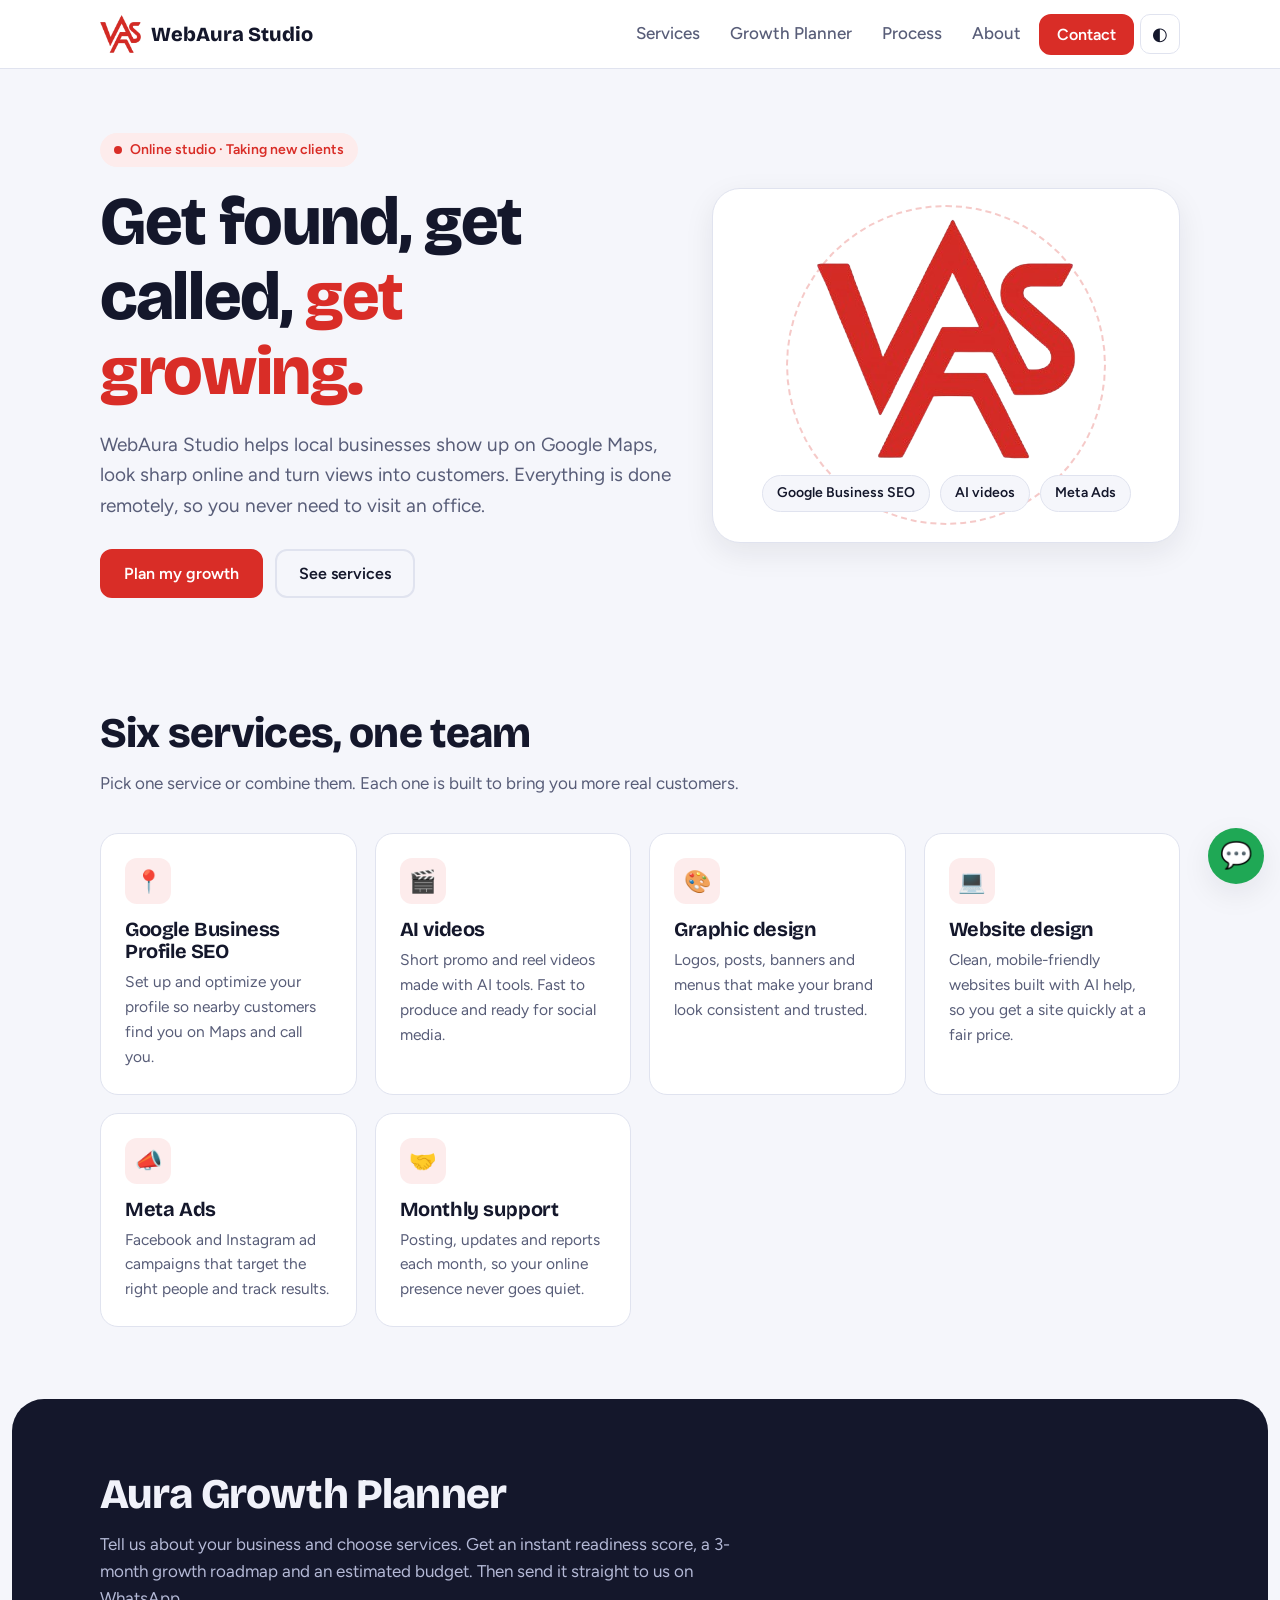
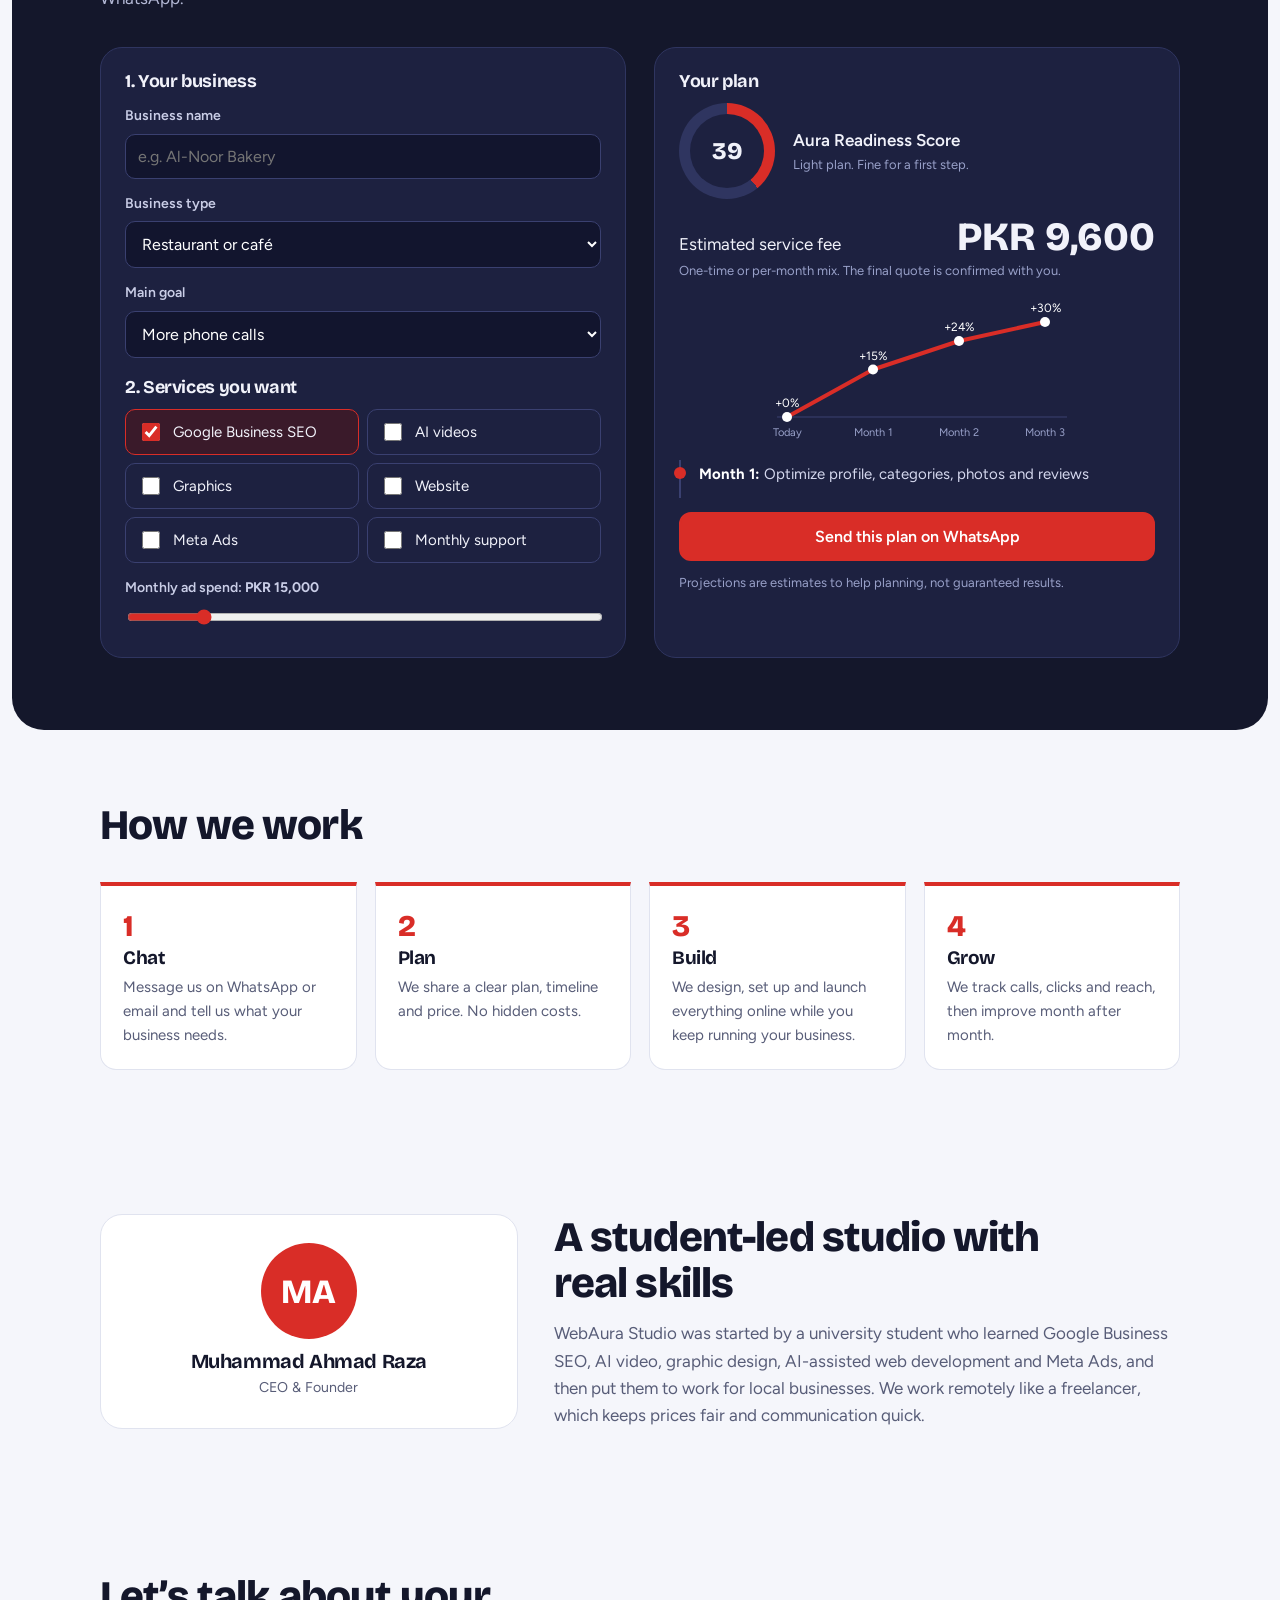
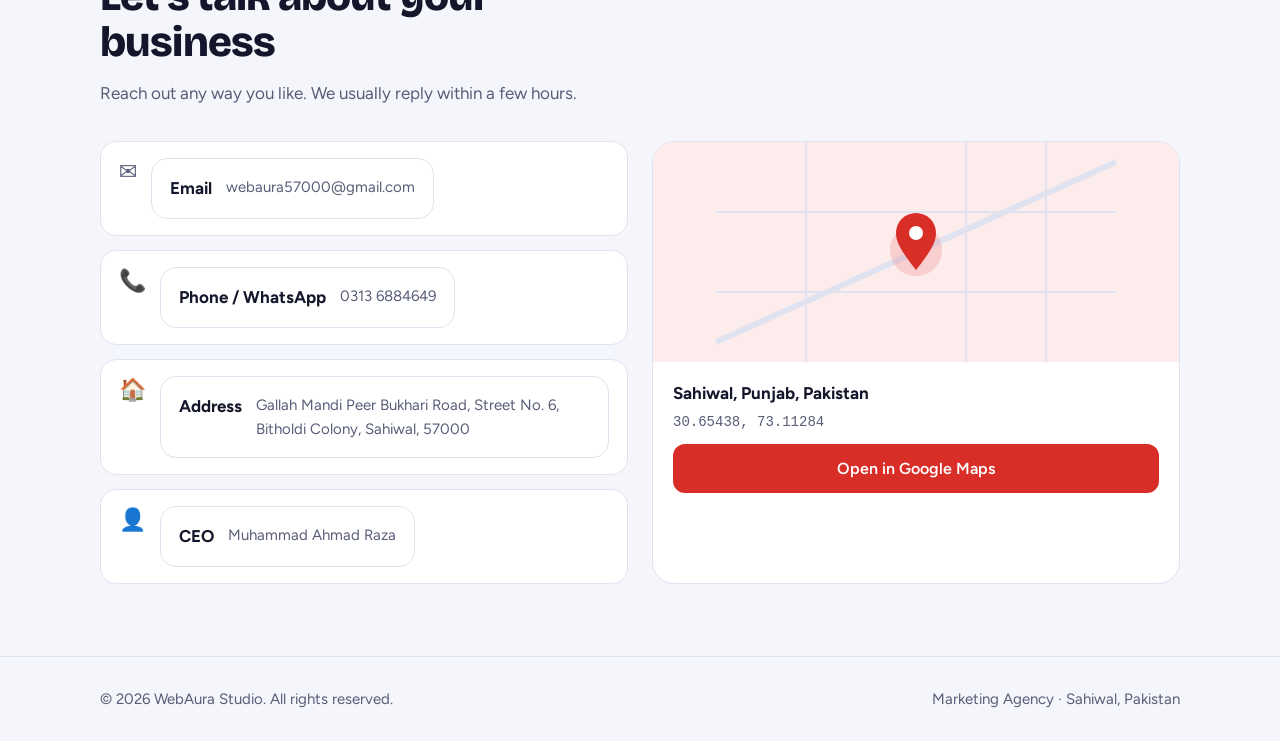
==== index.html @ efe0d9db "Rename index.html.html to index.html" ====
<!DOCTYPE html>
<html lang="en">
<head>
<meta charset="utf-8">
<meta name="viewport" content="width=device-width, initial-scale=1, viewport-fit=cover">
<title>WebAura Studio – Marketing Agency</title>
<meta name="description" content="WebAura Studio: Google Business Profile SEO, AI videos, graphics, websites and Meta Ads for local businesses.">
<link rel="preconnect" href="https://fonts.googleapis.com">
<link href="https://fonts.googleapis.com/css2?family=Bricolage+Grotesque:wght@500;700;800&family=Figtree:wght@400;500;600&display=swap" rel="stylesheet">
<style>
:root{--bg:#f5f6fb;--surface:#fff;--ink:#14172b;--mute:#585d78;--line:#e0e3ef;--red:#d92d27;--red2:#b81f1a;--soft:#fdecec;--navy:#14172b;--shadow:0 10px 30px rgba(20,23,43,.08);
box-sizing:border-box;padding-top:env(safe-area-inset-top,0px);padding-bottom:env(safe-area-inset-bottom,0px)}
@media (prefers-color-scheme:dark){:root:not([data-theme="light"]){--bg:#0e1020;--surface:#171a31;--ink:#f1f2fa;--mute:#a6abc7;--line:#292d4a;--soft:#2b1620;--shadow:0 10px 30px rgba(0,0,0,.4)}}
:root[data-theme="dark"]{--bg:#0e1020;--surface:#171a31;--ink:#f1f2fa;--mute:#a6abc7;--line:#292d4a;--soft:#2b1620;--shadow:0 10px 30px rgba(0,0,0,.4)}
*,*::before,*::after{box-sizing:inherit}
html{scroll-behavior:smooth;scroll-padding-top:calc(76px + env(safe-area-inset-top,0px))}
body{margin:0;background:var(--bg);color:var(--ink);font:400 17px/1.6 Figtree,system-ui,sans-serif}
h1,h2,h3{font-family:'Bricolage Grotesque',Figtree,system-ui,sans-serif;line-height:1.1;margin:0;letter-spacing:-.02em}
a{color:inherit}
:focus-visible{outline:3px solid var(--red);outline-offset:3px;border-radius:6px}
.wrap{max-width:1120px;margin:0 auto;padding:0 20px}
section{padding:72px 0}
h2{font-size:clamp(28px,4vw,42px);font-weight:800;max-width:20ch}
.lead{color:var(--mute);max-width:60ch;margin:14px 0 0}
body::before{content:"";position:fixed;inset:0 0 auto;height:env(safe-area-inset-top,0px);background:var(--surface);z-index:60}
header{position:sticky;top:env(safe-area-inset-top,0px);z-index:50;background:color-mix(in srgb,var(--surface) 92%,transparent);backdrop-filter:blur(10px);border-bottom:1px solid var(--line)}
.nav{display:flex;align-items:center;gap:20px;height:68px}
.brand{display:flex;align-items:center;gap:10px;text-decoration:none;font:800 20px 'Bricolage Grotesque',sans-serif}
.brand img{height:38px;width:auto}
nav{margin-left:auto;display:flex;gap:6px;align-items:center}
nav a{text-decoration:none;padding:8px 12px;border-radius:10px;font-weight:500;color:var(--mute)}
nav a:hover{color:var(--ink);background:var(--soft)}
.btn{display:inline-flex;align-items:center;justify-content:center;gap:8px;padding:13px 22px;border-radius:12px;border:2px solid var(--red);background:var(--red);color:#fff;font:600 16px Figtree,sans-serif;text-decoration:none;cursor:pointer;transition:background .2s}
.btn:hover{background:var(--red2)}
.btn.ghost{background:transparent;color:var(--ink);border-color:var(--line)}
.btn.ghost:hover{background:var(--soft);border-color:var(--red)}
.icon-btn{border:1px solid var(--line);background:var(--surface);color:var(--ink);width:40px;height:40px;border-radius:10px;cursor:pointer;font-size:18px}
@media(max-width:760px){nav a.l{display:none}}
.hero{padding:64px 0 40px}
.hero .grid{display:grid;grid-template-columns:1.1fr .9fr;gap:40px;align-items:center}
.hero h1{font-size:clamp(38px,6.4vw,68px);font-weight:800}
.hero h1 em{font-style:normal;color:var(--red)}
.hero p{color:var(--mute);font-size:19px;max-width:48ch;margin:20px 0 28px}
.cta{display:flex;gap:12px;flex-wrap:wrap}
.badge{display:inline-flex;gap:8px;align-items:center;background:var(--soft);color:var(--red);padding:6px 14px;border-radius:99px;font-weight:600;font-size:14px;margin-bottom:18px}
.badge i{width:8px;height:8px;border-radius:50%;background:var(--red);animation:p 1.8s infinite}
@keyframes p{50%{opacity:.3}}
.logo-card{background:var(--surface);border:1px solid var(--line);border-radius:28px;box-shadow:var(--shadow);padding:30px;display:grid;place-items:center;position:relative;overflow:hidden}
.logo-card::before{content:"";position:absolute;width:320px;height:320px;border-radius:50%;border:2px dashed var(--red);opacity:.25;animation:spin 40s linear infinite}
@keyframes spin{to{transform:rotate(360deg)}}
.logo-card img{width:min(260px,70%);position:relative}
.stats{display:flex;gap:10px;flex-wrap:wrap;justify-content:center;margin-top:16px;position:relative}
.stats span{background:var(--bg);border:1px solid var(--line);border-radius:99px;padding:6px 14px;font-size:14px;font-weight:600}
@media(max-width:820px){.hero .grid{grid-template-columns:1fr}}
.cards{display:grid;grid-template-columns:repeat(auto-fit,minmax(230px,1fr));gap:18px;margin-top:36px}
.card{background:var(--surface);border:1px solid var(--line);border-radius:18px;padding:24px}
.card .ic{width:46px;height:46px;border-radius:12px;background:var(--soft);display:grid;place-items:center;font-size:22px;margin-bottom:14px}
.card h3{font-size:20px;margin-bottom:8px}
.card p{margin:0;color:var(--mute);font-size:15.5px}
.planner{background:var(--navy);color:#f1f2fa;border-radius:32px;margin:0 12px}
.planner .lead{color:#b4b9d6}
.pl{display:grid;grid-template-columns:1fr 1fr;gap:28px;margin-top:34px}
@media(max-width:860px){.pl{grid-template-columns:1fr}}
.pn{background:#1d2140;border:1px solid #2f3560;border-radius:22px;padding:24px}
.pn h3{font-size:18px;margin-bottom:12px}
label.f{display:block;font-weight:600;font-size:14px;margin:14px 0 6px;color:#c9cde6}
select,input[type=text]{width:100%;padding:12px;border-radius:10px;border:1px solid #3a4070;background:#12152e;color:#fff;font:16px Figtree,sans-serif}
.chk{display:grid;grid-template-columns:1fr 1fr;gap:8px}
@media(max-width:480px){.chk{grid-template-columns:1fr}}
.chk label{display:flex;gap:10px;align-items:center;padding:10px 12px;border:1px solid #3a4070;border-radius:10px;cursor:pointer;font-size:15px}
.chk input{accent-color:var(--red);width:18px;height:18px}
.chk label:has(input:checked){border-color:var(--red);background:#3a1a2a}
input[type=range]{width:100%;accent-color:var(--red)}
.big{font:800 40px 'Bricolage Grotesque',sans-serif}
.row{display:flex;justify-content:space-between;align-items:baseline;gap:10px;flex-wrap:wrap}
.score{display:flex;gap:18px;align-items:center;margin:6px 0 14px}
.ring{--v:0;width:96px;height:96px;border-radius:50%;background:conic-gradient(var(--red) calc(var(--v)*1%),#2f3560 0);display:grid;place-items:center;flex:none;transition:--v .5s}
.ring b{width:74px;height:74px;border-radius:50%;background:#1d2140;display:grid;place-items:center;font:800 24px 'Bricolage Grotesque',sans-serif}
#chart{width:100%;height:150px}
.road{list-style:none;margin:10px 0 0;padding:0;border-left:2px solid #3a4070}
.road li{padding:2px 0 12px 18px;position:relative;font-size:15px;color:#d5d8ee}
.road li::before{content:"";position:absolute;left:-7px;top:7px;width:12px;height:12px;border-radius:50%;background:var(--red)}
.road li b{color:#fff}
.note{font-size:13px;color:#98a0c8;margin-top:12px}
.steps{counter-reset:s;display:grid;grid-template-columns:repeat(auto-fit,minmax(210px,1fr));gap:18px;margin-top:34px}
.step{padding:22px;border-top:4px solid var(--red);background:var(--surface);border-radius:0 0 16px 16px;border-left:1px solid var(--line);border-right:1px solid var(--line);border-bottom:1px solid var(--line)}
.step::before{counter-increment:s;content:counter(s);display:block;font:800 30px 'Bricolage Grotesque',sans-serif;color:var(--red)}
.step h3{font-size:19px;margin:4px 0 6px}.step p{margin:0;color:var(--mute);font-size:15px}
.about{display:grid;grid-template-columns:.8fr 1.2fr;gap:36px;align-items:center}
@media(max-width:800px){.about{grid-template-columns:1fr}}
.ceo{background:var(--surface);border:1px solid var(--line);border-radius:22px;padding:28px;text-align:center}
.av{width:96px;height:96px;border-radius:50%;background:var(--red);color:#fff;display:grid;place-items:center;font:800 34px 'Bricolage Grotesque',sans-serif;margin:0 auto 12px}
.ceo small{color:var(--mute)}
.contact{display:grid;grid-template-columns:1fr 1fr;gap:24px;margin-top:34px}
@media(max-width:800px){.contact{grid-template-columns:1fr}}
.info{display:grid;gap:14px}
.info a,.info div{display:flex;gap:14px;align-items:flex-start;background:var(--surface);border:1px solid var(--line);border-radius:16px;padding:16px 18px;text-decoration:none}
.info .ic{font-size:22px;line-height:1.3}
.info b{display:block}
.info span{color:var(--mute);font-size:15px;overflow-wrap:anywhere}
.map{background:var(--surface);border:1px solid var(--line);border-radius:22px;overflow:hidden;display:flex;flex-direction:column}
.map svg{width:100%;height:220px;display:block;background:var(--soft)}
.map .mb{padding:18px 20px;display:grid;gap:10px}
.map code{font-size:14px;color:var(--mute)}
footer{border-top:1px solid var(--line);padding:30px 0;color:var(--mute);font-size:15px}
footer .wrap{display:flex;justify-content:space-between;gap:12px;flex-wrap:wrap}
.wa{position:fixed;right:16px;bottom:calc(16px + env(safe-area-inset-bottom,0px));z-index:40;width:56px;height:56px;border-radius:50%;background:#1fa855;color:#fff;display:grid;place-items:center;font-size:26px;text-decoration:none;box-shadow:var(--shadow)}
@media(prefers-reduced-motion:reduce){*{animation:none!important;scroll-behavior:auto!important}}
</style>
</head>
<body>
<header><div class="wrap nav">
<a class="brand" href="#top"><img src="[data-uri]" alt="WebAura Studio logo"><span>WebAura Studio</span></a>
<nav aria-label="Main">
<a class="l" href="#services">Services</a><a class="l" href="#planner">Growth Planner</a><a class="l" href="#process">Process</a><a class="l" href="#about">About</a>
<a class="btn" href="#contact" style="padding:9px 16px">Contact</a>
<button class="icon-btn" id="theme" aria-label="Switch light or dark theme">◐</button>
</nav></div></header>

<main id="top">
<section class="hero"><div class="wrap grid">
<div>
<span class="badge"><i></i>Online studio · Taking new clients</span>
<h1>Get found, get called, <em>get growing.</em></h1>
<p>WebAura Studio helps local businesses show up on Google Maps, look sharp online and turn views into customers. Everything is done remotely, so you never need to visit an office.</p>
<div class="cta"><a class="btn" href="#planner">Plan my growth</a><a class="btn ghost" href="#services">See services</a></div>
</div>
<div class="logo-card">
<img src="[data-uri]" alt="WebAura Studio emblem">
<div class="stats"><span>Google Business SEO</span><span>AI videos</span><span>Meta Ads</span></div>
</div>
</div></section>

<section id="services"><div class="wrap">
<h2>Six services, one team</h2>
<p class="lead">Pick one service or combine them. Each one is built to bring you more real customers.</p>
<div class="cards">
<div class="card"><div class="ic">📍</div><h3>Google Business Profile SEO</h3><p>Set up and optimize your profile so nearby customers find you on Maps and call you.</p></div>
<div class="card"><div class="ic">🎬</div><h3>AI videos</h3><p>Short promo and reel videos made with AI tools. Fast to produce and ready for social media.</p></div>
<div class="card"><div class="ic">🎨</div><h3>Graphic design</h3><p>Logos, posts, banners and menus that make your brand look consistent and trusted.</p></div>
<div class="card"><div class="ic">💻</div><h3>Website design</h3><p>Clean, mobile-friendly websites built with AI help, so you get a site quickly at a fair price.</p></div>
<div class="card"><div class="ic">📣</div><h3>Meta Ads</h3><p>Facebook and Instagram ad campaigns that target the right people and track results.</p></div>
<div class="card"><div class="ic">🤝</div><h3>Monthly support</h3><p>Posting, updates and reports each month, so your online presence never goes quiet.</p></div>
</div></div></section>

<section class="planner" id="planner"><div class="wrap">
<h2>Aura Growth Planner</h2>
<p class="lead">Tell us about your business and choose services. Get an instant readiness score, a 3-month growth roadmap and an estimated budget. Then send it straight to us on WhatsApp.</p>
<div class="pl">
<div class="pn">
<h3>1. Your business</h3>
<label class="f" for="bn">Business name</label><input type="text" id="bn" placeholder="e.g. Al-Noor Bakery">
<label class="f" for="bt">Business type</label>
<select id="bt"><option value="1.2">Restaurant or café</option><option value="1.1">Shop or retail</option><option value="1.15">Clinic or salon</option><option value="1">Education or academy</option><option value="1.05">Other local service</option></select>
<label class="f" for="gl">Main goal</label>
<select id="gl"><option value="calls">More phone calls</option><option value="visits">More shop visits</option><option value="sales">More online sales</option><option value="brand">Stronger brand</option></select>
<h3 style="margin-top:20px">2. Services you want</h3>
<div class="chk" id="svc">
<label><input type="checkbox" value="gmb" data-p="8000" data-s="22" checked>Google Business SEO</label>
<label><input type="checkbox" value="vid" data-p="12000" data-s="14">AI videos</label>
<label><input type="checkbox" value="gfx" data-p="6000" data-s="10">Graphics</label>
<label><input type="checkbox" value="web" data-p="25000" data-s="18">Website</label>
<label><input type="checkbox" value="ads" data-p="10000" data-s="26">Meta Ads</label>
<label><input type="checkbox" value="sup" data-p="7000" data-s="8">Monthly support</label>
</div>
<label class="f" for="ad">Monthly ad spend: <b id="adv"></b></label>
<input type="range" id="ad" min="0" max="100000" step="5000" value="15000">
</div>
<div class="pn">
<h3>Your plan</h3>
<div class="score"><div class="ring" id="ring"><b id="sc">0</b></div><div><div style="font-weight:600">Aura Readiness Score</div><div class="note" style="margin:0" id="sct"></div></div></div>
<div class="row"><span>Estimated service fee</span><span class="big" id="price">PKR 0</span></div>
<div class="note" style="margin:0 0 10px">One-time or per-month mix. The final quote is confirmed with you.</div>
<svg id="chart" viewBox="0 0 320 150" role="img" aria-label="Projected growth over three months"></svg>
<ul class="road" id="road"></ul>
<a class="btn" id="send" href="#" target="_blank" rel="noopener" style="margin-top:14px;width:100%">Send this plan on WhatsApp</a>
<p class="note">Projections are estimates to help planning, not guaranteed results.</p>
</div></div></div></section>

<section id="process"><div class="wrap">
<h2>How we work</h2>
<div class="steps">
<div class="step"><h3>Chat</h3><p>Message us on WhatsApp or email and tell us what your business needs.</p></div>
<div class="step"><h3>Plan</h3><p>We share a clear plan, timeline and price. No hidden costs.</p></div>
<div class="step"><h3>Build</h3><p>We design, set up and launch everything online while you keep running your business.</p></div>
<div class="step"><h3>Grow</h3><p>We track calls, clicks and reach, then improve month after month.</p></div>
</div></div></section>

<section id="about"><div class="wrap about">
<div class="ceo"><div class="av">MA</div><h3>Muhammad Ahmad Raza</h3><small>CEO &amp; Founder</small></div>
<div>
<h2>A student-led studio with real skills</h2>
<p class="lead">WebAura Studio was started by a university student who learned Google Business SEO, AI video, graphic design, AI-assisted web development and Meta Ads, and then put them to work for local businesses. We work remotely like a freelancer, which keeps prices fair and communication quick.</p>
</div></div></section>

<section id="contact"><div class="wrap">
<h2>Let’s talk about your business</h2>
<p class="lead">Reach out any way you like. We usually reply within a few hours.</p>
<div class="contact">
<div class="info">
<a href="mailto:webaura57000@gmail.com"><span class="ic">✉️</span><div><b>Email</b><span>webaura57000@gmail.com</span></div></a>
<a href="tel:+923136884649"><span class="ic">📞</span><div><b>Phone / WhatsApp</b><span>0313 6884649</span></div></a>
<div><span class="ic">🏠</span><div><b>Address</b><span>Gallah Mandi Peer Bukhari Road, Street No. 6, Bitholdi Colony, Sahiwal, 57000</span></div></div>
<div><span class="ic">👤</span><div><b>CEO</b><span>Muhammad Ahmad Raza</span></div></div>
</div>
<div class="map">
<svg viewBox="0 0 400 220" role="img" aria-label="Stylised map showing the studio location">
<g stroke="var(--line)" stroke-width="2" fill="none"><path d="M0 70H400M0 150H400M90 0V220M250 0V220M330 0V220"/><path d="M0 200L400 20" stroke-width="6"/></g>
<g fill="var(--red)"><circle cx="200" cy="108" r="26" opacity=".15"/><path d="M200 128c-14-18-20-27-20-37a20 20 0 0 1 40 0c0 10-6 19-20 37z"/></g><circle cx="200" cy="91" r="7" fill="#fff"/>
</svg>
<div class="mb"><div><b>Sahiwal, Punjab, Pakistan</b><br><code>30.65438, 73.11284</code></div>
<a class="btn" target="_blank" rel="noopener" href="https://www.google.com/maps?q=30.654380673927292,73.11284233866434">Open in Google Maps</a></div>
</div></div></div></section>
</main>

<footer><div class="wrap"><span>© 2026 WebAura Studio. All rights reserved.</span><span>Marketing Agency · Sahiwal, Pakistan</span></div></footer>
<a class="wa" href="https://wa.me/923136884649" target="_blank" rel="noopener" aria-label="Chat on WhatsApp">💬</a>

<script>
const $=id=>document.getElementById(id);
const names={gmb:"Google Business SEO",vid:"AI videos",gfx:"Graphics",web:"Website",ads:"Meta Ads",sup:"Monthly support"};
const steps={gmb:"Optimize profile, categories, photos and reviews",vid:"Produce 4 short AI promo videos",gfx:"Design logo kit and social templates",web:"Build and launch a mobile-friendly site",ads:"Launch and tune Meta ad campaigns",sup:"Post, update and send monthly report"};
function fmt(n){return "PKR "+Math.round(n).toLocaleString("en-US")}
function calc(){
 const m=parseFloat($("bt").value),ad=+$("ad").value;
 $("adv").textContent=ad?fmt(ad):"None";
 const on=[...document.querySelectorAll("#svc input:checked")];
 let price=0,gain=0;on.forEach(c=>{price+=+c.dataset.p;gain+=+c.dataset.s});
 price*=m;
 const sc=Math.min(100,Math.round(on.length?18+gain*.6+(ad>=10000?8:0):5));
 $("ring").style.setProperty("--v",sc);$("sc").textContent=sc;
 $("sct").textContent=!on.length?"Pick at least one service":sc>=75?"Strong plan. You cover search, content and ads.":sc>=45?"Good start. Add more services to grow faster.":"Light plan. Fine for a first step.";
 $("price").textContent=fmt(price);
 const g=[0,1,2,3].map(i=>Math.round(gain*(1-Math.pow(.6,i))*(1+ad/200000)*1.6));
 const mx=Math.max(10,...g),pts=g.map((v,i)=>[30+i*86,125-(v/mx)*95]);
 $("chart").innerHTML='<line x1="20" y1="125" x2="310" y2="125" stroke="#3a4070"/>'+
  '<polyline points="'+pts.map(p=>p.join(",")).join(" ")+'" fill="none" stroke="#d92d27" stroke-width="4" stroke-linejoin="round"/>'+
  pts.map((p,i)=>'<circle cx="'+p[0]+'" cy="'+p[1]+'" r="5" fill="#fff"/><text x="'+p[0]+'" y="'+(p[1]-10)+'" fill="#fff" font-size="12" text-anchor="middle">+'+g[i]+'%</text><text x="'+p[0]+'" y="144" fill="#98a0c8" font-size="11" text-anchor="middle">'+(i?"Month "+i:"Today")+'</text>').join("");
 const goal={calls:"phone calls",visits:"shop visits",sales:"online sales",brand:"brand reach"}[$("gl").value];
 const lines=on.map((c,i)=>"<li><b>Month "+Math.min(3,Math.floor(i/2)+1)+":</b> "+steps[c.value]+"</li>");
 $("road").innerHTML=lines.join("")||"<li>Choose services to see your roadmap.</li>";
 const biz=$("bn").value.trim()||"my business";
 const txt="Hello WebAura Studio! My business: "+biz+". Goal: more "+goal+". Services: "+(on.map(c=>names[c.value]).join(", ")||"not chosen")+". Ad spend: "+(ad?fmt(ad)+"/month":"none")+". Estimated fee: "+fmt(price)+". Readiness score: "+sc+"/100.";
 $("send").href="https://wa.me/923136884649?text="+encodeURIComponent(txt);
}
document.querySelectorAll("#planner input,#planner select").forEach(e=>e.addEventListener("input",calc));
calc();
$("theme").onclick=()=>{const r=document.documentElement,d=r.dataset.theme?r.dataset.theme==="dark":matchMedia("(prefers-color-scheme:dark)").matches;r.dataset.theme=d?"light":"dark"};
</script>
</body>
</html>
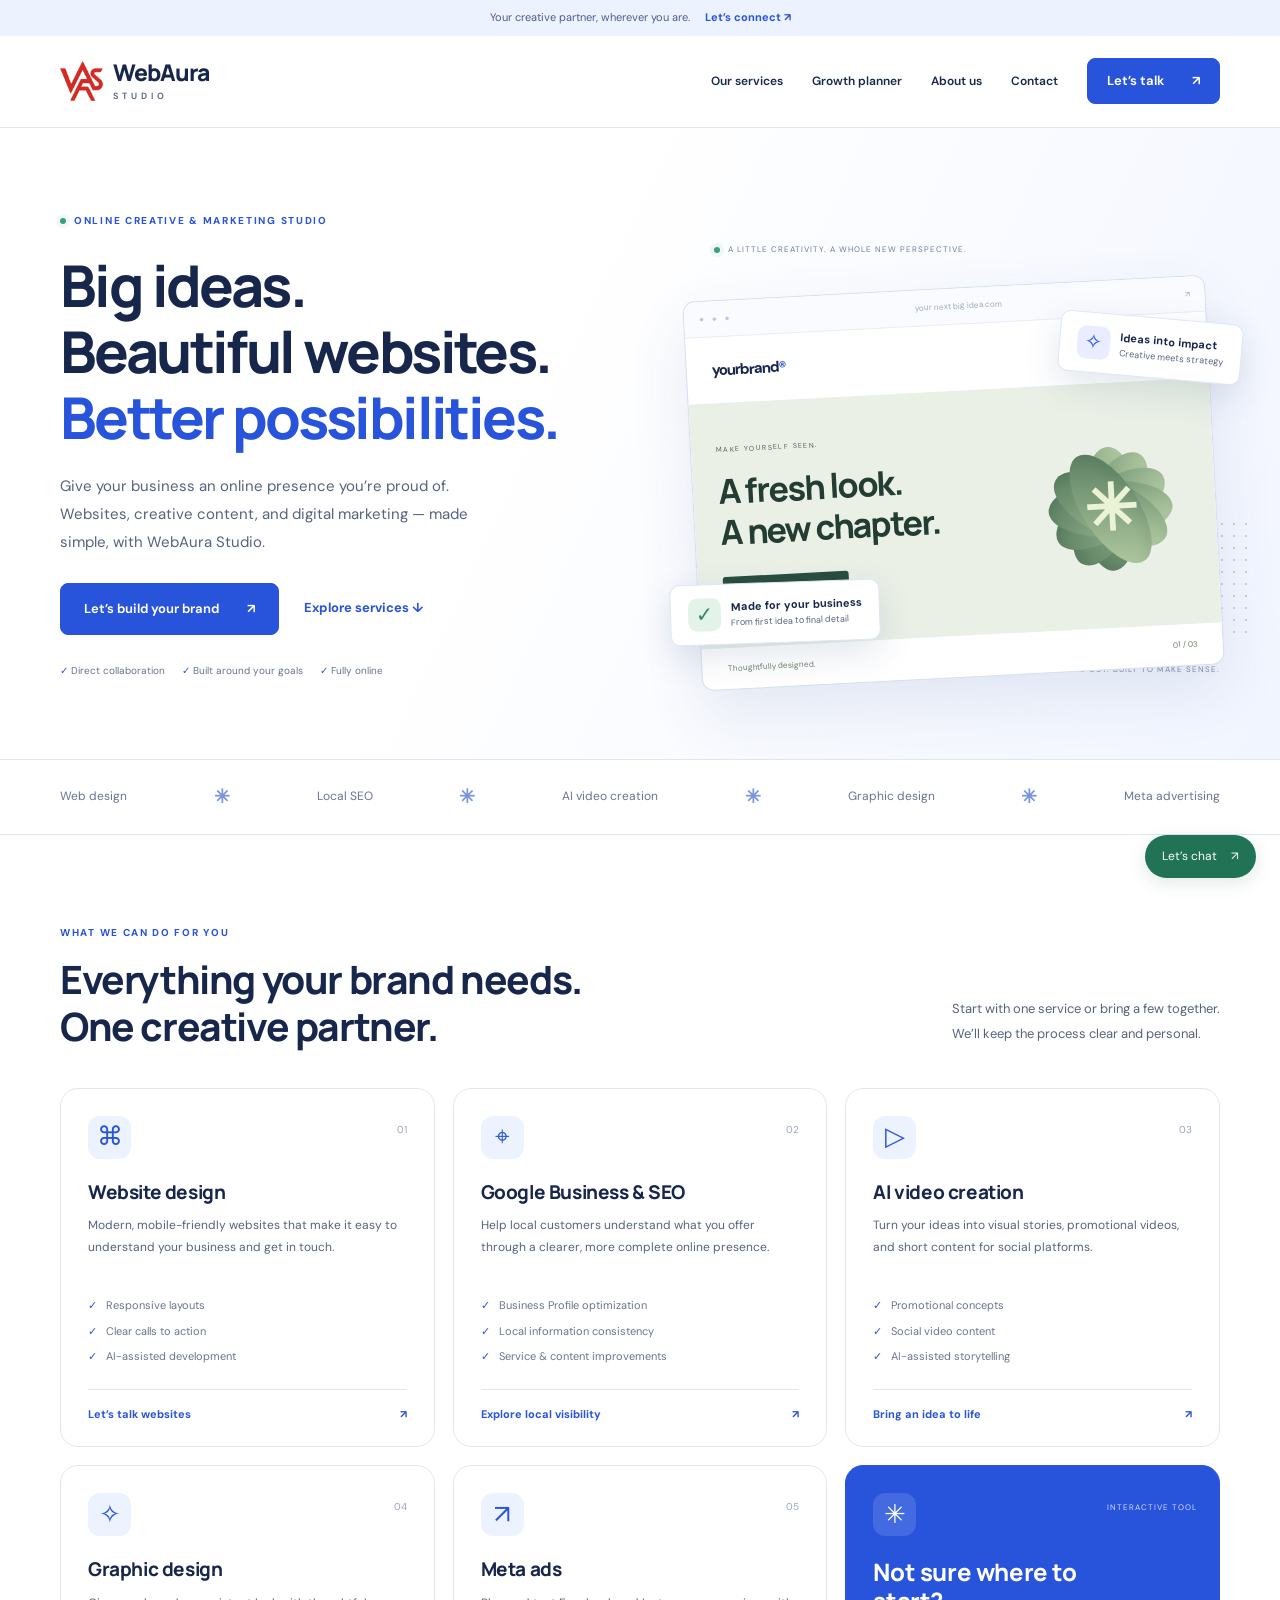
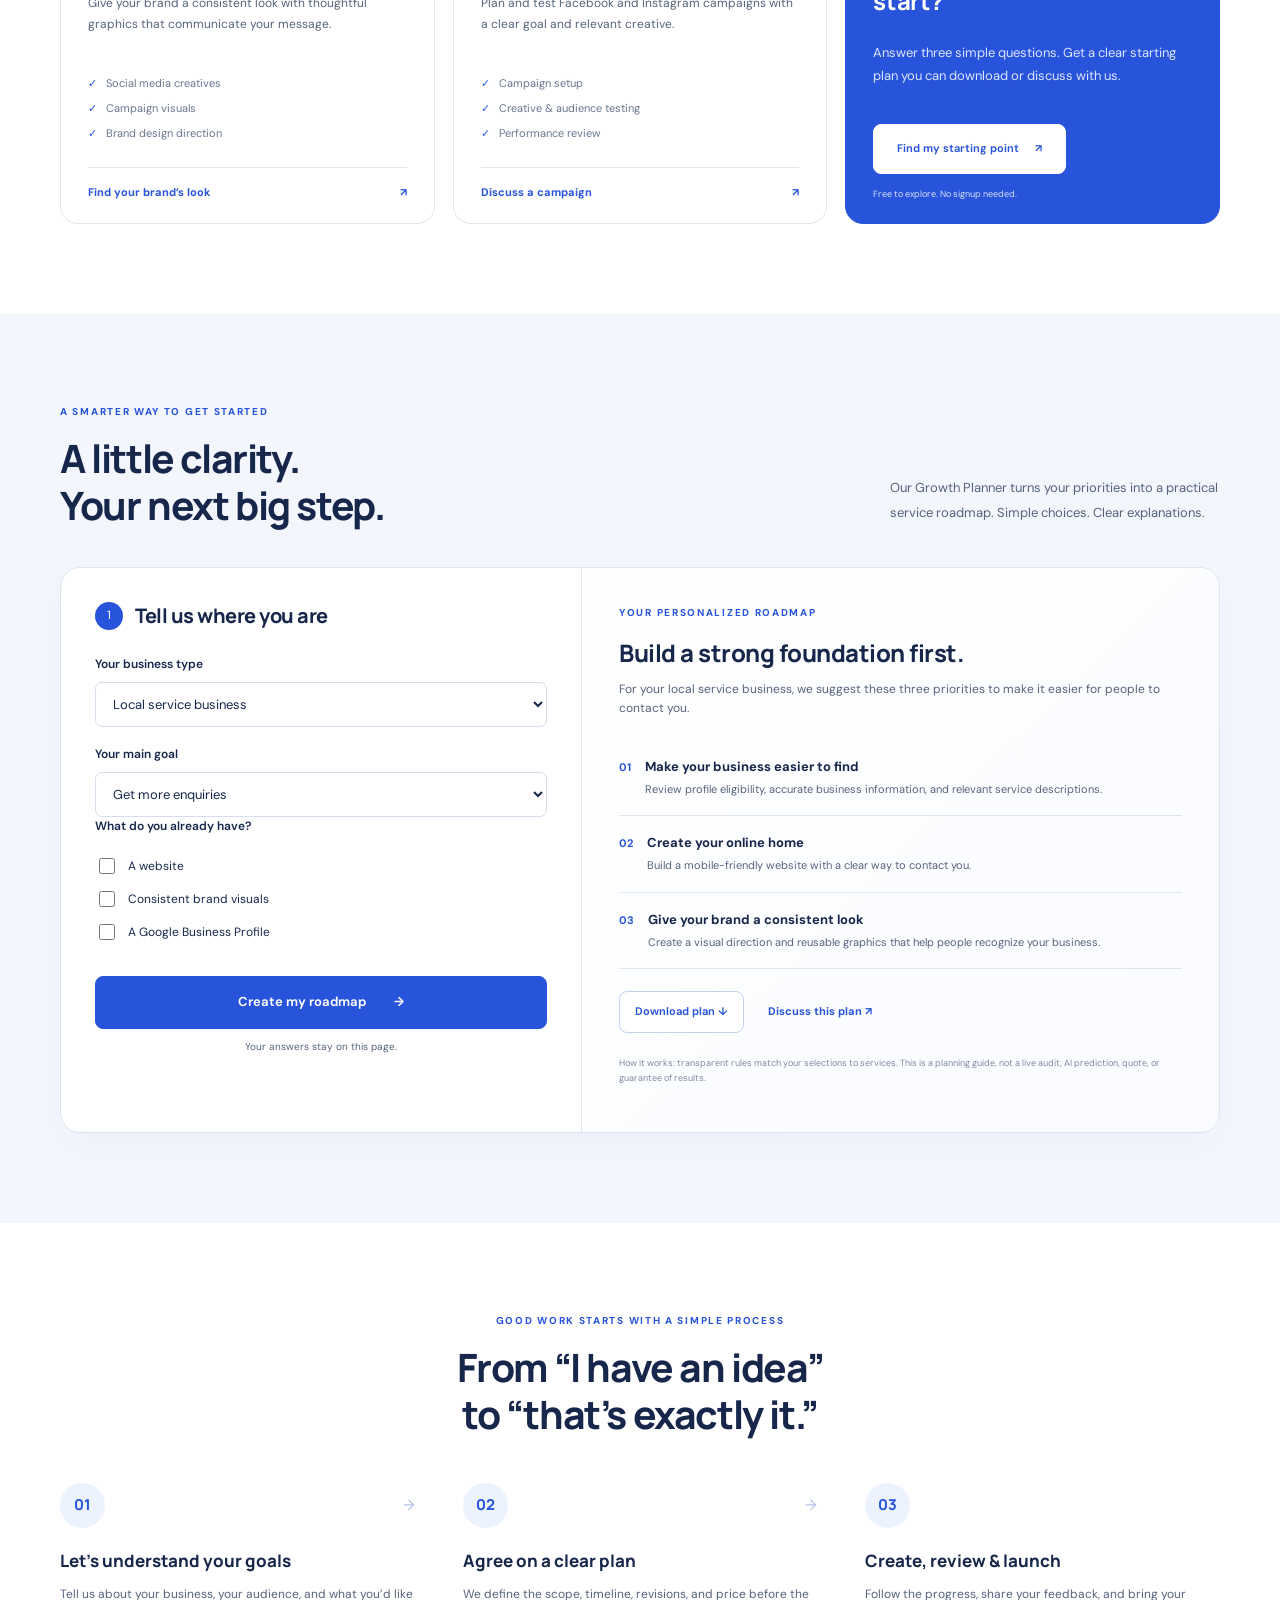
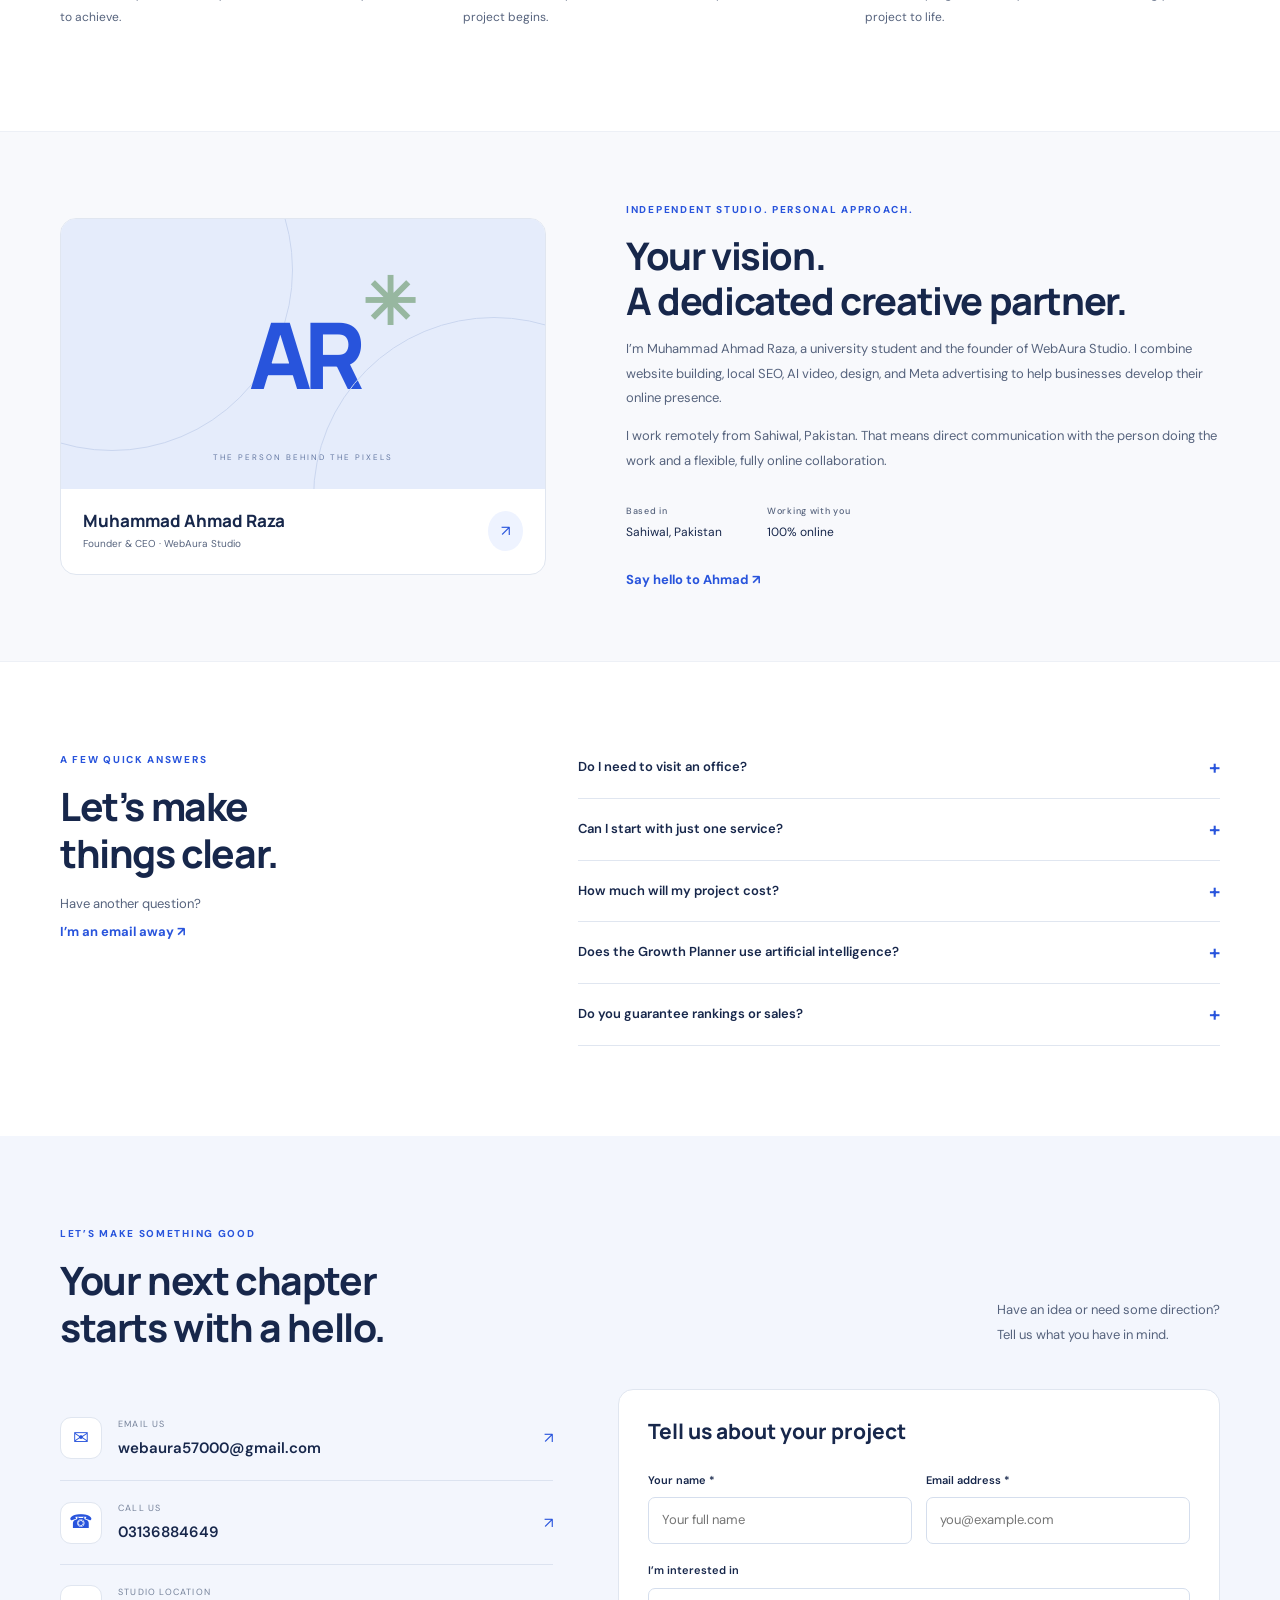
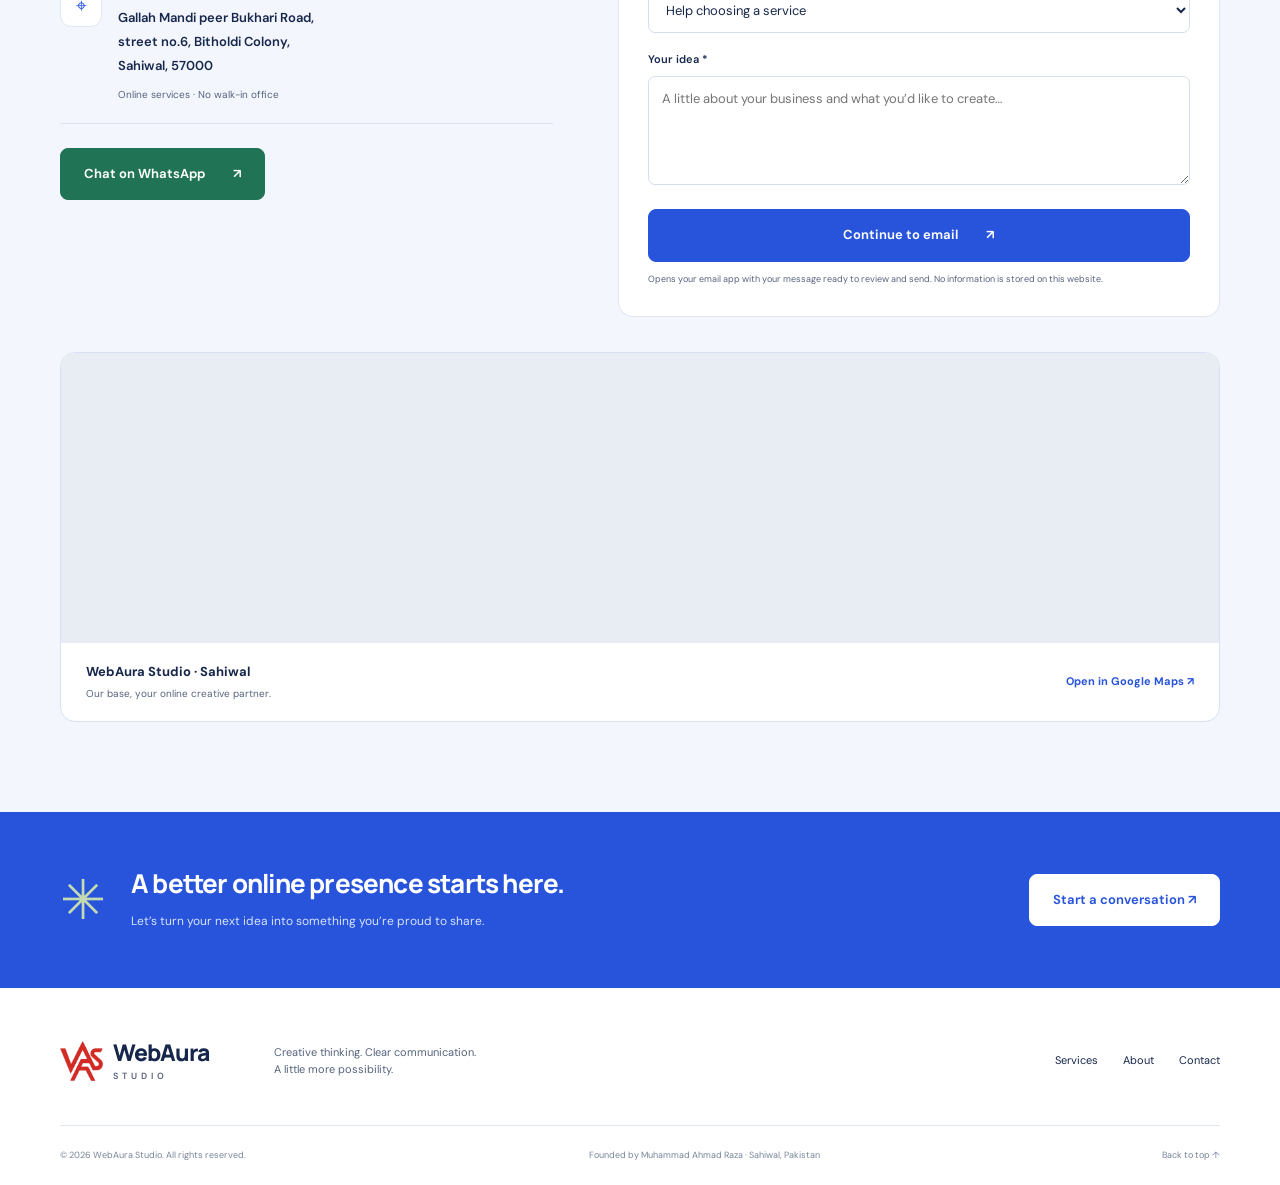
==== commit 98d73f8b: "Publish redesigned WebAura Studio website with Growth Planner and contact details" ====
--- a/index.html
+++ b/index.html
@@ -1,251 +1,13 @@
-<!DOCTYPE html>
-<html lang="en">
-<head>
-<meta charset="utf-8">
-<meta name="viewport" content="width=device-width, initial-scale=1, viewport-fit=cover">
-<title>WebAura Studio – Marketing Agency</title>
-<meta name="description" content="WebAura Studio: Google Business Profile SEO, AI videos, graphics, websites and Meta Ads for local businesses.">
-<link rel="preconnect" href="https://fonts.googleapis.com">
-<link href="https://fonts.googleapis.com/css2?family=Bricolage+Grotesque:wght@500;700;800&family=Figtree:wght@400;500;600&display=swap" rel="stylesheet">
-<style>
-:root{--bg:#f5f6fb;--surface:#fff;--ink:#14172b;--mute:#585d78;--line:#e0e3ef;--red:#d92d27;--red2:#b81f1a;--soft:#fdecec;--navy:#14172b;--shadow:0 10px 30px rgba(20,23,43,.08);
-box-sizing:border-box;padding-top:env(safe-area-inset-top,0px);padding-bottom:env(safe-area-inset-bottom,0px)}
-@media (prefers-color-scheme:dark){:root:not([data-theme="light"]){--bg:#0e1020;--surface:#171a31;--ink:#f1f2fa;--mute:#a6abc7;--line:#292d4a;--soft:#2b1620;--shadow:0 10px 30px rgba(0,0,0,.4)}}
-:root[data-theme="dark"]{--bg:#0e1020;--surface:#171a31;--ink:#f1f2fa;--mute:#a6abc7;--line:#292d4a;--soft:#2b1620;--shadow:0 10px 30px rgba(0,0,0,.4)}
-*,*::before,*::after{box-sizing:inherit}
-html{scroll-behavior:smooth;scroll-padding-top:calc(76px + env(safe-area-inset-top,0px))}
-body{margin:0;background:var(--bg);color:var(--ink);font:400 17px/1.6 Figtree,system-ui,sans-serif}
-h1,h2,h3{font-family:'Bricolage Grotesque',Figtree,system-ui,sans-serif;line-height:1.1;margin:0;letter-spacing:-.02em}
-a{color:inherit}
-:focus-visible{outline:3px solid var(--red);outline-offset:3px;border-radius:6px}
-.wrap{max-width:1120px;margin:0 auto;padding:0 20px}
-section{padding:72px 0}
-h2{font-size:clamp(28px,4vw,42px);font-weight:800;max-width:20ch}
-.lead{color:var(--mute);max-width:60ch;margin:14px 0 0}
-body::before{content:"";position:fixed;inset:0 0 auto;height:env(safe-area-inset-top,0px);background:var(--surface);z-index:60}
-header{position:sticky;top:env(safe-area-inset-top,0px);z-index:50;background:color-mix(in srgb,var(--surface) 92%,transparent);backdrop-filter:blur(10px);border-bottom:1px solid var(--line)}
-.nav{display:flex;align-items:center;gap:20px;height:68px}
-.brand{display:flex;align-items:center;gap:10px;text-decoration:none;font:800 20px 'Bricolage Grotesque',sans-serif}
-.brand img{height:38px;width:auto}
-nav{margin-left:auto;display:flex;gap:6px;align-items:center}
-nav a{text-decoration:none;padding:8px 12px;border-radius:10px;font-weight:500;color:var(--mute)}
-nav a:hover{color:var(--ink);background:var(--soft)}
-.btn{display:inline-flex;align-items:center;justify-content:center;gap:8px;padding:13px 22px;border-radius:12px;border:2px solid var(--red);background:var(--red);color:#fff;font:600 16px Figtree,sans-serif;text-decoration:none;cursor:pointer;transition:background .2s}
-.btn:hover{background:var(--red2)}
-.btn.ghost{background:transparent;color:var(--ink);border-color:var(--line)}
-.btn.ghost:hover{background:var(--soft);border-color:var(--red)}
-.icon-btn{border:1px solid var(--line);background:var(--surface);color:var(--ink);width:40px;height:40px;border-radius:10px;cursor:pointer;font-size:18px}
-@media(max-width:760px){nav a.l{display:none}}
-.hero{padding:64px 0 40px}
-.hero .grid{display:grid;grid-template-columns:1.1fr .9fr;gap:40px;align-items:center}
-.hero h1{font-size:clamp(38px,6.4vw,68px);font-weight:800}
-.hero h1 em{font-style:normal;color:var(--red)}
-.hero p{color:var(--mute);font-size:19px;max-width:48ch;margin:20px 0 28px}
-.cta{display:flex;gap:12px;flex-wrap:wrap}
-.badge{display:inline-flex;gap:8px;align-items:center;background:var(--soft);color:var(--red);padding:6px 14px;border-radius:99px;font-weight:600;font-size:14px;margin-bottom:18px}
-.badge i{width:8px;height:8px;border-radius:50%;background:var(--red);animation:p 1.8s infinite}
-@keyframes p{50%{opacity:.3}}
-.logo-card{background:var(--surface);border:1px solid var(--line);border-radius:28px;box-shadow:var(--shadow);padding:30px;display:grid;place-items:center;position:relative;overflow:hidden}
-.logo-card::before{content:"";position:absolute;width:320px;height:320px;border-radius:50%;border:2px dashed var(--red);opacity:.25;animation:spin 40s linear infinite}
-@keyframes spin{to{transform:rotate(360deg)}}
-.logo-card img{width:min(260px,70%);position:relative}
-.stats{display:flex;gap:10px;flex-wrap:wrap;justify-content:center;margin-top:16px;position:relative}
-.stats span{background:var(--bg);border:1px solid var(--line);border-radius:99px;padding:6px 14px;font-size:14px;font-weight:600}
-@media(max-width:820px){.hero .grid{grid-template-columns:1fr}}
-.cards{display:grid;grid-template-columns:repeat(auto-fit,minmax(230px,1fr));gap:18px;margin-top:36px}
-.card{background:var(--surface);border:1px solid var(--line);border-radius:18px;padding:24px}
-.card .ic{width:46px;height:46px;border-radius:12px;background:var(--soft);display:grid;place-items:center;font-size:22px;margin-bottom:14px}
-.card h3{font-size:20px;margin-bottom:8px}
-.card p{margin:0;color:var(--mute);font-size:15.5px}
-.planner{background:var(--navy);color:#f1f2fa;border-radius:32px;margin:0 12px}
-.planner .lead{color:#b4b9d6}
-.pl{display:grid;grid-template-columns:1fr 1fr;gap:28px;margin-top:34px}
-@media(max-width:860px){.pl{grid-template-columns:1fr}}
-.pn{background:#1d2140;border:1px solid #2f3560;border-radius:22px;padding:24px}
-.pn h3{font-size:18px;margin-bottom:12px}
-label.f{display:block;font-weight:600;font-size:14px;margin:14px 0 6px;color:#c9cde6}
-select,input[type=text]{width:100%;padding:12px;border-radius:10px;border:1px solid #3a4070;background:#12152e;color:#fff;font:16px Figtree,sans-serif}
-.chk{display:grid;grid-template-columns:1fr 1fr;gap:8px}
-@media(max-width:480px){.chk{grid-template-columns:1fr}}
-.chk label{display:flex;gap:10px;align-items:center;padding:10px 12px;border:1px solid #3a4070;border-radius:10px;cursor:pointer;font-size:15px}
-.chk input{accent-color:var(--red);width:18px;height:18px}
-.chk label:has(input:checked){border-color:var(--red);background:#3a1a2a}
-input[type=range]{width:100%;accent-color:var(--red)}
-.big{font:800 40px 'Bricolage Grotesque',sans-serif}
-.row{display:flex;justify-content:space-between;align-items:baseline;gap:10px;flex-wrap:wrap}
-.score{display:flex;gap:18px;align-items:center;margin:6px 0 14px}
-.ring{--v:0;width:96px;height:96px;border-radius:50%;background:conic-gradient(var(--red) calc(var(--v)*1%),#2f3560 0);display:grid;place-items:center;flex:none;transition:--v .5s}
-.ring b{width:74px;height:74px;border-radius:50%;background:#1d2140;display:grid;place-items:center;font:800 24px 'Bricolage Grotesque',sans-serif}
-#chart{width:100%;height:150px}
-.road{list-style:none;margin:10px 0 0;padding:0;border-left:2px solid #3a4070}
-.road li{padding:2px 0 12px 18px;position:relative;font-size:15px;color:#d5d8ee}
-.road li::before{content:"";position:absolute;left:-7px;top:7px;width:12px;height:12px;border-radius:50%;background:var(--red)}
-.road li b{color:#fff}
-.note{font-size:13px;color:#98a0c8;margin-top:12px}
-.steps{counter-reset:s;display:grid;grid-template-columns:repeat(auto-fit,minmax(210px,1fr));gap:18px;margin-top:34px}
-.step{padding:22px;border-top:4px solid var(--red);background:var(--surface);border-radius:0 0 16px 16px;border-left:1px solid var(--line);border-right:1px solid var(--line);border-bottom:1px solid var(--line)}
-.step::before{counter-increment:s;content:counter(s);display:block;font:800 30px 'Bricolage Grotesque',sans-serif;color:var(--red)}
-.step h3{font-size:19px;margin:4px 0 6px}.step p{margin:0;color:var(--mute);font-size:15px}
-.about{display:grid;grid-template-columns:.8fr 1.2fr;gap:36px;align-items:center}
-@media(max-width:800px){.about{grid-template-columns:1fr}}
-.ceo{background:var(--surface);border:1px solid var(--line);border-radius:22px;padding:28px;text-align:center}
-.av{width:96px;height:96px;border-radius:50%;background:var(--red);color:#fff;display:grid;place-items:center;font:800 34px 'Bricolage Grotesque',sans-serif;margin:0 auto 12px}
-.ceo small{color:var(--mute)}
-.contact{display:grid;grid-template-columns:1fr 1fr;gap:24px;margin-top:34px}
-@media(max-width:800px){.contact{grid-template-columns:1fr}}
-.info{display:grid;gap:14px}
-.info a,.info div{display:flex;gap:14px;align-items:flex-start;background:var(--surface);border:1px solid var(--line);border-radius:16px;padding:16px 18px;text-decoration:none}
-.info .ic{font-size:22px;line-height:1.3}
-.info b{display:block}
-.info span{color:var(--mute);font-size:15px;overflow-wrap:anywhere}
-.map{background:var(--surface);border:1px solid var(--line);border-radius:22px;overflow:hidden;display:flex;flex-direction:column}
-.map svg{width:100%;height:220px;display:block;background:var(--soft)}
-.map .mb{padding:18px 20px;display:grid;gap:10px}
-.map code{font-size:14px;color:var(--mute)}
-footer{border-top:1px solid var(--line);padding:30px 0;color:var(--mute);font-size:15px}
-footer .wrap{display:flex;justify-content:space-between;gap:12px;flex-wrap:wrap}
-.wa{position:fixed;right:16px;bottom:calc(16px + env(safe-area-inset-bottom,0px));z-index:40;width:56px;height:56px;border-radius:50%;background:#1fa855;color:#fff;display:grid;place-items:center;font-size:26px;text-decoration:none;box-shadow:var(--shadow)}
-@media(prefers-reduced-motion:reduce){*{animation:none!important;scroll-behavior:auto!important}}
-</style>
-</head>
-<body>
-<header><div class="wrap nav">
-<a class="brand" href="#top"><img src="[data-uri]" alt="WebAura Studio logo"><span>WebAura Studio</span></a>
-<nav aria-label="Main">
-<a class="l" href="#services">Services</a><a class="l" href="#planner">Growth Planner</a><a class="l" href="#process">Process</a><a class="l" href="#about">About</a>
-<a class="btn" href="#contact" style="padding:9px 16px">Contact</a>
-<button class="icon-btn" id="theme" aria-label="Switch light or dark theme">◐</button>
-</nav></div></header>
-
-<main id="top">
-<section class="hero"><div class="wrap grid">
-<div>
-<span class="badge"><i></i>Online studio · Taking new clients</span>
-<h1>Get found, get called, <em>get growing.</em></h1>
-<p>WebAura Studio helps local businesses show up on Google Maps, look sharp online and turn views into customers. Everything is done remotely, so you never need to visit an office.</p>
-<div class="cta"><a class="btn" href="#planner">Plan my growth</a><a class="btn ghost" href="#services">See services</a></div>
-</div>
-<div class="logo-card">
-<img src="[data-uri]" alt="WebAura Studio emblem">
-<div class="stats"><span>Google Business SEO</span><span>AI videos</span><span>Meta Ads</span></div>
-</div>
-</div></section>
-
-<section id="services"><div class="wrap">
-<h2>Six services, one team</h2>
-<p class="lead">Pick one service or combine them. Each one is built to bring you more real customers.</p>
-<div class="cards">
-<div class="card"><div class="ic">📍</div><h3>Google Business Profile SEO</h3><p>Set up and optimize your profile so nearby customers find you on Maps and call you.</p></div>
-<div class="card"><div class="ic">🎬</div><h3>AI videos</h3><p>Short promo and reel videos made with AI tools. Fast to produce and ready for social media.</p></div>
-<div class="card"><div class="ic">🎨</div><h3>Graphic design</h3><p>Logos, posts, banners and menus that make your brand look consistent and trusted.</p></div>
-<div class="card"><div class="ic">💻</div><h3>Website design</h3><p>Clean, mobile-friendly websites built with AI help, so you get a site quickly at a fair price.</p></div>
-<div class="card"><div class="ic">📣</div><h3>Meta Ads</h3><p>Facebook and Instagram ad campaigns that target the right people and track results.</p></div>
-<div class="card"><div class="ic">🤝</div><h3>Monthly support</h3><p>Posting, updates and reports each month, so your online presence never goes quiet.</p></div>
-</div></div></section>
-
-<section class="planner" id="planner"><div class="wrap">
-<h2>Aura Growth Planner</h2>
-<p class="lead">Tell us about your business and choose services. Get an instant readiness score, a 3-month growth roadmap and an estimated budget. Then send it straight to us on WhatsApp.</p>
-<div class="pl">
-<div class="pn">
-<h3>1. Your business</h3>
-<label class="f" for="bn">Business name</label><input type="text" id="bn" placeholder="e.g. Al-Noor Bakery">
-<label class="f" for="bt">Business type</label>
-<select id="bt"><option value="1.2">Restaurant or café</option><option value="1.1">Shop or retail</option><option value="1.15">Clinic or salon</option><option value="1">Education or academy</option><option value="1.05">Other local service</option></select>
-<label class="f" for="gl">Main goal</label>
-<select id="gl"><option value="calls">More phone calls</option><option value="visits">More shop visits</option><option value="sales">More online sales</option><option value="brand">Stronger brand</option></select>
-<h3 style="margin-top:20px">2. Services you want</h3>
-<div class="chk" id="svc">
-<label><input type="checkbox" value="gmb" data-p="8000" data-s="22" checked>Google Business SEO</label>
-<label><input type="checkbox" value="vid" data-p="12000" data-s="14">AI videos</label>
-<label><input type="checkbox" value="gfx" data-p="6000" data-s="10">Graphics</label>
-<label><input type="checkbox" value="web" data-p="25000" data-s="18">Website</label>
-<label><input type="checkbox" value="ads" data-p="10000" data-s="26">Meta Ads</label>
-<label><input type="checkbox" value="sup" data-p="7000" data-s="8">Monthly support</label>
-</div>
-<label class="f" for="ad">Monthly ad spend: <b id="adv"></b></label>
-<input type="range" id="ad" min="0" max="100000" step="5000" value="15000">
-</div>
-<div class="pn">
-<h3>Your plan</h3>
-<div class="score"><div class="ring" id="ring"><b id="sc">0</b></div><div><div style="font-weight:600">Aura Readiness Score</div><div class="note" style="margin:0" id="sct"></div></div></div>
-<div class="row"><span>Estimated service fee</span><span class="big" id="price">PKR 0</span></div>
-<div class="note" style="margin:0 0 10px">One-time or per-month mix. The final quote is confirmed with you.</div>
-<svg id="chart" viewBox="0 0 320 150" role="img" aria-label="Projected growth over three months"></svg>
-<ul class="road" id="road"></ul>
-<a class="btn" id="send" href="#" target="_blank" rel="noopener" style="margin-top:14px;width:100%">Send this plan on WhatsApp</a>
-<p class="note">Projections are estimates to help planning, not guaranteed results.</p>
-</div></div></div></section>
-
-<section id="process"><div class="wrap">
-<h2>How we work</h2>
-<div class="steps">
-<div class="step"><h3>Chat</h3><p>Message us on WhatsApp or email and tell us what your business needs.</p></div>
-<div class="step"><h3>Plan</h3><p>We share a clear plan, timeline and price. No hidden costs.</p></div>
-<div class="step"><h3>Build</h3><p>We design, set up and launch everything online while you keep running your business.</p></div>
-<div class="step"><h3>Grow</h3><p>We track calls, clicks and reach, then improve month after month.</p></div>
-</div></div></section>
-
-<section id="about"><div class="wrap about">
-<div class="ceo"><div class="av">MA</div><h3>Muhammad Ahmad Raza</h3><small>CEO &amp; Founder</small></div>
-<div>
-<h2>A student-led studio with real skills</h2>
-<p class="lead">WebAura Studio was started by a university student who learned Google Business SEO, AI video, graphic design, AI-assisted web development and Meta Ads, and then put them to work for local businesses. We work remotely like a freelancer, which keeps prices fair and communication quick.</p>
-</div></div></section>
-
-<section id="contact"><div class="wrap">
-<h2>Let’s talk about your business</h2>
-<p class="lead">Reach out any way you like. We usually reply within a few hours.</p>
-<div class="contact">
-<div class="info">
-<a href="mailto:webaura57000@gmail.com"><span class="ic">✉️</span><div><b>Email</b><span>webaura57000@gmail.com</span></div></a>
-<a href="tel:+923136884649"><span class="ic">📞</span><div><b>Phone / WhatsApp</b><span>0313 6884649</span></div></a>
-<div><span class="ic">🏠</span><div><b>Address</b><span>Gallah Mandi Peer Bukhari Road, Street No. 6, Bitholdi Colony, Sahiwal, 57000</span></div></div>
-<div><span class="ic">👤</span><div><b>CEO</b><span>Muhammad Ahmad Raza</span></div></div>
-</div>
-<div class="map">
-<svg viewBox="0 0 400 220" role="img" aria-label="Stylised map showing the studio location">
-<g stroke="var(--line)" stroke-width="2" fill="none"><path d="M0 70H400M0 150H400M90 0V220M250 0V220M330 0V220"/><path d="M0 200L400 20" stroke-width="6"/></g>
-<g fill="var(--red)"><circle cx="200" cy="108" r="26" opacity=".15"/><path d="M200 128c-14-18-20-27-20-37a20 20 0 0 1 40 0c0 10-6 19-20 37z"/></g><circle cx="200" cy="91" r="7" fill="#fff"/>
-</svg>
-<div class="mb"><div><b>Sahiwal, Punjab, Pakistan</b><br><code>30.65438, 73.11284</code></div>
-<a class="btn" target="_blank" rel="noopener" href="https://www.google.com/maps?q=30.654380673927292,73.11284233866434">Open in Google Maps</a></div>
-</div></div></div></section>
-</main>
-
-<footer><div class="wrap"><span>© 2026 WebAura Studio. All rights reserved.</span><span>Marketing Agency · Sahiwal, Pakistan</span></div></footer>
-<a class="wa" href="https://wa.me/923136884649" target="_blank" rel="noopener" aria-label="Chat on WhatsApp">💬</a>
-
-<script>
-const $=id=>document.getElementById(id);
-const names={gmb:"Google Business SEO",vid:"AI videos",gfx:"Graphics",web:"Website",ads:"Meta Ads",sup:"Monthly support"};
-const steps={gmb:"Optimize profile, categories, photos and reviews",vid:"Produce 4 short AI promo videos",gfx:"Design logo kit and social templates",web:"Build and launch a mobile-friendly site",ads:"Launch and tune Meta ad campaigns",sup:"Post, update and send monthly report"};
-function fmt(n){return "PKR "+Math.round(n).toLocaleString("en-US")}
-function calc(){
- const m=parseFloat($("bt").value),ad=+$("ad").value;
- $("adv").textContent=ad?fmt(ad):"None";
- const on=[...document.querySelectorAll("#svc input:checked")];
- let price=0,gain=0;on.forEach(c=>{price+=+c.dataset.p;gain+=+c.dataset.s});
- price*=m;
- const sc=Math.min(100,Math.round(on.length?18+gain*.6+(ad>=10000?8:0):5));
- $("ring").style.setProperty("--v",sc);$("sc").textContent=sc;
- $("sct").textContent=!on.length?"Pick at least one service":sc>=75?"Strong plan. You cover search, content and ads.":sc>=45?"Good start. Add more services to grow faster.":"Light plan. Fine for a first step.";
- $("price").textContent=fmt(price);
- const g=[0,1,2,3].map(i=>Math.round(gain*(1-Math.pow(.6,i))*(1+ad/200000)*1.6));
- const mx=Math.max(10,...g),pts=g.map((v,i)=>[30+i*86,125-(v/mx)*95]);
- $("chart").innerHTML='<line x1="20" y1="125" x2="310" y2="125" stroke="#3a4070"/>'+
-  '<polyline points="'+pts.map(p=>p.join(",")).join(" ")+'" fill="none" stroke="#d92d27" stroke-width="4" stroke-linejoin="round"/>'+
-  pts.map((p,i)=>'<circle cx="'+p[0]+'" cy="'+p[1]+'" r="5" fill="#fff"/><text x="'+p[0]+'" y="'+(p[1]-10)+'" fill="#fff" font-size="12" text-anchor="middle">+'+g[i]+'%</text><text x="'+p[0]+'" y="144" fill="#98a0c8" font-size="11" text-anchor="middle">'+(i?"Month "+i:"Today")+'</text>').join("");
- const goal={calls:"phone calls",visits:"shop visits",sales:"online sales",brand:"brand reach"}[$("gl").value];
- const lines=on.map((c,i)=>"<li><b>Month "+Math.min(3,Math.floor(i/2)+1)+":</b> "+steps[c.value]+"</li>");
- $("road").innerHTML=lines.join("")||"<li>Choose services to see your roadmap.</li>";
- const biz=$("bn").value.trim()||"my business";
- const txt="Hello WebAura Studio! My business: "+biz+". Goal: more "+goal+". Services: "+(on.map(c=>names[c.value]).join(", ")||"not chosen")+". Ad spend: "+(ad?fmt(ad)+"/month":"none")+". Estimated fee: "+fmt(price)+". Readiness score: "+sc+"/100.";
- $("send").href="https://wa.me/923136884649?text="+encodeURIComponent(txt);
-}
-document.querySelectorAll("#planner input,#planner select").forEach(e=>e.addEventListener("input",calc));
-calc();
-$("theme").onclick=()=>{const r=document.documentElement,d=r.dataset.theme?r.dataset.theme==="dark":matchMedia("(prefers-color-scheme:dark)").matches;r.dataset.theme=d?"light":"dark"};
-</script>
-</body>
-</html>
+<!DOCTYPE html><html lang="en"><head><meta charset="utf-8"><meta name="viewport" content="width=device-width,initial-scale=1"><title>WebAura Studio | Creative websites & digital marketing</title><meta name="description" content="WebAura Studio is Muhammad Ahmad Raza’s online creative studio in Sahiwal. Explore websites, Google Business Profile SEO, AI video, graphic design and Meta ads."><link rel="icon" href="logo.png"><link rel="stylesheet" href="style.css"></head><body>
+<a class="skip" href="#main">Skip to content</a><div class="topbar">Your creative partner, wherever you are. <a href="mailto:webaura57000@gmail.com">Let’s connect ↗</a></div>
+<header><div class="container nav"><a class="brand" href="#home"><img src="logo.png" alt="" width="43" height="43"><span>WebAura<span class="studio">STUDIO</span></span></a><button class="menu" aria-label="Open navigation" aria-expanded="false" aria-controls="navigation">☰</button><nav id="navigation" aria-label="Main navigation"><a href="#services">Our services</a><a href="#planner">Growth planner</a><a href="#about">About us</a><a href="#contact">Contact</a><a class="button small" href="https://wa.me/923136884649" target="_blank" rel="noopener">Let’s talk <span>↗</span></a></nav></div></header>
+<main id="main"><section class="hero" id="home"><div class="container hero-grid"><div class="hero-copy"><div class="eyebrow"><span class="status"></span> ONLINE CREATIVE & MARKETING STUDIO</div><h1>Big ideas.<br>Beautiful websites.<br><span>Better possibilities.</span></h1><p>Give your business an online presence you’re proud of. Websites, creative content, and digital marketing — made simple, with WebAura Studio.</p><div class="actions"><a class="button" href="#contact">Let’s build your brand <span>↗</span></a><a class="text-link" href="#services">Explore services <span>↓</span></a></div><div class="hero-notes"><span>✓ Direct collaboration</span><span>✓ Built around your goals</span><span>✓ Fully online</span></div></div><div class="hero-visual"><div class="visual-label"><span class="status"></span> A LITTLE CREATIVITY. A WHOLE NEW PERSPECTIVE.</div><div class="website-preview"><div class="browser-bar"><span>● ● ●</span><span>your next big idea.com</span><span>↗</span></div><div class="preview-nav"><strong>yourbrand<span>®</span></strong><span>Made for what’s next.</span></div><div class="preview-body"><div><span class="mini-label">MAKE YOURSELF SEEN.</span><h2>A fresh look.<br>A new chapter.</h2><span class="fake-button">Discover the difference ↗</span></div><div class="flower" aria-hidden="true"><i></i><i></i><i></i><i></i><i></i><i></i><b>✳</b></div></div><div class="preview-bottom"><span>Thoughtfully designed.</span><span>01 / 03</span></div></div><div class="float-card card-one"><span class="square-icon">✧</span><div><strong>Ideas into impact</strong><small>Creative meets strategy</small></div></div><div class="float-card card-two"><span class="square-icon green">✓</span><div><strong>Made for your business</strong><small>From first idea to final detail</small></div></div><div class="dot-grid" aria-hidden="true"></div><span class="visual-foot">DESIGNED TO STAND OUT. BUILT TO MAKE SENSE.</span></div></div></section>
+<div class="service-ribbon"><div class="container"><span>Web design</span><b>✳</b><span>Local SEO</span><b>✳</b><span>AI video creation</span><b>✳</b><span>Graphic design</span><b>✳</b><span>Meta advertising</span></div></div>
+<section id="services" class="section"><div class="container"><div class="section-heading"><div><div class="eyebrow">WHAT WE CAN DO FOR YOU</div><h2>Everything your brand needs.<br>One creative partner.</h2></div><p>Start with one service or bring a few together.<br>We’ll keep the process clear and personal.</p></div><div class="service-grid"><article class="service"><span class="service-icon">⌘</span><span class="service-no">01</span><h3>Website design</h3><p>Modern, mobile-friendly websites that make it easy to understand your business and get in touch.</p><ul><li>Responsive layouts</li><li>Clear calls to action</li><li>AI-assisted development</li></ul><a href="#contact" data-service="Website design">Let’s talk websites <span>↗</span></a></article><article class="service"><span class="service-icon">⌖</span><span class="service-no">02</span><h3>Google Business & SEO</h3><p>Help local customers understand what you offer through a clearer, more complete online presence.</p><ul><li>Business Profile optimization</li><li>Local information consistency</li><li>Service & content improvements</li></ul><a href="#contact" data-service="Google Business Profile & local SEO">Explore local visibility <span>↗</span></a></article><article class="service"><span class="service-icon">▷</span><span class="service-no">03</span><h3>AI video creation</h3><p>Turn your ideas into visual stories, promotional videos, and short content for social platforms.</p><ul><li>Promotional concepts</li><li>Social video content</li><li>AI-assisted storytelling</li></ul><a href="#contact" data-service="AI video creation">Bring an idea to life <span>↗</span></a></article><article class="service"><span class="service-icon">✧</span><span class="service-no">04</span><h3>Graphic design</h3><p>Give your brand a consistent look with thoughtful graphics that communicate your message.</p><ul><li>Social media creatives</li><li>Campaign visuals</li><li>Brand design direction</li></ul><a href="#contact" data-service="Graphic design">Find your brand’s look <span>↗</span></a></article><article class="service"><span class="service-icon">↗</span><span class="service-no">05</span><h3>Meta ads</h3><p>Plan and test Facebook and Instagram campaigns with a clear goal and relevant creative.</p><ul><li>Campaign setup</li><li>Creative & audience testing</li><li>Performance review</li></ul><a href="#contact" data-service="Meta ads">Discuss a campaign <span>↗</span></a></article><article class="service service-blue"><span class="service-icon">✳</span><span class="pill">INTERACTIVE TOOL</span><h3>Not sure where to start?</h3><p>Answer three simple questions. Get a clear starting plan you can download or discuss with us.</p><a class="button white" href="#planner">Find my starting point <span>↗</span></a><small>Free to explore. No signup needed.</small></article></div></div></section>
+<section class="planner-section section" id="planner"><div class="container"><div class="section-heading"><div><div class="eyebrow">A SMARTER WAY TO GET STARTED</div><h2>A little clarity.<br>Your next big step.</h2></div><p>Our Growth Planner turns your priorities into a practical service roadmap. Simple choices. Clear explanations.</p></div><div class="planner"><div class="planner-input"><div class="planner-title"><span class="round">1</span><h3>Tell us where you are</h3></div><label for="business">Your business type</label><select id="business"><option value="local">Local service business</option><option value="shop">Online shop</option><option value="creator">Personal brand / creator</option><option value="startup">New business / startup</option></select><label for="goal">Your main goal</label><select id="goal"><option value="enquiries">Get more enquiries</option><option value="awareness">Build brand awareness</option><option value="sales">Increase online sales</option></select><fieldset><legend>What do you already have?</legend><label class="check"><input type="checkbox" id="hasWebsite"> A website</label><label class="check"><input type="checkbox" id="hasBrand"> Consistent brand visuals</label><label class="check" id="localCheck"><input type="checkbox" id="hasProfile"> A Google Business Profile</label></fieldset><button class="button" id="generate">Create my roadmap <span>→</span></button><small>Your answers stay on this page.</small></div><div class="planner-output" aria-live="polite"><div class="eyebrow">YOUR PERSONALIZED ROADMAP</div><h3 id="planTitle">Build a strong foundation first.</h3><p id="planIntro"></p><ol id="planSteps"></ol><div class="plan-actions"><button class="button outline" id="download">Download plan ↓</button><a href="#contact" class="text-link" id="discuss">Discuss this plan ↗</a></div><p class="disclaimer">How it works: transparent rules match your selections to services. This is a planning guide, not a live audit, AI prediction, quote, or guarantee of results.</p></div></div></div></section>
+<section class="section" id="process"><div class="container"><div class="center-heading"><div class="eyebrow">GOOD WORK STARTS WITH A SIMPLE PROCESS</div><h2>From “I have an idea”<br>to “that’s exactly it.”</h2></div><div class="process-grid"><article><span>01</span><h3>Let’s understand your goals</h3><p>Tell us about your business, your audience, and what you’d like to achieve.</p></article><article><span>02</span><h3>Agree on a clear plan</h3><p>We define the scope, timeline, revisions, and price before the project begins.</p></article><article><span>03</span><h3>Create, review & launch</h3><p>Follow the progress, share your feedback, and bring your project to life.</p></article></div></div></section>
+<section class="about-section" id="about"><div class="container about-grid"><div class="founder-card"><div class="founder-art"><div class="initials">AR<span>✳</span></div><span class="founder-tag">THE PERSON BEHIND THE PIXELS</span></div><div class="founder-info"><div><h3>Muhammad Ahmad Raza</h3><p>Founder & CEO · WebAura Studio</p></div><a href="mailto:webaura57000@gmail.com" aria-label="Email Muhammad Ahmad Raza">↗</a></div></div><div class="about-copy"><div class="eyebrow">INDEPENDENT STUDIO. PERSONAL APPROACH.</div><h2>Your vision.<br>A dedicated creative partner.</h2><p>I’m Muhammad Ahmad Raza, a university student and the founder of WebAura Studio. I combine website building, local SEO, AI video, design, and Meta advertising to help businesses develop their online presence.</p><p>I work remotely from Sahiwal, Pakistan. That means direct communication with the person doing the work and a flexible, fully online collaboration.</p><div class="about-facts"><span><b>Based in</b>Sahiwal, Pakistan</span><span><b>Working with you</b>100% online</span></div><a class="text-link" href="https://wa.me/923136884649" target="_blank" rel="noopener">Say hello to Ahmad <span>↗</span></a></div></div></section>
+<section class="section" id="faq"><div class="container faq-layout"><div><div class="eyebrow">A FEW QUICK ANSWERS</div><h2>Let’s make<br>things clear.</h2><p>Have another question?<br><a class="text-link" href="mailto:webaura57000@gmail.com">I’m an email away ↗</a></p></div><div><details><summary>Do I need to visit an office?</summary><p>No. WebAura Studio provides services online. We discuss requirements, share feedback, and deliver work remotely. The listed address identifies the studio’s location; it is not a walk-in agency office.</p></details><details><summary>Can I start with just one service?</summary><p>Yes. You can start with a website, local SEO support, video, design, or an ads project. We’ll agree on a focused scope that fits your needs.</p></details><details><summary>How much will my project cost?</summary><p>Each project is quoted based on deliverables, complexity, timeline, and revisions. Contact us for a scope discussion. Meta advertising spend is separate from service fees.</p></details><details><summary>Does the Growth Planner use artificial intelligence?</summary><p>The current planner uses explainable rules, not a trained AI model. Missing foundations are prioritized first, then services related to your goal. You can compare scenarios and download the recommendations.</p></details><details><summary>Do you guarantee rankings or sales?</summary><p>No. Rankings, enquiries, and advertising results depend on many factors. Project goals and measurement should be discussed before work begins.</p></details></div></div></section>
+<section class="contact-section section" id="contact"><div class="container"><div class="section-heading"><div><div class="eyebrow">LET’S MAKE SOMETHING GOOD</div><h2>Your next chapter<br>starts with a hello.</h2></div><p>Have an idea or need some direction?<br>Tell us what you have in mind.</p></div><div class="contact-grid"><div class="contact-details"><a class="contact-item" href="mailto:webaura57000@gmail.com"><span class="contact-icon">✉</span><div><small>EMAIL US</small><strong>webaura57000@gmail.com</strong></div><span>↗</span></a><a class="contact-item" href="tel:+923136884649"><span class="contact-icon">☎</span><div><small>CALL US</small><strong>03136884649</strong></div><span>↗</span></a><div class="contact-item address"><span class="contact-icon">⌖</span><div><small>STUDIO LOCATION</small><strong>Gallah Mandi peer Bukhari Road,<br>street no.6, Bitholdi Colony,<br>Sahiwal, 57000</strong><p>Online services · No walk-in office</p></div></div><a class="button whatsapp" href="https://wa.me/923136884649" target="_blank" rel="noopener">Chat on WhatsApp <span>↗</span></a></div><form id="contactForm"><h3>Tell us about your project</h3><div class="form-row"><div><label for="name">Your name *</label><input id="name" name="name" required maxlength="100" autocomplete="name" placeholder="Your full name"></div><div><label for="email">Email address *</label><input id="email" name="email" type="email" required autocomplete="email" placeholder="you@example.com"></div></div><label for="service">I’m interested in</label><select id="service"><option>Help choosing a service</option><option>Website design</option><option>Google Business Profile & local SEO</option><option>AI video creation</option><option>Graphic design</option><option>Meta ads</option><option>My Growth Planner roadmap</option></select><label for="message">Your idea *</label><textarea id="message" rows="4" required maxlength="3000" placeholder="A little about your business and what you’d like to create…"></textarea><button class="button" type="submit">Continue to email <span>↗</span></button><p class="form-note">Opens your email app with your message ready to review and send. No information is stored on this website.</p><div id="emailFallback" hidden><p>Your email app should open. If it doesn’t, <a href="mailto:webaura57000@gmail.com">email webaura57000@gmail.com</a> or copy your prepared message.</p><button type="button" class="text-link" id="copyMessage">Copy message</button><span id="copyStatus" role="status"></span></div></form></div><div class="map-card"><iframe title="WebAura Studio location in Sahiwal" src="https://maps.google.com/maps?q=30.654380673927292,73.11284233866434&z=16&output=embed" loading="lazy" referrerpolicy="no-referrer-when-downgrade" allowfullscreen></iframe><div><span><b>WebAura Studio · Sahiwal</b><small>Our base, your online creative partner.</small></span><a class="text-link" href="https://www.google.com/maps/search/?api=1&query=30.654380673927292%2C73.11284233866434" target="_blank" rel="noopener">Open in Google Maps ↗</a></div></div></div></section>
+<section class="closing"><div class="container"><span class="closing-spark">✳</span><div><h2>A better online presence starts here.</h2><p>Let’s turn your next idea into something you’re proud to share.</p></div><a href="https://wa.me/923136884649" target="_blank" rel="noopener" class="button white">Start a conversation ↗</a></div></section></main>
+<footer><div class="container"><div class="footer-top"><a class="brand" href="#home"><img src="logo.png" alt="WebAura Studio logo" width="43" height="43"><span>WebAura<span class="studio">STUDIO</span></span></a><p>Creative thinking. Clear communication.<br>A little more possibility.</p><div><a href="#services">Services</a><a href="#about">About</a><a href="#contact">Contact</a></div></div><div class="footer-bottom"><span>© 2026 WebAura Studio. All rights reserved.</span><span>Founded by Muhammad Ahmad Raza · Sahiwal, Pakistan</span><a href="#home">Back to top ↑</a></div></div></footer><a class="floating-contact" href="https://wa.me/923136884649" target="_blank" rel="noopener" aria-label="Chat with WebAura Studio on WhatsApp">Let’s chat <span>↗</span></a><script src="app.js"></script></body></html>
--- a/style.css
+++ b/style.css
@@ -0,0 +1,2 @@
+@import url('https://fonts.googleapis.com/css2?family=DM+Sans:wght@400;450;500;550;600;650;700&family=Manrope:wght@400;500;600;650;700;750;800&display=swap');
+:root{--blue:#2854dc;--navy:#17274b;--text:#56637d;--line:#e0e6f0;--pale:#f3f6fd;--mint:#d7eddf;--radius:18px}*{box-sizing:border-box}html{scroll-behavior:smooth;scroll-padding-top:100px}body{margin:0;font-family:'DM Sans',Arial,sans-serif;color:var(--navy);font-size:15px;line-height:1.6}h1,h2,h3{font-family:Manrope,Arial,sans-serif;line-height:1.2;margin:0;font-weight:750}a{color:inherit;text-decoration:none}button,input,select,textarea{font:inherit}button,a,input,select,textarea{outline-offset:5px}button{cursor:pointer}a:hover{color:var(--blue)}p{color:var(--text)}.container{max-width:1240px;padding:0 40px;margin:auto}.topbar{text-align:center;background:#edf2ff;font-size:11px;padding:9px;color:#4b5d8d}.topbar a{font-weight:700;color:var(--blue);margin-left:12px}header{position:sticky;top:0;background:#ffffffed;backdrop-filter:blur(15px);border-bottom:1px solid var(--line);z-index:10}.nav{display:flex;justify-content:space-between;align-items:center;height:91px}.brand{display:flex;gap:10px;align-items:center;font-family:Manrope,sans-serif;font-weight:800;font-size:23px;letter-spacing:-1px;line-height:1.1}.brand img{object-fit:contain}.studio{display:block;font:600 9px 'DM Sans',sans-serif;letter-spacing:4px;margin-top:5px;color:var(--text)}nav{display:flex;align-items:center;gap:29px;font-size:12px;font-weight:600}.button{display:inline-flex;align-items:center;justify-content:center;gap:28px;border:1px solid var(--blue);background:var(--blue);color:white;padding:16px 23px;border-radius:8px;font-size:13px;font-weight:650;transition:transform .2s,background .2s;line-height:1.4}.button:hover{background:#193db1;color:#fff;transform:translateY(-2px)}.button.small{padding:13px 19px}.button.outline{background:white;color:var(--blue);border-color:#c4cfee}.button.white{background:white;color:var(--blue);border-color:white}.text-link{font-size:13px;color:var(--blue);font-weight:700;background:none;border:0;padding:0}.menu{display:none}.hero{background:linear-gradient(115deg,#fff 40%,#f1f5ff);padding:85px 0 80px;overflow:hidden}.hero-grid{display:grid;grid-template-columns:1.12fr 1fr;align-items:center;gap:40px}.eyebrow{font-size:10px;font-weight:750;letter-spacing:1.7px;color:var(--blue);display:flex;align-items:center;gap:8px}.status{height:6px;width:6px;border-radius:50%;background:#37a27a;display:inline-block;box-shadow:0 0 0 4px #37a27a12}h1{font-size:clamp(40px,4.5vw,59px);letter-spacing:-2.6px;line-height:1.15;margin:23px 0}h1>span{color:var(--blue)}.hero-copy>p{max-width:435px;font-size:15px;line-height:1.85;margin-bottom:26px}.actions{display:flex;align-items:center;gap:25px}.hero-notes{display:flex;gap:17px;font-size:10px;margin-top:28px;color:#66738a}.hero-notes span:first-letter{color:var(--blue)}.hero-visual{position:relative;height:405px;padding-top:30px}.visual-label{font-size:8px;letter-spacing:1px;position:absolute;top:0;left:22px;display:flex;align-items:center;gap:8px;color:#6e7d99}.website-preview{margin:15px 5px 0 0;background:white;border-radius:12px;border:1px solid #d6dfef;box-shadow:0 25px 60px #2b4d8e1b;transform:rotate(-3deg);position:relative;z-index:2;overflow:hidden}.browser-bar{padding:11px 15px;display:flex;align-items:center;justify-content:space-between;background:#fafbff;color:#9ba7bd;font-size:8px;border-bottom:1px solid #e9edf5}.browser-bar>span:first-child{color:#b9c5e0;letter-spacing:3px}.preview-nav{display:flex;justify-content:space-between;align-items:center;padding:21px 25px;font-size:8px}.preview-nav strong{font-size:15px;letter-spacing:-1px}.preview-nav strong span{color:var(--blue)}.preview-body{background:#eaf0e6;padding:32px 25px 38px;display:flex;position:relative;gap:5px;overflow:hidden}.mini-label{font-size:7px;letter-spacing:1.4px;color:#52674e}.preview-body h2{font-size:34px;letter-spacing:-1.7px;margin:12px 0 25px;color:#233d32}.fake-button{font-size:8px;color:white;background:#294d3d;padding:10px 14px;display:inline-block;border-radius:3px}.preview-bottom{display:flex;justify-content:space-between;padding:14px 25px;font-size:8px;color:#72816d}.flower{width:170px;height:170px;position:relative;margin:10px -5px -20px auto;flex-shrink:0}.flower i{position:absolute;width:56px;height:124px;background:linear-gradient(35deg,#53785b,#b7d0a6);border-radius:100%;left:57px;top:22px;transform:rotate(0deg);box-shadow:inset 8px 0 10px #294d3d15}.flower i:nth-child(2){transform:rotate(30deg)}.flower i:nth-child(3){transform:rotate(60deg)}.flower i:nth-child(4){transform:rotate(90deg)}.flower i:nth-child(5){transform:rotate(120deg)}.flower i:nth-child(6){transform:rotate(150deg)}.flower b{position:absolute;inset:0;display:grid;place-items:center;font-size:64px;color:#ebf3d6}.float-card{position:absolute;z-index:3;background:white;border:1px solid #e0e7f4;box-shadow:0 12px 35px #1b3c7220;border-radius:10px;display:flex;align-items:center;gap:10px;padding:13px 17px}.float-card strong{font-size:11px;display:block}.float-card small{font-size:9px;display:block;color:var(--text)}.square-icon{display:grid;place-items:center;width:33px;height:33px;background:#e9edff;color:var(--blue);border-radius:9px;font-size:21px}.square-icon.green{color:#398667;background:#e3f3e9}.card-one{top:74px;right:-22px;transform:rotate(5deg)}.card-two{left:-22px;bottom:5px;transform:rotate(-2deg)}.visual-foot{position:absolute;bottom:-28px;right:0;font-size:8px;letter-spacing:1px;color:#7f8aa1}.dot-grid{position:absolute;right:-30px;bottom:10px;width:130px;height:120px;background-image:radial-gradient(#c6d0e5 1.5px,transparent 1.5px);background-size:12px 12px}.service-ribbon{border-block:1px solid var(--line)}.service-ribbon .container{display:flex;align-items:center;justify-content:space-between;padding-block:22px;color:#68758e;font-size:12px}.service-ribbon b{color:#7994dd;font-size:19px}.section{padding:90px 0}.section-heading{display:flex;justify-content:space-between;align-items:end;gap:40px;margin-bottom:38px}h2{font-size:39px;letter-spacing:-1.4px;margin-top:15px}.section-heading>p{font-size:13px;max-width:330px;margin:0 0 3px;line-height:1.9}.service-grid{display:grid;grid-template-columns:repeat(3,1fr);gap:18px}.service{padding:27px 27px 22px;border:1px solid var(--line);border-radius:var(--radius);position:relative;transition:.2s;background:#fff}.service:hover{border-color:#b3c4f3;box-shadow:0 12px 30px #21439b0a;transform:translateY(-3px)}.service-icon{width:43px;height:43px;border-radius:12px;background:#edf2ff;color:var(--blue);display:grid;place-items:center;font-size:26px}.service-no{position:absolute;right:27px;top:33px;font-size:10px;color:#99a5bb}.service h3{font-size:19px;letter-spacing:-.4px;margin:22px 0 12px}.service p{font-size:12px;min-height:58px;line-height:1.8}.service ul{list-style:none;padding:0;margin:20px 0;color:#68758d;font-size:11px;line-height:2.3}.service li::before{content:'✓';color:var(--blue);margin-right:9px}.service>a:not(.button){font-size:11px;color:var(--blue);display:flex;justify-content:space-between;font-weight:700;border-top:1px solid var(--line);padding-top:16px}.service-blue{background:var(--blue);color:white;border-color:var(--blue);display:flex;flex-direction:column;align-items:start}.service-blue .service-icon{background:#ffffff20;color:white}.service-blue p{color:#dce5ff;font-size:13px}.service-blue h3{font-size:24px;max-width:230px}.service-blue .pill{position:absolute;right:22px;top:35px;font-size:8px;letter-spacing:1px;color:#d2dcff}.service-blue .button{font-size:11px;margin-top:auto;gap:16px}.service-blue small{font-size:9px;color:#d8e2ff;margin-top:13px}.planner-section{background:var(--pale)}.planner{display:grid;grid-template-columns:.9fr 1.1fr;border:1px solid #dce4f2;background:#fff;border-radius:20px;overflow:hidden;box-shadow:0 15px 40px #223a7b06}.planner-input{padding:34px;border-right:1px solid var(--line)}.planner-title{display:flex;align-items:center;gap:12px;margin-bottom:25px}.round{display:grid;place-items:center;background:var(--blue);color:white;border-radius:50%;width:28px;height:28px;font-size:12px}.planner h3{font-size:20px;letter-spacing:-.5px}label,legend{font-size:12px;font-weight:600;display:block;margin:18px 0 8px}select,input:not([type=checkbox]),textarea{width:100%;border:1px solid #d5deed;background:#fff;border-radius:7px;color:var(--navy);padding:12px 13px;font-size:13px;max-width:100%}select{cursor:pointer}input:focus,textarea:focus,select:focus{outline:2px solid #a0b6fb;border-color:var(--blue)}fieldset{border:0;padding:0;margin:0 0 22px}legend{padding:0}.check{font-weight:400;display:flex;align-items:center;gap:10px;margin:11px 0;font-size:12px}input[type=checkbox]{width:16px;height:16px;accent-color:var(--blue)}.planner-input>.button{width:100%}.planner-input>small{display:block;text-align:center;font-size:10px;color:var(--text);margin-top:10px}.planner-output{padding:37px;background:linear-gradient(135deg,#fff,#f9fbff)}.planner-output h3{font-size:24px;margin-top:18px}.planner-output>p{font-size:12px}.planner-output ol{list-style:none;padding:0;counter-reset:steps;margin:22px 0}.planner-output li{counter-increment:steps;display:flex;gap:14px;padding:17px 0;border-bottom:1px solid var(--line)}.planner-output li::before{content:'0'counter(steps);color:var(--blue);font-size:11px;font-weight:700;padding-top:2px}.planner-output li strong{font-size:13px;display:block}.planner-output li small{display:block;color:var(--text);font-size:11px;margin-top:3px}.plan-actions{display:flex;gap:24px;align-items:center}.plan-actions .button{font-size:11px;padding:12px 15px}.plan-actions .text-link{font-size:11px}.planner-output .disclaimer{font-size:9px;line-height:1.7;margin-top:23px;color:#7d89a1}.center-heading{text-align:center}.center-heading .eyebrow{justify-content:center}.process-grid{display:grid;grid-template-columns:repeat(3,1fr);gap:48px;margin-top:45px}.process-grid article{position:relative}.process-grid article:not(:last-child):after{content:'→';position:absolute;right:0;top:10px;color:#b2c1e6}.process-grid span{display:grid;place-items:center;width:45px;height:45px;background:#edf2ff;border-radius:50%;font-family:Manrope,sans-serif;color:var(--blue);font-weight:750;font-size:15px}.process-grid h3{font-size:17px;margin-top:23px}.process-grid p{font-size:12px;line-height:1.9}.about-section{padding:70px 0;background:#f8f9fc;border-block:1px solid #edf0f6}.about-grid{display:grid;grid-template-columns:.9fr 1.1fr;gap:80px;align-items:center}.founder-card{background:white;border:1px solid var(--line);border-radius:16px;overflow:hidden}.founder-art{height:270px;background:#e5ecfb;display:grid;place-items:center;position:relative;overflow:hidden}.founder-art:before,.founder-art:after{content:'';position:absolute;border:1px solid #cad6ef;width:360px;height:360px;border-radius:50%;left:-130px;top:-130px}.founder-art:after{left:auto;right:-130px;top:auto;bottom:-190px}.initials{font:800 92px Manrope,sans-serif;letter-spacing:-8px;color:var(--blue);position:relative}.initials span{font-size:65px;color:#97b7a0;position:absolute;right:-50px;top:-35px}.founder-tag{position:absolute;bottom:25px;font-size:8px;letter-spacing:2px;color:#6478a2}.founder-info{padding:22px;display:flex;justify-content:space-between;align-items:center}.founder-info h3{font-size:17px}.founder-info p{font-size:10px;margin:5px 0 0}.founder-info>a{background:#eef3ff;padding:8px 13px;border-radius:50%;color:var(--blue)}.about-copy h2{font-size:38px}.about-copy>p{font-size:13px;line-height:1.9}.about-facts{display:flex;gap:45px;padding:18px 0 25px;font-size:12px}.about-facts b{display:block;font-size:9px;letter-spacing:.7px;color:var(--text);font-weight:500;margin-bottom:4px}.faq-layout{display:grid;grid-template-columns:1fr 1.5fr;gap:90px}.faq-layout>div>p{font-size:13px;line-height:2.2}details{border-bottom:1px solid var(--line);padding:20px 0}details:first-child{padding-top:5px}summary{cursor:pointer;font-weight:600;font-size:13px;list-style:none;display:flex;justify-content:space-between;gap:20px}summary:after{content:'+';color:var(--blue);font-size:20px;line-height:1}details[open] summary:after{content:'−'}details p{font-size:12px;line-height:1.9;margin-bottom:0}.contact-section{background:var(--pale)}.contact-grid{display:grid;grid-template-columns:.9fr 1.1fr;gap:65px}.contact-details{padding-top:8px}.contact-item{display:flex;gap:16px;padding:20px 0;border-bottom:1px solid #dce3f0;align-items:center}.contact-item>span:last-child:not(.contact-icon){margin-left:auto;color:var(--blue)}.contact-item small{display:block;color:#75829a;font-size:9px;letter-spacing:1.2px;margin-bottom:5px}.contact-item strong{font-size:15px;font-weight:600;overflow-wrap:anywhere}.contact-icon{width:42px;height:42px;background:white;border:1px solid var(--line);border-radius:11px;display:grid;place-items:center;flex-shrink:0;color:var(--blue);font-size:19px}.contact-item.address{align-items:start}.contact-item.address strong{font-size:13px;line-height:1.8}.contact-item p{font-size:10px;margin:9px 0 0}.whatsapp{background:#207355;border-color:#207355;margin-top:24px}.whatsapp:hover{background:#185c43}form{background:white;border:1px solid var(--line);padding:29px;border-radius:15px}form h3{font-size:21px;margin-bottom:10px}.form-row{display:grid;grid-template-columns:1fr 1fr;gap:14px}form label{font-size:11px}textarea{resize:vertical;min-height:100px}form>.button{margin-top:17px;width:100%}.form-note{font-size:9px;line-height:1.8;margin-bottom:0}#emailFallback{font-size:11px;padding-top:10px}#emailFallback a{text-decoration:underline}#copyStatus{font-size:11px;margin-left:10px}.map-card{margin-top:35px;overflow:hidden;border:1px solid #d8e1f0;border-radius:15px;background:#fff}.map-card iframe{border:0;width:100%;height:290px;display:block;background:#e8edf3}.map-card>div{display:flex;align-items:center;justify-content:space-between;padding:19px 25px;gap:20px}.map-card b{display:block;font-size:13px}.map-card small{display:block;color:var(--text);font-size:10px;margin-top:3px}.map-card a{font-size:11px}.closing{background:var(--blue);color:white;padding:44px 0}.closing>.container{display:flex;align-items:center;gap:25px}.closing h2{font-size:26px;letter-spacing:-.8px;margin:0}.closing p{color:#d8e3ff;font-size:12px;margin-bottom:0}.closing-spark{font-size:55px;color:#c4dbb2}.closing .button{margin-left:auto;white-space:nowrap}footer{padding:45px 0 23px}.footer-top{display:flex;align-items:center;gap:65px;padding-bottom:35px}.footer-top p{font-size:11px}.footer-top>div{margin-left:auto;display:flex;gap:25px;font-size:11px}.footer-bottom{display:flex;justify-content:space-between;gap:20px;border-top:1px solid var(--line);padding-top:22px;font-size:9px;color:#78849a}.floating-contact{position:fixed;right:24px;bottom:22px;z-index:8;background:#207355;box-shadow:0 5px 18px #174f4520;color:white;padding:12px 17px;border-radius:30px;display:flex;gap:14px;font-size:12px}.floating-contact:hover{color:white;background:#16553d}.skip{position:fixed;top:-100px;left:20px;background:white;padding:12px;z-index:20}.skip:focus{top:10px}[hidden]{display:none!important}@media(min-width:1500px){.hero{padding-block:100px}.hero-visual{height:430px}.preview-body{padding-block:45px}}@media(max-width:1000px){.container{padding-inline:28px}nav{gap:19px}.hero-grid{gap:25px}h1{font-size:46px}.hero-visual{height:365px}.preview-body h2{font-size:28px}.flower{width:135px;margin-right:-20px}.card-one{right:-10px}.hero-notes{gap:10px;font-size:9px}.service{padding:23px}.service h3{font-size:17px}.service-blue .pill{font-size:7px;right:15px}.service-blue h3{font-size:23px}.about-grid{gap:40px}.contact-grid{gap:35px}.closing h2{font-size:22px}.closing-spark{font-size:40px}.closing .button{font-size:11px}}@media(max-width:760px){.topbar{font-size:9px}.nav{height:75px}.brand{font-size:21px}.brand img{width:36px;height:36px}.menu{display:block;border:1px solid var(--line);background:white;color:var(--navy);padding:7px 11px;border-radius:6px;font-size:20px}nav{display:none;position:absolute;top:75px;left:0;right:0;flex-direction:column;align-items:stretch;background:white;padding:20px 28px;box-shadow:0 15px 20px #17274b10;gap:0}nav.open{display:flex}nav>a{padding:12px 0}nav .button{margin-top:10px}.hero{padding:45px 0 65px}.hero-grid{grid-template-columns:1fr;gap:40px}.hero-copy{max-width:540px}h1{font-size:clamp(39px,7vw,55px);letter-spacing:-2px}.hero-copy>p{font-size:14px;max-width:490px}.hero-visual{max-width:470px;width:calc(100% - 15px);margin:0 auto;height:370px}.visual-foot{bottom:-5px}.card-one{top:65px;right:-16px}.card-two{bottom:18px;left:-8px}.preview-body h2{font-size:34px}.flower{width:165px}.hero-notes{font-size:10px;gap:17px;flex-wrap:wrap}.service-ribbon .container{flex-wrap:wrap;justify-content:center;gap:12px 20px;font-size:10px;padding-block:16px}.service-ribbon b:nth-of-type(2n){display:none}.section{padding:60px 0}.section-heading{display:block;margin-bottom:28px}h2{font-size:33px;letter-spacing:-1.2px}.section-heading>p{margin-top:18px;font-size:12px;max-width:420px}.service-grid{grid-template-columns:1fr 1fr;gap:14px}.service-blue .pill{position:static;display:block;margin-top:15px}.service-blue h3{margin-top:12px}.planner{grid-template-columns:1fr}.planner-input{border-right:0;border-bottom:1px solid var(--line);padding:26px}.planner-output{padding:26px}.process-grid{gap:22px}.process-grid h3{font-size:14px}.process-grid p{font-size:11px}.about-grid{grid-template-columns:1fr;gap:35px}.founder-card{max-width:440px;width:100%;margin:auto}.about-copy h2{font-size:33px}.about-section{padding:50px 0}.faq-layout{grid-template-columns:1fr;gap:22px}.contact-grid{grid-template-columns:1fr;gap:30px}.contact-item strong{font-size:15px}.contact-details{padding-top:0}.closing>.container{flex-wrap:wrap;gap:16px}.closing .button{margin-left:55px}.closing h2{font-size:22px}.closing p{font-size:11px}.footer-top{gap:20px;flex-wrap:wrap}.footer-top p{margin-left:auto}.footer-top>div{width:100%;margin:0}.footer-bottom{flex-wrap:wrap;font-size:9px}.map-card iframe{height:260px}}@media(max-width:440px){.container{padding-inline:21px}.eyebrow{font-size:8px;letter-spacing:1.1px}.actions{gap:19px;flex-wrap:wrap}.button{padding:14px 18px;font-size:12px}.actions .text-link{font-size:12px}.hero-notes{gap:7px 13px;font-size:9px}.hero-visual{height:340px}.preview-body{padding:25px 19px}.preview-body h2{font-size:27px}.flower{width:130px;transform:scale(.85);transform-origin:left center;margin-left:-8px}.preview-nav{padding:20px}.float-card{padding:10px 12px}.float-card strong{font-size:10px}.float-card small{font-size:8px}.visual-label{font-size:6px}.visual-foot{font-size:7px}.service-grid{grid-template-columns:1fr}.service p{min-height:0;font-size:13px}.service ul{font-size:12px}.service h3{font-size:21px}.service>a:not(.button){font-size:12px}.service-blue .pill{position:absolute;top:18px;right:25px}.service-blue h3{margin-top:22px}.service-blue .button{margin-top:15px}.service-blue{min-height:300px}.process-grid{grid-template-columns:1fr;gap:20px}.process-grid article{padding-left:63px}.process-grid span{position:absolute;left:0;top:4px}.process-grid h3{margin:5px 0 0;font-size:17px}.process-grid article:after{display:none}.process-grid p{font-size:12px;margin-top:8px}.form-row{grid-template-columns:1fr;gap:0}form{padding:23px}.map-card>div{align-items:start;flex-direction:column;gap:10px;padding:19px}.plan-actions{gap:15px;flex-wrap:wrap}.closing .button{margin-left:0}.closing>.container>div{max-width:260px}.closing-spark{display:none}.footer-top p{margin-left:0;width:100%}.floating-contact{right:16px;bottom:16px;padding:11px 15px}.footer-bottom{padding-bottom:50px}}@media(prefers-reduced-motion:reduce){html{scroll-behavior:auto}*{transition:none!important}}
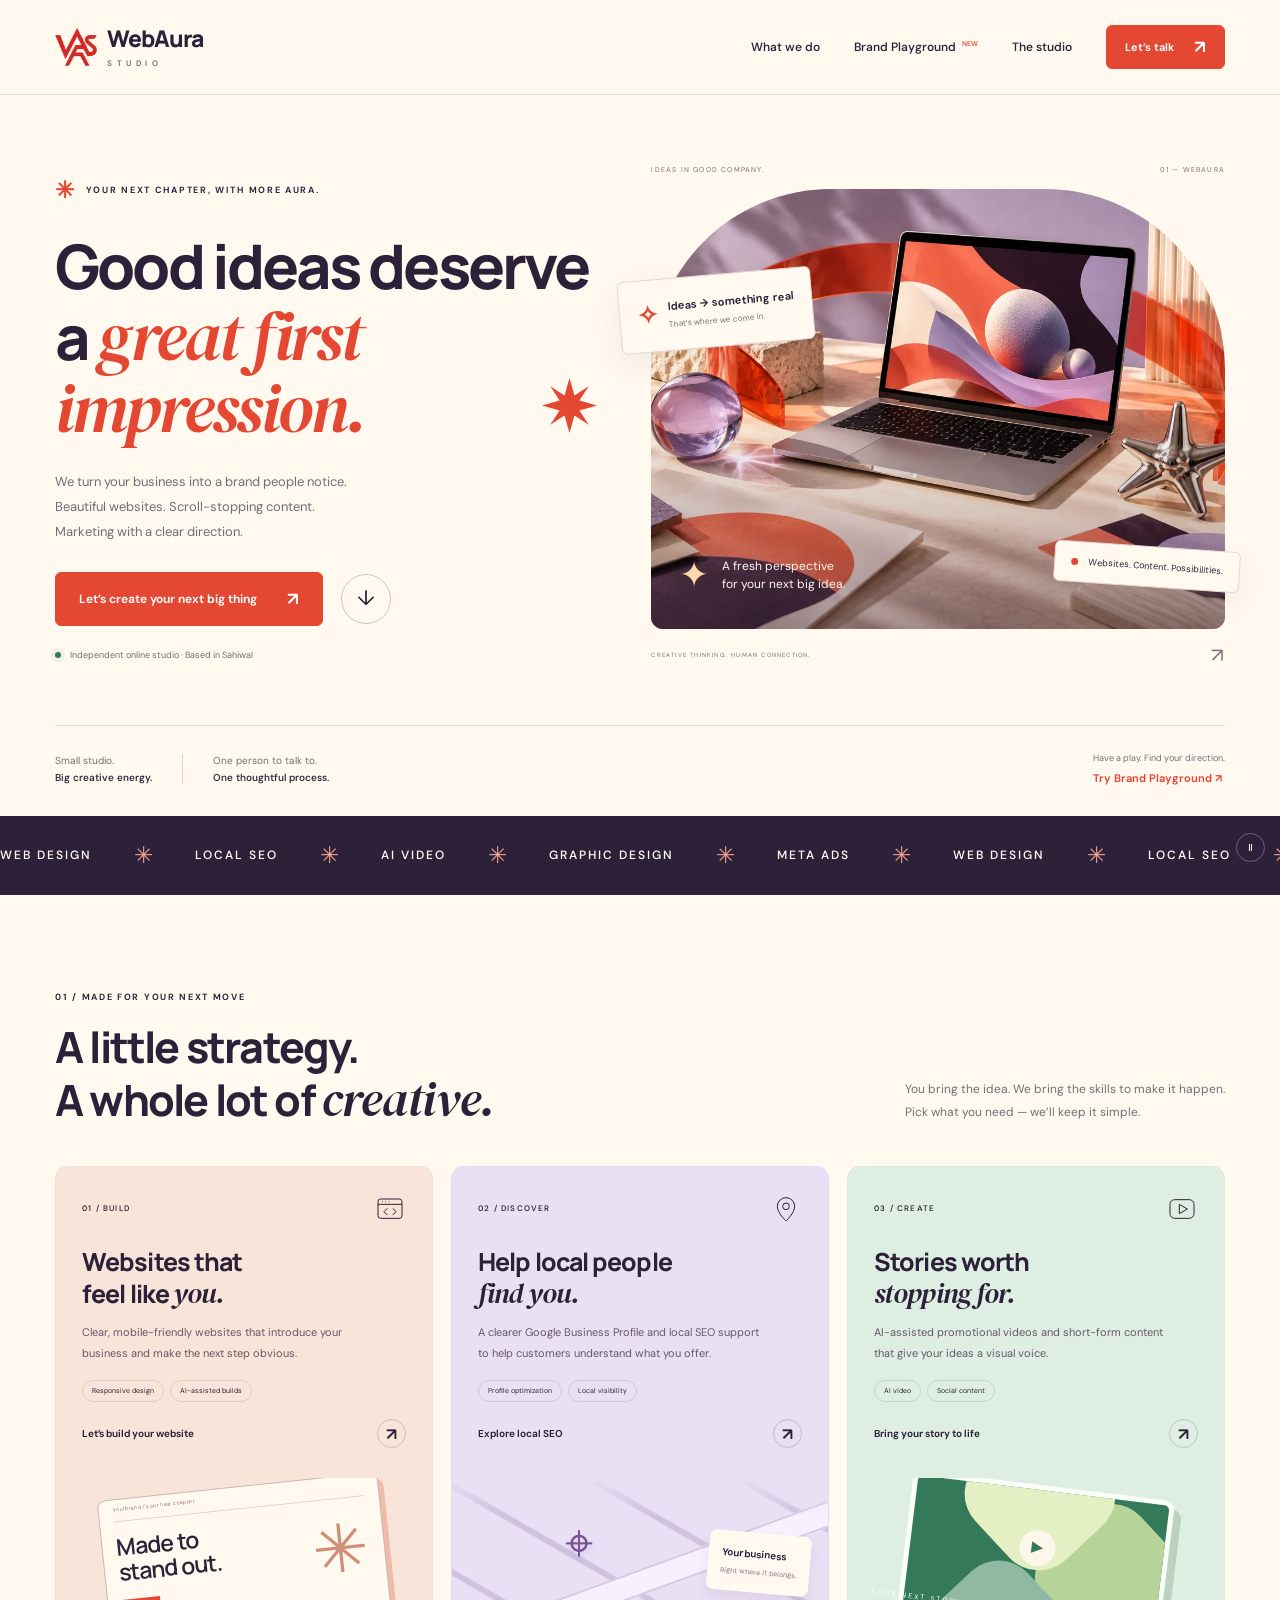
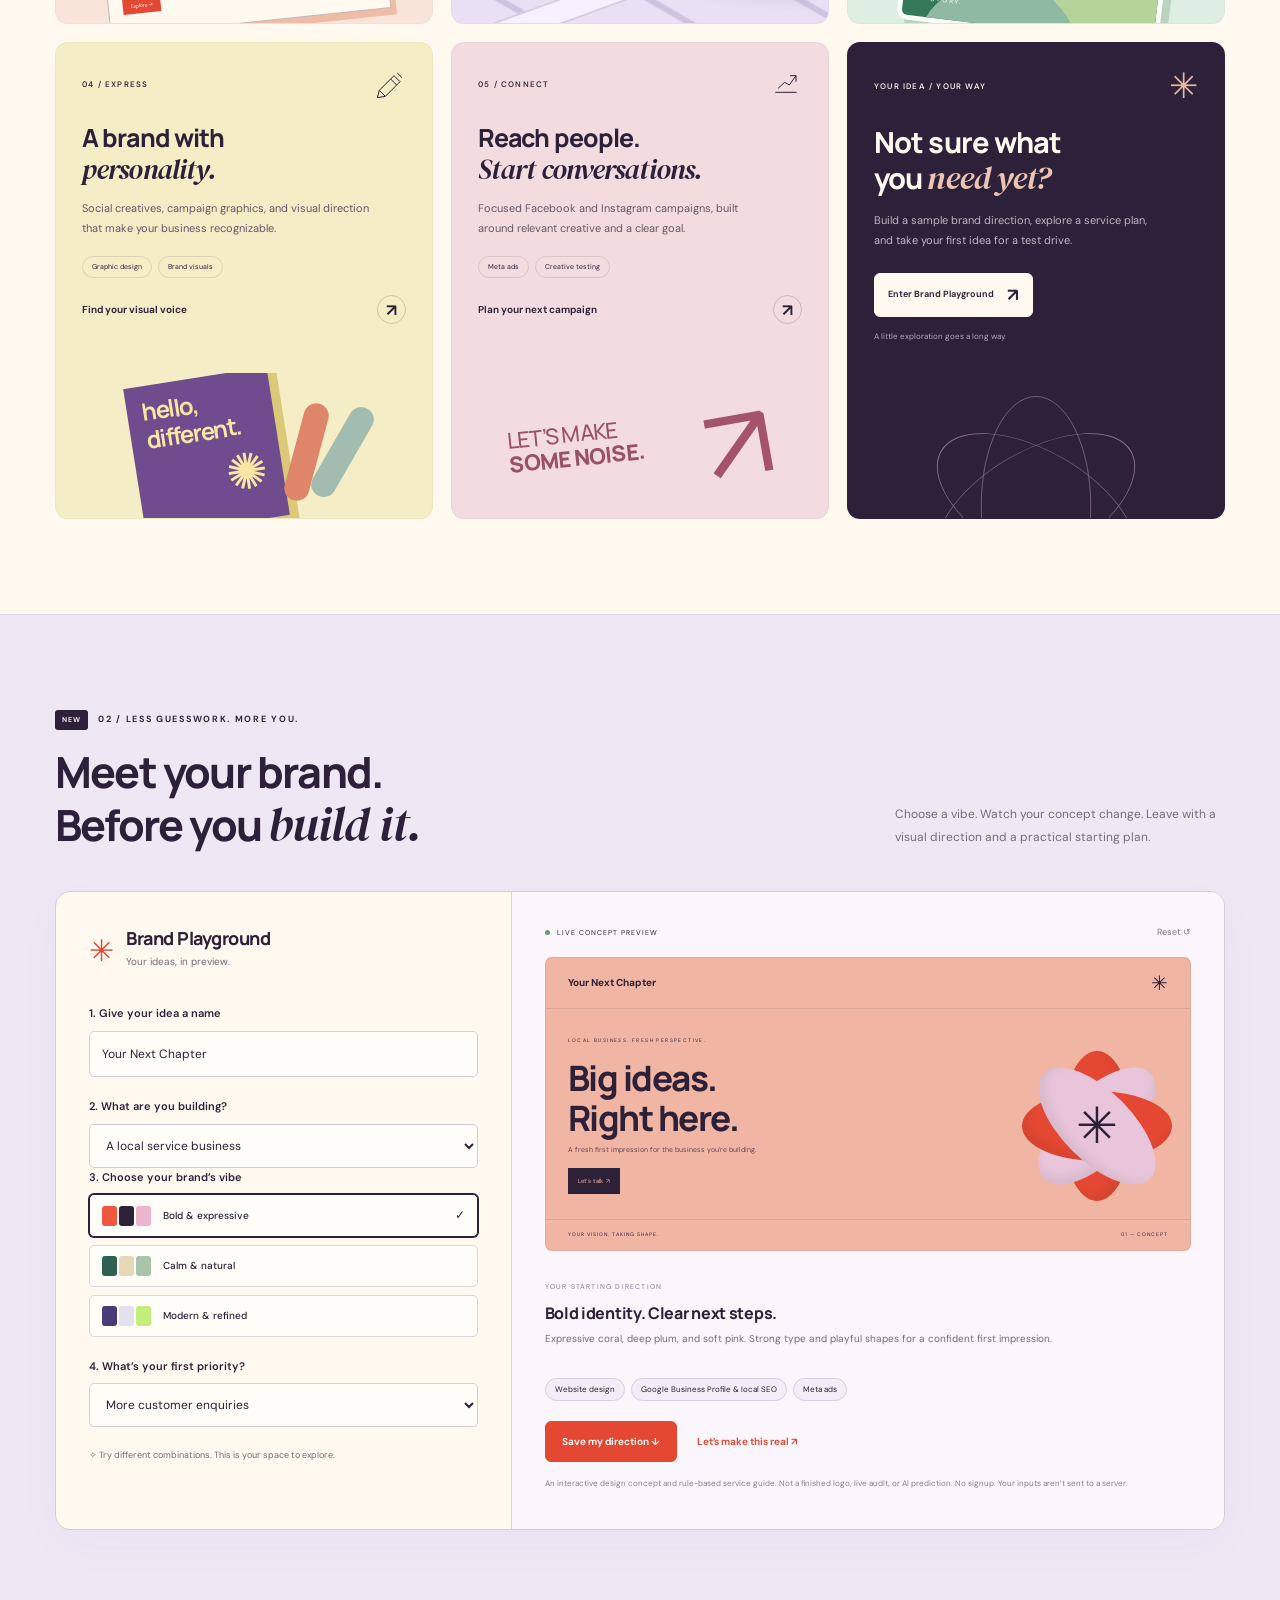
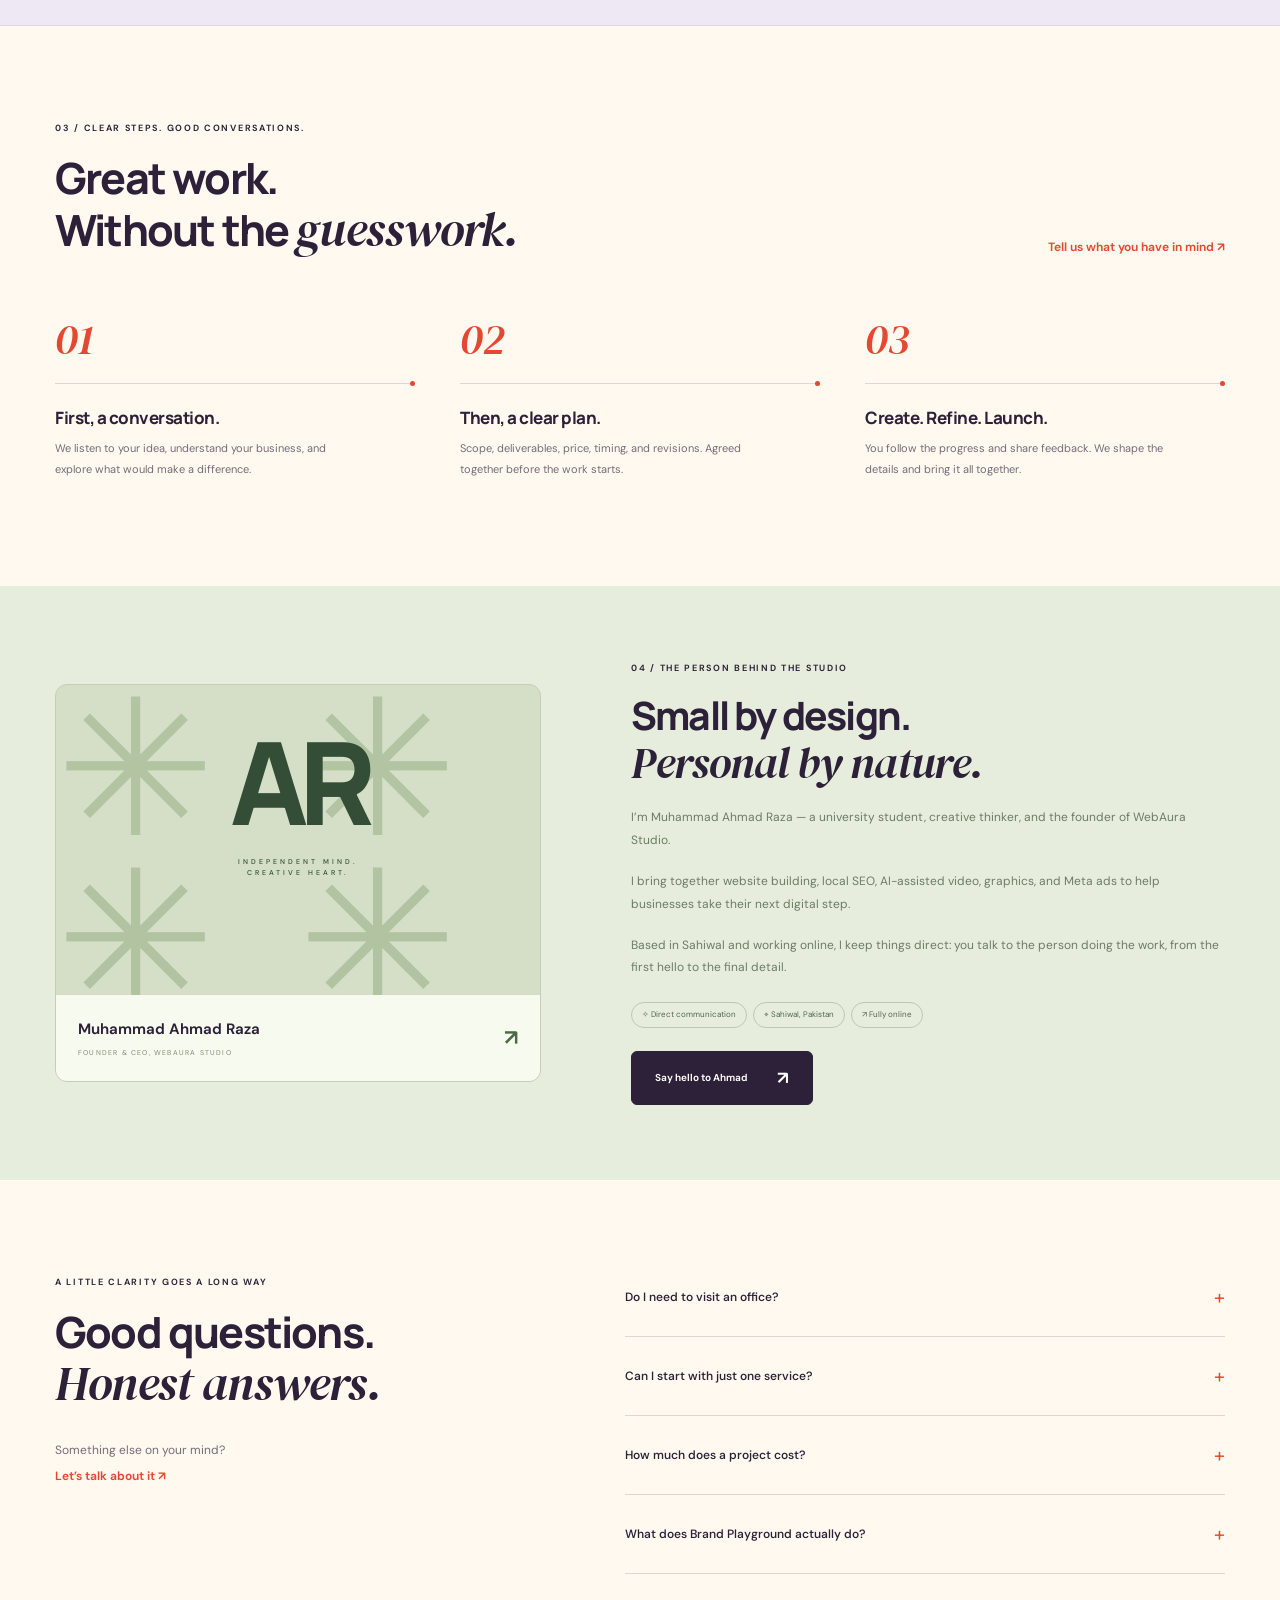
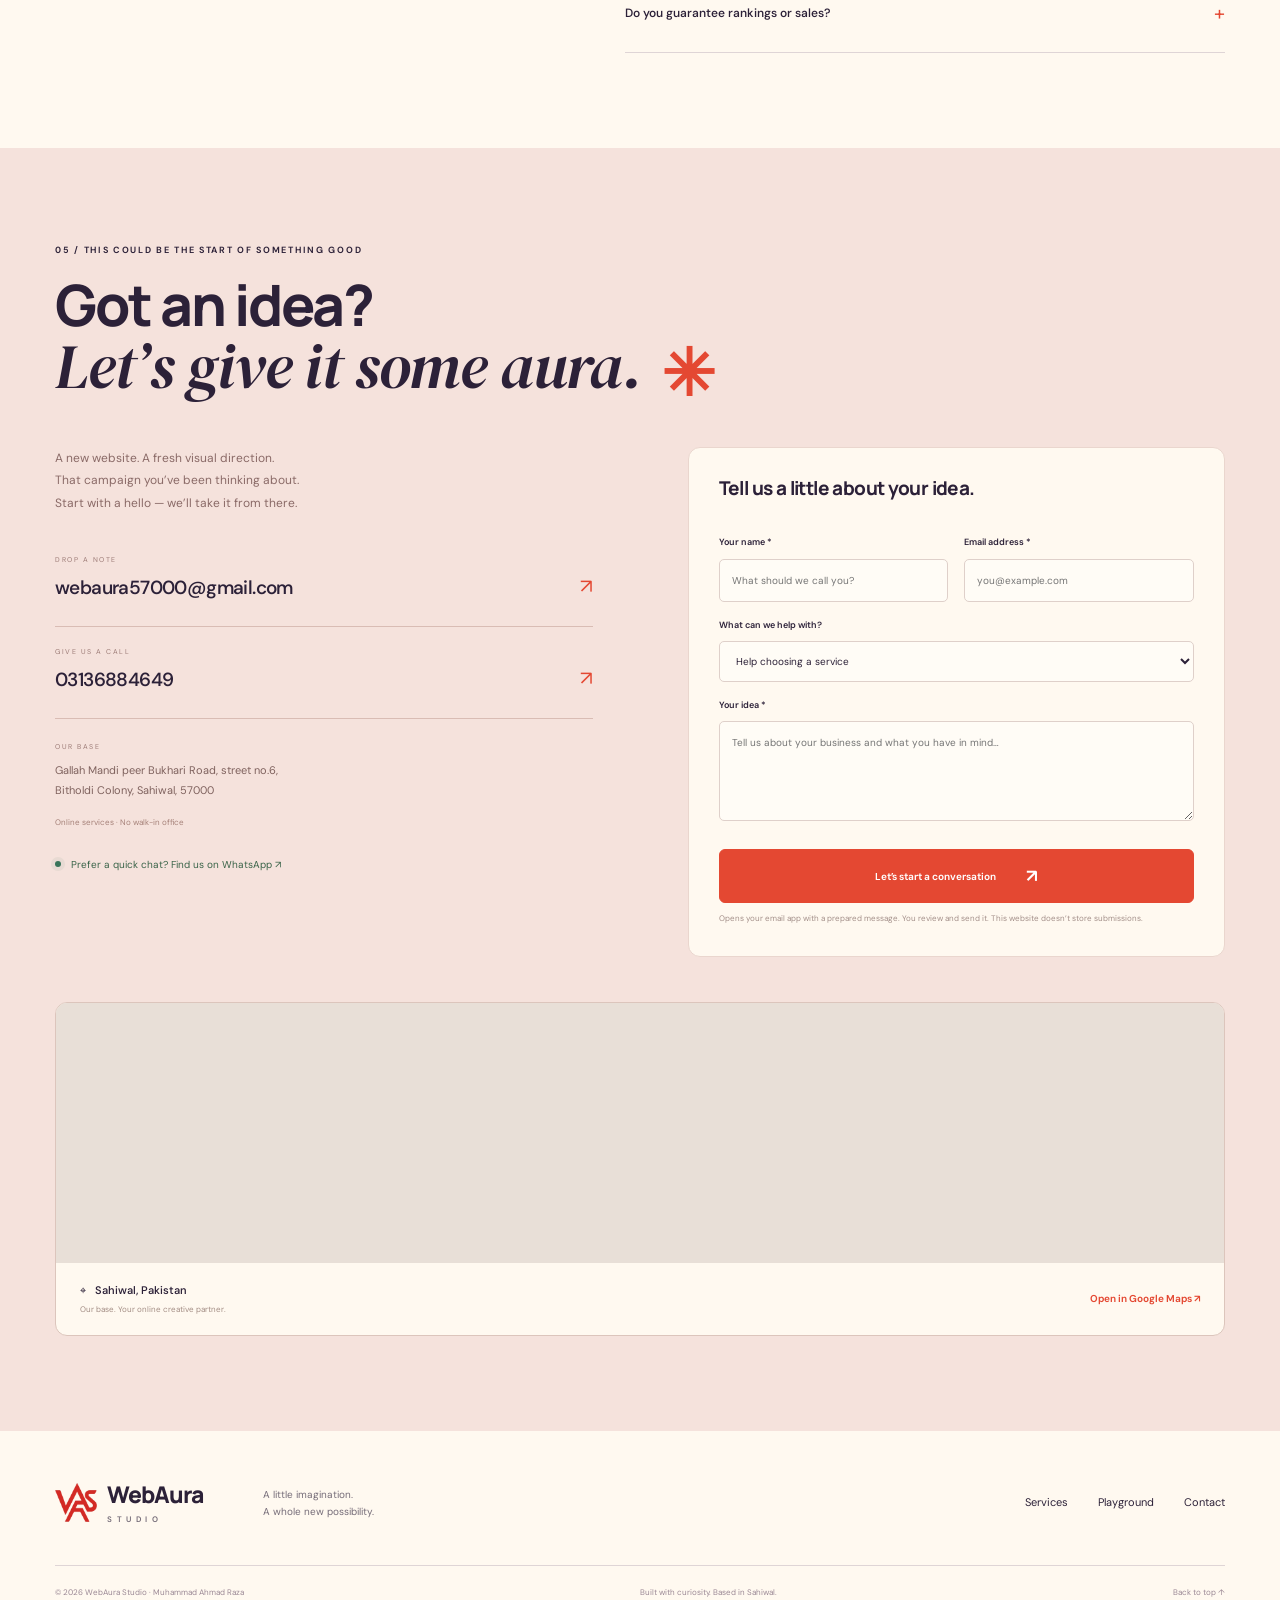
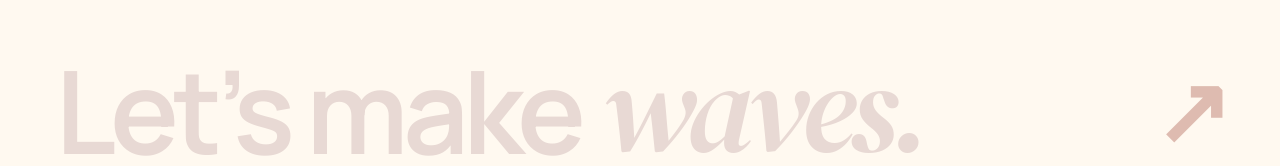
==== commit f3b91602: "Rebuild WebAura Studio with campaign artwork, motion, and interactive Brand Playground" ====
--- a/index.html
+++ b/index.html
@@ -1,13 +1,11 @@
-<!DOCTYPE html><html lang="en"><head><meta charset="utf-8"><meta name="viewport" content="width=device-width,initial-scale=1"><title>WebAura Studio | Creative websites & digital marketing</title><meta name="description" content="WebAura Studio is Muhammad Ahmad Raza’s online creative studio in Sahiwal. Explore websites, Google Business Profile SEO, AI video, graphic design and Meta ads."><link rel="icon" href="logo.png"><link rel="stylesheet" href="style.css"></head><body>
-<a class="skip" href="#main">Skip to content</a><div class="topbar">Your creative partner, wherever you are. <a href="mailto:webaura57000@gmail.com">Let’s connect ↗</a></div>
-<header><div class="container nav"><a class="brand" href="#home"><img src="logo.png" alt="" width="43" height="43"><span>WebAura<span class="studio">STUDIO</span></span></a><button class="menu" aria-label="Open navigation" aria-expanded="false" aria-controls="navigation">☰</button><nav id="navigation" aria-label="Main navigation"><a href="#services">Our services</a><a href="#planner">Growth planner</a><a href="#about">About us</a><a href="#contact">Contact</a><a class="button small" href="https://wa.me/923136884649" target="_blank" rel="noopener">Let’s talk <span>↗</span></a></nav></div></header>
-<main id="main"><section class="hero" id="home"><div class="container hero-grid"><div class="hero-copy"><div class="eyebrow"><span class="status"></span> ONLINE CREATIVE & MARKETING STUDIO</div><h1>Big ideas.<br>Beautiful websites.<br><span>Better possibilities.</span></h1><p>Give your business an online presence you’re proud of. Websites, creative content, and digital marketing — made simple, with WebAura Studio.</p><div class="actions"><a class="button" href="#contact">Let’s build your brand <span>↗</span></a><a class="text-link" href="#services">Explore services <span>↓</span></a></div><div class="hero-notes"><span>✓ Direct collaboration</span><span>✓ Built around your goals</span><span>✓ Fully online</span></div></div><div class="hero-visual"><div class="visual-label"><span class="status"></span> A LITTLE CREATIVITY. A WHOLE NEW PERSPECTIVE.</div><div class="website-preview"><div class="browser-bar"><span>● ● ●</span><span>your next big idea.com</span><span>↗</span></div><div class="preview-nav"><strong>yourbrand<span>®</span></strong><span>Made for what’s next.</span></div><div class="preview-body"><div><span class="mini-label">MAKE YOURSELF SEEN.</span><h2>A fresh look.<br>A new chapter.</h2><span class="fake-button">Discover the difference ↗</span></div><div class="flower" aria-hidden="true"><i></i><i></i><i></i><i></i><i></i><i></i><b>✳</b></div></div><div class="preview-bottom"><span>Thoughtfully designed.</span><span>01 / 03</span></div></div><div class="float-card card-one"><span class="square-icon">✧</span><div><strong>Ideas into impact</strong><small>Creative meets strategy</small></div></div><div class="float-card card-two"><span class="square-icon green">✓</span><div><strong>Made for your business</strong><small>From first idea to final detail</small></div></div><div class="dot-grid" aria-hidden="true"></div><span class="visual-foot">DESIGNED TO STAND OUT. BUILT TO MAKE SENSE.</span></div></div></section>
-<div class="service-ribbon"><div class="container"><span>Web design</span><b>✳</b><span>Local SEO</span><b>✳</b><span>AI video creation</span><b>✳</b><span>Graphic design</span><b>✳</b><span>Meta advertising</span></div></div>
-<section id="services" class="section"><div class="container"><div class="section-heading"><div><div class="eyebrow">WHAT WE CAN DO FOR YOU</div><h2>Everything your brand needs.<br>One creative partner.</h2></div><p>Start with one service or bring a few together.<br>We’ll keep the process clear and personal.</p></div><div class="service-grid"><article class="service"><span class="service-icon">⌘</span><span class="service-no">01</span><h3>Website design</h3><p>Modern, mobile-friendly websites that make it easy to understand your business and get in touch.</p><ul><li>Responsive layouts</li><li>Clear calls to action</li><li>AI-assisted development</li></ul><a href="#contact" data-service="Website design">Let’s talk websites <span>↗</span></a></article><article class="service"><span class="service-icon">⌖</span><span class="service-no">02</span><h3>Google Business & SEO</h3><p>Help local customers understand what you offer through a clearer, more complete online presence.</p><ul><li>Business Profile optimization</li><li>Local information consistency</li><li>Service & content improvements</li></ul><a href="#contact" data-service="Google Business Profile & local SEO">Explore local visibility <span>↗</span></a></article><article class="service"><span class="service-icon">▷</span><span class="service-no">03</span><h3>AI video creation</h3><p>Turn your ideas into visual stories, promotional videos, and short content for social platforms.</p><ul><li>Promotional concepts</li><li>Social video content</li><li>AI-assisted storytelling</li></ul><a href="#contact" data-service="AI video creation">Bring an idea to life <span>↗</span></a></article><article class="service"><span class="service-icon">✧</span><span class="service-no">04</span><h3>Graphic design</h3><p>Give your brand a consistent look with thoughtful graphics that communicate your message.</p><ul><li>Social media creatives</li><li>Campaign visuals</li><li>Brand design direction</li></ul><a href="#contact" data-service="Graphic design">Find your brand’s look <span>↗</span></a></article><article class="service"><span class="service-icon">↗</span><span class="service-no">05</span><h3>Meta ads</h3><p>Plan and test Facebook and Instagram campaigns with a clear goal and relevant creative.</p><ul><li>Campaign setup</li><li>Creative & audience testing</li><li>Performance review</li></ul><a href="#contact" data-service="Meta ads">Discuss a campaign <span>↗</span></a></article><article class="service service-blue"><span class="service-icon">✳</span><span class="pill">INTERACTIVE TOOL</span><h3>Not sure where to start?</h3><p>Answer three simple questions. Get a clear starting plan you can download or discuss with us.</p><a class="button white" href="#planner">Find my starting point <span>↗</span></a><small>Free to explore. No signup needed.</small></article></div></div></section>
-<section class="planner-section section" id="planner"><div class="container"><div class="section-heading"><div><div class="eyebrow">A SMARTER WAY TO GET STARTED</div><h2>A little clarity.<br>Your next big step.</h2></div><p>Our Growth Planner turns your priorities into a practical service roadmap. Simple choices. Clear explanations.</p></div><div class="planner"><div class="planner-input"><div class="planner-title"><span class="round">1</span><h3>Tell us where you are</h3></div><label for="business">Your business type</label><select id="business"><option value="local">Local service business</option><option value="shop">Online shop</option><option value="creator">Personal brand / creator</option><option value="startup">New business / startup</option></select><label for="goal">Your main goal</label><select id="goal"><option value="enquiries">Get more enquiries</option><option value="awareness">Build brand awareness</option><option value="sales">Increase online sales</option></select><fieldset><legend>What do you already have?</legend><label class="check"><input type="checkbox" id="hasWebsite"> A website</label><label class="check"><input type="checkbox" id="hasBrand"> Consistent brand visuals</label><label class="check" id="localCheck"><input type="checkbox" id="hasProfile"> A Google Business Profile</label></fieldset><button class="button" id="generate">Create my roadmap <span>→</span></button><small>Your answers stay on this page.</small></div><div class="planner-output" aria-live="polite"><div class="eyebrow">YOUR PERSONALIZED ROADMAP</div><h3 id="planTitle">Build a strong foundation first.</h3><p id="planIntro"></p><ol id="planSteps"></ol><div class="plan-actions"><button class="button outline" id="download">Download plan ↓</button><a href="#contact" class="text-link" id="discuss">Discuss this plan ↗</a></div><p class="disclaimer">How it works: transparent rules match your selections to services. This is a planning guide, not a live audit, AI prediction, quote, or guarantee of results.</p></div></div></div></section>
-<section class="section" id="process"><div class="container"><div class="center-heading"><div class="eyebrow">GOOD WORK STARTS WITH A SIMPLE PROCESS</div><h2>From “I have an idea”<br>to “that’s exactly it.”</h2></div><div class="process-grid"><article><span>01</span><h3>Let’s understand your goals</h3><p>Tell us about your business, your audience, and what you’d like to achieve.</p></article><article><span>02</span><h3>Agree on a clear plan</h3><p>We define the scope, timeline, revisions, and price before the project begins.</p></article><article><span>03</span><h3>Create, review & launch</h3><p>Follow the progress, share your feedback, and bring your project to life.</p></article></div></div></section>
-<section class="about-section" id="about"><div class="container about-grid"><div class="founder-card"><div class="founder-art"><div class="initials">AR<span>✳</span></div><span class="founder-tag">THE PERSON BEHIND THE PIXELS</span></div><div class="founder-info"><div><h3>Muhammad Ahmad Raza</h3><p>Founder & CEO · WebAura Studio</p></div><a href="mailto:webaura57000@gmail.com" aria-label="Email Muhammad Ahmad Raza">↗</a></div></div><div class="about-copy"><div class="eyebrow">INDEPENDENT STUDIO. PERSONAL APPROACH.</div><h2>Your vision.<br>A dedicated creative partner.</h2><p>I’m Muhammad Ahmad Raza, a university student and the founder of WebAura Studio. I combine website building, local SEO, AI video, design, and Meta advertising to help businesses develop their online presence.</p><p>I work remotely from Sahiwal, Pakistan. That means direct communication with the person doing the work and a flexible, fully online collaboration.</p><div class="about-facts"><span><b>Based in</b>Sahiwal, Pakistan</span><span><b>Working with you</b>100% online</span></div><a class="text-link" href="https://wa.me/923136884649" target="_blank" rel="noopener">Say hello to Ahmad <span>↗</span></a></div></div></section>
-<section class="section" id="faq"><div class="container faq-layout"><div><div class="eyebrow">A FEW QUICK ANSWERS</div><h2>Let’s make<br>things clear.</h2><p>Have another question?<br><a class="text-link" href="mailto:webaura57000@gmail.com">I’m an email away ↗</a></p></div><div><details><summary>Do I need to visit an office?</summary><p>No. WebAura Studio provides services online. We discuss requirements, share feedback, and deliver work remotely. The listed address identifies the studio’s location; it is not a walk-in agency office.</p></details><details><summary>Can I start with just one service?</summary><p>Yes. You can start with a website, local SEO support, video, design, or an ads project. We’ll agree on a focused scope that fits your needs.</p></details><details><summary>How much will my project cost?</summary><p>Each project is quoted based on deliverables, complexity, timeline, and revisions. Contact us for a scope discussion. Meta advertising spend is separate from service fees.</p></details><details><summary>Does the Growth Planner use artificial intelligence?</summary><p>The current planner uses explainable rules, not a trained AI model. Missing foundations are prioritized first, then services related to your goal. You can compare scenarios and download the recommendations.</p></details><details><summary>Do you guarantee rankings or sales?</summary><p>No. Rankings, enquiries, and advertising results depend on many factors. Project goals and measurement should be discussed before work begins.</p></details></div></div></section>
-<section class="contact-section section" id="contact"><div class="container"><div class="section-heading"><div><div class="eyebrow">LET’S MAKE SOMETHING GOOD</div><h2>Your next chapter<br>starts with a hello.</h2></div><p>Have an idea or need some direction?<br>Tell us what you have in mind.</p></div><div class="contact-grid"><div class="contact-details"><a class="contact-item" href="mailto:webaura57000@gmail.com"><span class="contact-icon">✉</span><div><small>EMAIL US</small><strong>webaura57000@gmail.com</strong></div><span>↗</span></a><a class="contact-item" href="tel:+923136884649"><span class="contact-icon">☎</span><div><small>CALL US</small><strong>03136884649</strong></div><span>↗</span></a><div class="contact-item address"><span class="contact-icon">⌖</span><div><small>STUDIO LOCATION</small><strong>Gallah Mandi peer Bukhari Road,<br>street no.6, Bitholdi Colony,<br>Sahiwal, 57000</strong><p>Online services · No walk-in office</p></div></div><a class="button whatsapp" href="https://wa.me/923136884649" target="_blank" rel="noopener">Chat on WhatsApp <span>↗</span></a></div><form id="contactForm"><h3>Tell us about your project</h3><div class="form-row"><div><label for="name">Your name *</label><input id="name" name="name" required maxlength="100" autocomplete="name" placeholder="Your full name"></div><div><label for="email">Email address *</label><input id="email" name="email" type="email" required autocomplete="email" placeholder="you@example.com"></div></div><label for="service">I’m interested in</label><select id="service"><option>Help choosing a service</option><option>Website design</option><option>Google Business Profile & local SEO</option><option>AI video creation</option><option>Graphic design</option><option>Meta ads</option><option>My Growth Planner roadmap</option></select><label for="message">Your idea *</label><textarea id="message" rows="4" required maxlength="3000" placeholder="A little about your business and what you’d like to create…"></textarea><button class="button" type="submit">Continue to email <span>↗</span></button><p class="form-note">Opens your email app with your message ready to review and send. No information is stored on this website.</p><div id="emailFallback" hidden><p>Your email app should open. If it doesn’t, <a href="mailto:webaura57000@gmail.com">email webaura57000@gmail.com</a> or copy your prepared message.</p><button type="button" class="text-link" id="copyMessage">Copy message</button><span id="copyStatus" role="status"></span></div></form></div><div class="map-card"><iframe title="WebAura Studio location in Sahiwal" src="https://maps.google.com/maps?q=30.654380673927292,73.11284233866434&z=16&output=embed" loading="lazy" referrerpolicy="no-referrer-when-downgrade" allowfullscreen></iframe><div><span><b>WebAura Studio · Sahiwal</b><small>Our base, your online creative partner.</small></span><a class="text-link" href="https://www.google.com/maps/search/?api=1&query=30.654380673927292%2C73.11284233866434" target="_blank" rel="noopener">Open in Google Maps ↗</a></div></div></div></section>
-<section class="closing"><div class="container"><span class="closing-spark">✳</span><div><h2>A better online presence starts here.</h2><p>Let’s turn your next idea into something you’re proud to share.</p></div><a href="https://wa.me/923136884649" target="_blank" rel="noopener" class="button white">Start a conversation ↗</a></div></section></main>
-<footer><div class="container"><div class="footer-top"><a class="brand" href="#home"><img src="logo.png" alt="WebAura Studio logo" width="43" height="43"><span>WebAura<span class="studio">STUDIO</span></span></a><p>Creative thinking. Clear communication.<br>A little more possibility.</p><div><a href="#services">Services</a><a href="#about">About</a><a href="#contact">Contact</a></div></div><div class="footer-bottom"><span>© 2026 WebAura Studio. All rights reserved.</span><span>Founded by Muhammad Ahmad Raza · Sahiwal, Pakistan</span><a href="#home">Back to top ↑</a></div></div></footer><a class="floating-contact" href="https://wa.me/923136884649" target="_blank" rel="noopener" aria-label="Chat with WebAura Studio on WhatsApp">Let’s chat <span>↗</span></a><script src="app.js"></script></body></html>
+<!doctype html><html lang="en"><head><meta charset="utf-8"><meta name="viewport" content="width=device-width,initial-scale=1"><title>WebAura Studio — Give your brand a little wow.</title><meta name="description" content="Websites, local SEO, AI videos, graphic design and Meta ads by Muhammad Ahmad Raza. An independent online creative studio based in Sahiwal."><meta name="theme-color" content="#fff9f0"><link rel="icon" href="assets/logo.png"><link rel="stylesheet" href="style.css"><script defer src="app.js"></script></head><body>
+<a class="skip" href="#main">Skip to content</a><div class="scroll-progress" aria-hidden="true"></div><header><div class="shell navigation"><a href="#home" class="logo"><img src="assets/logo.png" alt="" width="42" height="42"><span>WebAura<span>STUDIO</span></span></a><button class="menu" aria-label="Open navigation" aria-controls="main-nav" aria-expanded="false"><span></span><span></span></button><nav id="main-nav" aria-label="Main navigation"><a href="#services">What we do</a><a href="#playground">Brand Playground <i>NEW</i></a><a href="#studio">The studio</a><a href="#contact" class="button button-small">Let’s talk <span>↗</span></a></nav></div></header>
+<main id="main"><section id="home" class="hero"><div class="shell"><div class="hero-top"><div class="hero-copy"><div class="eyebrow"><span class="little-star">✳</span> YOUR NEXT CHAPTER, WITH MORE AURA.</div><h1>Good ideas deserve<br>a <span class="serif coral">great first</span><br><span class="serif coral">impression.</span><svg class="headline-star" viewBox="0 0 100 100" aria-hidden="true"><path d="M50 0 59 32 85 15 68 41 100 50 68 59 85 85 59 68 50 100 41 68 15 85 32 59 0 50 32 41 15 15 41 32Z"/></svg></h1><p>We turn your business into a brand people notice.<br>Beautiful websites. Scroll-stopping content.<br>Marketing with a clear direction.</p><div class="hero-actions"><a class="button" href="#contact">Let’s create your next big thing <span>↗</span></a><a class="round-link" href="#services" aria-label="Explore our services">↓</a></div><div class="hero-small"><span class="online-dot"></span> Independent online studio · Based in Sahiwal</div></div><div class="hero-image-wrap"><div class="image-topline"><span>IDEAS IN GOOD COMPANY.</span><span>01 — WEBAURA</span></div><div class="hero-photo"><img src="assets/intro-cover.webp" alt="Creative brand design still life with a laptop, coral sculptural ribbon and lavender objects" width="1200" height="800" fetchpriority="high"><div class="photo-label"><span>✦</span> A fresh perspective<br>for your next big idea.</div></div><div class="floating-note note-one"><span>✧</span><div>Ideas → something real<small>That’s where we come in.</small></div></div><div class="floating-note note-two"><span class="note-dot"></span> Websites. Content. Possibilities.</div><div class="image-bottomline"><span>CREATIVE THINKING. HUMAN CONNECTION.</span><span>↗</span></div></div></div><div class="hero-bottom"><p>Small studio.<br><strong>Big creative energy.</strong></p><span class="divider"></span><p>One person to talk to.<br><strong>One thoughtful process.</strong></p><a href="#playground">Have a play. Find your direction.<span>Try Brand Playground ↗</span></a></div></div></section>
+<div class="marquee" aria-label="Web design, local SEO, AI video, graphic design and Meta ads"><div class="marquee-track"><span>WEB DESIGN</span><b>✳</b><span>LOCAL SEO</span><b>✳</b><span>AI VIDEO</span><b>✳</b><span>GRAPHIC DESIGN</span><b>✳</b><span>META ADS</span><b>✳</b><span aria-hidden="true">WEB DESIGN</span><b aria-hidden="true">✳</b><span aria-hidden="true">LOCAL SEO</span><b aria-hidden="true">✳</b><span aria-hidden="true">AI VIDEO</span><b aria-hidden="true">✳</b><span aria-hidden="true">GRAPHIC DESIGN</span><b aria-hidden="true">✳</b><span aria-hidden="true">META ADS</span><b aria-hidden="true">✳</b></div><button id="pauseMotion" aria-pressed="false" aria-label="Pause decorative motion">Ⅱ</button></div>
+<section id="services" class="section"><div class="shell"><div class="section-head reveal"><div><div class="eyebrow">01 / MADE FOR YOUR NEXT MOVE</div><h2>A little strategy.<br>A whole lot of <span class="serif">creative.</span></h2></div><p>You bring the idea. We bring the skills to make it happen.<br>Pick what you need — we’ll keep it simple.</p></div><div class="service-grid"><article class="service-card peach reveal"><div class="card-top"><span class="card-number">01 / BUILD</span><svg viewBox="0 0 48 48" aria-hidden="true"><rect x="6" y="9" width="36" height="29" rx="4"/><path d="M6 17h36M12 13h1m4 0h1m4 0h1M20 23l-5 5 5 5m8-10 5 5-5 5"/></svg></div><h3>Websites that<br>feel like <span class="serif">you.</span></h3><p>Clear, mobile-friendly websites that introduce your business and make the next step obvious.</p><div class="service-tags"><span>Responsive design</span><span>AI-assisted builds</span></div><a href="#contact" data-service="Website design">Let’s build your website <span class="arrow-circle">↗</span></a><div class="card-art web-art" aria-hidden="true"><div class="mini-browser"><small>yourbrand / your next chapter</small><b>Made to<br>stand out.</b><i>Explore →</i><span>✳</span></div></div></article><article class="service-card lavender reveal"><div class="card-top"><span class="card-number">02 / DISCOVER</span><svg viewBox="0 0 48 48" aria-hidden="true"><path d="M37 20c0 10-13 22-13 22S11 30 11 20a13 13 0 1 1 26 0Z"/><circle cx="24" cy="20" r="5"/></svg></div><h3>Help local people<br><span class="serif">find you.</span></h3><p>A clearer Google Business Profile and local SEO support to help customers understand what you offer.</p><div class="service-tags"><span>Profile optimization</span><span>Local visibility</span></div><a href="#contact" data-service="Google Business Profile & local SEO">Explore local SEO <span class="arrow-circle">↗</span></a><div class="card-art map-art" aria-hidden="true"><div class="map-road"></div><span class="map-pin">⌖</span><div class="map-bubble">Your business<br><small>Right where it belongs.</small></div></div></article><article class="service-card mint reveal"><div class="card-top"><span class="card-number">03 / CREATE</span><svg viewBox="0 0 48 48" aria-hidden="true"><rect x="6" y="10" width="36" height="28" rx="7"/><path d="m20 17 12 7-12 7Z"/></svg></div><h3>Stories worth<br><span class="serif">stopping for.</span></h3><p>AI-assisted promotional videos and short-form content that give your ideas a visual voice.</p><div class="service-tags"><span>AI video</span><span>Social content</span></div><a href="#contact" data-service="AI video creation">Bring your story to life <span class="arrow-circle">↗</span></a><div class="card-art video-art" aria-hidden="true"><div class="video-frame"><i></i><i></i><i></i><b>▶</b></div><span>YOUR NEXT STORY.</span></div></article><article class="service-card butter reveal"><div class="card-top"><span class="card-number">04 / EXPRESS</span><svg viewBox="0 0 48 48" aria-hidden="true"><path d="m8 32 22-22 9 9-22 22-12 2Zm17-17 9 9M8 32l9 9M35 6l7 7"/></svg></div><h3>A brand with<br><span class="serif">personality.</span></h3><p>Social creatives, campaign graphics, and visual direction that make your business recognizable.</p><div class="service-tags"><span>Graphic design</span><span>Brand visuals</span></div><a href="#contact" data-service="Graphic design">Find your visual voice <span class="arrow-circle">↗</span></a><div class="card-art design-art" aria-hidden="true"><div><b>hello,<br>different.</b><span>✺</span></div><i></i><i></i></div></article><article class="service-card rose reveal"><div class="card-top"><span class="card-number">05 / CONNECT</span><svg viewBox="0 0 48 48" aria-hidden="true"><path d="M8 35h32M12 29l10-9 7 4 10-14M30 10h9v9"/></svg></div><h3>Reach people.<br><span class="serif">Start conversations.</span></h3><p>Focused Facebook and Instagram campaigns, built around relevant creative and a clear goal.</p><div class="service-tags"><span>Meta ads</span><span>Creative testing</span></div><a href="#contact" data-service="Meta ads">Plan your next campaign <span class="arrow-circle">↗</span></a><div class="card-art ads-art" aria-hidden="true"><span>LET’S MAKE<br><b>SOME NOISE.</b></span><div>↗</div></div></article><article class="service-card dark-card reveal"><div class="card-top"><span class="card-number">YOUR IDEA / YOUR WAY</span><span class="large-star">✳</span></div><h3>Not sure what<br>you <span class="serif">need yet?</span></h3><p>Build a sample brand direction, explore a service plan, and take your first idea for a test drive.</p><a class="button button-light" href="#playground">Enter Brand Playground <span>↗</span></a><small>A little exploration goes a long way.</small><div class="dark-orbits" aria-hidden="true"><i></i><i></i><i></i></div></article></div></div></section>
+<section id="playground" class="play-section section"><div class="shell"><div class="section-head reveal"><div><div class="eyebrow"><span class="new-pill">NEW</span> 02 / LESS GUESSWORK. MORE YOU.</div><h2>Meet your brand.<br>Before you <span class="serif">build it.</span></h2></div><p>Choose a vibe. Watch your concept change. Leave with a visual direction and a practical starting plan.</p></div><div class="playground reveal"><div class="play-controls"><div class="play-control-title"><span>✳</span><div><h3>Brand Playground</h3><small>Your ideas, in preview.</small></div></div><label for="brandName">1. Give your idea a name</label><input id="brandName" value="Your Next Chapter" maxlength="40" placeholder="Your business name"><label for="businessType">2. What are you building?</label><select id="businessType"><option value="local">A local service business</option><option value="shop">An online shop</option><option value="creator">A personal brand</option><option value="startup">A new startup</option></select><fieldset><legend>3. Choose your brand’s vibe</legend><div class="vibe-choices"><button type="button" class="vibe active" data-vibe="bold" aria-pressed="true"><span class="swatches"><i></i><i></i><i></i></span><b>Bold & expressive</b></button><button type="button" class="vibe" data-vibe="calm" aria-pressed="false"><span class="swatches calm-swatches"><i></i><i></i><i></i></span><b>Calm & natural</b></button><button type="button" class="vibe" data-vibe="modern" aria-pressed="false"><span class="swatches modern-swatches"><i></i><i></i><i></i></span><b>Modern & refined</b></button></div></fieldset><label for="goal">4. What’s your first priority?</label><select id="goal"><option value="enquiries">More customer enquiries</option><option value="awareness">A recognizable brand</option><option value="sales">A better online sales journey</option></select><div class="play-controls-note">✧ Try different combinations. This is your space to explore.</div></div><div class="play-preview"><div class="preview-caption"><span><i class="live-dot"></i> LIVE CONCEPT PREVIEW</span><button type="button" id="resetPlay">Reset ↺</button></div><div class="brand-preview" id="brandPreview" data-vibe="bold"><div class="demo-nav"><b id="previewName">Your Next Chapter</b><span>✳</span></div><div class="demo-content"><span id="previewCategory">LOCAL BUSINESS. FRESH PERSPECTIVE.</span><h3 id="previewHeadline">Big ideas.<br>Right here.</h3><p id="previewDescription">A fresh first impression for the business you’re building.</p><span class="demo-cta" id="previewCta">Let’s talk ↗</span><div class="demo-sculpture" aria-hidden="true"><i></i><i></i><i></i><i></i><b>✳</b></div></div><div class="demo-footer"><span>YOUR VISION, TAKING SHAPE.</span><span>01 — CONCEPT</span></div></div><div class="direction-summary" aria-live="polite"><span>YOUR STARTING DIRECTION</span><h4 id="directionTitle">Bold identity. Clear next steps.</h4><p id="directionText"></p><div id="suggestedServices" class="suggested-services"></div></div><div class="play-actions"><button class="button" id="saveDirection">Save my direction ↓</button><a href="#contact" class="text-link" id="discussDirection">Let’s make this real ↗</a></div><p class="tool-note">An interactive design concept and rule-based service guide. Not a finished logo, live audit, or AI prediction. No signup. Your inputs aren’t sent to a server.</p></div></div></div></section>
+<section class="section process-section"><div class="shell"><div class="section-head reveal"><div><div class="eyebrow">03 / CLEAR STEPS. GOOD CONVERSATIONS.</div><h2>Great work.<br>Without the <span class="serif">guesswork.</span></h2></div><a class="text-link" href="#contact">Tell us what you have in mind ↗</a></div><div class="process-grid"><article class="reveal"><span>01</span><div class="step-line"></div><h3>First, a conversation.</h3><p>We listen to your idea, understand your business, and explore what would make a difference.</p></article><article class="reveal"><span>02</span><div class="step-line"></div><h3>Then, a clear plan.</h3><p>Scope, deliverables, price, timing, and revisions. Agreed together before the work starts.</p></article><article class="reveal"><span>03</span><div class="step-line"></div><h3>Create. Refine. Launch.</h3><p>You follow the progress and share feedback. We shape the details and bring it all together.</p></article></div></div></section>
+<section class="studio-section" id="studio"><div class="shell studio-grid"><div class="founder-visual reveal"><div class="founder-pattern" aria-hidden="true"><span>✳</span><span>✳</span><span>✳</span><span>✳</span></div><div class="founder-monogram" aria-label="Muhammad Ahmad Raza initials">AR<span>INDEPENDENT MIND.<br>CREATIVE HEART.</span></div><div class="founder-name"><span>Muhammad Ahmad Raza<small>FOUNDER & CEO, WEBAURA STUDIO</small></span><a href="mailto:webaura57000@gmail.com" aria-label="Email Muhammad Ahmad Raza">↗</a></div></div><div class="studio-copy reveal"><div class="eyebrow">04 / THE PERSON BEHIND THE STUDIO</div><h2>Small by design.<br><span class="serif">Personal by nature.</span></h2><p>I’m Muhammad Ahmad Raza — a university student, creative thinker, and the founder of WebAura Studio.</p><p>I bring together website building, local SEO, AI-assisted video, graphics, and Meta ads to help businesses take their next digital step.</p><p>Based in Sahiwal and working online, I keep things direct: you talk to the person doing the work, from the first hello to the final detail.</p><div class="studio-chips"><span>✧ Direct communication</span><span>⌖ Sahiwal, Pakistan</span><span>↗ Fully online</span></div><a href="https://wa.me/923136884649" target="_blank" rel="noopener" class="button button-dark">Say hello to Ahmad <span>↗</span></a></div></div></section>
+<section class="section"><div class="shell faq-grid"><div class="reveal"><div class="eyebrow">A LITTLE CLARITY GOES A LONG WAY</div><h2>Good questions.<br><span class="serif">Honest answers.</span></h2><p>Something else on your mind?<br><a class="text-link" href="mailto:webaura57000@gmail.com">Let’s talk about it ↗</a></p></div><div class="faq-list reveal"><details><summary>Do I need to visit an office?<span>+</span></summary><p>No. WebAura Studio provides services online. We discuss requirements, share updates, and deliver remotely. The listed address is our location, not a walk-in agency office.</p></details><details><summary>Can I start with just one service?<span>+</span></summary><p>Absolutely. Start with a website, local SEO, graphics, a video, or an ads project. We’ll agree on a focused scope that makes sense for your needs.</p></details><details><summary>How much does a project cost?<span>+</span></summary><p>Every project is quoted based on deliverables, complexity, timeline, and revisions. We’ll discuss those before work starts. Advertising spend is separate from service fees.</p></details><details><summary>What does Brand Playground actually do?<span>+</span></summary><p>It previews three curated visual styles with your chosen business name and type. Transparent rules suggest services based on your business and priority. You can save a visual direction card and bring that into a project discussion. It does not use a trained AI model.</p></details><details><summary>Do you guarantee rankings or sales?<span>+</span></summary><p>No. Rankings, enquiries, and ad results depend on many factors. We agree on the work and focus on useful creative, thoughtful setup, and learning from real outcomes.</p></details></div></div></section>
+<section id="contact" class="contact-section section"><div class="shell"><div class="contact-heading reveal"><div class="eyebrow">05 / THIS COULD BE THE START OF SOMETHING GOOD</div><h2>Got an idea?<br><span class="serif">Let’s give it some aura.</span><span class="contact-star">✳</span></h2></div><div class="contact-grid"><div class="contact-info reveal"><p>A new website. A fresh visual direction.<br>That campaign you’ve been thinking about.<br>Start with a hello — we’ll take it from there.</p><a class="contact-link" href="mailto:webaura57000@gmail.com"><small>DROP A NOTE</small><strong>webaura57000@gmail.com</strong><span>↗</span></a><a class="contact-link" href="tel:+923136884649"><small>GIVE US A CALL</small><strong>03136884649</strong><span>↗</span></a><div class="contact-address"><small>OUR BASE</small><p>Gallah Mandi peer Bukhari Road, street no.6,<br>Bitholdi Colony, Sahiwal, 57000</p><span>Online services · No walk-in office</span></div><a class="whatsapp-link" href="https://wa.me/923136884649" target="_blank" rel="noopener"><span class="online-dot"></span> Prefer a quick chat? Find us on WhatsApp ↗</a></div><form id="contactForm" class="reveal"><h3>Tell us a little about your idea.</h3><div class="form-row"><div><label for="name">Your name *</label><input id="name" required autocomplete="name" maxlength="100" placeholder="What should we call you?"></div><div><label for="email">Email address *</label><input id="email" required type="email" autocomplete="email" placeholder="you@example.com"></div></div><label for="service">What can we help with?</label><select id="service"><option>Help choosing a service</option><option>Website design</option><option>Google Business Profile & local SEO</option><option>AI video creation</option><option>Graphic design</option><option>Meta ads</option><option>My Brand Playground concept</option></select><label for="message">Your idea *</label><textarea id="message" required rows="4" maxlength="4000" placeholder="Tell us about your business and what you have in mind…"></textarea><button class="button" type="submit">Let’s start a conversation <span>↗</span></button><p class="form-note">Opens your email app with a prepared message. You review and send it. This website doesn’t store submissions.</p><div id="emailFallback" hidden><p>Email app didn’t open? <a href="mailto:webaura57000@gmail.com">Email us directly</a> or <button type="button" id="copyMessage">copy your message</button>.</p><span id="copyStatus" role="status"></span><textarea id="manualCopy" aria-label="Prepared enquiry for manual copying" readonly hidden></textarea></div></form></div><div class="location-card reveal"><iframe title="WebAura Studio location in Sahiwal" src="https://maps.google.com/maps?q=30.654380673927292,73.11284233866434&z=16&output=embed" loading="lazy" referrerpolicy="no-referrer-when-downgrade" allowfullscreen></iframe><div><span>⌖ &nbsp; Sahiwal, Pakistan<small>Our base. Your online creative partner.</small></span><a class="text-link" href="https://www.google.com/maps/search/?api=1&query=30.654380673927292%2C73.11284233866434" target="_blank" rel="noopener">Open in Google Maps ↗</a></div></div></div></section></main>
+<footer><div class="shell"><div class="footer-main"><a class="logo" href="#home"><img src="assets/logo.png" alt="WebAura Studio logo" width="42" height="42"><span>WebAura<span>STUDIO</span></span></a><p>A little imagination.<br>A whole new possibility.</p><div><a href="#services">Services</a><a href="#playground">Playground</a><a href="#contact">Contact</a></div></div><div class="footer-bottom"><span>© 2026 WebAura Studio · Muhammad Ahmad Raza</span><span>Built with curiosity. Based in Sahiwal.</span><a href="#home">Back to top ↑</a></div><div class="footer-wordmark" aria-hidden="true">Let’s make <span class="serif">waves.</span><span>↗</span></div></div></footer><div class="toast" id="toast" role="status"></div></body></html>
--- a/style.css
+++ b/style.css
@@ -1,2 +1,2 @@
-@import url('https://fonts.googleapis.com/css2?family=DM+Sans:wght@400;450;500;550;600;650;700&family=Manrope:wght@400;500;600;650;700;750;800&display=swap');
-:root{--blue:#2854dc;--navy:#17274b;--text:#56637d;--line:#e0e6f0;--pale:#f3f6fd;--mint:#d7eddf;--radius:18px}*{box-sizing:border-box}html{scroll-behavior:smooth;scroll-padding-top:100px}body{margin:0;font-family:'DM Sans',Arial,sans-serif;color:var(--navy);font-size:15px;line-height:1.6}h1,h2,h3{font-family:Manrope,Arial,sans-serif;line-height:1.2;margin:0;font-weight:750}a{color:inherit;text-decoration:none}button,input,select,textarea{font:inherit}button,a,input,select,textarea{outline-offset:5px}button{cursor:pointer}a:hover{color:var(--blue)}p{color:var(--text)}.container{max-width:1240px;padding:0 40px;margin:auto}.topbar{text-align:center;background:#edf2ff;font-size:11px;padding:9px;color:#4b5d8d}.topbar a{font-weight:700;color:var(--blue);margin-left:12px}header{position:sticky;top:0;background:#ffffffed;backdrop-filter:blur(15px);border-bottom:1px solid var(--line);z-index:10}.nav{display:flex;justify-content:space-between;align-items:center;height:91px}.brand{display:flex;gap:10px;align-items:center;font-family:Manrope,sans-serif;font-weight:800;font-size:23px;letter-spacing:-1px;line-height:1.1}.brand img{object-fit:contain}.studio{display:block;font:600 9px 'DM Sans',sans-serif;letter-spacing:4px;margin-top:5px;color:var(--text)}nav{display:flex;align-items:center;gap:29px;font-size:12px;font-weight:600}.button{display:inline-flex;align-items:center;justify-content:center;gap:28px;border:1px solid var(--blue);background:var(--blue);color:white;padding:16px 23px;border-radius:8px;font-size:13px;font-weight:650;transition:transform .2s,background .2s;line-height:1.4}.button:hover{background:#193db1;color:#fff;transform:translateY(-2px)}.button.small{padding:13px 19px}.button.outline{background:white;color:var(--blue);border-color:#c4cfee}.button.white{background:white;color:var(--blue);border-color:white}.text-link{font-size:13px;color:var(--blue);font-weight:700;background:none;border:0;padding:0}.menu{display:none}.hero{background:linear-gradient(115deg,#fff 40%,#f1f5ff);padding:85px 0 80px;overflow:hidden}.hero-grid{display:grid;grid-template-columns:1.12fr 1fr;align-items:center;gap:40px}.eyebrow{font-size:10px;font-weight:750;letter-spacing:1.7px;color:var(--blue);display:flex;align-items:center;gap:8px}.status{height:6px;width:6px;border-radius:50%;background:#37a27a;display:inline-block;box-shadow:0 0 0 4px #37a27a12}h1{font-size:clamp(40px,4.5vw,59px);letter-spacing:-2.6px;line-height:1.15;margin:23px 0}h1>span{color:var(--blue)}.hero-copy>p{max-width:435px;font-size:15px;line-height:1.85;margin-bottom:26px}.actions{display:flex;align-items:center;gap:25px}.hero-notes{display:flex;gap:17px;font-size:10px;margin-top:28px;color:#66738a}.hero-notes span:first-letter{color:var(--blue)}.hero-visual{position:relative;height:405px;padding-top:30px}.visual-label{font-size:8px;letter-spacing:1px;position:absolute;top:0;left:22px;display:flex;align-items:center;gap:8px;color:#6e7d99}.website-preview{margin:15px 5px 0 0;background:white;border-radius:12px;border:1px solid #d6dfef;box-shadow:0 25px 60px #2b4d8e1b;transform:rotate(-3deg);position:relative;z-index:2;overflow:hidden}.browser-bar{padding:11px 15px;display:flex;align-items:center;justify-content:space-between;background:#fafbff;color:#9ba7bd;font-size:8px;border-bottom:1px solid #e9edf5}.browser-bar>span:first-child{color:#b9c5e0;letter-spacing:3px}.preview-nav{display:flex;justify-content:space-between;align-items:center;padding:21px 25px;font-size:8px}.preview-nav strong{font-size:15px;letter-spacing:-1px}.preview-nav strong span{color:var(--blue)}.preview-body{background:#eaf0e6;padding:32px 25px 38px;display:flex;position:relative;gap:5px;overflow:hidden}.mini-label{font-size:7px;letter-spacing:1.4px;color:#52674e}.preview-body h2{font-size:34px;letter-spacing:-1.7px;margin:12px 0 25px;color:#233d32}.fake-button{font-size:8px;color:white;background:#294d3d;padding:10px 14px;display:inline-block;border-radius:3px}.preview-bottom{display:flex;justify-content:space-between;padding:14px 25px;font-size:8px;color:#72816d}.flower{width:170px;height:170px;position:relative;margin:10px -5px -20px auto;flex-shrink:0}.flower i{position:absolute;width:56px;height:124px;background:linear-gradient(35deg,#53785b,#b7d0a6);border-radius:100%;left:57px;top:22px;transform:rotate(0deg);box-shadow:inset 8px 0 10px #294d3d15}.flower i:nth-child(2){transform:rotate(30deg)}.flower i:nth-child(3){transform:rotate(60deg)}.flower i:nth-child(4){transform:rotate(90deg)}.flower i:nth-child(5){transform:rotate(120deg)}.flower i:nth-child(6){transform:rotate(150deg)}.flower b{position:absolute;inset:0;display:grid;place-items:center;font-size:64px;color:#ebf3d6}.float-card{position:absolute;z-index:3;background:white;border:1px solid #e0e7f4;box-shadow:0 12px 35px #1b3c7220;border-radius:10px;display:flex;align-items:center;gap:10px;padding:13px 17px}.float-card strong{font-size:11px;display:block}.float-card small{font-size:9px;display:block;color:var(--text)}.square-icon{display:grid;place-items:center;width:33px;height:33px;background:#e9edff;color:var(--blue);border-radius:9px;font-size:21px}.square-icon.green{color:#398667;background:#e3f3e9}.card-one{top:74px;right:-22px;transform:rotate(5deg)}.card-two{left:-22px;bottom:5px;transform:rotate(-2deg)}.visual-foot{position:absolute;bottom:-28px;right:0;font-size:8px;letter-spacing:1px;color:#7f8aa1}.dot-grid{position:absolute;right:-30px;bottom:10px;width:130px;height:120px;background-image:radial-gradient(#c6d0e5 1.5px,transparent 1.5px);background-size:12px 12px}.service-ribbon{border-block:1px solid var(--line)}.service-ribbon .container{display:flex;align-items:center;justify-content:space-between;padding-block:22px;color:#68758e;font-size:12px}.service-ribbon b{color:#7994dd;font-size:19px}.section{padding:90px 0}.section-heading{display:flex;justify-content:space-between;align-items:end;gap:40px;margin-bottom:38px}h2{font-size:39px;letter-spacing:-1.4px;margin-top:15px}.section-heading>p{font-size:13px;max-width:330px;margin:0 0 3px;line-height:1.9}.service-grid{display:grid;grid-template-columns:repeat(3,1fr);gap:18px}.service{padding:27px 27px 22px;border:1px solid var(--line);border-radius:var(--radius);position:relative;transition:.2s;background:#fff}.service:hover{border-color:#b3c4f3;box-shadow:0 12px 30px #21439b0a;transform:translateY(-3px)}.service-icon{width:43px;height:43px;border-radius:12px;background:#edf2ff;color:var(--blue);display:grid;place-items:center;font-size:26px}.service-no{position:absolute;right:27px;top:33px;font-size:10px;color:#99a5bb}.service h3{font-size:19px;letter-spacing:-.4px;margin:22px 0 12px}.service p{font-size:12px;min-height:58px;line-height:1.8}.service ul{list-style:none;padding:0;margin:20px 0;color:#68758d;font-size:11px;line-height:2.3}.service li::before{content:'✓';color:var(--blue);margin-right:9px}.service>a:not(.button){font-size:11px;color:var(--blue);display:flex;justify-content:space-between;font-weight:700;border-top:1px solid var(--line);padding-top:16px}.service-blue{background:var(--blue);color:white;border-color:var(--blue);display:flex;flex-direction:column;align-items:start}.service-blue .service-icon{background:#ffffff20;color:white}.service-blue p{color:#dce5ff;font-size:13px}.service-blue h3{font-size:24px;max-width:230px}.service-blue .pill{position:absolute;right:22px;top:35px;font-size:8px;letter-spacing:1px;color:#d2dcff}.service-blue .button{font-size:11px;margin-top:auto;gap:16px}.service-blue small{font-size:9px;color:#d8e2ff;margin-top:13px}.planner-section{background:var(--pale)}.planner{display:grid;grid-template-columns:.9fr 1.1fr;border:1px solid #dce4f2;background:#fff;border-radius:20px;overflow:hidden;box-shadow:0 15px 40px #223a7b06}.planner-input{padding:34px;border-right:1px solid var(--line)}.planner-title{display:flex;align-items:center;gap:12px;margin-bottom:25px}.round{display:grid;place-items:center;background:var(--blue);color:white;border-radius:50%;width:28px;height:28px;font-size:12px}.planner h3{font-size:20px;letter-spacing:-.5px}label,legend{font-size:12px;font-weight:600;display:block;margin:18px 0 8px}select,input:not([type=checkbox]),textarea{width:100%;border:1px solid #d5deed;background:#fff;border-radius:7px;color:var(--navy);padding:12px 13px;font-size:13px;max-width:100%}select{cursor:pointer}input:focus,textarea:focus,select:focus{outline:2px solid #a0b6fb;border-color:var(--blue)}fieldset{border:0;padding:0;margin:0 0 22px}legend{padding:0}.check{font-weight:400;display:flex;align-items:center;gap:10px;margin:11px 0;font-size:12px}input[type=checkbox]{width:16px;height:16px;accent-color:var(--blue)}.planner-input>.button{width:100%}.planner-input>small{display:block;text-align:center;font-size:10px;color:var(--text);margin-top:10px}.planner-output{padding:37px;background:linear-gradient(135deg,#fff,#f9fbff)}.planner-output h3{font-size:24px;margin-top:18px}.planner-output>p{font-size:12px}.planner-output ol{list-style:none;padding:0;counter-reset:steps;margin:22px 0}.planner-output li{counter-increment:steps;display:flex;gap:14px;padding:17px 0;border-bottom:1px solid var(--line)}.planner-output li::before{content:'0'counter(steps);color:var(--blue);font-size:11px;font-weight:700;padding-top:2px}.planner-output li strong{font-size:13px;display:block}.planner-output li small{display:block;color:var(--text);font-size:11px;margin-top:3px}.plan-actions{display:flex;gap:24px;align-items:center}.plan-actions .button{font-size:11px;padding:12px 15px}.plan-actions .text-link{font-size:11px}.planner-output .disclaimer{font-size:9px;line-height:1.7;margin-top:23px;color:#7d89a1}.center-heading{text-align:center}.center-heading .eyebrow{justify-content:center}.process-grid{display:grid;grid-template-columns:repeat(3,1fr);gap:48px;margin-top:45px}.process-grid article{position:relative}.process-grid article:not(:last-child):after{content:'→';position:absolute;right:0;top:10px;color:#b2c1e6}.process-grid span{display:grid;place-items:center;width:45px;height:45px;background:#edf2ff;border-radius:50%;font-family:Manrope,sans-serif;color:var(--blue);font-weight:750;font-size:15px}.process-grid h3{font-size:17px;margin-top:23px}.process-grid p{font-size:12px;line-height:1.9}.about-section{padding:70px 0;background:#f8f9fc;border-block:1px solid #edf0f6}.about-grid{display:grid;grid-template-columns:.9fr 1.1fr;gap:80px;align-items:center}.founder-card{background:white;border:1px solid var(--line);border-radius:16px;overflow:hidden}.founder-art{height:270px;background:#e5ecfb;display:grid;place-items:center;position:relative;overflow:hidden}.founder-art:before,.founder-art:after{content:'';position:absolute;border:1px solid #cad6ef;width:360px;height:360px;border-radius:50%;left:-130px;top:-130px}.founder-art:after{left:auto;right:-130px;top:auto;bottom:-190px}.initials{font:800 92px Manrope,sans-serif;letter-spacing:-8px;color:var(--blue);position:relative}.initials span{font-size:65px;color:#97b7a0;position:absolute;right:-50px;top:-35px}.founder-tag{position:absolute;bottom:25px;font-size:8px;letter-spacing:2px;color:#6478a2}.founder-info{padding:22px;display:flex;justify-content:space-between;align-items:center}.founder-info h3{font-size:17px}.founder-info p{font-size:10px;margin:5px 0 0}.founder-info>a{background:#eef3ff;padding:8px 13px;border-radius:50%;color:var(--blue)}.about-copy h2{font-size:38px}.about-copy>p{font-size:13px;line-height:1.9}.about-facts{display:flex;gap:45px;padding:18px 0 25px;font-size:12px}.about-facts b{display:block;font-size:9px;letter-spacing:.7px;color:var(--text);font-weight:500;margin-bottom:4px}.faq-layout{display:grid;grid-template-columns:1fr 1.5fr;gap:90px}.faq-layout>div>p{font-size:13px;line-height:2.2}details{border-bottom:1px solid var(--line);padding:20px 0}details:first-child{padding-top:5px}summary{cursor:pointer;font-weight:600;font-size:13px;list-style:none;display:flex;justify-content:space-between;gap:20px}summary:after{content:'+';color:var(--blue);font-size:20px;line-height:1}details[open] summary:after{content:'−'}details p{font-size:12px;line-height:1.9;margin-bottom:0}.contact-section{background:var(--pale)}.contact-grid{display:grid;grid-template-columns:.9fr 1.1fr;gap:65px}.contact-details{padding-top:8px}.contact-item{display:flex;gap:16px;padding:20px 0;border-bottom:1px solid #dce3f0;align-items:center}.contact-item>span:last-child:not(.contact-icon){margin-left:auto;color:var(--blue)}.contact-item small{display:block;color:#75829a;font-size:9px;letter-spacing:1.2px;margin-bottom:5px}.contact-item strong{font-size:15px;font-weight:600;overflow-wrap:anywhere}.contact-icon{width:42px;height:42px;background:white;border:1px solid var(--line);border-radius:11px;display:grid;place-items:center;flex-shrink:0;color:var(--blue);font-size:19px}.contact-item.address{align-items:start}.contact-item.address strong{font-size:13px;line-height:1.8}.contact-item p{font-size:10px;margin:9px 0 0}.whatsapp{background:#207355;border-color:#207355;margin-top:24px}.whatsapp:hover{background:#185c43}form{background:white;border:1px solid var(--line);padding:29px;border-radius:15px}form h3{font-size:21px;margin-bottom:10px}.form-row{display:grid;grid-template-columns:1fr 1fr;gap:14px}form label{font-size:11px}textarea{resize:vertical;min-height:100px}form>.button{margin-top:17px;width:100%}.form-note{font-size:9px;line-height:1.8;margin-bottom:0}#emailFallback{font-size:11px;padding-top:10px}#emailFallback a{text-decoration:underline}#copyStatus{font-size:11px;margin-left:10px}.map-card{margin-top:35px;overflow:hidden;border:1px solid #d8e1f0;border-radius:15px;background:#fff}.map-card iframe{border:0;width:100%;height:290px;display:block;background:#e8edf3}.map-card>div{display:flex;align-items:center;justify-content:space-between;padding:19px 25px;gap:20px}.map-card b{display:block;font-size:13px}.map-card small{display:block;color:var(--text);font-size:10px;margin-top:3px}.map-card a{font-size:11px}.closing{background:var(--blue);color:white;padding:44px 0}.closing>.container{display:flex;align-items:center;gap:25px}.closing h2{font-size:26px;letter-spacing:-.8px;margin:0}.closing p{color:#d8e3ff;font-size:12px;margin-bottom:0}.closing-spark{font-size:55px;color:#c4dbb2}.closing .button{margin-left:auto;white-space:nowrap}footer{padding:45px 0 23px}.footer-top{display:flex;align-items:center;gap:65px;padding-bottom:35px}.footer-top p{font-size:11px}.footer-top>div{margin-left:auto;display:flex;gap:25px;font-size:11px}.footer-bottom{display:flex;justify-content:space-between;gap:20px;border-top:1px solid var(--line);padding-top:22px;font-size:9px;color:#78849a}.floating-contact{position:fixed;right:24px;bottom:22px;z-index:8;background:#207355;box-shadow:0 5px 18px #174f4520;color:white;padding:12px 17px;border-radius:30px;display:flex;gap:14px;font-size:12px}.floating-contact:hover{color:white;background:#16553d}.skip{position:fixed;top:-100px;left:20px;background:white;padding:12px;z-index:20}.skip:focus{top:10px}[hidden]{display:none!important}@media(min-width:1500px){.hero{padding-block:100px}.hero-visual{height:430px}.preview-body{padding-block:45px}}@media(max-width:1000px){.container{padding-inline:28px}nav{gap:19px}.hero-grid{gap:25px}h1{font-size:46px}.hero-visual{height:365px}.preview-body h2{font-size:28px}.flower{width:135px;margin-right:-20px}.card-one{right:-10px}.hero-notes{gap:10px;font-size:9px}.service{padding:23px}.service h3{font-size:17px}.service-blue .pill{font-size:7px;right:15px}.service-blue h3{font-size:23px}.about-grid{gap:40px}.contact-grid{gap:35px}.closing h2{font-size:22px}.closing-spark{font-size:40px}.closing .button{font-size:11px}}@media(max-width:760px){.topbar{font-size:9px}.nav{height:75px}.brand{font-size:21px}.brand img{width:36px;height:36px}.menu{display:block;border:1px solid var(--line);background:white;color:var(--navy);padding:7px 11px;border-radius:6px;font-size:20px}nav{display:none;position:absolute;top:75px;left:0;right:0;flex-direction:column;align-items:stretch;background:white;padding:20px 28px;box-shadow:0 15px 20px #17274b10;gap:0}nav.open{display:flex}nav>a{padding:12px 0}nav .button{margin-top:10px}.hero{padding:45px 0 65px}.hero-grid{grid-template-columns:1fr;gap:40px}.hero-copy{max-width:540px}h1{font-size:clamp(39px,7vw,55px);letter-spacing:-2px}.hero-copy>p{font-size:14px;max-width:490px}.hero-visual{max-width:470px;width:calc(100% - 15px);margin:0 auto;height:370px}.visual-foot{bottom:-5px}.card-one{top:65px;right:-16px}.card-two{bottom:18px;left:-8px}.preview-body h2{font-size:34px}.flower{width:165px}.hero-notes{font-size:10px;gap:17px;flex-wrap:wrap}.service-ribbon .container{flex-wrap:wrap;justify-content:center;gap:12px 20px;font-size:10px;padding-block:16px}.service-ribbon b:nth-of-type(2n){display:none}.section{padding:60px 0}.section-heading{display:block;margin-bottom:28px}h2{font-size:33px;letter-spacing:-1.2px}.section-heading>p{margin-top:18px;font-size:12px;max-width:420px}.service-grid{grid-template-columns:1fr 1fr;gap:14px}.service-blue .pill{position:static;display:block;margin-top:15px}.service-blue h3{margin-top:12px}.planner{grid-template-columns:1fr}.planner-input{border-right:0;border-bottom:1px solid var(--line);padding:26px}.planner-output{padding:26px}.process-grid{gap:22px}.process-grid h3{font-size:14px}.process-grid p{font-size:11px}.about-grid{grid-template-columns:1fr;gap:35px}.founder-card{max-width:440px;width:100%;margin:auto}.about-copy h2{font-size:33px}.about-section{padding:50px 0}.faq-layout{grid-template-columns:1fr;gap:22px}.contact-grid{grid-template-columns:1fr;gap:30px}.contact-item strong{font-size:15px}.contact-details{padding-top:0}.closing>.container{flex-wrap:wrap;gap:16px}.closing .button{margin-left:55px}.closing h2{font-size:22px}.closing p{font-size:11px}.footer-top{gap:20px;flex-wrap:wrap}.footer-top p{margin-left:auto}.footer-top>div{width:100%;margin:0}.footer-bottom{flex-wrap:wrap;font-size:9px}.map-card iframe{height:260px}}@media(max-width:440px){.container{padding-inline:21px}.eyebrow{font-size:8px;letter-spacing:1.1px}.actions{gap:19px;flex-wrap:wrap}.button{padding:14px 18px;font-size:12px}.actions .text-link{font-size:12px}.hero-notes{gap:7px 13px;font-size:9px}.hero-visual{height:340px}.preview-body{padding:25px 19px}.preview-body h2{font-size:27px}.flower{width:130px;transform:scale(.85);transform-origin:left center;margin-left:-8px}.preview-nav{padding:20px}.float-card{padding:10px 12px}.float-card strong{font-size:10px}.float-card small{font-size:8px}.visual-label{font-size:6px}.visual-foot{font-size:7px}.service-grid{grid-template-columns:1fr}.service p{min-height:0;font-size:13px}.service ul{font-size:12px}.service h3{font-size:21px}.service>a:not(.button){font-size:12px}.service-blue .pill{position:absolute;top:18px;right:25px}.service-blue h3{margin-top:22px}.service-blue .button{margin-top:15px}.service-blue{min-height:300px}.process-grid{grid-template-columns:1fr;gap:20px}.process-grid article{padding-left:63px}.process-grid span{position:absolute;left:0;top:4px}.process-grid h3{margin:5px 0 0;font-size:17px}.process-grid article:after{display:none}.process-grid p{font-size:12px;margin-top:8px}.form-row{grid-template-columns:1fr;gap:0}form{padding:23px}.map-card>div{align-items:start;flex-direction:column;gap:10px;padding:19px}.plan-actions{gap:15px;flex-wrap:wrap}.closing .button{margin-left:0}.closing>.container>div{max-width:260px}.closing-spark{display:none}.footer-top p{margin-left:0;width:100%}.floating-contact{right:16px;bottom:16px;padding:11px 15px}.footer-bottom{padding-bottom:50px}}@media(prefers-reduced-motion:reduce){html{scroll-behavior:auto}*{transition:none!important}}
+@import url('https://fonts.googleapis.com/css2?family=DM+Sans:wght@400;450;500;550;600;650;700&family=Manrope:wght@400;500;600;650;700;750;800&family=DM+Serif+Display:ital@0;1&display=swap');
+:root{--cream:#fff9f0;--ink:#2c2138;--muted:#756c78;--coral:#e44832;--lavender:#e7def6;--line:#dfd5d6;--mint:#dceee2;--butter:#f5ecb4}*{box-sizing:border-box}html{scroll-behavior:smooth;scroll-padding-top:105px}body{margin:0;background:var(--cream);color:var(--ink);font:14px/1.7 'DM Sans',Arial,sans-serif}h1,h2,h3,h4{font-family:Manrope,Arial,sans-serif;font-weight:750;line-height:1.15;margin:0}p{color:var(--muted)}a{color:inherit;text-decoration:none}a,button,input,select,textarea{outline-offset:5px}a:focus-visible,button:focus-visible{outline:2px solid var(--coral)}button,input,select,textarea{font:inherit}button{cursor:pointer}button:disabled{cursor:wait}button,a{ -webkit-tap-highlight-color:transparent}img{max-width:100%}button{color:inherit}::selection{background:#efb5a2;color:var(--ink)}.shell{max-width:1320px;margin:auto;padding:0 55px}.serif{font-family:'DM Serif Display',Georgia,serif;font-weight:400;font-style:italic}.coral{color:var(--coral)}.eyebrow{display:flex;align-items:center;gap:10px;font-size:9px;letter-spacing:1.7px;font-weight:650}.little-star{color:var(--coral);font-size:23px}.scroll-progress{position:fixed;top:0;height:3px;background:var(--coral);width:0;z-index:40}header{position:sticky;top:0;background:#fff9f0ed;backdrop-filter:blur(18px);z-index:20;border-bottom:1px solid #e7ddd8}.navigation{height:94px;display:flex;align-items:center;justify-content:space-between}.logo{display:flex;align-items:center;gap:10px;font:800 23px/1.1 Manrope,sans-serif;letter-spacing:-1px}.logo img{object-fit:contain}.logo>span>span{display:block;font:600 8px 'DM Sans',sans-serif;letter-spacing:4.5px;margin-top:7px;color:var(--muted)}nav{display:flex;align-items:center;gap:34px;font-size:12px;font-weight:550}nav>a:not(.button){position:relative}nav>a:not(.button):after{content:'';position:absolute;bottom:-5px;left:0;width:0;height:1px;background:var(--coral);transition:width .25s}nav>a:hover:after{width:100%}nav i{font-style:normal;font-size:7px;color:var(--coral);vertical-align:super;margin-left:3px}.button{display:inline-flex;align-items:center;justify-content:center;gap:30px;padding:17px 23px;border:1px solid var(--coral);background:var(--coral);border-radius:6px;color:#fff;font-size:12px;line-height:1.5;font-weight:650;transition:background .25s,transform .25s,box-shadow .25s}.button span{font-size:18px;line-height:1;transition:transform .25s}.button:hover{background:#c93524;box-shadow:0 8px 20px #e4483220;transform:translateY(-3px)}.button:hover span{transform:translate(2px,-2px)}.button-small{padding:12px 18px;gap:20px;font-size:11px}.button-light{background:var(--cream);border-color:var(--cream);color:var(--ink)}.button-light:hover{background:#f1dfcb}.button-dark{background:var(--ink);border-color:var(--ink)}.button-dark:hover{background:#44314f}.menu{display:none}.hero{padding:69px 0 0;overflow:hidden}.hero-top{display:grid;grid-template-columns:1fr 1.04fr;gap:45px;align-items:center}h1{font-size:clamp(44px,4.8vw,65px);letter-spacing:-2.8px;position:relative;margin:23px 0 25px;line-height:1.08}h1 .serif{font-size:1.1em;letter-spacing:-2.5px}.headline-star{fill:var(--coral);position:absolute;width:55px;height:55px;right:9px;bottom:12px;animation:spin 24s linear infinite}.hero-copy>p{font-size:13px;line-height:1.9;margin:0 0 27px}.hero-actions{display:flex;gap:18px;align-items:center}.round-link{display:grid;place-items:center;border:1px solid #cfc1c7;width:50px;height:50px;border-radius:50%;font-size:21px;transition:.3s}.round-link:hover{background:var(--ink);color:white;transform:translateY(4px)}.hero-small{font-size:9px;display:flex;align-items:center;gap:9px;color:var(--muted);margin-top:22px}.online-dot{width:6px;height:6px;border-radius:50%;background:#39745a;box-shadow:0 0 0 4px #39745a12;display:inline-block}.hero-image-wrap{position:relative;margin:0 0 5px}.image-topline,.image-bottomline{display:flex;align-items:center;justify-content:space-between;font-size:7px;letter-spacing:1.2px;color:#7d6f7c;margin-bottom:13px}.image-bottomline{margin:16px 0 0;font-size:6px}.image-bottomline>span:last-child{font-size:20px;line-height:1}.hero-photo{height:440px;position:relative;border-radius:180px 180px 12px 12px;overflow:hidden;background:#e5d6e6}.hero-photo>img{width:100%;height:100%;object-fit:cover;object-position:55% 50%;transition:transform 1s}.hero-photo:hover>img{transform:scale(1.04)}.hero-photo:after{content:'';position:absolute;inset:50% 0 0;background:linear-gradient(transparent,#2c162a66)}.photo-label{position:absolute;bottom:27px;left:28px;color:#fff8f1;z-index:1;font-size:12px;line-height:1.5;display:flex;gap:13px;align-items:center}.photo-label>span{font-size:36px;color:#ffd7ad}.floating-note{position:absolute;background:var(--cream);box-shadow:0 10px 35px #29182a13;border:1px solid #e4d7d1;z-index:3;display:flex;gap:10px;align-items:center;border-radius:6px;animation:bob 7s ease-in-out infinite}.note-one{top:110px;left:-32px;transform:rotate(-5deg);padding:14px 17px;font-size:11px;font-weight:650}.note-one>span{color:var(--coral);font-size:25px}.note-one small{font-size:8px;display:block;color:var(--muted);font-weight:400;margin-top:2px}.note-two{bottom:78px;right:-15px;padding:12px 16px;font-size:9px;transform:rotate(4deg);animation-delay:-3s}.note-dot{width:7px;height:7px;background:var(--coral);border-radius:50%}.hero-bottom{display:flex;gap:30px;align-items:center;margin:55px 0 0;padding:25px 0 28px;border-top:1px solid var(--line)}.hero-bottom p{font-size:10px;line-height:1.7;margin:0}.hero-bottom strong{font-weight:550;color:var(--ink)}.hero-bottom .divider{width:1px;height:30px;background:var(--line)}.hero-bottom>a{margin-left:auto;font-size:9px;color:var(--muted)}.hero-bottom>a span{display:block;font-size:11px;color:var(--coral);font-weight:650;margin-top:3px}.marquee{background:var(--ink);color:#fff9f0;overflow:hidden;position:relative;padding:20px 0}.marquee-track{display:flex;align-items:center;gap:42px;white-space:nowrap;width:max-content;animation:marquee 45s linear infinite}.marquee-track span{font-size:12px;font-weight:550;letter-spacing:2px}.marquee-track b{color:#f0a18e;font-size:23px;font-weight:400}.marquee>button{position:absolute;right:15px;top:17px;background:var(--ink);color:var(--cream);border:1px solid #726078;border-radius:50%;width:29px;height:29px;font-size:10px}.motion-paused *{animation-play-state:paused!important}.section{padding:95px 0}.section-head{display:flex;align-items:end;justify-content:space-between;gap:40px;margin-bottom:39px}h2{font-size:43px;letter-spacing:-1.8px;margin-top:17px;line-height:1.15}h2 .serif{font-size:1.12em;letter-spacing:-1px}.section-head>p{max-width:330px;font-size:12px;line-height:1.9;margin:0 0 3px}.text-link{color:var(--coral);font-size:12px;font-weight:650}.text-link:hover{text-decoration:underline;text-underline-offset:5px}.service-grid{display:grid;grid-template-columns:repeat(3,1fr);gap:18px}.service-card{position:relative;border:1px solid #2c213808;border-radius:13px;padding:26px 26px 175px;overflow:hidden;min-height:440px;transition:transform .35s,box-shadow .35s}.service-card:hover,.service-card:focus-within{transform:translateY(-7px);box-shadow:0 20px 32px #2c213810}.peach{background:#f9e4d9}.lavender{background:#e9e0f5}.mint{background:#deeee3}.butter{background:#f5edc6}.rose{background:#f3dce0}.card-top{display:flex;align-items:center;justify-content:space-between}.card-top svg{width:32px;height:32px;stroke:var(--ink);stroke-width:1.5;fill:none;transition:transform .4s}.service-card:hover .card-top svg{transform:rotate(-10deg) scale(1.1)}.card-number{font-size:8px;letter-spacing:1.2px;font-weight:550}.service-card h3{font-size:25px;letter-spacing:-.9px;margin:23px 0 13px}.service-card h3 .serif{font-size:1.13em}.service-card p{font-size:11px;line-height:1.85;color:#655768;margin:0;max-width:290px}.service-tags{display:flex;gap:6px;flex-wrap:wrap;margin:17px 0}.service-tags span{border:1px solid #2c213821;border-radius:20px;padding:4px 9px;font-size:7px}.service-card>a:not(.button){display:flex;align-items:center;justify-content:space-between;font-size:10px;font-weight:650;position:relative;z-index:2}.arrow-circle{display:grid;place-items:center;width:29px;height:29px;border-radius:50%;border:1px solid #2c213833;font-size:17px;transition:.3s}.service-card:hover .arrow-circle{background:var(--ink);color:var(--cream);transform:rotate(8deg)}.card-art{position:absolute;bottom:0;left:0;right:0;height:145px;overflow:hidden;pointer-events:none;transition:transform .5s}.service-card:hover .card-art{transform:translateY(-4px)}.mini-browser{width:75%;margin:8px auto 0;background:var(--cream);border:1px solid #c8b7b3;border-radius:8px 8px 0 0;position:relative;transform:rotate(-6deg);padding:0 14px 18px;box-shadow:5px 7px 0 #efbda7}.mini-browser small{display:block;border-bottom:1px solid #e4d3ca;padding:6px 0;font-size:5px;letter-spacing:.4px;color:#84716d}.mini-browser b{font:600 23px/1.1 Manrope,sans-serif;letter-spacing:-1px;display:block;margin:13px 0 8px}.mini-browser i{font-style:normal;background:var(--coral);padding:4px 8px;color:#fff;font-size:5px}.mini-browser>span{position:absolute;right:16px;bottom:5px;font-size:67px;color:#cf8f77}.map-art{background:repeating-linear-gradient(30deg,transparent 0 40px,#cfc2df 42px 46px,transparent 48px 75px);mask-image:linear-gradient(transparent,#000 25%)}.map-road{position:absolute;width:150%;height:25px;background:#f6f0ff;transform:rotate(-20deg);left:-20px;top:65px;border:2px solid #d6cbe2}.map-pin{position:absolute;left:30%;top:40px;font-size:50px;line-height:1;color:#755393;filter:drop-shadow(0 5px 3px #75539322)}.map-bubble{position:absolute;right:18px;top:55px;padding:13px;background:#fff9f0;border-radius:7px;font-size:10px;font-weight:650;transform:rotate(5deg);box-shadow:0 7px 12px #56376b15}.map-bubble small{font-size:7px;color:#85728b;font-weight:400}.video-frame{width:70%;margin:7px auto 0;height:150px;background:#34795a;border:5px solid #fbfff9;border-radius:10px;transform:rotate(7deg);position:relative;overflow:hidden;box-shadow:8px 8px 0 #bad2be}.video-frame i{position:absolute;width:130px;height:130px;background:#b6d49a;border-radius:40px;top:15px;right:-15px;transform:rotate(40deg)}.video-frame i:nth-child(2){background:#e4efc3;right:65px;top:-60px}.video-frame i:nth-child(3){background:#8fb9a2;right:90px;top:85px}.video-frame b{position:absolute;width:36px;height:36px;display:grid;place-items:center;border-radius:50%;background:#fff9f0dd;top:40px;left:calc(50% - 18px);font-size:14px;color:#34795a}.video-art>span{position:absolute;bottom:20px;left:23px;font-size:7px;color:#fff;letter-spacing:2px;transform:rotate(7deg)}.design-art{display:flex;align-items:center;justify-content:center;gap:15px;padding-top:12px}.design-art>div{background:#6e4c8e;color:#fae6a3;width:145px;height:150px;padding:15px;transform:rotate(-9deg);box-shadow:9px 5px 0 #dbc977}.design-art b{font:700 24px/.95 Manrope,sans-serif;letter-spacing:-1.5px}.design-art span{display:block;font-size:50px;text-align:right;line-height:1.2}.design-art>i{width:25px;height:100px;border-radius:20px;background:#df866a;transform:rotate(15deg)}.design-art>i:last-child{background:#a3bcb0;transform:rotate(30deg);margin-left:-4px}.ads-art{padding:30px 25px;display:flex;align-items:center;justify-content:space-around}.ads-art>span{font:500 22px/1.1 Manrope,sans-serif;letter-spacing:-.7px;color:#9a5163;transform:rotate(-6deg)}.ads-art>span b{font-weight:800}.ads-art>div{font-size:110px;line-height:.7;color:#a45369;transform:rotate(-10deg);transition:transform .4s}.service-card:hover .ads-art>div{transform:translate(6px,-5px)}.dark-card{background:var(--ink);color:var(--cream);padding-bottom:175px}.dark-card .large-star{font-size:35px;color:#e9b9a4;line-height:1;animation:spin 25s linear infinite}.dark-card h3{font-size:29px;margin-top:22px}.dark-card h3 .serif{color:#ebc4b2}.dark-card p{color:#c3b5c6;margin-bottom:22px}.dark-card .button{font-size:9px;gap:13px;padding:12px 13px;position:relative;z-index:2}.dark-card>small{display:block;font-size:8px;color:#b9a8bc;margin-top:13px}.dark-orbits{position:absolute;bottom:-78px;left:0;right:0;height:200px}.dark-orbits i{position:absolute;left:calc(50% - 110px);width:220px;height:220px;border:1px solid #8e728f;border-radius:50%;transform:rotate(30deg) scaleY(.5)}.dark-orbits i:nth-child(2){transform:rotate(-30deg) scaleY(.5)}.dark-orbits i:nth-child(3){transform:rotate(90deg) scaleY(.5)}.play-section{background:#eee8f5;border-block:1px solid #e0d6e9}.new-pill{font-size:7px;background:var(--ink);color:#fff6eb;padding:4px 7px;border-radius:3px;letter-spacing:1px}.playground{display:grid;grid-template-columns:.78fr 1.22fr;background:var(--cream);border:1px solid #d6c9dc;border-radius:15px;overflow:hidden;box-shadow:0 16px 50px #55345c07}.play-controls{padding:33px;border-right:1px solid #ded2e0}.play-control-title{display:flex;align-items:center;gap:12px;margin-bottom:28px}.play-control-title>span{font-size:30px;color:var(--coral)}.play-control-title h3{font-size:18px;letter-spacing:-.5px}.play-control-title small{font-size:10px;color:var(--muted)}label,legend{display:block;font-size:11px;font-weight:600;margin:20px 0 8px}input,select,textarea{border:1px solid #d8cdd6;border-radius:5px;background:#fffdf8;padding:12px;color:var(--ink);width:100%;font-size:12px}input:focus,select:focus,textarea:focus{outline:2px solid #b7a4ce;border-color:#826391}textarea{resize:vertical;min-height:100px}fieldset{padding:0;border:0;margin:0}legend{padding:0}.vibe-choices{display:grid;gap:8px}.vibe{background:#fffdf8;border:1px solid #ded3da;padding:10px 12px;border-radius:5px;display:flex;align-items:center;gap:12px;text-align:left;transition:.25s;position:relative}.vibe b{font-size:10px;font-weight:500}.vibe.active{border-color:var(--ink);box-shadow:0 0 0 1px var(--ink)}.vibe.active:after{content:'✓';margin-left:auto;font-size:12px}.vibe:hover{background:#f4ebe9;transform:translateX(3px)}.swatches{display:flex;gap:2px}.swatches i{width:15px;height:20px;background:#ef573e;border-radius:3px}.swatches i:nth-child(2){background:#2c2138}.swatches i:nth-child(3){background:#e9b6cb}.calm-swatches i{background:#2d6152}.calm-swatches i:nth-child(2){background:#e8d7b6}.calm-swatches i:nth-child(3){background:#aac4ac}.modern-swatches i{background:#493a78}.modern-swatches i:nth-child(2){background:#e3e0ef}.modern-swatches i:nth-child(3){background:#c4ed7c}.play-controls-note{font-size:9px;color:var(--muted);line-height:1.8;margin-top:20px}.play-preview{padding:30px 33px;background:#faf6fc}.preview-caption{font-size:7px;letter-spacing:1px;display:flex;align-items:center;justify-content:space-between;margin-bottom:14px}.preview-caption>span{display:flex;align-items:center;gap:7px}.live-dot{height:5px;width:5px;background:#6c9a67;border-radius:50%}.preview-caption button{background:none;border:0;font-size:9px;color:#89748c;padding:3px 0}.brand-preview{--demo-bg:#f1b5a4;--demo-fg:#2d2039;--demo-primary:#e44832;--demo-secondary:#e8c5da;--demo-font:Manrope;position:relative;border-radius:7px;overflow:hidden;background:var(--demo-bg);color:var(--demo-fg);transition:background .45s,color .45s;min-height:285px;border:1px solid #2c213814}.brand-preview[data-vibe=calm]{--demo-bg:#e7e9d8;--demo-fg:#284c3f;--demo-primary:#375c49;--demo-secondary:#b6c79d;--demo-font:'DM Serif Display'}.brand-preview[data-vibe=modern]{--demo-bg:#e4e1ee;--demo-fg:#30244f;--demo-primary:#493a78;--demo-secondary:#c4ed7c;--demo-font:Manrope}.demo-nav{display:flex;justify-content:space-between;align-items:center;padding:15px 22px;border-bottom:1px solid #2c21381f;font-size:9px;gap:15px}.demo-nav b{font-size:10px;max-width:85%;overflow-wrap:anywhere;line-height:1.2}.demo-nav>span{font-size:20px;line-height:1}.demo-content{padding:28px 22px 25px;position:relative;overflow:hidden;min-height:205px}.demo-content>span:first-child{font-size:5px;letter-spacing:1.4px;display:block;max-width:60%}.demo-content h3{font-family:var(--demo-font),sans-serif;font-size:35px;letter-spacing:-1.5px;margin-top:12px;max-width:65%;position:relative;z-index:1}.brand-preview[data-vibe=calm] .demo-content h3{font-weight:400;font-style:italic}.demo-content p{font-size:7px;color:inherit;opacity:.75;max-width:50%;line-height:1.5}.demo-content .demo-cta{display:inline-block;font-size:6px;letter-spacing:.3px;padding:8px 10px;background:var(--demo-fg);color:var(--demo-bg);margin-top:5px;position:relative;z-index:1}.demo-footer{display:flex;justify-content:space-between;padding:11px 22px;border-top:1px solid #2c21381a;font-size:5px;letter-spacing:1px}.demo-sculpture{position:absolute;right:8px;top:32px;width:170px;height:170px;transition:transform .6s}.brand-preview:hover .demo-sculpture{transform:rotate(15deg)}.demo-sculpture i{position:absolute;width:70px;height:150px;left:50px;top:10px;border-radius:50%;background:var(--demo-primary);transform:rotate(0deg);box-shadow:inset -6px -4px 10px #0001;transition:background .45s}.demo-sculpture i:nth-child(2){transform:rotate(45deg);background:var(--demo-secondary)}.demo-sculpture i:nth-child(3){transform:rotate(90deg)}.demo-sculpture i:nth-child(4){transform:rotate(135deg);background:var(--demo-secondary)}.demo-sculpture>b{position:absolute;inset:0;display:grid;place-items:center;font-size:50px;color:var(--demo-fg);font-weight:400}.direction-summary{padding-top:22px}.direction-summary>span{font-size:7px;letter-spacing:1.2px;color:#8f7d93}.direction-summary h4{font-size:16px;letter-spacing:-.3px;margin:7px 0}.direction-summary p{font-size:10px;line-height:1.8;margin:7px 0 12px;min-height:36px}.suggested-services{display:flex;gap:6px;flex-wrap:wrap}.suggested-services span{border:1px solid #d9cde2;border-radius:20px;padding:4px 9px;font-size:8px;background:#f3edf8}.play-actions{display:flex;gap:20px;align-items:center;margin-top:20px}.play-actions .button{font-size:10px;padding:12px 16px}.play-actions .text-link{font-size:10px}.tool-note{font-size:8px;color:#8a7c8e;line-height:1.8;margin-top:14px}.process-grid{display:grid;grid-template-columns:repeat(3,1fr);gap:45px;padding-top:12px}.process-grid article{position:relative}.process-grid article>span{font:400 italic 43px 'DM Serif Display',serif;color:var(--coral)}.step-line{height:1px;background:var(--line);width:100%;margin:15px 0 24px;position:relative}.step-line:after{content:'';width:5px;height:5px;background:var(--coral);position:absolute;right:0;top:-2px;border-radius:50%}.process-grid h3{font-size:17px;letter-spacing:-.5px}.process-grid p{font-size:11px;line-height:1.9;max-width:310px}.studio-section{background:#e6eddc;padding:75px 0}.studio-grid{display:grid;grid-template-columns:.9fr 1.1fr;gap:90px;align-items:center}.founder-visual{position:relative;border:1px solid #c5ceb9;border-radius:12px;background:#d5dfc8;overflow:hidden}.founder-pattern{height:310px;position:relative;display:grid;grid-template-columns:1fr 1fr;gap:0;overflow:hidden;opacity:.55}.founder-pattern span{font-size:190px;color:#95ad83;line-height:.9;animation:spin 90s linear infinite}.founder-monogram{position:absolute;left:0;right:0;top:45px;text-align:center;font:800 115px/.9 Manrope,sans-serif;color:#334d37;letter-spacing:-10px;z-index:1}.founder-monogram>span{display:block;font:500 7px/1.6 'DM Sans',sans-serif;letter-spacing:3px;margin-top:23px}.founder-name{display:flex;align-items:center;justify-content:space-between;background:#f7faee;padding:22px;font-size:15px;font-weight:650;position:relative;z-index:2}.founder-name small{font-size:7px;letter-spacing:1.2px;display:block;color:#7e8c76;font-weight:400;margin-top:5px}.founder-name>a{font-size:22px;color:#4d6844}.studio-copy h2{font-size:39px}.studio-copy>p{font-size:12px;line-height:1.9;color:#6e7b65;margin:18px 0}.studio-chips{display:flex;flex-wrap:wrap;gap:6px;margin:23px 0}.studio-chips span{padding:5px 10px;border:1px solid #bdc8b4;border-radius:20px;font-size:8px;color:#53664c}.studio-copy .button{font-size:10px}.faq-grid{display:grid;grid-template-columns:1fr 1.25fr;gap:90px}.faq-grid>div>p{font-size:12px;line-height:2.2;margin-top:25px}.faq-list details{border-bottom:1px solid var(--line);padding:22px 0}.faq-list details:first-child{padding-top:5px}.faq-list summary{cursor:pointer;list-style:none;display:flex;align-items:center;justify-content:space-between;gap:25px;font-size:12px;font-weight:550}.faq-list summary::-webkit-details-marker{display:none}.faq-list summary>span{font-size:20px;font-weight:400;color:var(--coral);transition:transform .3s}.faq-list details[open] summary>span{transform:rotate(45deg)}.faq-list details p{font-size:11px;line-height:1.9;margin:16px 0 0}.contact-section{background:#f5e2dc}.contact-heading{position:relative;margin-bottom:40px}.contact-heading h2{font-size:57px;letter-spacing:-2px;line-height:1.05}.contact-heading .serif{font-size:1.08em}.contact-star{display:inline-block;color:var(--coral);font-size:65px;margin-left:20px;vertical-align:middle;animation:spin 25s linear infinite}.contact-grid{display:grid;grid-template-columns:1fr 1fr;gap:95px}.contact-info>p{font-size:12px;line-height:1.9;color:#8a6a67;margin:0 0 20px}.contact-link{display:block;padding:19px 0 22px;border-bottom:1px solid #d9bcb4;position:relative}.contact-link small,.contact-address small{display:block;font-size:7px;letter-spacing:1.5px;color:#9d7c77}.contact-link strong{display:block;font-weight:550;font-size:19px;letter-spacing:-.6px;margin-top:6px;overflow-wrap:anywhere}.contact-link>span{position:absolute;right:0;bottom:23px;color:var(--coral);font-size:20px;transition:transform .3s}.contact-link:hover>span{transform:translate(3px,-3px)}.contact-address{padding-top:22px}.contact-address p{font-size:11px;line-height:1.8;color:#7f625e;margin:8px 0}.contact-address>span{font-size:8px;color:#a58078}.whatsapp-link{font-size:10px;display:flex;align-items:center;gap:10px;margin-top:23px;color:#396348}.contact-grid form{background:#fff9f0;border:1px solid #ead6ce;border-radius:12px;padding:30px}.contact-grid form h3{font-size:19px;letter-spacing:-.6px;margin-bottom:20px}.form-row{display:grid;grid-template-columns:1fr 1fr;gap:16px}.contact-grid form label{font-size:9px;margin-top:16px}.contact-grid form input,.contact-grid form select,.contact-grid form textarea{font-size:10px;border-color:#dfd0ca;background:#fffcf6}.contact-grid form .button{margin-top:20px;width:100%;font-size:10px}.form-note{font-size:8px;line-height:1.8;color:#a38f89;margin-bottom:0}#emailFallback{font-size:10px}#emailFallback a,#emailFallback button{color:var(--coral);text-decoration:underline;background:none;border:0;font:inherit;padding:0}.location-card{margin-top:45px;border-radius:12px;overflow:hidden;border:1px solid #dcc5bc;background:#fff9f0}.location-card iframe{border:0;width:100%;height:260px;display:block;background:#e8dfd7}.location-card>div{display:flex;align-items:center;justify-content:space-between;padding:18px 24px;font-size:11px;font-weight:550;gap:20px}.location-card small{font-size:8px;color:#a38d84;display:block;margin-top:4px;font-weight:400}.location-card .text-link{font-size:10px}footer{padding:45px 0 0;background:var(--cream);overflow:hidden}.footer-main{display:flex;align-items:center;gap:60px;padding-bottom:35px}.footer-main p{font-size:10px}.footer-main>div{display:flex;margin-left:auto;gap:30px;font-size:11px}.footer-bottom{display:flex;align-items:center;justify-content:space-between;font-size:8px;color:#9a8794;border-top:1px solid var(--line);padding-top:20px;gap:15px}.footer-wordmark{font:650 clamp(60px,9vw,130px)/1.25 Manrope,sans-serif;letter-spacing:-6px;margin:35px 0 -20px;color:#e8d9d4;white-space:nowrap;display:flex;align-items:center;gap:20px}.footer-wordmark>.serif{font-size:1.05em}.footer-wordmark>span:last-child{font-size:.8em;margin-left:auto;color:#debbb0}.toast{position:fixed;bottom:22px;left:50%;transform:translate(-50%,20px);background:var(--ink);color:var(--cream);border:1px solid #87728e;box-shadow:0 8px 25px #2c213822;padding:12px 20px;border-radius:7px;font-size:11px;z-index:30;opacity:0;pointer-events:none;transition:.3s;max-width:calc(100% - 30px);text-align:center}.toast.show{opacity:1;transform:translate(-50%,0)}.skip{position:fixed;top:-100px;left:20px;z-index:50;background:var(--cream);padding:10px 16px}.skip:focus{top:10px}.reveal{opacity:1;transform:none}body.motion-ready .reveal:not(.revealed){opacity:0;transform:translateY(24px)}.reveal{transition:opacity .7s ease,transform .7s cubic-bezier(.2,.65,.3,1)}.service-card.reveal{transition:opacity .7s,transform .5s,box-shadow .35s}.service-grid .reveal:nth-child(3n+2){transition-delay:.08s}.service-grid .reveal:nth-child(3n+3){transition-delay:.15s}.hero-copy{animation:enter .8s both}.hero-image-wrap{animation:enter 1s .15s both}[hidden]{display:none!important}@keyframes enter{from{opacity:0;transform:translateY(15px)}to{opacity:1;transform:none}}@keyframes spin{to{transform:rotate(360deg)}}@keyframes bob{50%{translate:0 -9px}}@keyframes marquee{to{transform:translateX(-50%)}}@media(min-width:1500px){.hero{padding-top:90px}.hero-photo{height:480px}.hero-top{gap:65px}h1{font-size:67px}.hero-bottom{margin-top:70px}}@media(max-width:1100px){.shell{padding-inline:38px}.hero-top{gap:30px}.hero-photo{height:420px}h1{font-size:50px}.headline-star{right:-5px;width:40px;height:40px}.service-card{padding-inline:22px}.service-card h3{font-size:23px}.studio-grid{gap:55px}.contact-grid{gap:60px}.contact-heading h2{font-size:49px}.contact-star{font-size:50px}.demo-sculpture{transform:scale(.85);transform-origin:right center;right:0}.brand-preview:hover .demo-sculpture{transform:scale(.85) rotate(15deg)}.play-controls,.play-preview{padding:27px}.demo-content h3{font-size:31px}.contact-link strong{font-size:17px}.hero-copy>p{font-size:12px}nav{gap:25px}.hero-actions .button{font-size:10px;gap:18px}}@media(max-width:850px){.navigation{height:82px}nav{gap:20px;font-size:10px}.logo{font-size:21px}.logo img{width:35px;height:35px}nav .button{font-size:10px;padding:12px 15px}.hero{padding-top:50px}.hero-top{gap:35px}h1{font-size:43px;letter-spacing:-2px}.hero-photo{height:360px}.hero-copy .eyebrow{font-size:7px;letter-spacing:1px}.hero-actions{gap:11px}.hero-actions .button{padding:14px 14px;gap:12px;font-size:9px}.round-link{width:40px;height:40px;font-size:17px;flex-shrink:0}.hero-small{font-size:7px}.note-one{padding:10px 12px;font-size:9px;left:-20px;top:100px}.note-one small{font-size:7px}.note-one>span{font-size:21px}.note-two{font-size:7px;right:-10px}.image-topline{font-size:5px}.hero-bottom{margin-top:40px}.service-grid{grid-template-columns:repeat(2,1fr)}.service-card{min-height:425px;padding-inline:25px}.service-card h3{font-size:27px}.section{padding-block:75px}h2{font-size:36px}.section-head>p{max-width:260px;font-size:11px}.playground{grid-template-columns:.85fr 1.15fr}.play-controls,.play-preview{padding:23px}.demo-content{padding:23px 16px}.demo-content h3{font-size:28px}.demo-sculpture{transform:scale(.7);right:-12px;top:25px}.brand-preview:hover .demo-sculpture{transform:scale(.7) rotate(15deg)}.demo-content>p{max-width:58%}.play-actions{gap:10px;flex-wrap:wrap}.play-actions .button{font-size:9px;padding:11px 12px}.play-actions .text-link{font-size:9px}.process-grid{gap:28px}.process-grid h3{font-size:15px}.studio-grid{gap:35px}.studio-copy h2{font-size:32px}.studio-copy>p{font-size:11px}.founder-name{padding:18px;font-size:12px}.founder-name small{font-size:6px}.faq-grid{gap:45px}.contact-grid{gap:35px}.contact-heading h2{font-size:44px}.contact-star{font-size:45px}.contact-grid form{padding:23px}.contact-link strong{font-size:15px}.contact-link>span{font-size:16px}.contact-info>p{font-size:11px}.footer-wordmark{font-size:80px;letter-spacing:-5px}.footer-main{gap:35px}.footer-main>div{gap:20px}}@media(max-width:680px){.shell{padding-inline:24px}.navigation{height:75px}.menu{display:flex;align-items:center;justify-content:center;flex-direction:column;gap:5px;width:38px;height:38px;background:none;border:1px solid #dacdc9;border-radius:50%}.menu span{height:1px;background:var(--ink);width:15px;transition:transform .25s}.menu[aria-expanded=true] span:first-child{transform:translateY(3px) rotate(45deg)}.menu[aria-expanded=true] span:last-child{transform:translateY(-3px) rotate(-45deg)}nav{display:none;position:absolute;top:75px;left:0;right:0;padding:16px 24px 24px;background:var(--cream);border-bottom:1px solid #d6c8c9;box-shadow:0 10px 20px #2c213808;flex-direction:column;align-items:stretch;gap:0;font-size:13px}nav.open{display:flex}nav>a{padding:13px 0}nav .button{margin-top:10px;font-size:12px}.hero{padding-top:35px}.hero-top{grid-template-columns:1fr;gap:40px}.hero-copy{max-width:480px}.hero-copy .eyebrow{font-size:8px}h1{font-size:clamp(45px,9vw,62px);letter-spacing:-2.3px;margin-block:20px 23px;max-width:500px}.headline-star{right:25px;bottom:13px;width:43px;height:43px}.hero-copy>p{font-size:13px;line-height:1.85}.hero-actions .button{font-size:11px;padding:16px 20px;gap:25px}.round-link{height:47px;width:47px}.hero-small{font-size:8px;margin-top:21px}.hero-image-wrap{width:calc(100% - 10px);max-width:500px;margin:auto}.hero-photo{height:360px;border-radius:170px 170px 10px 10px}.image-topline{font-size:6px;letter-spacing:1px}.image-bottomline{font-size:6px}.photo-label{font-size:11px}.note-one{top:100px;left:-15px;font-size:10px;padding:12px 14px}.note-two{right:-10px;bottom:65px;font-size:8px}.hero-bottom{gap:21px;flex-wrap:wrap;margin-top:30px;padding-block:23px}.hero-bottom p{font-size:9px}.hero-bottom>a{width:100%;margin-left:0;display:flex;align-items:center;justify-content:space-between;font-size:8px}.hero-bottom>a span{margin:0;font-size:9px}.marquee{padding:15px 0}.marquee-track{gap:25px}.marquee-track span{font-size:10px}.marquee-track b{font-size:20px}.marquee>button{top:15px;width:25px;height:25px;right:10px}.section{padding-block:58px}.section-head{display:block;margin-bottom:28px}h2{font-size:35px;letter-spacing:-1.5px}.section-head>p{margin-top:20px;max-width:400px;font-size:11px}.section-head>.text-link{display:block;margin-top:20px}.service-grid{gap:14px}.service-card{padding:20px 20px 160px;min-height:420px}.service-card h3{font-size:23px;letter-spacing:-.7px}.service-card p{font-size:10px}.card-top svg{width:27px;height:27px}.card-number{font-size:6px;letter-spacing:.8px}.service-tags{gap:4px}.service-tags span{font-size:6px;padding:3px 6px}.service-card>a:not(.button){font-size:8px}.arrow-circle{width:25px;height:25px;font-size:15px}.card-art{height:140px}.dark-card h3{font-size:26px}.dark-card .button{font-size:8px;gap:8px;padding:11px 10px}.dark-card>small{font-size:7px}.dark-card .large-star{font-size:27px}.map-bubble{padding:10px;right:10px;font-size:8px}.map-bubble small{font-size:6px}.map-pin{left:22%;font-size:40px}.ads-art{padding:25px 15px}.ads-art>span{font-size:17px}.ads-art>div{font-size:80px}.playground{grid-template-columns:1fr}.play-controls{border-right:0;border-bottom:1px solid #ded2e0;padding:25px}.play-control-title{margin-bottom:20px}.play-controls label,.play-controls legend{font-size:11px}.vibe-choices{grid-template-columns:repeat(3,1fr);gap:7px}.vibe{display:block;padding:11px 9px;text-align:center}.swatches{justify-content:center;margin-bottom:9px}.vibe b{font-size:8px;line-height:1.3;display:block}.vibe.active:after{position:absolute;top:2px;right:6px;font-size:8px}.play-controls-note{font-size:9px}.play-preview{padding:25px}.brand-preview{min-height:290px}.demo-content{min-height:220px;padding:27px 22px}.demo-content h3{font-size:37px;max-width:65%}.demo-content p{font-size:8px;max-width:52%}.demo-content>span:first-child{font-size:6px}.demo-sculpture{transform:scale(.9);right:3px;top:38px}.brand-preview:hover .demo-sculpture{transform:scale(.9) rotate(15deg)}.demo-nav{padding:15px 22px}.demo-nav b{font-size:11px}.demo-content .demo-cta{font-size:7px;padding:9px 11px}.direction-summary h4{font-size:17px}.direction-summary p{font-size:11px}.play-actions{gap:20px;flex-wrap:nowrap}.play-actions .button{font-size:10px;padding:12px 14px}.play-actions .text-link{font-size:10px}.process-grid{grid-template-columns:1fr;gap:25px;padding-top:0}.process-grid article{padding-left:60px;position:relative}.process-grid article>span{position:absolute;left:0;top:-5px;font-size:35px}.step-line{display:none}.process-grid h3{font-size:17px;margin-top:0}.process-grid p{font-size:11px;max-width:100%;margin:10px 0 0}.studio-section{padding:50px 0}.studio-grid{grid-template-columns:1fr;gap:35px}.founder-visual{max-width:450px;width:100%;margin:auto}.founder-name{font-size:15px;padding:21px}.founder-name small{font-size:7px}.studio-copy h2{font-size:35px}.studio-copy>p{font-size:12px}.studio-chips span{font-size:8px}.faq-grid{grid-template-columns:1fr;gap:24px}.faq-grid>div>p{font-size:11px;margin-top:20px}.faq-list summary{font-size:12px}.faq-list details p{font-size:11px}.contact-heading h2{font-size:42px;letter-spacing:-1.8px;line-height:1.1}.contact-star{font-size:33px;margin-left:8px}.contact-heading .eyebrow{font-size:7px;letter-spacing:1px}.contact-grid{grid-template-columns:1fr;gap:30px}.contact-info>p{font-size:12px}.contact-link strong{font-size:20px}.contact-link>span{font-size:20px}.contact-link small,.contact-address small{font-size:8px}.contact-address p{font-size:12px}.whatsapp-link{font-size:10px;margin-top:20px}.contact-grid form{padding:25px}.contact-grid form h3{font-size:20px}.contact-grid form label{font-size:10px}.contact-grid form input,.contact-grid form select,.contact-grid form textarea{font-size:12px}.form-note{font-size:8px}.contact-grid form .button{font-size:11px}.location-card{margin-top:30px}.location-card>div{gap:14px;align-items:start;flex-direction:column;padding:17px 20px}.location-card iframe{height:260px}.location-card small{font-size:9px}.location-card .text-link{font-size:10px}.footer-main{flex-wrap:wrap;gap:15px 25px;padding-bottom:25px}.footer-main p{font-size:9px;margin-left:auto}.footer-main>div{margin-left:0;width:100%;gap:25px;font-size:10px}.footer-bottom{flex-wrap:wrap;font-size:7px}.footer-wordmark{font-size:clamp(40px,9vw,63px);letter-spacing:-2.5px;gap:10px;margin:25px 0 -5px}.footer-wordmark>span:last-child{font-size:.8em}.toast{font-size:10px}}@media(max-width:400px){.shell{padding-inline:20px}.hero-copy .eyebrow{font-size:7px;letter-spacing:1.2px}h1{font-size:44px;letter-spacing:-2.1px}.headline-star{width:31px;height:31px;right:4px;bottom:9px}.hero-actions .button{font-size:10px;gap:18px;padding:15px 16px}.hero-photo{height:320px}.hero-image-wrap{width:calc(100% - 5px)}.service-grid{grid-template-columns:1fr}.service-card{min-height:420px;padding:24px 25px 165px}.service-card h3{font-size:29px}.service-card p{font-size:12px;max-width:290px}.card-number{font-size:8px}.card-top svg{width:32px;height:32px}.service-card>a:not(.button){font-size:10px}.service-tags span{font-size:8px}.dark-card h3{font-size:33px}.dark-card .button{font-size:10px;gap:20px;padding:13px 16px}.dark-card>small{font-size:9px}.dark-card{min-height:410px}.ads-art>span{font-size:25px}.ads-art>div{font-size:100px}.map-bubble{right:25px;top:45px;font-size:11px}.map-bubble small{font-size:8px}.play-controls,.play-preview{padding:21px}.demo-content h3{font-size:31px}.demo-sculpture{right:-16px;transform:scale(.75)}.brand-preview:hover .demo-sculpture{transform:scale(.75) rotate(15deg)}.demo-content p{max-width:60%}.play-actions{gap:14px;flex-wrap:wrap}.form-row{grid-template-columns:1fr;gap:0}.contact-grid form{padding:23px}.contact-link strong{font-size:17px}.contact-heading h2{font-size:37px}.contact-star{font-size:26px}.hero-bottom p{font-size:8px}h2{font-size:32px}.footer-wordmark{font-size:38px}}@media(prefers-reduced-motion:reduce){html{scroll-behavior:auto}*,*::before,*::after{animation:none!important;transition:none!important}.reveal,body.motion-ready .reveal:not(.revealed){opacity:1;transform:none}.hero-copy,.hero-image-wrap{opacity:1;transform:none}}
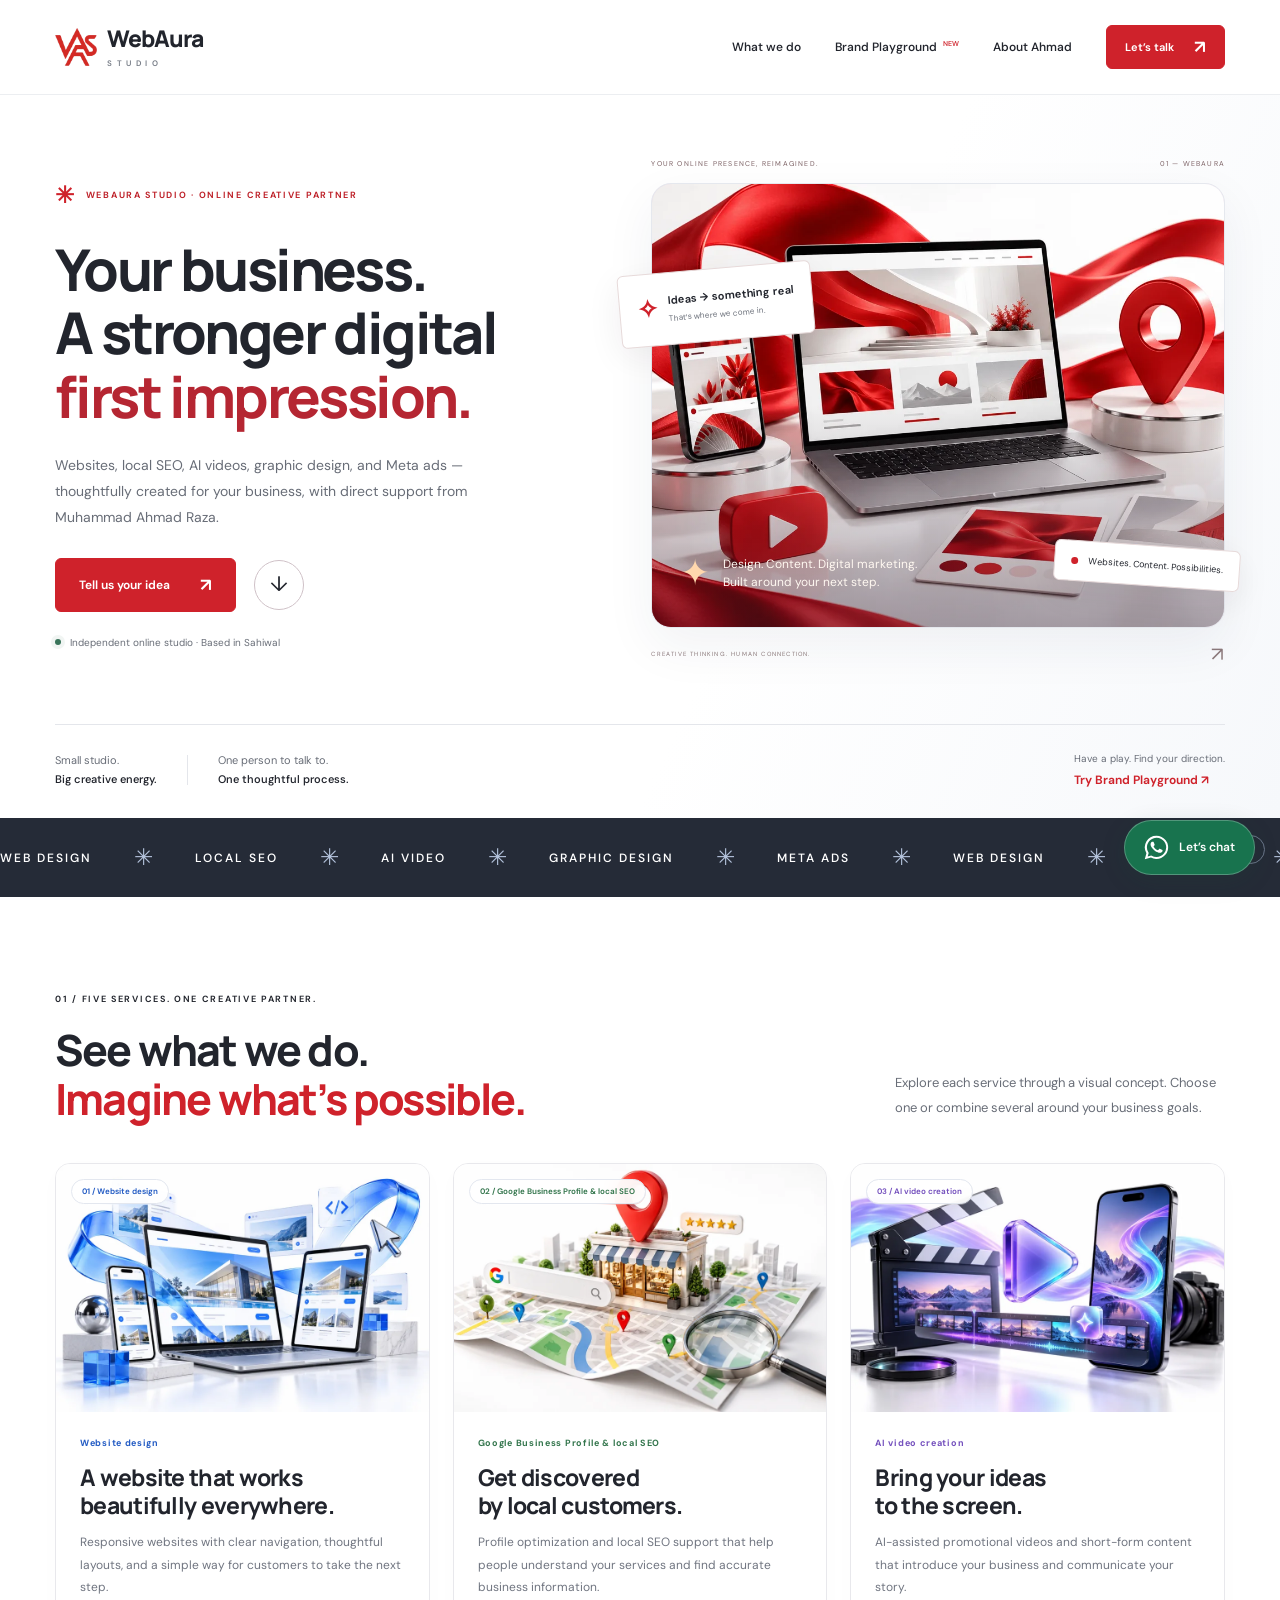
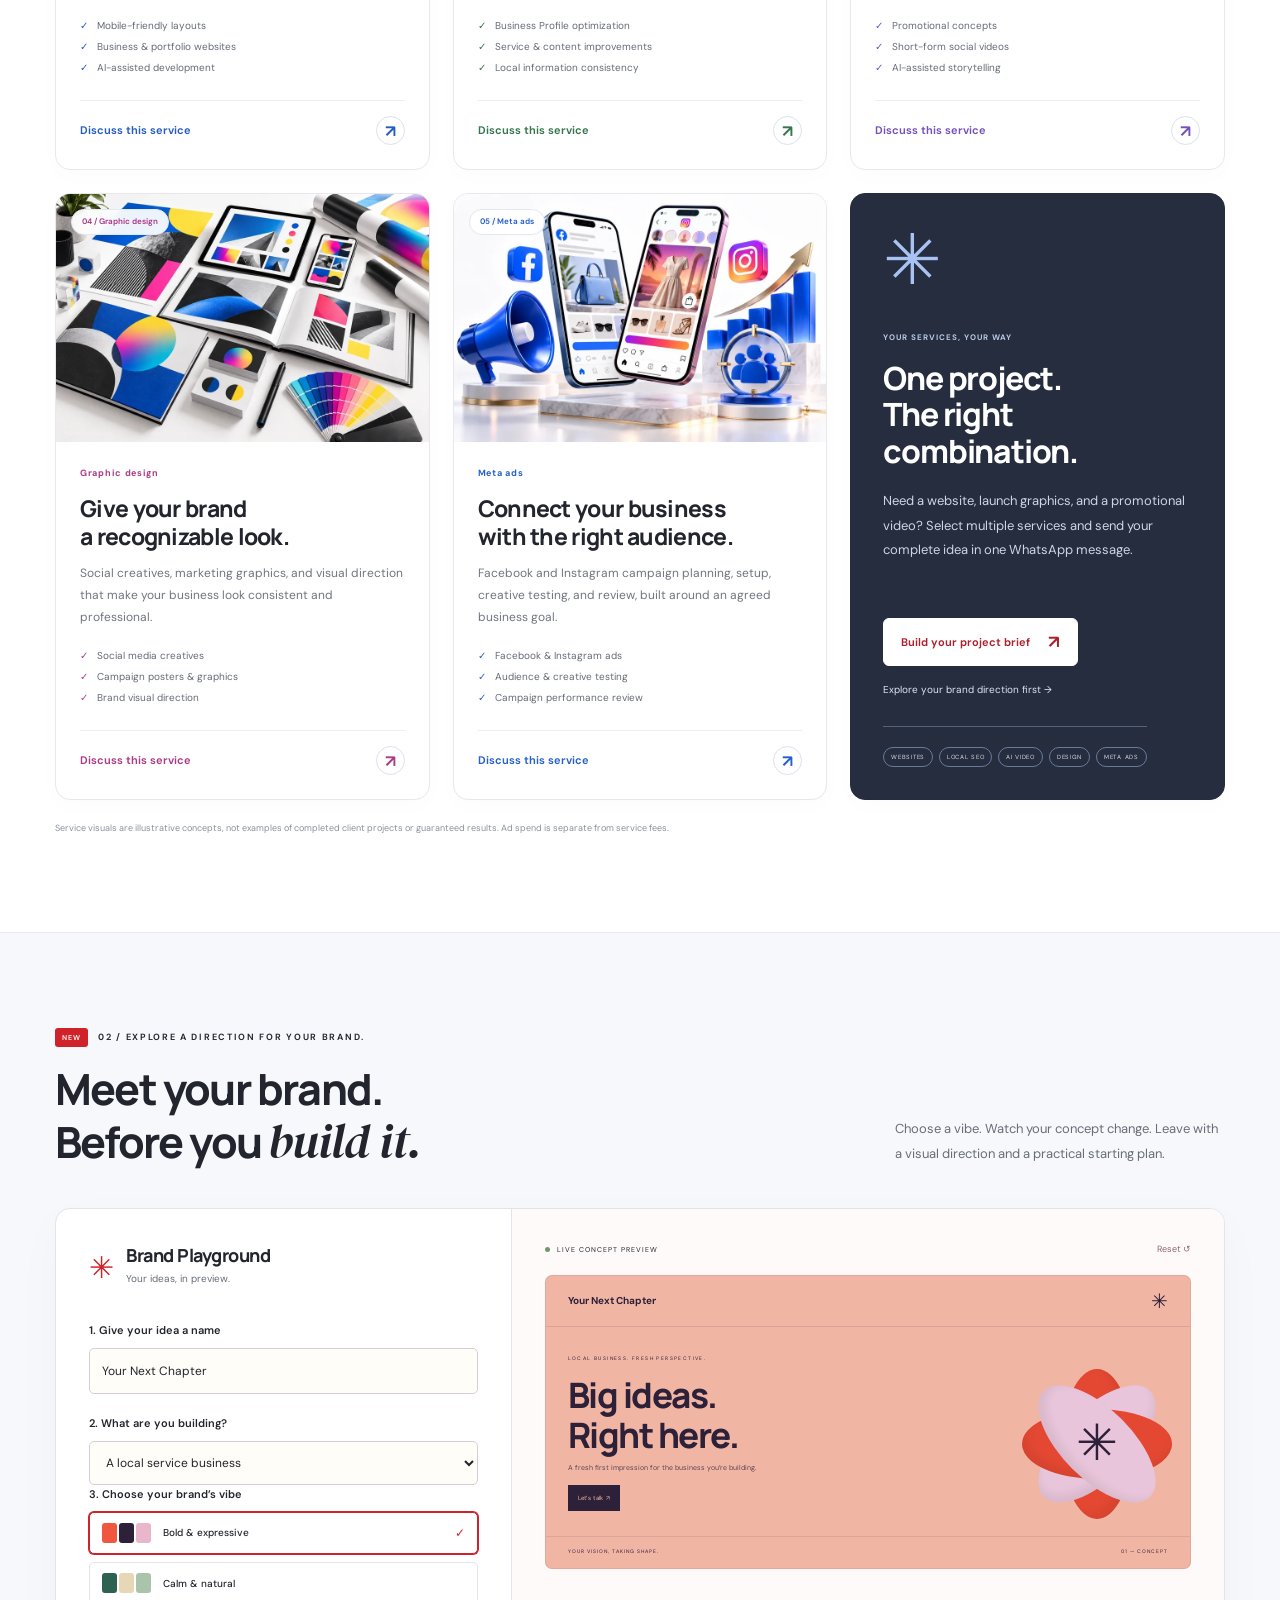
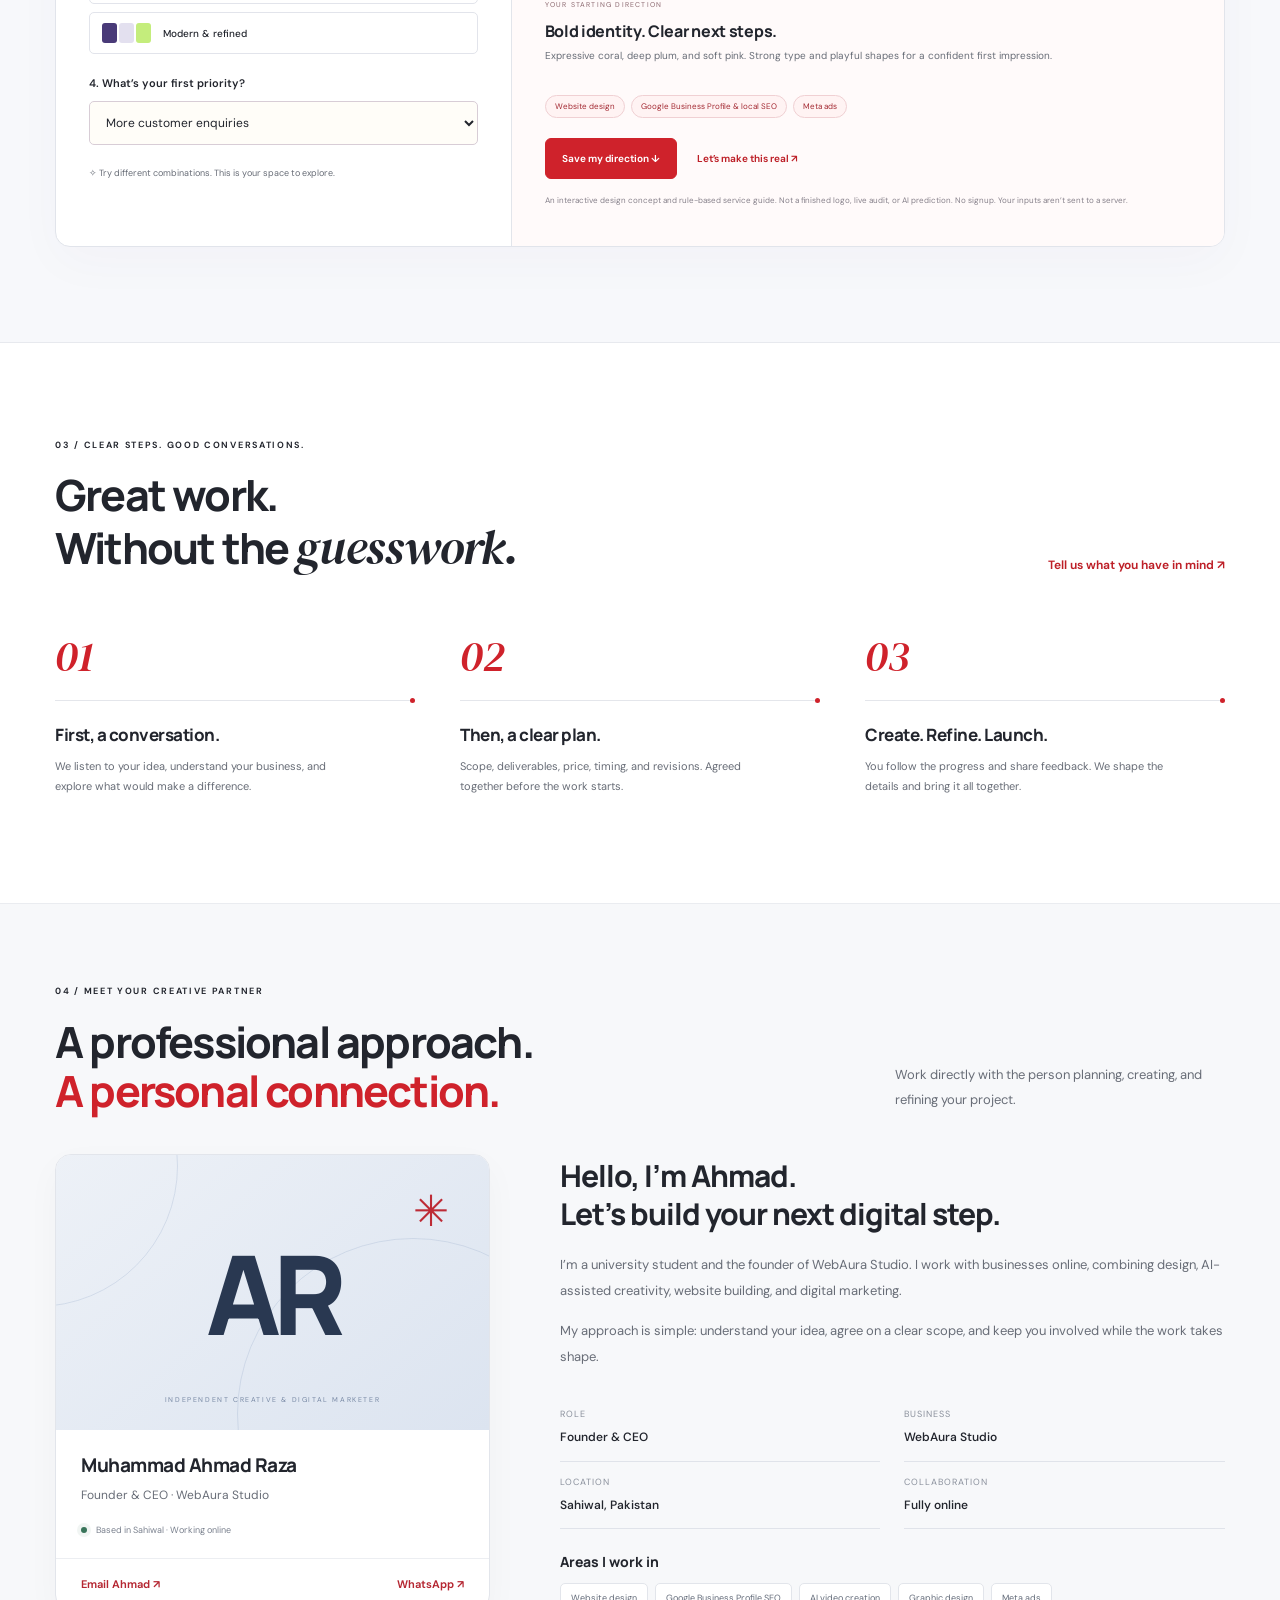
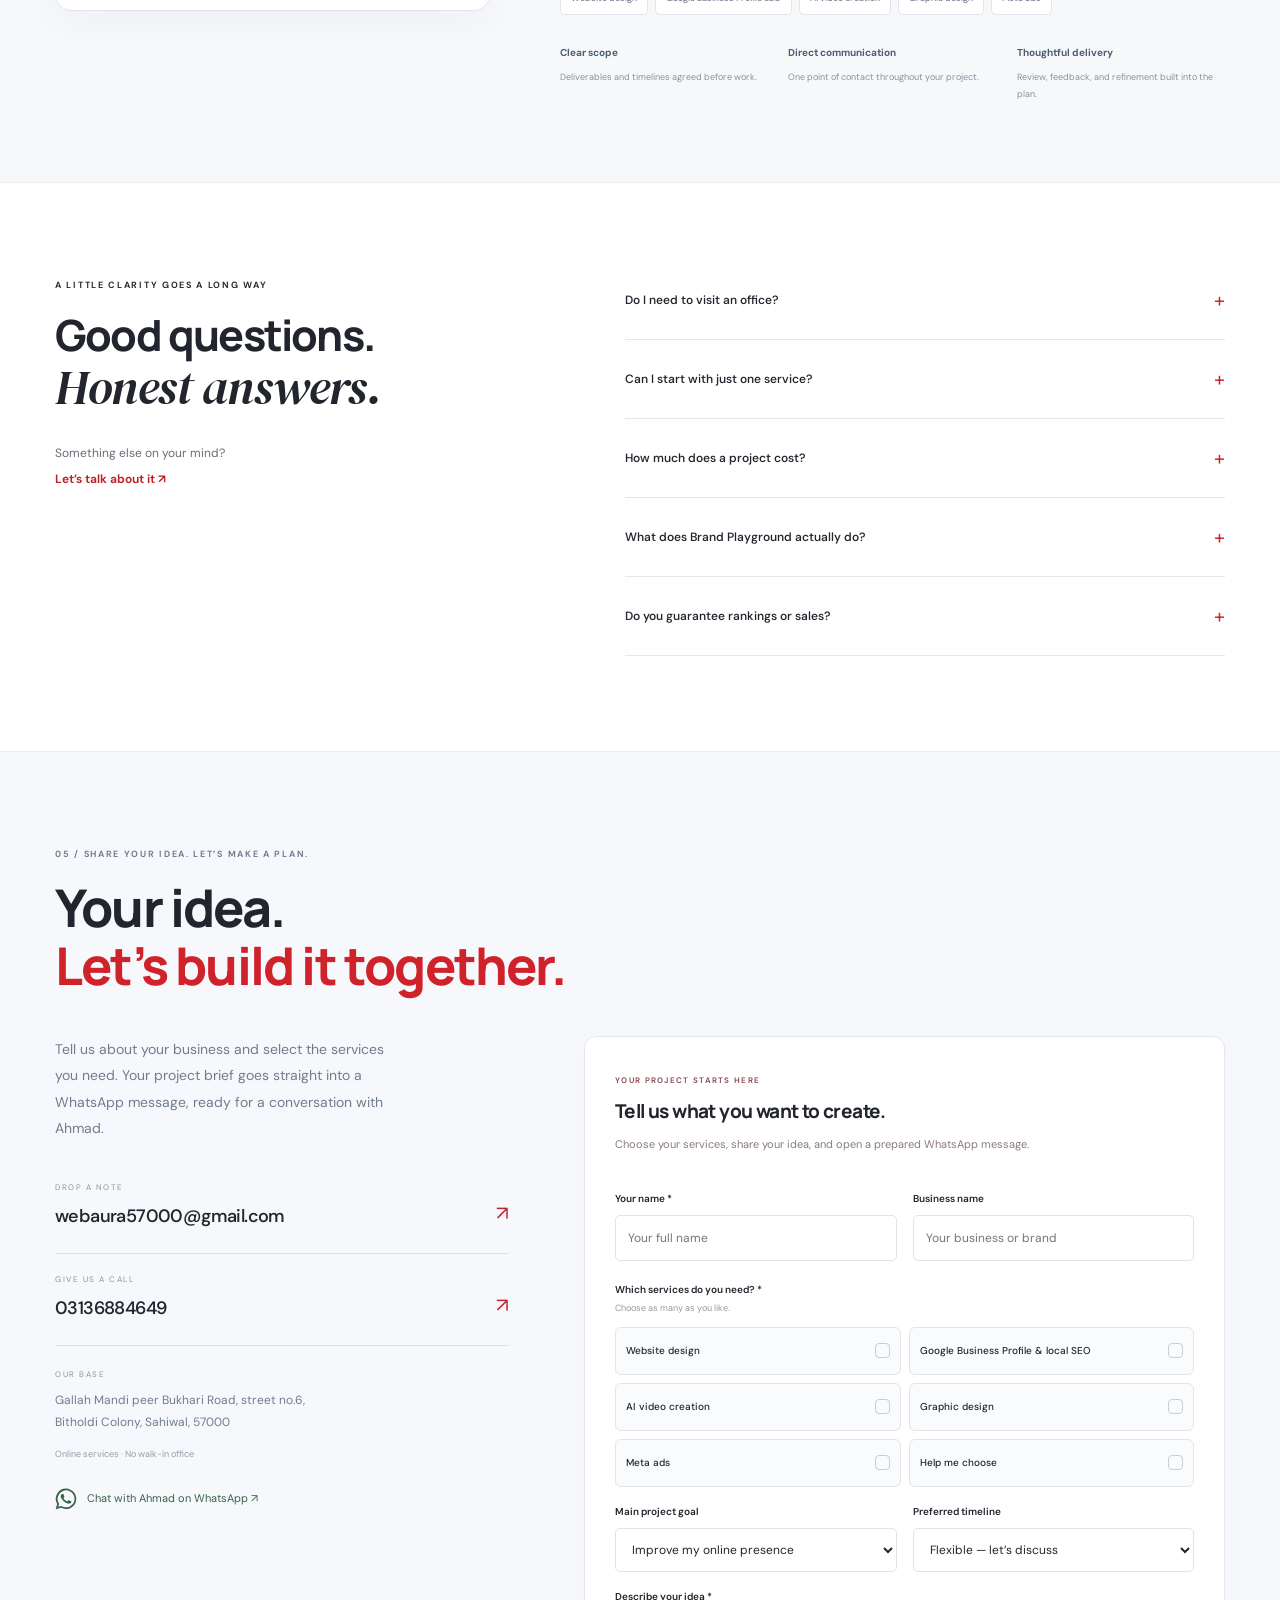
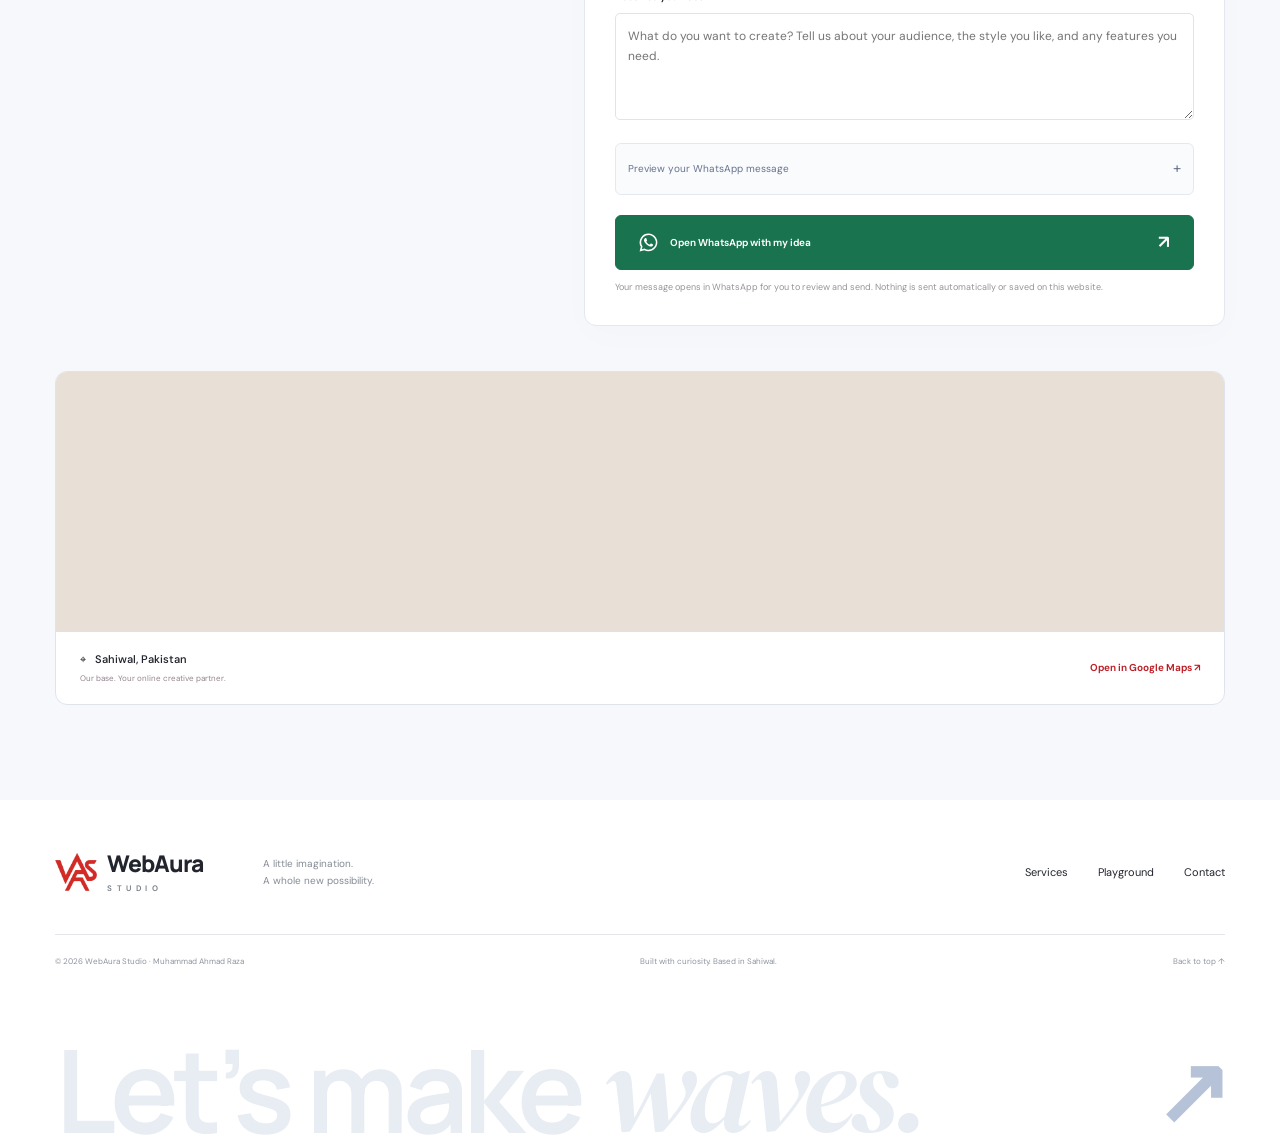
==== commit cd8f150b: "Add service-specific visual posters, founder profile, and WhatsApp project briefs" ====
--- a/index.html
+++ b/index.html
@@ -1,11 +1,11 @@
-<!doctype html><html lang="en"><head><meta charset="utf-8"><meta name="viewport" content="width=device-width,initial-scale=1"><title>WebAura Studio — Give your brand a little wow.</title><meta name="description" content="Websites, local SEO, AI videos, graphic design and Meta ads by Muhammad Ahmad Raza. An independent online creative studio based in Sahiwal."><meta name="theme-color" content="#fff9f0"><link rel="icon" href="assets/logo.png"><link rel="stylesheet" href="style.css"><script defer src="app.js"></script></head><body>
-<a class="skip" href="#main">Skip to content</a><div class="scroll-progress" aria-hidden="true"></div><header><div class="shell navigation"><a href="#home" class="logo"><img src="assets/logo.png" alt="" width="42" height="42"><span>WebAura<span>STUDIO</span></span></a><button class="menu" aria-label="Open navigation" aria-controls="main-nav" aria-expanded="false"><span></span><span></span></button><nav id="main-nav" aria-label="Main navigation"><a href="#services">What we do</a><a href="#playground">Brand Playground <i>NEW</i></a><a href="#studio">The studio</a><a href="#contact" class="button button-small">Let’s talk <span>↗</span></a></nav></div></header>
-<main id="main"><section id="home" class="hero"><div class="shell"><div class="hero-top"><div class="hero-copy"><div class="eyebrow"><span class="little-star">✳</span> YOUR NEXT CHAPTER, WITH MORE AURA.</div><h1>Good ideas deserve<br>a <span class="serif coral">great first</span><br><span class="serif coral">impression.</span><svg class="headline-star" viewBox="0 0 100 100" aria-hidden="true"><path d="M50 0 59 32 85 15 68 41 100 50 68 59 85 85 59 68 50 100 41 68 15 85 32 59 0 50 32 41 15 15 41 32Z"/></svg></h1><p>We turn your business into a brand people notice.<br>Beautiful websites. Scroll-stopping content.<br>Marketing with a clear direction.</p><div class="hero-actions"><a class="button" href="#contact">Let’s create your next big thing <span>↗</span></a><a class="round-link" href="#services" aria-label="Explore our services">↓</a></div><div class="hero-small"><span class="online-dot"></span> Independent online studio · Based in Sahiwal</div></div><div class="hero-image-wrap"><div class="image-topline"><span>IDEAS IN GOOD COMPANY.</span><span>01 — WEBAURA</span></div><div class="hero-photo"><img src="assets/intro-cover.webp" alt="Creative brand design still life with a laptop, coral sculptural ribbon and lavender objects" width="1200" height="800" fetchpriority="high"><div class="photo-label"><span>✦</span> A fresh perspective<br>for your next big idea.</div></div><div class="floating-note note-one"><span>✧</span><div>Ideas → something real<small>That’s where we come in.</small></div></div><div class="floating-note note-two"><span class="note-dot"></span> Websites. Content. Possibilities.</div><div class="image-bottomline"><span>CREATIVE THINKING. HUMAN CONNECTION.</span><span>↗</span></div></div></div><div class="hero-bottom"><p>Small studio.<br><strong>Big creative energy.</strong></p><span class="divider"></span><p>One person to talk to.<br><strong>One thoughtful process.</strong></p><a href="#playground">Have a play. Find your direction.<span>Try Brand Playground ↗</span></a></div></div></section>
+<!doctype html><html lang="en"><head><meta charset="utf-8"><meta name="viewport" content="width=device-width,initial-scale=1"><title>WebAura Studio | Websites, Creative & Digital Marketing</title><meta name="description" content="Websites, local SEO, AI videos, graphic design and Meta ads by Muhammad Ahmad Raza. An independent online creative studio based in Sahiwal."><meta name="theme-color" content="#ffffff"><link rel="icon" href="assets/logo.png"><link rel="stylesheet" href="style.css"><script defer src="app.js"></script></head><body>
+<a class="skip" href="#main">Skip to content</a><div class="scroll-progress" aria-hidden="true"></div><header><div class="shell navigation"><a href="#home" class="logo"><img src="assets/logo.png" alt="" width="42" height="42"><span>WebAura<span>STUDIO</span></span></a><button class="menu" aria-label="Open navigation" aria-controls="main-nav" aria-expanded="false"><span></span><span></span></button><nav id="main-nav" aria-label="Main navigation"><a href="#services">What we do</a><a href="#playground">Brand Playground <i>NEW</i></a><a href="#studio">About Ahmad</a><a href="#contact" class="button button-small">Let’s talk <span>↗</span></a></nav></div></header>
+<main id="main"><section id="home" class="hero"><div class="shell"><div class="hero-top"><div class="hero-copy"><div class="eyebrow"><span class="little-star">✳</span> WEBAURA STUDIO · ONLINE CREATIVE PARTNER</div><h1>Your business.<br>A stronger digital<br><span class="coral">first impression.</span></h1><p>Websites, local SEO, AI videos, graphic design, and Meta ads — thoughtfully created for your business, with direct support from Muhammad Ahmad Raza.</p><div class="hero-actions"><a class="button" href="#contact">Tell us your idea <span>↗</span></a><a class="round-link" href="#services" aria-label="Explore our services">↓</a></div><div class="hero-small"><span class="online-dot"></span> Independent online studio · Based in Sahiwal</div></div><div class="hero-image-wrap"><div class="image-topline"><span>YOUR ONLINE PRESENCE, REIMAGINED.</span><span>01 — WEBAURA</span></div><div class="hero-photo"><img src="assets/home-cover.webp" alt="Digital marketing cover showing a laptop, smartphone, location pin, video play symbol, and design swatches" width="1200" height="800" fetchpriority="high"><div class="photo-label"><span>✦</span> Design. Content. Digital marketing.<br>Built around your next step.</div></div><div class="floating-note note-one"><span>✧</span><div>Ideas → something real<small>That’s where we come in.</small></div></div><div class="floating-note note-two"><span class="note-dot"></span> Websites. Content. Possibilities.</div><div class="image-bottomline"><span>CREATIVE THINKING. HUMAN CONNECTION.</span><span>↗</span></div></div></div><div class="hero-bottom"><p>Small studio.<br><strong>Big creative energy.</strong></p><span class="divider"></span><p>One person to talk to.<br><strong>One thoughtful process.</strong></p><a href="#playground">Have a play. Find your direction.<span>Try Brand Playground ↗</span></a></div></div></section>
 <div class="marquee" aria-label="Web design, local SEO, AI video, graphic design and Meta ads"><div class="marquee-track"><span>WEB DESIGN</span><b>✳</b><span>LOCAL SEO</span><b>✳</b><span>AI VIDEO</span><b>✳</b><span>GRAPHIC DESIGN</span><b>✳</b><span>META ADS</span><b>✳</b><span aria-hidden="true">WEB DESIGN</span><b aria-hidden="true">✳</b><span aria-hidden="true">LOCAL SEO</span><b aria-hidden="true">✳</b><span aria-hidden="true">AI VIDEO</span><b aria-hidden="true">✳</b><span aria-hidden="true">GRAPHIC DESIGN</span><b aria-hidden="true">✳</b><span aria-hidden="true">META ADS</span><b aria-hidden="true">✳</b></div><button id="pauseMotion" aria-pressed="false" aria-label="Pause decorative motion">Ⅱ</button></div>
-<section id="services" class="section"><div class="shell"><div class="section-head reveal"><div><div class="eyebrow">01 / MADE FOR YOUR NEXT MOVE</div><h2>A little strategy.<br>A whole lot of <span class="serif">creative.</span></h2></div><p>You bring the idea. We bring the skills to make it happen.<br>Pick what you need — we’ll keep it simple.</p></div><div class="service-grid"><article class="service-card peach reveal"><div class="card-top"><span class="card-number">01 / BUILD</span><svg viewBox="0 0 48 48" aria-hidden="true"><rect x="6" y="9" width="36" height="29" rx="4"/><path d="M6 17h36M12 13h1m4 0h1m4 0h1M20 23l-5 5 5 5m8-10 5 5-5 5"/></svg></div><h3>Websites that<br>feel like <span class="serif">you.</span></h3><p>Clear, mobile-friendly websites that introduce your business and make the next step obvious.</p><div class="service-tags"><span>Responsive design</span><span>AI-assisted builds</span></div><a href="#contact" data-service="Website design">Let’s build your website <span class="arrow-circle">↗</span></a><div class="card-art web-art" aria-hidden="true"><div class="mini-browser"><small>yourbrand / your next chapter</small><b>Made to<br>stand out.</b><i>Explore →</i><span>✳</span></div></div></article><article class="service-card lavender reveal"><div class="card-top"><span class="card-number">02 / DISCOVER</span><svg viewBox="0 0 48 48" aria-hidden="true"><path d="M37 20c0 10-13 22-13 22S11 30 11 20a13 13 0 1 1 26 0Z"/><circle cx="24" cy="20" r="5"/></svg></div><h3>Help local people<br><span class="serif">find you.</span></h3><p>A clearer Google Business Profile and local SEO support to help customers understand what you offer.</p><div class="service-tags"><span>Profile optimization</span><span>Local visibility</span></div><a href="#contact" data-service="Google Business Profile & local SEO">Explore local SEO <span class="arrow-circle">↗</span></a><div class="card-art map-art" aria-hidden="true"><div class="map-road"></div><span class="map-pin">⌖</span><div class="map-bubble">Your business<br><small>Right where it belongs.</small></div></div></article><article class="service-card mint reveal"><div class="card-top"><span class="card-number">03 / CREATE</span><svg viewBox="0 0 48 48" aria-hidden="true"><rect x="6" y="10" width="36" height="28" rx="7"/><path d="m20 17 12 7-12 7Z"/></svg></div><h3>Stories worth<br><span class="serif">stopping for.</span></h3><p>AI-assisted promotional videos and short-form content that give your ideas a visual voice.</p><div class="service-tags"><span>AI video</span><span>Social content</span></div><a href="#contact" data-service="AI video creation">Bring your story to life <span class="arrow-circle">↗</span></a><div class="card-art video-art" aria-hidden="true"><div class="video-frame"><i></i><i></i><i></i><b>▶</b></div><span>YOUR NEXT STORY.</span></div></article><article class="service-card butter reveal"><div class="card-top"><span class="card-number">04 / EXPRESS</span><svg viewBox="0 0 48 48" aria-hidden="true"><path d="m8 32 22-22 9 9-22 22-12 2Zm17-17 9 9M8 32l9 9M35 6l7 7"/></svg></div><h3>A brand with<br><span class="serif">personality.</span></h3><p>Social creatives, campaign graphics, and visual direction that make your business recognizable.</p><div class="service-tags"><span>Graphic design</span><span>Brand visuals</span></div><a href="#contact" data-service="Graphic design">Find your visual voice <span class="arrow-circle">↗</span></a><div class="card-art design-art" aria-hidden="true"><div><b>hello,<br>different.</b><span>✺</span></div><i></i><i></i></div></article><article class="service-card rose reveal"><div class="card-top"><span class="card-number">05 / CONNECT</span><svg viewBox="0 0 48 48" aria-hidden="true"><path d="M8 35h32M12 29l10-9 7 4 10-14M30 10h9v9"/></svg></div><h3>Reach people.<br><span class="serif">Start conversations.</span></h3><p>Focused Facebook and Instagram campaigns, built around relevant creative and a clear goal.</p><div class="service-tags"><span>Meta ads</span><span>Creative testing</span></div><a href="#contact" data-service="Meta ads">Plan your next campaign <span class="arrow-circle">↗</span></a><div class="card-art ads-art" aria-hidden="true"><span>LET’S MAKE<br><b>SOME NOISE.</b></span><div>↗</div></div></article><article class="service-card dark-card reveal"><div class="card-top"><span class="card-number">YOUR IDEA / YOUR WAY</span><span class="large-star">✳</span></div><h3>Not sure what<br>you <span class="serif">need yet?</span></h3><p>Build a sample brand direction, explore a service plan, and take your first idea for a test drive.</p><a class="button button-light" href="#playground">Enter Brand Playground <span>↗</span></a><small>A little exploration goes a long way.</small><div class="dark-orbits" aria-hidden="true"><i></i><i></i><i></i></div></article></div></div></section>
-<section id="playground" class="play-section section"><div class="shell"><div class="section-head reveal"><div><div class="eyebrow"><span class="new-pill">NEW</span> 02 / LESS GUESSWORK. MORE YOU.</div><h2>Meet your brand.<br>Before you <span class="serif">build it.</span></h2></div><p>Choose a vibe. Watch your concept change. Leave with a visual direction and a practical starting plan.</p></div><div class="playground reveal"><div class="play-controls"><div class="play-control-title"><span>✳</span><div><h3>Brand Playground</h3><small>Your ideas, in preview.</small></div></div><label for="brandName">1. Give your idea a name</label><input id="brandName" value="Your Next Chapter" maxlength="40" placeholder="Your business name"><label for="businessType">2. What are you building?</label><select id="businessType"><option value="local">A local service business</option><option value="shop">An online shop</option><option value="creator">A personal brand</option><option value="startup">A new startup</option></select><fieldset><legend>3. Choose your brand’s vibe</legend><div class="vibe-choices"><button type="button" class="vibe active" data-vibe="bold" aria-pressed="true"><span class="swatches"><i></i><i></i><i></i></span><b>Bold & expressive</b></button><button type="button" class="vibe" data-vibe="calm" aria-pressed="false"><span class="swatches calm-swatches"><i></i><i></i><i></i></span><b>Calm & natural</b></button><button type="button" class="vibe" data-vibe="modern" aria-pressed="false"><span class="swatches modern-swatches"><i></i><i></i><i></i></span><b>Modern & refined</b></button></div></fieldset><label for="goal">4. What’s your first priority?</label><select id="goal"><option value="enquiries">More customer enquiries</option><option value="awareness">A recognizable brand</option><option value="sales">A better online sales journey</option></select><div class="play-controls-note">✧ Try different combinations. This is your space to explore.</div></div><div class="play-preview"><div class="preview-caption"><span><i class="live-dot"></i> LIVE CONCEPT PREVIEW</span><button type="button" id="resetPlay">Reset ↺</button></div><div class="brand-preview" id="brandPreview" data-vibe="bold"><div class="demo-nav"><b id="previewName">Your Next Chapter</b><span>✳</span></div><div class="demo-content"><span id="previewCategory">LOCAL BUSINESS. FRESH PERSPECTIVE.</span><h3 id="previewHeadline">Big ideas.<br>Right here.</h3><p id="previewDescription">A fresh first impression for the business you’re building.</p><span class="demo-cta" id="previewCta">Let’s talk ↗</span><div class="demo-sculpture" aria-hidden="true"><i></i><i></i><i></i><i></i><b>✳</b></div></div><div class="demo-footer"><span>YOUR VISION, TAKING SHAPE.</span><span>01 — CONCEPT</span></div></div><div class="direction-summary" aria-live="polite"><span>YOUR STARTING DIRECTION</span><h4 id="directionTitle">Bold identity. Clear next steps.</h4><p id="directionText"></p><div id="suggestedServices" class="suggested-services"></div></div><div class="play-actions"><button class="button" id="saveDirection">Save my direction ↓</button><a href="#contact" class="text-link" id="discussDirection">Let’s make this real ↗</a></div><p class="tool-note">An interactive design concept and rule-based service guide. Not a finished logo, live audit, or AI prediction. No signup. Your inputs aren’t sent to a server.</p></div></div></div></section>
+<section id="services" class="section"><div class="shell"><div class="section-head reveal"><div><div class="eyebrow">01 / FIVE SERVICES. ONE CREATIVE PARTNER.</div><h2>See what we do.<br><span class="coral">Imagine what’s possible.</span></h2></div><p>Explore each service through a visual concept. Choose one or combine several around your business goals.</p></div><div class="poster-service-grid"><article class="poster-service service-web reveal"><div class="poster-image"><img src="assets/service-web.webp" alt="Laptop, tablet and phone demonstrating responsive website layouts" width="900" height="600" loading="lazy"><span class="poster-index">01 / Website design</span></div><div class="poster-content"><span class="service-kicker">Website design</span><h3>A website that works<br>beautifully everywhere.</h3><p>Responsive websites with clear navigation, thoughtful layouts, and a simple way for customers to take the next step.</p><ul><li>Mobile-friendly layouts</li><li>Business & portfolio websites</li><li>AI-assisted development</li></ul><a href="#contact" data-service="Website design">Discuss this service <span class="arrow-circle">↗</span></a></div></article><article class="poster-service service-seo reveal"><div class="poster-image"><img src="assets/service-seo.webp" alt="Red location pin, city map, search and storefront illustrating local SEO" width="900" height="600" loading="lazy"><span class="poster-index">02 / Google Business Profile & local SEO</span></div><div class="poster-content"><span class="service-kicker">Google Business Profile & local SEO</span><h3>Get discovered<br>by local customers.</h3><p>Profile optimization and local SEO support that help people understand your services and find accurate business information.</p><ul><li>Business Profile optimization</li><li>Service & content improvements</li><li>Local information consistency</li></ul><a href="#contact" data-service="Google Business Profile & local SEO">Discuss this service <span class="arrow-circle">↗</span></a></div></article><article class="poster-service service-video reveal"><div class="poster-image"><img src="assets/service-video.webp" alt="Play button, video frames and cinema tools illustrating AI video creation" width="900" height="600" loading="lazy"><span class="poster-index">03 / AI video creation</span></div><div class="poster-content"><span class="service-kicker">AI video creation</span><h3>Bring your ideas<br>to the screen.</h3><p>AI-assisted promotional videos and short-form content that introduce your business and communicate your story.</p><ul><li>Promotional concepts</li><li>Short-form social videos</li><li>AI-assisted storytelling</li></ul><a href="#contact" data-service="AI video creation">Discuss this service <span class="arrow-circle">↗</span></a></div></article><article class="poster-service service-design reveal"><div class="poster-image"><img src="assets/service-design.webp" alt="Brand stationery, poster layouts and color swatches illustrating graphic design" width="900" height="600" loading="lazy"><span class="poster-index">04 / Graphic design</span></div><div class="poster-content"><span class="service-kicker">Graphic design</span><h3>Give your brand<br>a recognizable look.</h3><p>Social creatives, marketing graphics, and visual direction that make your business look consistent and professional.</p><ul><li>Social media creatives</li><li>Campaign posters & graphics</li><li>Brand visual direction</li></ul><a href="#contact" data-service="Graphic design">Discuss this service <span class="arrow-circle">↗</span></a></div></article><article class="poster-service service-ads reveal"><div class="poster-image"><img src="assets/service-ads.webp" alt="Social advertising phone screens, megaphone and target illustrating Meta ads" width="900" height="600" loading="lazy"><span class="poster-index">05 / Meta ads</span></div><div class="poster-content"><span class="service-kicker">Meta ads</span><h3>Connect your business<br>with the right audience.</h3><p>Facebook and Instagram campaign planning, setup, creative testing, and review, built around an agreed business goal.</p><ul><li>Facebook & Instagram ads</li><li>Audience & creative testing</li><li>Campaign performance review</li></ul><a href="#contact" data-service="Meta ads">Discuss this service <span class="arrow-circle">↗</span></a></div></article><article class="poster-service package-card reveal"><span class="package-spark">✳</span><span class="service-kicker">YOUR SERVICES, YOUR WAY</span><h3>One project.<br>The right combination.</h3><p>Need a website, launch graphics, and a promotional video? Select multiple services and send your complete idea in one WhatsApp message.</p><a href="#contact" class="button button-light">Build your project brief <span>↗</span></a><a href="#playground" class="package-secondary">Explore your brand direction first →</a><div class="package-labels"><span>WEBSITES</span><span>LOCAL SEO</span><span>AI VIDEO</span><span>DESIGN</span><span>META ADS</span></div></article></div><p class="concept-caption">Service visuals are illustrative concepts, not examples of completed client projects or guaranteed results. Ad spend is separate from service fees.</p></div></section>
+<section id="playground" class="play-section section"><div class="shell"><div class="section-head reveal"><div><div class="eyebrow"><span class="new-pill">NEW</span> 02 / EXPLORE A DIRECTION FOR YOUR BRAND.</div><h2>Meet your brand.<br>Before you <span class="serif">build it.</span></h2></div><p>Choose a vibe. Watch your concept change. Leave with a visual direction and a practical starting plan.</p></div><div class="playground reveal"><div class="play-controls"><div class="play-control-title"><span>✳</span><div><h3>Brand Playground</h3><small>Your ideas, in preview.</small></div></div><label for="brandName">1. Give your idea a name</label><input id="brandName" value="Your Next Chapter" maxlength="40" placeholder="Your business name"><label for="businessType">2. What are you building?</label><select id="businessType"><option value="local">A local service business</option><option value="shop">An online shop</option><option value="creator">A personal brand</option><option value="startup">A new startup</option></select><fieldset><legend>3. Choose your brand’s vibe</legend><div class="vibe-choices"><button type="button" class="vibe active" data-vibe="bold" aria-pressed="true"><span class="swatches"><i></i><i></i><i></i></span><b>Bold & expressive</b></button><button type="button" class="vibe" data-vibe="calm" aria-pressed="false"><span class="swatches calm-swatches"><i></i><i></i><i></i></span><b>Calm & natural</b></button><button type="button" class="vibe" data-vibe="modern" aria-pressed="false"><span class="swatches modern-swatches"><i></i><i></i><i></i></span><b>Modern & refined</b></button></div></fieldset><label for="goal">4. What’s your first priority?</label><select id="goal"><option value="enquiries">More customer enquiries</option><option value="awareness">A recognizable brand</option><option value="sales">A better online sales journey</option></select><div class="play-controls-note">✧ Try different combinations. This is your space to explore.</div></div><div class="play-preview"><div class="preview-caption"><span><i class="live-dot"></i> LIVE CONCEPT PREVIEW</span><button type="button" id="resetPlay">Reset ↺</button></div><div class="brand-preview" id="brandPreview" data-vibe="bold"><div class="demo-nav"><b id="previewName">Your Next Chapter</b><span>✳</span></div><div class="demo-content"><span id="previewCategory">LOCAL BUSINESS. FRESH PERSPECTIVE.</span><h3 id="previewHeadline">Big ideas.<br>Right here.</h3><p id="previewDescription">A fresh first impression for the business you’re building.</p><span class="demo-cta" id="previewCta">Let’s talk ↗</span><div class="demo-sculpture" aria-hidden="true"><i></i><i></i><i></i><i></i><b>✳</b></div></div><div class="demo-footer"><span>YOUR VISION, TAKING SHAPE.</span><span>01 — CONCEPT</span></div></div><div class="direction-summary" aria-live="polite"><span>YOUR STARTING DIRECTION</span><h4 id="directionTitle">Bold identity. Clear next steps.</h4><p id="directionText"></p><div id="suggestedServices" class="suggested-services"></div></div><div class="play-actions"><button class="button" id="saveDirection">Save my direction ↓</button><a href="#contact" class="text-link" id="discussDirection">Let’s make this real ↗</a></div><p class="tool-note">An interactive design concept and rule-based service guide. Not a finished logo, live audit, or AI prediction. No signup. Your inputs aren’t sent to a server.</p></div></div></div></section>
 <section class="section process-section"><div class="shell"><div class="section-head reveal"><div><div class="eyebrow">03 / CLEAR STEPS. GOOD CONVERSATIONS.</div><h2>Great work.<br>Without the <span class="serif">guesswork.</span></h2></div><a class="text-link" href="#contact">Tell us what you have in mind ↗</a></div><div class="process-grid"><article class="reveal"><span>01</span><div class="step-line"></div><h3>First, a conversation.</h3><p>We listen to your idea, understand your business, and explore what would make a difference.</p></article><article class="reveal"><span>02</span><div class="step-line"></div><h3>Then, a clear plan.</h3><p>Scope, deliverables, price, timing, and revisions. Agreed together before the work starts.</p></article><article class="reveal"><span>03</span><div class="step-line"></div><h3>Create. Refine. Launch.</h3><p>You follow the progress and share feedback. We shape the details and bring it all together.</p></article></div></div></section>
-<section class="studio-section" id="studio"><div class="shell studio-grid"><div class="founder-visual reveal"><div class="founder-pattern" aria-hidden="true"><span>✳</span><span>✳</span><span>✳</span><span>✳</span></div><div class="founder-monogram" aria-label="Muhammad Ahmad Raza initials">AR<span>INDEPENDENT MIND.<br>CREATIVE HEART.</span></div><div class="founder-name"><span>Muhammad Ahmad Raza<small>FOUNDER & CEO, WEBAURA STUDIO</small></span><a href="mailto:webaura57000@gmail.com" aria-label="Email Muhammad Ahmad Raza">↗</a></div></div><div class="studio-copy reveal"><div class="eyebrow">04 / THE PERSON BEHIND THE STUDIO</div><h2>Small by design.<br><span class="serif">Personal by nature.</span></h2><p>I’m Muhammad Ahmad Raza — a university student, creative thinker, and the founder of WebAura Studio.</p><p>I bring together website building, local SEO, AI-assisted video, graphics, and Meta ads to help businesses take their next digital step.</p><p>Based in Sahiwal and working online, I keep things direct: you talk to the person doing the work, from the first hello to the final detail.</p><div class="studio-chips"><span>✧ Direct communication</span><span>⌖ Sahiwal, Pakistan</span><span>↗ Fully online</span></div><a href="https://wa.me/923136884649" target="_blank" rel="noopener" class="button button-dark">Say hello to Ahmad <span>↗</span></a></div></div></section>
+<section class="studio-section" id="studio"><div class="shell"><div class="section-head reveal"><div><div class="eyebrow">04 / MEET YOUR CREATIVE PARTNER</div><h2>A professional approach.<br><span class="coral">A personal connection.</span></h2></div><p>Work directly with the person planning, creating, and refining your project.</p></div><div class="profile-grid"><div class="profile-card reveal"><div class="profile-monogram" aria-label="Muhammad Ahmad Raza initials"><span>AR</span><i>✳</i><small>INDEPENDENT CREATIVE & DIGITAL MARKETER</small></div><div class="profile-name"><h3>Muhammad Ahmad Raza</h3><p>Founder & CEO · WebAura Studio</p><span class="profile-status"><i class="online-dot"></i> Based in Sahiwal · Working online</span></div><div class="profile-contact"><a href="mailto:webaura57000@gmail.com">Email Ahmad ↗</a><a href="https://wa.me/923136884649" target="_blank" rel="noopener">WhatsApp ↗</a></div></div><div class="profile-copy reveal"><h3>Hello, I’m Ahmad.<br>Let’s build your next digital step.</h3><p>I’m a university student and the founder of WebAura Studio. I work with businesses online, combining design, AI-assisted creativity, website building, and digital marketing.</p><p>My approach is simple: understand your idea, agree on a clear scope, and keep you involved while the work takes shape.</p><dl class="profile-facts"><div><dt>Role</dt><dd>Founder & CEO</dd></div><div><dt>Business</dt><dd>WebAura Studio</dd></div><div><dt>Location</dt><dd>Sahiwal, Pakistan</dd></div><div><dt>Collaboration</dt><dd>Fully online</dd></div></dl><h4>Areas I work in</h4><div class="expertise-tags"><span>Website design</span><span>Google Business Profile SEO</span><span>AI video creation</span><span>Graphic design</span><span>Meta ads</span></div><div class="profile-principles"><div><b>Clear scope</b><small>Deliverables and timelines agreed before work.</small></div><div><b>Direct communication</b><small>One point of contact throughout your project.</small></div><div><b>Thoughtful delivery</b><small>Review, feedback, and refinement built into the plan.</small></div></div></div></div></div></section>
 <section class="section"><div class="shell faq-grid"><div class="reveal"><div class="eyebrow">A LITTLE CLARITY GOES A LONG WAY</div><h2>Good questions.<br><span class="serif">Honest answers.</span></h2><p>Something else on your mind?<br><a class="text-link" href="mailto:webaura57000@gmail.com">Let’s talk about it ↗</a></p></div><div class="faq-list reveal"><details><summary>Do I need to visit an office?<span>+</span></summary><p>No. WebAura Studio provides services online. We discuss requirements, share updates, and deliver remotely. The listed address is our location, not a walk-in agency office.</p></details><details><summary>Can I start with just one service?<span>+</span></summary><p>Absolutely. Start with a website, local SEO, graphics, a video, or an ads project. We’ll agree on a focused scope that makes sense for your needs.</p></details><details><summary>How much does a project cost?<span>+</span></summary><p>Every project is quoted based on deliverables, complexity, timeline, and revisions. We’ll discuss those before work starts. Advertising spend is separate from service fees.</p></details><details><summary>What does Brand Playground actually do?<span>+</span></summary><p>It previews three curated visual styles with your chosen business name and type. Transparent rules suggest services based on your business and priority. You can save a visual direction card and bring that into a project discussion. It does not use a trained AI model.</p></details><details><summary>Do you guarantee rankings or sales?<span>+</span></summary><p>No. Rankings, enquiries, and ad results depend on many factors. We agree on the work and focus on useful creative, thoughtful setup, and learning from real outcomes.</p></details></div></div></section>
-<section id="contact" class="contact-section section"><div class="shell"><div class="contact-heading reveal"><div class="eyebrow">05 / THIS COULD BE THE START OF SOMETHING GOOD</div><h2>Got an idea?<br><span class="serif">Let’s give it some aura.</span><span class="contact-star">✳</span></h2></div><div class="contact-grid"><div class="contact-info reveal"><p>A new website. A fresh visual direction.<br>That campaign you’ve been thinking about.<br>Start with a hello — we’ll take it from there.</p><a class="contact-link" href="mailto:webaura57000@gmail.com"><small>DROP A NOTE</small><strong>webaura57000@gmail.com</strong><span>↗</span></a><a class="contact-link" href="tel:+923136884649"><small>GIVE US A CALL</small><strong>03136884649</strong><span>↗</span></a><div class="contact-address"><small>OUR BASE</small><p>Gallah Mandi peer Bukhari Road, street no.6,<br>Bitholdi Colony, Sahiwal, 57000</p><span>Online services · No walk-in office</span></div><a class="whatsapp-link" href="https://wa.me/923136884649" target="_blank" rel="noopener"><span class="online-dot"></span> Prefer a quick chat? Find us on WhatsApp ↗</a></div><form id="contactForm" class="reveal"><h3>Tell us a little about your idea.</h3><div class="form-row"><div><label for="name">Your name *</label><input id="name" required autocomplete="name" maxlength="100" placeholder="What should we call you?"></div><div><label for="email">Email address *</label><input id="email" required type="email" autocomplete="email" placeholder="you@example.com"></div></div><label for="service">What can we help with?</label><select id="service"><option>Help choosing a service</option><option>Website design</option><option>Google Business Profile & local SEO</option><option>AI video creation</option><option>Graphic design</option><option>Meta ads</option><option>My Brand Playground concept</option></select><label for="message">Your idea *</label><textarea id="message" required rows="4" maxlength="4000" placeholder="Tell us about your business and what you have in mind…"></textarea><button class="button" type="submit">Let’s start a conversation <span>↗</span></button><p class="form-note">Opens your email app with a prepared message. You review and send it. This website doesn’t store submissions.</p><div id="emailFallback" hidden><p>Email app didn’t open? <a href="mailto:webaura57000@gmail.com">Email us directly</a> or <button type="button" id="copyMessage">copy your message</button>.</p><span id="copyStatus" role="status"></span><textarea id="manualCopy" aria-label="Prepared enquiry for manual copying" readonly hidden></textarea></div></form></div><div class="location-card reveal"><iframe title="WebAura Studio location in Sahiwal" src="https://maps.google.com/maps?q=30.654380673927292,73.11284233866434&z=16&output=embed" loading="lazy" referrerpolicy="no-referrer-when-downgrade" allowfullscreen></iframe><div><span>⌖ &nbsp; Sahiwal, Pakistan<small>Our base. Your online creative partner.</small></span><a class="text-link" href="https://www.google.com/maps/search/?api=1&query=30.654380673927292%2C73.11284233866434" target="_blank" rel="noopener">Open in Google Maps ↗</a></div></div></div></section></main>
-<footer><div class="shell"><div class="footer-main"><a class="logo" href="#home"><img src="assets/logo.png" alt="WebAura Studio logo" width="42" height="42"><span>WebAura<span>STUDIO</span></span></a><p>A little imagination.<br>A whole new possibility.</p><div><a href="#services">Services</a><a href="#playground">Playground</a><a href="#contact">Contact</a></div></div><div class="footer-bottom"><span>© 2026 WebAura Studio · Muhammad Ahmad Raza</span><span>Built with curiosity. Based in Sahiwal.</span><a href="#home">Back to top ↑</a></div><div class="footer-wordmark" aria-hidden="true">Let’s make <span class="serif">waves.</span><span>↗</span></div></div></footer><div class="toast" id="toast" role="status"></div></body></html>
+<section id="contact" class="contact-section section"><div class="shell"><div class="contact-heading reveal"><div class="eyebrow">05 / SHARE YOUR IDEA. LET’S MAKE A PLAN.</div><h2>Your idea.<br><span class="coral">Let’s build it together.</span></h2></div><div class="contact-grid"><div class="contact-info reveal"><p>Tell us about your business and select the services you need. Your project brief goes straight into a WhatsApp message, ready for a conversation with Ahmad.</p><a class="contact-link" href="mailto:webaura57000@gmail.com"><small>DROP A NOTE</small><strong>webaura57000@gmail.com</strong><span>↗</span></a><a class="contact-link" href="tel:+923136884649"><small>GIVE US A CALL</small><strong>03136884649</strong><span>↗</span></a><div class="contact-address"><small>OUR BASE</small><p>Gallah Mandi peer Bukhari Road, street no.6,<br>Bitholdi Colony, Sahiwal, 57000</p><span>Online services · No walk-in office</span></div><a class="whatsapp-link" href="https://wa.me/923136884649" target="_blank" rel="noopener"><svg viewBox="0 0 32 32" aria-hidden="true" fill="currentColor"><path d="M16 .9A14.9 14.9 0 0 0 3.1 23.3L1 31l7.9-2.1A14.9 14.9 0 1 0 16 .9Zm0 27.2c-2.2 0-4.3-.6-6.2-1.7l-.4-.2-4.7 1.2L6 22.9l-.3-.5A12.3 12.3 0 1 1 16 28.1Zm6.8-9.2c-.4-.2-2.2-1.1-2.5-1.2-.4-.1-.6-.2-.9.2-.2.4-.9 1.2-1.1 1.4-.2.2-.4.3-.8.1-.4-.2-1.6-.6-3-1.9-1.1-1-1.9-2.2-2.1-2.6-.2-.4 0-.6.2-.8l.6-.7c.2-.2.2-.4.4-.6.1-.3 0-.5 0-.7-.1-.2-.9-2.1-1.2-2.9-.3-.7-.6-.6-.9-.6h-.8c-.3 0-.7.1-1 .5-.3.4-1.3 1.3-1.3 3.1s1.4 3.6 1.6 3.9c.2.2 2.7 4.1 6.5 5.7.9.4 1.6.6 2.2.8.9.3 1.7.3 2.3.1.7-.1 2.2-.9 2.5-1.7.3-.9.3-1.6.2-1.7-.1-.2-.3-.3-.7-.5Z"/></svg> Chat with Ahmad on WhatsApp ↗</a></div><form id="projectForm" class="project-form reveal"><div class="form-heading"><span class="form-step">YOUR PROJECT STARTS HERE</span><h3>Tell us what you want to create.</h3><p>Choose your services, share your idea, and open a prepared WhatsApp message.</p></div><div class="form-row"><div><label for="name">Your name *</label><input id="name" required autocomplete="name" maxlength="100" placeholder="Your full name"></div><div><label for="businessName">Business name</label><input id="businessName" autocomplete="organization" maxlength="100" placeholder="Your business or brand"></div></div><fieldset class="service-picker"><legend>Which services do you need? *</legend><p>Choose as many as you like.</p><div class="service-options"><label class="service-option"><input type="checkbox" name="requestedService" value="Website design"><span><b>Website design</b><i>✓</i></span></label><label class="service-option"><input type="checkbox" name="requestedService" value="Google Business Profile & local SEO"><span><b>Google Business Profile & local SEO</b><i>✓</i></span></label><label class="service-option"><input type="checkbox" name="requestedService" value="AI video creation"><span><b>AI video creation</b><i>✓</i></span></label><label class="service-option"><input type="checkbox" name="requestedService" value="Graphic design"><span><b>Graphic design</b><i>✓</i></span></label><label class="service-option"><input type="checkbox" name="requestedService" value="Meta ads"><span><b>Meta ads</b><i>✓</i></span></label><label class="service-option"><input type="checkbox" name="requestedService" value="Help choosing the right services"><span><b>Help me choose</b><i>✓</i></span></label></div><span id="serviceError" class="field-error" role="status"></span></fieldset><div class="form-row"><div><label for="projectGoal">Main project goal</label><select id="projectGoal"><option>Improve my online presence</option><option>Get more customer enquiries</option><option>Build brand awareness</option><option>Support online sales</option><option>Discuss my idea first</option></select></div><div><label for="timeline">Preferred timeline</label><select id="timeline"><option>Flexible — let’s discuss</option><option>As soon as practical</option><option>Within 2–4 weeks</option><option>Within 1–2 months</option></select></div></div><label for="message">Describe your idea *</label><textarea id="message" required rows="4" maxlength="3000" placeholder="What do you want to create? Tell us about your audience, the style you like, and any features you need."></textarea><details class="message-preview"><summary>Preview your WhatsApp message <span>+</span></summary><pre id="whatsappPreview"></pre></details><button class="button whatsapp-submit" type="submit"><svg viewBox="0 0 32 32" aria-hidden="true" fill="currentColor"><path d="M16 .9A14.9 14.9 0 0 0 3.1 23.3L1 31l7.9-2.1A14.9 14.9 0 1 0 16 .9Zm0 27.2c-2.2 0-4.3-.6-6.2-1.7l-.4-.2-4.7 1.2L6 22.9l-.3-.5A12.3 12.3 0 1 1 16 28.1Zm6.8-9.2c-.4-.2-2.2-1.1-2.5-1.2-.4-.1-.6-.2-.9.2-.2.4-.9 1.2-1.1 1.4-.2.2-.4.3-.8.1-.4-.2-1.6-.6-3-1.9-1.1-1-1.9-2.2-2.1-2.6-.2-.4 0-.6.2-.8l.6-.7c.2-.2.2-.4.4-.6.1-.3 0-.5 0-.7-.1-.2-.9-2.1-1.2-2.9-.3-.7-.6-.6-.9-.6h-.8c-.3 0-.7.1-1 .5-.3.4-1.3 1.3-1.3 3.1s1.4 3.6 1.6 3.9c.2.2 2.7 4.1 6.5 5.7.9.4 1.6.6 2.2.8.9.3 1.7.3 2.3.1.7-.1 2.2-.9 2.5-1.7.3-.9.3-1.6.2-1.7-.1-.2-.3-.3-.7-.5Z"/></svg> Open WhatsApp with my idea <span>↗</span></button><p class="form-note">Your message opens in WhatsApp for you to review and send. Nothing is sent automatically or saved on this website.</p><div id="whatsappFallback" hidden><p>Your prepared message is ready. <a id="openWhatsappAgain" href="https://wa.me/923136884649" target="_blank" rel="noopener">Open WhatsApp again</a> or <button type="button" id="copyWhatsapp">copy the message</button>.</p><span id="copyStatus" role="status"></span><textarea id="manualCopy" aria-label="Prepared WhatsApp message for manual copying" readonly hidden></textarea></div></form></div><div class="location-card reveal"><iframe title="WebAura Studio location in Sahiwal" src="https://maps.google.com/maps?q=30.654380673927292,73.11284233866434&z=16&output=embed" loading="lazy" referrerpolicy="no-referrer-when-downgrade" allowfullscreen></iframe><div><span>⌖ &nbsp; Sahiwal, Pakistan<small>Our base. Your online creative partner.</small></span><a class="text-link" href="https://www.google.com/maps/search/?api=1&query=30.654380673927292%2C73.11284233866434" target="_blank" rel="noopener">Open in Google Maps ↗</a></div></div></div></section></main>
+<footer><div class="shell"><div class="footer-main"><a class="logo" href="#home"><img src="assets/logo.png" alt="WebAura Studio logo" width="42" height="42"><span>WebAura<span>STUDIO</span></span></a><p>A little imagination.<br>A whole new possibility.</p><div><a href="#services">Services</a><a href="#playground">Playground</a><a href="#contact">Contact</a></div></div><div class="footer-bottom"><span>© 2026 WebAura Studio · Muhammad Ahmad Raza</span><span>Built with curiosity. Based in Sahiwal.</span><a href="#home">Back to top ↑</a></div><div class="footer-wordmark" aria-hidden="true">Let’s make <span class="serif">waves.</span><span>↗</span></div></div></footer><a class="floating-whatsapp" href="https://wa.me/923136884649?text=Hello%20WebAura%20Studio%2C%20I%27d%20like%20to%20discuss%20a%20project." target="_blank" rel="noopener" aria-label="Chat with WebAura Studio on WhatsApp"><svg viewBox="0 0 32 32" aria-hidden="true" fill="currentColor"><path d="M16 .9A14.9 14.9 0 0 0 3.1 23.3L1 31l7.9-2.1A14.9 14.9 0 1 0 16 .9Zm0 27.2c-2.2 0-4.3-.6-6.2-1.7l-.4-.2-4.7 1.2L6 22.9l-.3-.5A12.3 12.3 0 1 1 16 28.1Zm6.8-9.2c-.4-.2-2.2-1.1-2.5-1.2-.4-.1-.6-.2-.9.2-.2.4-.9 1.2-1.1 1.4-.2.2-.4.3-.8.1-.4-.2-1.6-.6-3-1.9-1.1-1-1.9-2.2-2.1-2.6-.2-.4 0-.6.2-.8l.6-.7c.2-.2.2-.4.4-.6.1-.3 0-.5 0-.7-.1-.2-.9-2.1-1.2-2.9-.3-.7-.6-.6-.9-.6h-.8c-.3 0-.7.1-1 .5-.3.4-1.3 1.3-1.3 3.1s1.4 3.6 1.6 3.9c.2.2 2.7 4.1 6.5 5.7.9.4 1.6.6 2.2.8.9.3 1.7.3 2.3.1.7-.1 2.2-.9 2.5-1.7.3-.9.3-1.6.2-1.7-.1-.2-.3-.3-.7-.5Z"/></svg><span>Let’s chat</span></a><div class="toast" id="toast" role="status"></div></body></html>
--- a/style.css
+++ b/style.css
@@ -1,2 +1,10 @@
 @import url('https://fonts.googleapis.com/css2?family=DM+Sans:wght@400;450;500;550;600;650;700&family=Manrope:wght@400;500;600;650;700;750;800&family=DM+Serif+Display:ital@0;1&display=swap');
 :root{--cream:#fff9f0;--ink:#2c2138;--muted:#756c78;--coral:#e44832;--lavender:#e7def6;--line:#dfd5d6;--mint:#dceee2;--butter:#f5ecb4}*{box-sizing:border-box}html{scroll-behavior:smooth;scroll-padding-top:105px}body{margin:0;background:var(--cream);color:var(--ink);font:14px/1.7 'DM Sans',Arial,sans-serif}h1,h2,h3,h4{font-family:Manrope,Arial,sans-serif;font-weight:750;line-height:1.15;margin:0}p{color:var(--muted)}a{color:inherit;text-decoration:none}a,button,input,select,textarea{outline-offset:5px}a:focus-visible,button:focus-visible{outline:2px solid var(--coral)}button,input,select,textarea{font:inherit}button{cursor:pointer}button:disabled{cursor:wait}button,a{ -webkit-tap-highlight-color:transparent}img{max-width:100%}button{color:inherit}::selection{background:#efb5a2;color:var(--ink)}.shell{max-width:1320px;margin:auto;padding:0 55px}.serif{font-family:'DM Serif Display',Georgia,serif;font-weight:400;font-style:italic}.coral{color:var(--coral)}.eyebrow{display:flex;align-items:center;gap:10px;font-size:9px;letter-spacing:1.7px;font-weight:650}.little-star{color:var(--coral);font-size:23px}.scroll-progress{position:fixed;top:0;height:3px;background:var(--coral);width:0;z-index:40}header{position:sticky;top:0;background:#fff9f0ed;backdrop-filter:blur(18px);z-index:20;border-bottom:1px solid #e7ddd8}.navigation{height:94px;display:flex;align-items:center;justify-content:space-between}.logo{display:flex;align-items:center;gap:10px;font:800 23px/1.1 Manrope,sans-serif;letter-spacing:-1px}.logo img{object-fit:contain}.logo>span>span{display:block;font:600 8px 'DM Sans',sans-serif;letter-spacing:4.5px;margin-top:7px;color:var(--muted)}nav{display:flex;align-items:center;gap:34px;font-size:12px;font-weight:550}nav>a:not(.button){position:relative}nav>a:not(.button):after{content:'';position:absolute;bottom:-5px;left:0;width:0;height:1px;background:var(--coral);transition:width .25s}nav>a:hover:after{width:100%}nav i{font-style:normal;font-size:7px;color:var(--coral);vertical-align:super;margin-left:3px}.button{display:inline-flex;align-items:center;justify-content:center;gap:30px;padding:17px 23px;border:1px solid var(--coral);background:var(--coral);border-radius:6px;color:#fff;font-size:12px;line-height:1.5;font-weight:650;transition:background .25s,transform .25s,box-shadow .25s}.button span{font-size:18px;line-height:1;transition:transform .25s}.button:hover{background:#c93524;box-shadow:0 8px 20px #e4483220;transform:translateY(-3px)}.button:hover span{transform:translate(2px,-2px)}.button-small{padding:12px 18px;gap:20px;font-size:11px}.button-light{background:var(--cream);border-color:var(--cream);color:var(--ink)}.button-light:hover{background:#f1dfcb}.button-dark{background:var(--ink);border-color:var(--ink)}.button-dark:hover{background:#44314f}.menu{display:none}.hero{padding:69px 0 0;overflow:hidden}.hero-top{display:grid;grid-template-columns:1fr 1.04fr;gap:45px;align-items:center}h1{font-size:clamp(44px,4.8vw,65px);letter-spacing:-2.8px;position:relative;margin:23px 0 25px;line-height:1.08}h1 .serif{font-size:1.1em;letter-spacing:-2.5px}.headline-star{fill:var(--coral);position:absolute;width:55px;height:55px;right:9px;bottom:12px;animation:spin 24s linear infinite}.hero-copy>p{font-size:13px;line-height:1.9;margin:0 0 27px}.hero-actions{display:flex;gap:18px;align-items:center}.round-link{display:grid;place-items:center;border:1px solid #cfc1c7;width:50px;height:50px;border-radius:50%;font-size:21px;transition:.3s}.round-link:hover{background:var(--ink);color:white;transform:translateY(4px)}.hero-small{font-size:9px;display:flex;align-items:center;gap:9px;color:var(--muted);margin-top:22px}.online-dot{width:6px;height:6px;border-radius:50%;background:#39745a;box-shadow:0 0 0 4px #39745a12;display:inline-block}.hero-image-wrap{position:relative;margin:0 0 5px}.image-topline,.image-bottomline{display:flex;align-items:center;justify-content:space-between;font-size:7px;letter-spacing:1.2px;color:#7d6f7c;margin-bottom:13px}.image-bottomline{margin:16px 0 0;font-size:6px}.image-bottomline>span:last-child{font-size:20px;line-height:1}.hero-photo{height:440px;position:relative;border-radius:180px 180px 12px 12px;overflow:hidden;background:#e5d6e6}.hero-photo>img{width:100%;height:100%;object-fit:cover;object-position:55% 50%;transition:transform 1s}.hero-photo:hover>img{transform:scale(1.04)}.hero-photo:after{content:'';position:absolute;inset:50% 0 0;background:linear-gradient(transparent,#2c162a66)}.photo-label{position:absolute;bottom:27px;left:28px;color:#fff8f1;z-index:1;font-size:12px;line-height:1.5;display:flex;gap:13px;align-items:center}.photo-label>span{font-size:36px;color:#ffd7ad}.floating-note{position:absolute;background:var(--cream);box-shadow:0 10px 35px #29182a13;border:1px solid #e4d7d1;z-index:3;display:flex;gap:10px;align-items:center;border-radius:6px;animation:bob 7s ease-in-out infinite}.note-one{top:110px;left:-32px;transform:rotate(-5deg);padding:14px 17px;font-size:11px;font-weight:650}.note-one>span{color:var(--coral);font-size:25px}.note-one small{font-size:8px;display:block;color:var(--muted);font-weight:400;margin-top:2px}.note-two{bottom:78px;right:-15px;padding:12px 16px;font-size:9px;transform:rotate(4deg);animation-delay:-3s}.note-dot{width:7px;height:7px;background:var(--coral);border-radius:50%}.hero-bottom{display:flex;gap:30px;align-items:center;margin:55px 0 0;padding:25px 0 28px;border-top:1px solid var(--line)}.hero-bottom p{font-size:10px;line-height:1.7;margin:0}.hero-bottom strong{font-weight:550;color:var(--ink)}.hero-bottom .divider{width:1px;height:30px;background:var(--line)}.hero-bottom>a{margin-left:auto;font-size:9px;color:var(--muted)}.hero-bottom>a span{display:block;font-size:11px;color:var(--coral);font-weight:650;margin-top:3px}.marquee{background:var(--ink);color:#fff9f0;overflow:hidden;position:relative;padding:20px 0}.marquee-track{display:flex;align-items:center;gap:42px;white-space:nowrap;width:max-content;animation:marquee 45s linear infinite}.marquee-track span{font-size:12px;font-weight:550;letter-spacing:2px}.marquee-track b{color:#f0a18e;font-size:23px;font-weight:400}.marquee>button{position:absolute;right:15px;top:17px;background:var(--ink);color:var(--cream);border:1px solid #726078;border-radius:50%;width:29px;height:29px;font-size:10px}.motion-paused *{animation-play-state:paused!important}.section{padding:95px 0}.section-head{display:flex;align-items:end;justify-content:space-between;gap:40px;margin-bottom:39px}h2{font-size:43px;letter-spacing:-1.8px;margin-top:17px;line-height:1.15}h2 .serif{font-size:1.12em;letter-spacing:-1px}.section-head>p{max-width:330px;font-size:12px;line-height:1.9;margin:0 0 3px}.text-link{color:var(--coral);font-size:12px;font-weight:650}.text-link:hover{text-decoration:underline;text-underline-offset:5px}.service-grid{display:grid;grid-template-columns:repeat(3,1fr);gap:18px}.service-card{position:relative;border:1px solid #2c213808;border-radius:13px;padding:26px 26px 175px;overflow:hidden;min-height:440px;transition:transform .35s,box-shadow .35s}.service-card:hover,.service-card:focus-within{transform:translateY(-7px);box-shadow:0 20px 32px #2c213810}.peach{background:#f9e4d9}.lavender{background:#e9e0f5}.mint{background:#deeee3}.butter{background:#f5edc6}.rose{background:#f3dce0}.card-top{display:flex;align-items:center;justify-content:space-between}.card-top svg{width:32px;height:32px;stroke:var(--ink);stroke-width:1.5;fill:none;transition:transform .4s}.service-card:hover .card-top svg{transform:rotate(-10deg) scale(1.1)}.card-number{font-size:8px;letter-spacing:1.2px;font-weight:550}.service-card h3{font-size:25px;letter-spacing:-.9px;margin:23px 0 13px}.service-card h3 .serif{font-size:1.13em}.service-card p{font-size:11px;line-height:1.85;color:#655768;margin:0;max-width:290px}.service-tags{display:flex;gap:6px;flex-wrap:wrap;margin:17px 0}.service-tags span{border:1px solid #2c213821;border-radius:20px;padding:4px 9px;font-size:7px}.service-card>a:not(.button){display:flex;align-items:center;justify-content:space-between;font-size:10px;font-weight:650;position:relative;z-index:2}.arrow-circle{display:grid;place-items:center;width:29px;height:29px;border-radius:50%;border:1px solid #2c213833;font-size:17px;transition:.3s}.service-card:hover .arrow-circle{background:var(--ink);color:var(--cream);transform:rotate(8deg)}.card-art{position:absolute;bottom:0;left:0;right:0;height:145px;overflow:hidden;pointer-events:none;transition:transform .5s}.service-card:hover .card-art{transform:translateY(-4px)}.mini-browser{width:75%;margin:8px auto 0;background:var(--cream);border:1px solid #c8b7b3;border-radius:8px 8px 0 0;position:relative;transform:rotate(-6deg);padding:0 14px 18px;box-shadow:5px 7px 0 #efbda7}.mini-browser small{display:block;border-bottom:1px solid #e4d3ca;padding:6px 0;font-size:5px;letter-spacing:.4px;color:#84716d}.mini-browser b{font:600 23px/1.1 Manrope,sans-serif;letter-spacing:-1px;display:block;margin:13px 0 8px}.mini-browser i{font-style:normal;background:var(--coral);padding:4px 8px;color:#fff;font-size:5px}.mini-browser>span{position:absolute;right:16px;bottom:5px;font-size:67px;color:#cf8f77}.map-art{background:repeating-linear-gradient(30deg,transparent 0 40px,#cfc2df 42px 46px,transparent 48px 75px);mask-image:linear-gradient(transparent,#000 25%)}.map-road{position:absolute;width:150%;height:25px;background:#f6f0ff;transform:rotate(-20deg);left:-20px;top:65px;border:2px solid #d6cbe2}.map-pin{position:absolute;left:30%;top:40px;font-size:50px;line-height:1;color:#755393;filter:drop-shadow(0 5px 3px #75539322)}.map-bubble{position:absolute;right:18px;top:55px;padding:13px;background:#fff9f0;border-radius:7px;font-size:10px;font-weight:650;transform:rotate(5deg);box-shadow:0 7px 12px #56376b15}.map-bubble small{font-size:7px;color:#85728b;font-weight:400}.video-frame{width:70%;margin:7px auto 0;height:150px;background:#34795a;border:5px solid #fbfff9;border-radius:10px;transform:rotate(7deg);position:relative;overflow:hidden;box-shadow:8px 8px 0 #bad2be}.video-frame i{position:absolute;width:130px;height:130px;background:#b6d49a;border-radius:40px;top:15px;right:-15px;transform:rotate(40deg)}.video-frame i:nth-child(2){background:#e4efc3;right:65px;top:-60px}.video-frame i:nth-child(3){background:#8fb9a2;right:90px;top:85px}.video-frame b{position:absolute;width:36px;height:36px;display:grid;place-items:center;border-radius:50%;background:#fff9f0dd;top:40px;left:calc(50% - 18px);font-size:14px;color:#34795a}.video-art>span{position:absolute;bottom:20px;left:23px;font-size:7px;color:#fff;letter-spacing:2px;transform:rotate(7deg)}.design-art{display:flex;align-items:center;justify-content:center;gap:15px;padding-top:12px}.design-art>div{background:#6e4c8e;color:#fae6a3;width:145px;height:150px;padding:15px;transform:rotate(-9deg);box-shadow:9px 5px 0 #dbc977}.design-art b{font:700 24px/.95 Manrope,sans-serif;letter-spacing:-1.5px}.design-art span{display:block;font-size:50px;text-align:right;line-height:1.2}.design-art>i{width:25px;height:100px;border-radius:20px;background:#df866a;transform:rotate(15deg)}.design-art>i:last-child{background:#a3bcb0;transform:rotate(30deg);margin-left:-4px}.ads-art{padding:30px 25px;display:flex;align-items:center;justify-content:space-around}.ads-art>span{font:500 22px/1.1 Manrope,sans-serif;letter-spacing:-.7px;color:#9a5163;transform:rotate(-6deg)}.ads-art>span b{font-weight:800}.ads-art>div{font-size:110px;line-height:.7;color:#a45369;transform:rotate(-10deg);transition:transform .4s}.service-card:hover .ads-art>div{transform:translate(6px,-5px)}.dark-card{background:var(--ink);color:var(--cream);padding-bottom:175px}.dark-card .large-star{font-size:35px;color:#e9b9a4;line-height:1;animation:spin 25s linear infinite}.dark-card h3{font-size:29px;margin-top:22px}.dark-card h3 .serif{color:#ebc4b2}.dark-card p{color:#c3b5c6;margin-bottom:22px}.dark-card .button{font-size:9px;gap:13px;padding:12px 13px;position:relative;z-index:2}.dark-card>small{display:block;font-size:8px;color:#b9a8bc;margin-top:13px}.dark-orbits{position:absolute;bottom:-78px;left:0;right:0;height:200px}.dark-orbits i{position:absolute;left:calc(50% - 110px);width:220px;height:220px;border:1px solid #8e728f;border-radius:50%;transform:rotate(30deg) scaleY(.5)}.dark-orbits i:nth-child(2){transform:rotate(-30deg) scaleY(.5)}.dark-orbits i:nth-child(3){transform:rotate(90deg) scaleY(.5)}.play-section{background:#eee8f5;border-block:1px solid #e0d6e9}.new-pill{font-size:7px;background:var(--ink);color:#fff6eb;padding:4px 7px;border-radius:3px;letter-spacing:1px}.playground{display:grid;grid-template-columns:.78fr 1.22fr;background:var(--cream);border:1px solid #d6c9dc;border-radius:15px;overflow:hidden;box-shadow:0 16px 50px #55345c07}.play-controls{padding:33px;border-right:1px solid #ded2e0}.play-control-title{display:flex;align-items:center;gap:12px;margin-bottom:28px}.play-control-title>span{font-size:30px;color:var(--coral)}.play-control-title h3{font-size:18px;letter-spacing:-.5px}.play-control-title small{font-size:10px;color:var(--muted)}label,legend{display:block;font-size:11px;font-weight:600;margin:20px 0 8px}input,select,textarea{border:1px solid #d8cdd6;border-radius:5px;background:#fffdf8;padding:12px;color:var(--ink);width:100%;font-size:12px}input:focus,select:focus,textarea:focus{outline:2px solid #b7a4ce;border-color:#826391}textarea{resize:vertical;min-height:100px}fieldset{padding:0;border:0;margin:0}legend{padding:0}.vibe-choices{display:grid;gap:8px}.vibe{background:#fffdf8;border:1px solid #ded3da;padding:10px 12px;border-radius:5px;display:flex;align-items:center;gap:12px;text-align:left;transition:.25s;position:relative}.vibe b{font-size:10px;font-weight:500}.vibe.active{border-color:var(--ink);box-shadow:0 0 0 1px var(--ink)}.vibe.active:after{content:'✓';margin-left:auto;font-size:12px}.vibe:hover{background:#f4ebe9;transform:translateX(3px)}.swatches{display:flex;gap:2px}.swatches i{width:15px;height:20px;background:#ef573e;border-radius:3px}.swatches i:nth-child(2){background:#2c2138}.swatches i:nth-child(3){background:#e9b6cb}.calm-swatches i{background:#2d6152}.calm-swatches i:nth-child(2){background:#e8d7b6}.calm-swatches i:nth-child(3){background:#aac4ac}.modern-swatches i{background:#493a78}.modern-swatches i:nth-child(2){background:#e3e0ef}.modern-swatches i:nth-child(3){background:#c4ed7c}.play-controls-note{font-size:9px;color:var(--muted);line-height:1.8;margin-top:20px}.play-preview{padding:30px 33px;background:#faf6fc}.preview-caption{font-size:7px;letter-spacing:1px;display:flex;align-items:center;justify-content:space-between;margin-bottom:14px}.preview-caption>span{display:flex;align-items:center;gap:7px}.live-dot{height:5px;width:5px;background:#6c9a67;border-radius:50%}.preview-caption button{background:none;border:0;font-size:9px;color:#89748c;padding:3px 0}.brand-preview{--demo-bg:#f1b5a4;--demo-fg:#2d2039;--demo-primary:#e44832;--demo-secondary:#e8c5da;--demo-font:Manrope;position:relative;border-radius:7px;overflow:hidden;background:var(--demo-bg);color:var(--demo-fg);transition:background .45s,color .45s;min-height:285px;border:1px solid #2c213814}.brand-preview[data-vibe=calm]{--demo-bg:#e7e9d8;--demo-fg:#284c3f;--demo-primary:#375c49;--demo-secondary:#b6c79d;--demo-font:'DM Serif Display'}.brand-preview[data-vibe=modern]{--demo-bg:#e4e1ee;--demo-fg:#30244f;--demo-primary:#493a78;--demo-secondary:#c4ed7c;--demo-font:Manrope}.demo-nav{display:flex;justify-content:space-between;align-items:center;padding:15px 22px;border-bottom:1px solid #2c21381f;font-size:9px;gap:15px}.demo-nav b{font-size:10px;max-width:85%;overflow-wrap:anywhere;line-height:1.2}.demo-nav>span{font-size:20px;line-height:1}.demo-content{padding:28px 22px 25px;position:relative;overflow:hidden;min-height:205px}.demo-content>span:first-child{font-size:5px;letter-spacing:1.4px;display:block;max-width:60%}.demo-content h3{font-family:var(--demo-font),sans-serif;font-size:35px;letter-spacing:-1.5px;margin-top:12px;max-width:65%;position:relative;z-index:1}.brand-preview[data-vibe=calm] .demo-content h3{font-weight:400;font-style:italic}.demo-content p{font-size:7px;color:inherit;opacity:.75;max-width:50%;line-height:1.5}.demo-content .demo-cta{display:inline-block;font-size:6px;letter-spacing:.3px;padding:8px 10px;background:var(--demo-fg);color:var(--demo-bg);margin-top:5px;position:relative;z-index:1}.demo-footer{display:flex;justify-content:space-between;padding:11px 22px;border-top:1px solid #2c21381a;font-size:5px;letter-spacing:1px}.demo-sculpture{position:absolute;right:8px;top:32px;width:170px;height:170px;transition:transform .6s}.brand-preview:hover .demo-sculpture{transform:rotate(15deg)}.demo-sculpture i{position:absolute;width:70px;height:150px;left:50px;top:10px;border-radius:50%;background:var(--demo-primary);transform:rotate(0deg);box-shadow:inset -6px -4px 10px #0001;transition:background .45s}.demo-sculpture i:nth-child(2){transform:rotate(45deg);background:var(--demo-secondary)}.demo-sculpture i:nth-child(3){transform:rotate(90deg)}.demo-sculpture i:nth-child(4){transform:rotate(135deg);background:var(--demo-secondary)}.demo-sculpture>b{position:absolute;inset:0;display:grid;place-items:center;font-size:50px;color:var(--demo-fg);font-weight:400}.direction-summary{padding-top:22px}.direction-summary>span{font-size:7px;letter-spacing:1.2px;color:#8f7d93}.direction-summary h4{font-size:16px;letter-spacing:-.3px;margin:7px 0}.direction-summary p{font-size:10px;line-height:1.8;margin:7px 0 12px;min-height:36px}.suggested-services{display:flex;gap:6px;flex-wrap:wrap}.suggested-services span{border:1px solid #d9cde2;border-radius:20px;padding:4px 9px;font-size:8px;background:#f3edf8}.play-actions{display:flex;gap:20px;align-items:center;margin-top:20px}.play-actions .button{font-size:10px;padding:12px 16px}.play-actions .text-link{font-size:10px}.tool-note{font-size:8px;color:#8a7c8e;line-height:1.8;margin-top:14px}.process-grid{display:grid;grid-template-columns:repeat(3,1fr);gap:45px;padding-top:12px}.process-grid article{position:relative}.process-grid article>span{font:400 italic 43px 'DM Serif Display',serif;color:var(--coral)}.step-line{height:1px;background:var(--line);width:100%;margin:15px 0 24px;position:relative}.step-line:after{content:'';width:5px;height:5px;background:var(--coral);position:absolute;right:0;top:-2px;border-radius:50%}.process-grid h3{font-size:17px;letter-spacing:-.5px}.process-grid p{font-size:11px;line-height:1.9;max-width:310px}.studio-section{background:#e6eddc;padding:75px 0}.studio-grid{display:grid;grid-template-columns:.9fr 1.1fr;gap:90px;align-items:center}.founder-visual{position:relative;border:1px solid #c5ceb9;border-radius:12px;background:#d5dfc8;overflow:hidden}.founder-pattern{height:310px;position:relative;display:grid;grid-template-columns:1fr 1fr;gap:0;overflow:hidden;opacity:.55}.founder-pattern span{font-size:190px;color:#95ad83;line-height:.9;animation:spin 90s linear infinite}.founder-monogram{position:absolute;left:0;right:0;top:45px;text-align:center;font:800 115px/.9 Manrope,sans-serif;color:#334d37;letter-spacing:-10px;z-index:1}.founder-monogram>span{display:block;font:500 7px/1.6 'DM Sans',sans-serif;letter-spacing:3px;margin-top:23px}.founder-name{display:flex;align-items:center;justify-content:space-between;background:#f7faee;padding:22px;font-size:15px;font-weight:650;position:relative;z-index:2}.founder-name small{font-size:7px;letter-spacing:1.2px;display:block;color:#7e8c76;font-weight:400;margin-top:5px}.founder-name>a{font-size:22px;color:#4d6844}.studio-copy h2{font-size:39px}.studio-copy>p{font-size:12px;line-height:1.9;color:#6e7b65;margin:18px 0}.studio-chips{display:flex;flex-wrap:wrap;gap:6px;margin:23px 0}.studio-chips span{padding:5px 10px;border:1px solid #bdc8b4;border-radius:20px;font-size:8px;color:#53664c}.studio-copy .button{font-size:10px}.faq-grid{display:grid;grid-template-columns:1fr 1.25fr;gap:90px}.faq-grid>div>p{font-size:12px;line-height:2.2;margin-top:25px}.faq-list details{border-bottom:1px solid var(--line);padding:22px 0}.faq-list details:first-child{padding-top:5px}.faq-list summary{cursor:pointer;list-style:none;display:flex;align-items:center;justify-content:space-between;gap:25px;font-size:12px;font-weight:550}.faq-list summary::-webkit-details-marker{display:none}.faq-list summary>span{font-size:20px;font-weight:400;color:var(--coral);transition:transform .3s}.faq-list details[open] summary>span{transform:rotate(45deg)}.faq-list details p{font-size:11px;line-height:1.9;margin:16px 0 0}.contact-section{background:#f5e2dc}.contact-heading{position:relative;margin-bottom:40px}.contact-heading h2{font-size:57px;letter-spacing:-2px;line-height:1.05}.contact-heading .serif{font-size:1.08em}.contact-star{display:inline-block;color:var(--coral);font-size:65px;margin-left:20px;vertical-align:middle;animation:spin 25s linear infinite}.contact-grid{display:grid;grid-template-columns:1fr 1fr;gap:95px}.contact-info>p{font-size:12px;line-height:1.9;color:#8a6a67;margin:0 0 20px}.contact-link{display:block;padding:19px 0 22px;border-bottom:1px solid #d9bcb4;position:relative}.contact-link small,.contact-address small{display:block;font-size:7px;letter-spacing:1.5px;color:#9d7c77}.contact-link strong{display:block;font-weight:550;font-size:19px;letter-spacing:-.6px;margin-top:6px;overflow-wrap:anywhere}.contact-link>span{position:absolute;right:0;bottom:23px;color:var(--coral);font-size:20px;transition:transform .3s}.contact-link:hover>span{transform:translate(3px,-3px)}.contact-address{padding-top:22px}.contact-address p{font-size:11px;line-height:1.8;color:#7f625e;margin:8px 0}.contact-address>span{font-size:8px;color:#a58078}.whatsapp-link{font-size:10px;display:flex;align-items:center;gap:10px;margin-top:23px;color:#396348}.contact-grid form{background:#fff9f0;border:1px solid #ead6ce;border-radius:12px;padding:30px}.contact-grid form h3{font-size:19px;letter-spacing:-.6px;margin-bottom:20px}.form-row{display:grid;grid-template-columns:1fr 1fr;gap:16px}.contact-grid form label{font-size:9px;margin-top:16px}.contact-grid form input,.contact-grid form select,.contact-grid form textarea{font-size:10px;border-color:#dfd0ca;background:#fffcf6}.contact-grid form .button{margin-top:20px;width:100%;font-size:10px}.form-note{font-size:8px;line-height:1.8;color:#a38f89;margin-bottom:0}#emailFallback{font-size:10px}#emailFallback a,#emailFallback button{color:var(--coral);text-decoration:underline;background:none;border:0;font:inherit;padding:0}.location-card{margin-top:45px;border-radius:12px;overflow:hidden;border:1px solid #dcc5bc;background:#fff9f0}.location-card iframe{border:0;width:100%;height:260px;display:block;background:#e8dfd7}.location-card>div{display:flex;align-items:center;justify-content:space-between;padding:18px 24px;font-size:11px;font-weight:550;gap:20px}.location-card small{font-size:8px;color:#a38d84;display:block;margin-top:4px;font-weight:400}.location-card .text-link{font-size:10px}footer{padding:45px 0 0;background:var(--cream);overflow:hidden}.footer-main{display:flex;align-items:center;gap:60px;padding-bottom:35px}.footer-main p{font-size:10px}.footer-main>div{display:flex;margin-left:auto;gap:30px;font-size:11px}.footer-bottom{display:flex;align-items:center;justify-content:space-between;font-size:8px;color:#9a8794;border-top:1px solid var(--line);padding-top:20px;gap:15px}.footer-wordmark{font:650 clamp(60px,9vw,130px)/1.25 Manrope,sans-serif;letter-spacing:-6px;margin:35px 0 -20px;color:#e8d9d4;white-space:nowrap;display:flex;align-items:center;gap:20px}.footer-wordmark>.serif{font-size:1.05em}.footer-wordmark>span:last-child{font-size:.8em;margin-left:auto;color:#debbb0}.toast{position:fixed;bottom:22px;left:50%;transform:translate(-50%,20px);background:var(--ink);color:var(--cream);border:1px solid #87728e;box-shadow:0 8px 25px #2c213822;padding:12px 20px;border-radius:7px;font-size:11px;z-index:30;opacity:0;pointer-events:none;transition:.3s;max-width:calc(100% - 30px);text-align:center}.toast.show{opacity:1;transform:translate(-50%,0)}.skip{position:fixed;top:-100px;left:20px;z-index:50;background:var(--cream);padding:10px 16px}.skip:focus{top:10px}.reveal{opacity:1;transform:none}body.motion-ready .reveal:not(.revealed){opacity:0;transform:translateY(24px)}.reveal{transition:opacity .7s ease,transform .7s cubic-bezier(.2,.65,.3,1)}.service-card.reveal{transition:opacity .7s,transform .5s,box-shadow .35s}.service-grid .reveal:nth-child(3n+2){transition-delay:.08s}.service-grid .reveal:nth-child(3n+3){transition-delay:.15s}.hero-copy{animation:enter .8s both}.hero-image-wrap{animation:enter 1s .15s both}[hidden]{display:none!important}@keyframes enter{from{opacity:0;transform:translateY(15px)}to{opacity:1;transform:none}}@keyframes spin{to{transform:rotate(360deg)}}@keyframes bob{50%{translate:0 -9px}}@keyframes marquee{to{transform:translateX(-50%)}}@media(min-width:1500px){.hero{padding-top:90px}.hero-photo{height:480px}.hero-top{gap:65px}h1{font-size:67px}.hero-bottom{margin-top:70px}}@media(max-width:1100px){.shell{padding-inline:38px}.hero-top{gap:30px}.hero-photo{height:420px}h1{font-size:50px}.headline-star{right:-5px;width:40px;height:40px}.service-card{padding-inline:22px}.service-card h3{font-size:23px}.studio-grid{gap:55px}.contact-grid{gap:60px}.contact-heading h2{font-size:49px}.contact-star{font-size:50px}.demo-sculpture{transform:scale(.85);transform-origin:right center;right:0}.brand-preview:hover .demo-sculpture{transform:scale(.85) rotate(15deg)}.play-controls,.play-preview{padding:27px}.demo-content h3{font-size:31px}.contact-link strong{font-size:17px}.hero-copy>p{font-size:12px}nav{gap:25px}.hero-actions .button{font-size:10px;gap:18px}}@media(max-width:850px){.navigation{height:82px}nav{gap:20px;font-size:10px}.logo{font-size:21px}.logo img{width:35px;height:35px}nav .button{font-size:10px;padding:12px 15px}.hero{padding-top:50px}.hero-top{gap:35px}h1{font-size:43px;letter-spacing:-2px}.hero-photo{height:360px}.hero-copy .eyebrow{font-size:7px;letter-spacing:1px}.hero-actions{gap:11px}.hero-actions .button{padding:14px 14px;gap:12px;font-size:9px}.round-link{width:40px;height:40px;font-size:17px;flex-shrink:0}.hero-small{font-size:7px}.note-one{padding:10px 12px;font-size:9px;left:-20px;top:100px}.note-one small{font-size:7px}.note-one>span{font-size:21px}.note-two{font-size:7px;right:-10px}.image-topline{font-size:5px}.hero-bottom{margin-top:40px}.service-grid{grid-template-columns:repeat(2,1fr)}.service-card{min-height:425px;padding-inline:25px}.service-card h3{font-size:27px}.section{padding-block:75px}h2{font-size:36px}.section-head>p{max-width:260px;font-size:11px}.playground{grid-template-columns:.85fr 1.15fr}.play-controls,.play-preview{padding:23px}.demo-content{padding:23px 16px}.demo-content h3{font-size:28px}.demo-sculpture{transform:scale(.7);right:-12px;top:25px}.brand-preview:hover .demo-sculpture{transform:scale(.7) rotate(15deg)}.demo-content>p{max-width:58%}.play-actions{gap:10px;flex-wrap:wrap}.play-actions .button{font-size:9px;padding:11px 12px}.play-actions .text-link{font-size:9px}.process-grid{gap:28px}.process-grid h3{font-size:15px}.studio-grid{gap:35px}.studio-copy h2{font-size:32px}.studio-copy>p{font-size:11px}.founder-name{padding:18px;font-size:12px}.founder-name small{font-size:6px}.faq-grid{gap:45px}.contact-grid{gap:35px}.contact-heading h2{font-size:44px}.contact-star{font-size:45px}.contact-grid form{padding:23px}.contact-link strong{font-size:15px}.contact-link>span{font-size:16px}.contact-info>p{font-size:11px}.footer-wordmark{font-size:80px;letter-spacing:-5px}.footer-main{gap:35px}.footer-main>div{gap:20px}}@media(max-width:680px){.shell{padding-inline:24px}.navigation{height:75px}.menu{display:flex;align-items:center;justify-content:center;flex-direction:column;gap:5px;width:38px;height:38px;background:none;border:1px solid #dacdc9;border-radius:50%}.menu span{height:1px;background:var(--ink);width:15px;transition:transform .25s}.menu[aria-expanded=true] span:first-child{transform:translateY(3px) rotate(45deg)}.menu[aria-expanded=true] span:last-child{transform:translateY(-3px) rotate(-45deg)}nav{display:none;position:absolute;top:75px;left:0;right:0;padding:16px 24px 24px;background:var(--cream);border-bottom:1px solid #d6c8c9;box-shadow:0 10px 20px #2c213808;flex-direction:column;align-items:stretch;gap:0;font-size:13px}nav.open{display:flex}nav>a{padding:13px 0}nav .button{margin-top:10px;font-size:12px}.hero{padding-top:35px}.hero-top{grid-template-columns:1fr;gap:40px}.hero-copy{max-width:480px}.hero-copy .eyebrow{font-size:8px}h1{font-size:clamp(45px,9vw,62px);letter-spacing:-2.3px;margin-block:20px 23px;max-width:500px}.headline-star{right:25px;bottom:13px;width:43px;height:43px}.hero-copy>p{font-size:13px;line-height:1.85}.hero-actions .button{font-size:11px;padding:16px 20px;gap:25px}.round-link{height:47px;width:47px}.hero-small{font-size:8px;margin-top:21px}.hero-image-wrap{width:calc(100% - 10px);max-width:500px;margin:auto}.hero-photo{height:360px;border-radius:170px 170px 10px 10px}.image-topline{font-size:6px;letter-spacing:1px}.image-bottomline{font-size:6px}.photo-label{font-size:11px}.note-one{top:100px;left:-15px;font-size:10px;padding:12px 14px}.note-two{right:-10px;bottom:65px;font-size:8px}.hero-bottom{gap:21px;flex-wrap:wrap;margin-top:30px;padding-block:23px}.hero-bottom p{font-size:9px}.hero-bottom>a{width:100%;margin-left:0;display:flex;align-items:center;justify-content:space-between;font-size:8px}.hero-bottom>a span{margin:0;font-size:9px}.marquee{padding:15px 0}.marquee-track{gap:25px}.marquee-track span{font-size:10px}.marquee-track b{font-size:20px}.marquee>button{top:15px;width:25px;height:25px;right:10px}.section{padding-block:58px}.section-head{display:block;margin-bottom:28px}h2{font-size:35px;letter-spacing:-1.5px}.section-head>p{margin-top:20px;max-width:400px;font-size:11px}.section-head>.text-link{display:block;margin-top:20px}.service-grid{gap:14px}.service-card{padding:20px 20px 160px;min-height:420px}.service-card h3{font-size:23px;letter-spacing:-.7px}.service-card p{font-size:10px}.card-top svg{width:27px;height:27px}.card-number{font-size:6px;letter-spacing:.8px}.service-tags{gap:4px}.service-tags span{font-size:6px;padding:3px 6px}.service-card>a:not(.button){font-size:8px}.arrow-circle{width:25px;height:25px;font-size:15px}.card-art{height:140px}.dark-card h3{font-size:26px}.dark-card .button{font-size:8px;gap:8px;padding:11px 10px}.dark-card>small{font-size:7px}.dark-card .large-star{font-size:27px}.map-bubble{padding:10px;right:10px;font-size:8px}.map-bubble small{font-size:6px}.map-pin{left:22%;font-size:40px}.ads-art{padding:25px 15px}.ads-art>span{font-size:17px}.ads-art>div{font-size:80px}.playground{grid-template-columns:1fr}.play-controls{border-right:0;border-bottom:1px solid #ded2e0;padding:25px}.play-control-title{margin-bottom:20px}.play-controls label,.play-controls legend{font-size:11px}.vibe-choices{grid-template-columns:repeat(3,1fr);gap:7px}.vibe{display:block;padding:11px 9px;text-align:center}.swatches{justify-content:center;margin-bottom:9px}.vibe b{font-size:8px;line-height:1.3;display:block}.vibe.active:after{position:absolute;top:2px;right:6px;font-size:8px}.play-controls-note{font-size:9px}.play-preview{padding:25px}.brand-preview{min-height:290px}.demo-content{min-height:220px;padding:27px 22px}.demo-content h3{font-size:37px;max-width:65%}.demo-content p{font-size:8px;max-width:52%}.demo-content>span:first-child{font-size:6px}.demo-sculpture{transform:scale(.9);right:3px;top:38px}.brand-preview:hover .demo-sculpture{transform:scale(.9) rotate(15deg)}.demo-nav{padding:15px 22px}.demo-nav b{font-size:11px}.demo-content .demo-cta{font-size:7px;padding:9px 11px}.direction-summary h4{font-size:17px}.direction-summary p{font-size:11px}.play-actions{gap:20px;flex-wrap:nowrap}.play-actions .button{font-size:10px;padding:12px 14px}.play-actions .text-link{font-size:10px}.process-grid{grid-template-columns:1fr;gap:25px;padding-top:0}.process-grid article{padding-left:60px;position:relative}.process-grid article>span{position:absolute;left:0;top:-5px;font-size:35px}.step-line{display:none}.process-grid h3{font-size:17px;margin-top:0}.process-grid p{font-size:11px;max-width:100%;margin:10px 0 0}.studio-section{padding:50px 0}.studio-grid{grid-template-columns:1fr;gap:35px}.founder-visual{max-width:450px;width:100%;margin:auto}.founder-name{font-size:15px;padding:21px}.founder-name small{font-size:7px}.studio-copy h2{font-size:35px}.studio-copy>p{font-size:12px}.studio-chips span{font-size:8px}.faq-grid{grid-template-columns:1fr;gap:24px}.faq-grid>div>p{font-size:11px;margin-top:20px}.faq-list summary{font-size:12px}.faq-list details p{font-size:11px}.contact-heading h2{font-size:42px;letter-spacing:-1.8px;line-height:1.1}.contact-star{font-size:33px;margin-left:8px}.contact-heading .eyebrow{font-size:7px;letter-spacing:1px}.contact-grid{grid-template-columns:1fr;gap:30px}.contact-info>p{font-size:12px}.contact-link strong{font-size:20px}.contact-link>span{font-size:20px}.contact-link small,.contact-address small{font-size:8px}.contact-address p{font-size:12px}.whatsapp-link{font-size:10px;margin-top:20px}.contact-grid form{padding:25px}.contact-grid form h3{font-size:20px}.contact-grid form label{font-size:10px}.contact-grid form input,.contact-grid form select,.contact-grid form textarea{font-size:12px}.form-note{font-size:8px}.contact-grid form .button{font-size:11px}.location-card{margin-top:30px}.location-card>div{gap:14px;align-items:start;flex-direction:column;padding:17px 20px}.location-card iframe{height:260px}.location-card small{font-size:9px}.location-card .text-link{font-size:10px}.footer-main{flex-wrap:wrap;gap:15px 25px;padding-bottom:25px}.footer-main p{font-size:9px;margin-left:auto}.footer-main>div{margin-left:0;width:100%;gap:25px;font-size:10px}.footer-bottom{flex-wrap:wrap;font-size:7px}.footer-wordmark{font-size:clamp(40px,9vw,63px);letter-spacing:-2.5px;gap:10px;margin:25px 0 -5px}.footer-wordmark>span:last-child{font-size:.8em}.toast{font-size:10px}}@media(max-width:400px){.shell{padding-inline:20px}.hero-copy .eyebrow{font-size:7px;letter-spacing:1.2px}h1{font-size:44px;letter-spacing:-2.1px}.headline-star{width:31px;height:31px;right:4px;bottom:9px}.hero-actions .button{font-size:10px;gap:18px;padding:15px 16px}.hero-photo{height:320px}.hero-image-wrap{width:calc(100% - 5px)}.service-grid{grid-template-columns:1fr}.service-card{min-height:420px;padding:24px 25px 165px}.service-card h3{font-size:29px}.service-card p{font-size:12px;max-width:290px}.card-number{font-size:8px}.card-top svg{width:32px;height:32px}.service-card>a:not(.button){font-size:10px}.service-tags span{font-size:8px}.dark-card h3{font-size:33px}.dark-card .button{font-size:10px;gap:20px;padding:13px 16px}.dark-card>small{font-size:9px}.dark-card{min-height:410px}.ads-art>span{font-size:25px}.ads-art>div{font-size:100px}.map-bubble{right:25px;top:45px;font-size:11px}.map-bubble small{font-size:8px}.play-controls,.play-preview{padding:21px}.demo-content h3{font-size:31px}.demo-sculpture{right:-16px;transform:scale(.75)}.brand-preview:hover .demo-sculpture{transform:scale(.75) rotate(15deg)}.demo-content p{max-width:60%}.play-actions{gap:14px;flex-wrap:wrap}.form-row{grid-template-columns:1fr;gap:0}.contact-grid form{padding:23px}.contact-link strong{font-size:17px}.contact-heading h2{font-size:37px}.contact-star{font-size:26px}.hero-bottom p{font-size:8px}h2{font-size:32px}.footer-wordmark{font-size:38px}}@media(prefers-reduced-motion:reduce){html{scroll-behavior:auto}*,*::before,*::after{animation:none!important;transition:none!important}.reveal,body.motion-ready .reveal:not(.revealed){opacity:1;transform:none}.hero-copy,.hero-image-wrap{opacity:1;transform:none}}
+/* Red-and-white studio identity */
+:root{--cream:#ffffff;--ink:#22252d;--muted:#686d77;--coral:#cf222b;--line:#e4e6eb;--lavender:#f4f5f8;--mint:#f3f6f5;--butter:#faf5ec}body{background:#fff}header{background:#fffffff0;border-color:#eceef1}.logo>span>span{color:#777d87}.hero{background:linear-gradient(115deg,#fff 45%,#fff5f5);padding-top:63px}.hero-copy>.eyebrow{color:#bd1f27}.hero-copy h1{font-size:clamp(44px,4.5vw,62px);line-height:1.1;letter-spacing:-2.6px}.hero-copy>p{font-size:14px;max-width:450px;line-height:1.85}.button{background:var(--coral);border-color:var(--coral)}.button:hover{background:#ac1720;box-shadow:0 10px 25px #cf222b20}.button-light{background:#fff;color:#cf222b;border-color:#fff}.button-light:hover{background:#fff0f0}.button-dark{background:#22252d;border-color:#22252d}.button-dark:hover{background:#363b47}.text-link{color:#bd1f27}.hero-photo{border-radius:20px;height:445px;box-shadow:0 20px 55px #a82a2512;border:1px solid #f0dcdc}.hero-image-wrap .image-topline{color:#7d6265}.hero-small{font-size:10px}.floating-note{border-color:#e7dada}.note-one>span,.note-dot{color:#cf222b}.note-dot{background:#cf222b}.image-bottomline{color:#8c797b}.hero-bottom p{font-size:11px}.hero-bottom>a{font-size:10px}.hero-bottom>a span{font-size:12px}.marquee{background:#c92029;color:#fff}.marquee-track b{color:#ffb5b9}.marquee>button{background:#b51b24;border-color:#f3868d}.section-head>.eyebrow{color:#bc2028}.section-head>p{font-size:13px}.poster-service-grid{display:grid;grid-template-columns:repeat(3,1fr);gap:23px}.poster-service{border:1px solid #e8e8ec;border-radius:15px;overflow:hidden;background:#fff;box-shadow:0 6px 24px #22252d04;transition:transform .35s,box-shadow .35s,border-color .35s}.poster-service:hover,.poster-service:focus-within{transform:translateY(-6px);box-shadow:0 20px 45px #99232a10;border-color:#e4a0a5}.poster-image{position:relative;aspect-ratio:1.5;background:#faf5f5;overflow:hidden}.poster-image img{width:100%;height:100%;display:block;object-fit:cover;transition:transform .65s}.poster-service:hover .poster-image img{transform:scale(1.045)}.poster-index{position:absolute;left:15px;top:15px;background:#fffffff2;color:#9f1720;border:1px solid #f1dadd;border-radius:20px;padding:5px 10px;font-size:8px;font-weight:650;max-width:calc(100% - 30px);backdrop-filter:blur(10px)}.poster-content{padding:24px}.service-kicker{color:#c3222b;font-size:9px;font-weight:700;letter-spacing:.7px;display:block}.poster-content h3{font-size:23px;letter-spacing:-.7px;line-height:1.22;margin:12px 0}.poster-content p{font-size:12px;line-height:1.85;margin:0;color:#707580}.poster-content ul{list-style:none;padding:0;margin:17px 0 22px;font-size:10px;line-height:2.1;color:#656b77}.poster-content li:before{content:'✓';color:#c62029;margin-right:9px}.poster-content>a{display:flex;justify-content:space-between;align-items:center;border-top:1px solid #eeeef2;padding-top:15px;font-size:11px;font-weight:650;color:#bd1f27}.poster-content .arrow-circle{border-color:#efc8cc;color:#be2028}.poster-service:hover .arrow-circle{background:#cf222b;color:white;transform:translate(2px,-2px)}.package-card{background:#c92029;color:white;padding:32px;display:flex;flex-direction:column;align-items:start;position:relative}.package-spark{font-size:70px;line-height:1;color:#ffb7bc;animation:spin 45s linear infinite;margin:0 0 35px}.package-card .service-kicker{color:#ffc7cb;font-size:8px;letter-spacing:1px}.package-card h3{font-size:32px;line-height:1.15;margin:15px 0 19px;letter-spacing:-1.2px}.package-card p{color:#ffe2e4;font-size:13px;line-height:1.9;margin:0 0 25px}.package-card .button{font-size:11px;padding:14px 17px;gap:18px;margin-top:auto;color:#b82027;background:#fff;border-color:#fff}.package-secondary{font-size:10px;color:#ffe7e8;margin-top:15px}.package-labels{display:flex;gap:6px;flex-wrap:wrap;border-top:1px solid #e8666d;margin-top:28px;padding-top:20px}.package-labels span{font-size:6px;letter-spacing:.7px;border:1px solid #ed8b92;border-radius:15px;padding:4px 7px;color:#ffe5e7}.concept-caption{font-size:9px;line-height:1.8;color:#898e98;margin-top:20px}.play-section{background:#f7f8fb;border-color:#e7e9ee}.playground{border-color:#e1e4eb;background:#fff}.play-controls{border-color:#e2e5eb}.play-preview{background:#fffafa}.play-control-title>span{color:#cf222b}.vibe{background:#fff;border-color:#e2e4eb}.vibe:hover{background:#fff4f4}.vibe.active{border-color:#cf222b;box-shadow:0 0 0 1px #cf222b}.vibe.active:after{color:#cf222b}.suggested-services span{background:#fff3f3;border-color:#f0d0d3;color:#a32932}.new-pill{background:#cf222b}.direction-summary>span,.preview-caption button{color:#8c6970}.tool-note{color:#86808a}.studio-section{background:#f7f8fa;border-block:1px solid #eaecf0;padding:80px 0}.profile-grid{display:grid;grid-template-columns:.85fr 1.3fr;gap:70px;align-items:start}.profile-card{background:white;border:1px solid #e2e5eb;box-shadow:0 12px 35px #24293608;border-radius:16px;overflow:hidden}.profile-monogram{height:275px;background:linear-gradient(140deg,#c9212b,#971823);color:#fff;position:relative;display:grid;place-items:center;overflow:hidden}.profile-monogram:before,.profile-monogram:after{content:'';position:absolute;border:1px solid #ffffff24;width:280px;height:280px;border-radius:50%;left:-160px;top:-130px}.profile-monogram:after{left:auto;right:-100px;top:auto;bottom:-160px;width:350px;height:350px}.profile-monogram>span{font:800 110px/1 Manrope,sans-serif;letter-spacing:-8px;position:relative;z-index:1}.profile-monogram>i{position:absolute;right:40px;top:35px;font-style:normal;font-size:43px;line-height:1;color:#ffb7bc;animation:spin 40s linear infinite}.profile-monogram small{font-size:7px;letter-spacing:1.6px;position:absolute;bottom:25px}.profile-name{padding:25px 25px 20px}.profile-name h3{font-size:19px;letter-spacing:-.5px}.profile-name p{font-size:12px;margin:8px 0 17px}.profile-status{font-size:9px;color:#7a818e;display:flex;align-items:center;gap:9px}.profile-contact{display:flex;justify-content:space-between;border-top:1px solid #eceef2;padding:16px 25px;font-size:11px;font-weight:650;color:#bc1d27}.profile-copy h3{font-size:30px;letter-spacing:-1px;line-height:1.25;margin:3px 0 20px}.profile-copy>p{font-size:13px;line-height:1.95;margin:15px 0}.profile-facts{display:grid;grid-template-columns:1fr 1fr;gap:0 24px;margin:25px 0}.profile-facts>div{border-bottom:1px solid #e0e3ea;padding:13px 0}.profile-facts dt{font-size:9px;text-transform:uppercase;letter-spacing:1px;color:#8a909c}.profile-facts dd{font-size:12px;font-weight:550;margin:5px 0 0}.profile-copy h4{font-size:14px;margin-bottom:13px}.expertise-tags{display:flex;gap:7px;flex-wrap:wrap}.expertise-tags span{font-size:9px;background:#fff;border:1px solid #e2e5eb;border-radius:5px;padding:7px 10px;color:#646c7a}.profile-principles{margin-top:25px;display:grid;grid-template-columns:repeat(3,1fr);gap:20px}.profile-principles b{font-size:10px;color:#bd202a}.profile-principles small{display:block;font-size:9px;line-height:1.8;color:#89909c;margin-top:6px}.contact-section{background:#fff4f4;border-top:1px solid #f3dfdf}.contact-heading h2{font-size:52px;line-height:1.12;letter-spacing:-1.8px}.contact-heading .eyebrow{color:#a73139}.contact-grid{grid-template-columns:.85fr 1.2fr;gap:75px}.contact-info>p{font-size:14px;color:#82646b;max-width:355px;line-height:1.9}.contact-link{border-color:#eac9ce}.contact-link small,.contact-address small{color:#a37e85;font-size:8px}.contact-link strong{font-size:18px}.contact-link>span{color:#c3232e}.contact-address p{color:#80636b;font-size:12px}.contact-address>span{color:#a37d84;font-size:9px}.whatsapp-link{font-size:11px;line-height:1.6}.whatsapp-link svg{width:22px;height:22px;flex-shrink:0}.contact-grid form{background:#fff;border-color:#eedcde;padding:30px}.form-step{font-size:8px;letter-spacing:1.3px;color:#c3242e;font-weight:650}.form-heading h3{font-size:22px;letter-spacing:-.6px;line-height:1.2;margin:10px 0 12px!important}.form-heading>p{font-size:11px;line-height:1.8;color:#8a7a80;margin:0 0 19px}.contact-grid form label,.contact-grid form legend{font-size:10px}.contact-grid form input,.contact-grid form select,.contact-grid form textarea{border-color:#e0e3ea;background:#fff;font-size:12px}.service-picker{margin-top:20px}.service-picker legend{margin:0 0 3px}.service-picker>p{font-size:9px;color:#9399a2;margin:0 0 10px}.service-options{display:grid;grid-template-columns:1fr 1fr;gap:8px}.contact-grid form .service-option{margin:0;position:relative;cursor:pointer}.service-option input{position:absolute;opacity:0;width:1px;height:1px}.service-option>span{height:100%;display:flex;align-items:center;justify-content:space-between;gap:8px;border:1px solid #e1e4ea;border-radius:6px;padding:12px 10px;background:#fafbfc;transition:.2s;min-height:48px}.service-option b{font-weight:500;font-size:10px;line-height:1.4}.service-option i{width:15px;height:15px;border:1px solid #c8cdd6;border-radius:4px;font-style:normal;font-size:10px;text-align:center;line-height:13px;color:transparent;flex-shrink:0}.service-option input:checked+span{background:#fff1f2;border-color:#d1404a}.service-option input:checked+span b{color:#b01f2a}.service-option input:checked+span i{background:#c3222c;color:white;border-color:#c3222c}.service-option input:focus-visible+span{outline:2px solid #c3222c;outline-offset:3px}.service-option:hover>span{border-color:#dca0a6}.field-error{font-size:10px;color:#be202b;display:block;margin-top:8px;min-height:0}.field-error:empty{display:none}.contact-grid .whatsapp-submit{background:#18734e;border-color:#18734e;gap:12px;display:flex;font-size:11px}.whatsapp-submit:hover{background:#105b3c}.whatsapp-submit svg{width:19px;height:19px;flex-shrink:0}.whatsapp-submit>span{margin-left:auto}.message-preview{margin-top:15px;border:1px solid #e9e2e3;border-radius:6px;padding:12px;background:#fcfafb}.message-preview summary{display:flex;justify-content:space-between;align-items:center;cursor:pointer;font-size:10px;color:#815b63}.message-preview summary:after{display:none}.message-preview summary>span{font-size:15px}.message-preview[open] summary>span{transform:rotate(45deg)}.message-preview pre{font:10px/1.9 'DM Sans',sans-serif;white-space:pre-wrap;overflow-wrap:anywhere;border-top:1px solid #ece3e4;padding-top:13px;color:#67616b;margin:12px 0 0;max-height:300px;overflow-y:auto}.form-note{color:#99929a;font-size:9px}#whatsappFallback{font-size:10px;color:#77717a;margin-top:13px}#whatsappFallback a,#whatsappFallback button{background:none;border:0;color:#b91f2a;text-decoration:underline;font:inherit;padding:0}#copyStatus{font-size:10px}.location-card{background:#fff;border-color:#e9d7da}.location-card small{color:#95858e}.floating-whatsapp{position:fixed;bottom:25px;right:25px;z-index:25;display:flex;gap:10px;align-items:center;background:#18734e;border:1px solid #ffffff40;border-radius:50px;padding:14px 19px;color:white;box-shadow:0 6px 25px #164f3826;transition:transform .25s,background .25s}.floating-whatsapp:hover{background:#105f40;transform:translateY(-4px)}.floating-whatsapp svg{width:25px;height:25px}.floating-whatsapp>span{font-size:12px;font-weight:600}.footer-wordmark{color:#f5dedf}.footer-wordmark>span:last-child{color:#df9da4}.footer-bottom{color:#8e939d;padding-bottom:10px}footer{background:#fff}.footer-main p{color:#858a95}.footer-main .logo{color:#22252d}.toast{bottom:30px;background:#22252d;border-color:#515967}.concept-caption{margin-bottom:0}input:focus,select:focus,textarea:focus{outline-color:#e9abb1;border-color:#c32b36}
+@media(max-width:1100px){.poster-service-grid{gap:18px}.poster-content{padding:22px}.poster-content h3{font-size:21px}.poster-content p{font-size:11px}.package-card{padding:27px}.package-card h3{font-size:29px}.package-card p{font-size:12px}.contact-grid{gap:45px}.contact-link strong{font-size:16px}.profile-grid{gap:45px}.hero-copy h1{font-size:50px}.hero-copy>p{font-size:13px}.hero-photo{height:425px}}@media(max-width:850px){.poster-service-grid{grid-template-columns:1fr 1fr}.poster-content h3{font-size:24px}.poster-content p{font-size:12px}.package-card{min-height:500px}.hero-copy h1{font-size:43px}.hero-copy>p{font-size:12px}.hero-photo{height:370px}.profile-grid{gap:32px}.profile-copy h3{font-size:26px}.profile-copy>p{font-size:12px}.profile-name h3{font-size:16px}.profile-name p{font-size:10px}.profile-name{padding:23px 20px}.profile-contact{padding:16px 20px}.profile-status{font-size:8px}.profile-principles{gap:12px}.contact-grid{gap:30px}.contact-grid form{padding:24px}.service-options{grid-template-columns:1fr}.service-option>span{min-height:42px}.contact-info>p{font-size:13px}.contact-link strong{font-size:14px}.contact-heading h2{font-size:45px}.hero-bottom p{font-size:10px}}
+@media(max-width:680px){nav{background:#fff}.hero{padding-top:35px}.hero-copy h1{font-size:clamp(43px,8.2vw,58px);letter-spacing:-2px}.hero-copy>p{font-size:14px;max-width:480px}.hero-photo{height:365px;border-radius:16px}.hero-small{font-size:9px}.section-head>p{font-size:12px}.poster-service-grid{gap:15px}.poster-image{aspect-ratio:1.35}.poster-index{font-size:6px;padding:4px 7px;left:10px;top:10px}.poster-content{padding:20px}.poster-content h3{font-size:22px}.poster-content p{font-size:11px}.poster-content ul{font-size:9px}.poster-content>a{font-size:10px}.service-kicker{font-size:8px}.package-card{padding:25px;min-height:500px}.package-card h3{font-size:28px}.package-card .button{font-size:9px;padding:12px 13px;gap:10px}.package-card p{font-size:12px}.package-secondary{font-size:9px}.package-labels{gap:4px}.package-labels span{font-size:5px;padding:4px 6px}.concept-caption{font-size:8px}.studio-section{padding-block:55px}.profile-grid{grid-template-columns:1fr;gap:30px}.profile-card{max-width:450px;width:100%;margin:auto}.profile-name h3{font-size:20px}.profile-name p{font-size:12px}.profile-status{font-size:10px}.profile-copy h3{font-size:29px}.profile-copy>p{font-size:13px}.profile-facts dt{font-size:9px}.profile-facts dd{font-size:13px}.profile-principles b{font-size:11px}.profile-principles small{font-size:10px}.expertise-tags span{font-size:10px}.contact-grid{grid-template-columns:1fr}.contact-heading h2{font-size:40px}.contact-info>p{font-size:14px;max-width:450px}.contact-link strong{font-size:21px}.contact-link small,.contact-address small{font-size:9px}.contact-address p{font-size:13px}.whatsapp-link{font-size:12px}.contact-grid form{padding:25px}.form-heading h3{font-size:22px}.form-heading>p{font-size:12px}.service-options{grid-template-columns:1fr 1fr}.service-option>span{min-height:50px}.contact-grid form label,.contact-grid form legend{font-size:11px}.service-option b{font-size:11px}.contact-grid form input,.contact-grid form select,.contact-grid form textarea{font-size:13px}.form-note{font-size:9px}.contact-grid .whatsapp-submit{font-size:12px}.message-preview summary{font-size:11px}.message-preview pre{font-size:11px}.floating-whatsapp{bottom:18px;right:18px;padding:14px}.floating-whatsapp>span{display:none}.floating-whatsapp svg{width:25px;height:25px}.footer-bottom{padding-bottom:60px}.hero-bottom p{font-size:9px}}
+@media(max-width:460px){.poster-service-grid{grid-template-columns:1fr}.poster-image{aspect-ratio:1.5}.poster-index{font-size:8px;left:15px;top:15px;padding:5px 10px}.poster-content{padding:25px}.poster-content h3{font-size:27px}.poster-content p{font-size:13px}.poster-content ul{font-size:11px}.poster-content>a{font-size:12px}.service-kicker{font-size:10px}.package-card{min-height:460px;padding:30px}.package-card h3{font-size:34px}.package-card p{font-size:14px}.package-card .button{font-size:11px;padding:14px 17px;gap:25px}.package-secondary{font-size:11px}.package-labels span{font-size:7px;padding:4px 7px}.hero-copy h1{font-size:43px;letter-spacing:-1.9px}.hero-copy>p{font-size:13px}.hero-photo{height:325px}.contact-link strong{font-size:18px}.contact-heading h2{font-size:36px}.form-row{grid-template-columns:1fr;gap:0}.service-option b{font-size:10px}.service-option>span{padding:11px 9px}.profile-principles{grid-template-columns:1fr;gap:15px}.profile-principles>div{border-left:2px solid #d55d66;padding-left:13px}.profile-principles small{margin-top:3px}.profile-monogram{height:260px}.profile-name h3{font-size:18px}.contact-grid form{padding:22px}.contact-grid .whatsapp-submit{font-size:10px;gap:9px}.whatsapp-submit svg{width:17px;height:17px}.hero-small{font-size:8px}.hero-bottom>a{font-size:8px}.hero-bottom>a span{font-size:10px}}@media(prefers-reduced-motion:reduce){.poster-service,.poster-image img,.service-option>span,.floating-whatsapp{transition:none!important}}
+/* Restrained brand accents; each service keeps its own visual palette. */
+.hero{background:linear-gradient(115deg,#fff 60%,#f6f8fb)}.hero-photo{border-color:#e5e8ee;box-shadow:0 18px 50px #242f4810}.marquee{background:#252b37;color:#fff}.marquee-track b{color:#b4c3dc}.marquee>button{background:#252b37;border-color:#6c778b}.package-card{background:#252d3e;border-color:#252d3e}.package-card:hover{border-color:#859ab8;box-shadow:0 20px 45px #26324c16}.package-spark{color:#a8c3f1}.package-card .service-kicker{color:#b7c9e5}.package-card p{color:#cdd6e4}.package-card .button{color:#ad202c}.package-secondary{color:#dbe5f4}.package-labels{border-color:#53637c}.package-labels span{border-color:#677c9c;color:#d5dfed}.profile-monogram{background:linear-gradient(140deg,#edf1f7,#dce4f0);color:#293851}.profile-monogram:before,.profile-monogram:after{border-color:#a3b3cf55}.profile-monogram>i{color:#bd2b36}.profile-monogram small{color:#7788a4}.contact-section{background:#f7f8fb;border-color:#e7eaf0}.contact-grid form{border-color:#e4e7ee;box-shadow:0 10px 35px #29395504}.contact-info>p{color:#727c8e}.contact-link{border-color:#dce1eb}.contact-link small,.contact-address small{color:#8a93a2}.contact-address p{color:#707b8e}.contact-address>span{color:#939dab}.contact-heading .eyebrow{color:#6f7a8b}.location-card{border-color:#dfe4ec}.service-web{--service-color:#245cc4;--service-soft:#edf3ff}.service-seo{--service-color:#34764d;--service-soft:#edf7f0}.service-video{--service-color:#7450bd;--service-soft:#f4effc}.service-design{--service-color:#ac3b87;--service-soft:#fff0fa}.service-ads{--service-color:#2760c9;--service-soft:#eef3ff}.poster-service:not(.package-card) .service-kicker,.poster-service:not(.package-card) .poster-content>a{color:var(--service-color)}.poster-service:not(.package-card) .poster-index{color:var(--service-color);background:#ffffffed;border-color:#e3e7ef}.poster-service:not(.package-card) .poster-content li:before{color:var(--service-color)}.poster-service:not(.package-card):hover{border-color:#c6d0e3;box-shadow:0 20px 45px #26324c10}.poster-service:not(.package-card) .arrow-circle{color:var(--service-color);border-color:#dce1ed}.poster-service:not(.package-card):hover .arrow-circle{color:white;background:var(--service-color)}.footer-wordmark{color:#e8ecf3}.footer-wordmark>span:last-child{color:#b5c2d8}.concept-caption{color:#8a919e}.message-preview{background:#fafbfd;border-color:#e5e9ef}.message-preview summary{color:#65738c}.form-step{color:#8b4e54}.profile-contact{color:#b52732}.profile-principles b{color:#4c5d77}.service-option input:checked+span{background:#fff6f6}.hero-copy h1 .coral{color:#b52632}
+@media(max-width:680px){.contact-grid form input:not([type=checkbox]),.contact-grid form select,.contact-grid form textarea,.play-controls input,.play-controls select{font-size:16px}}
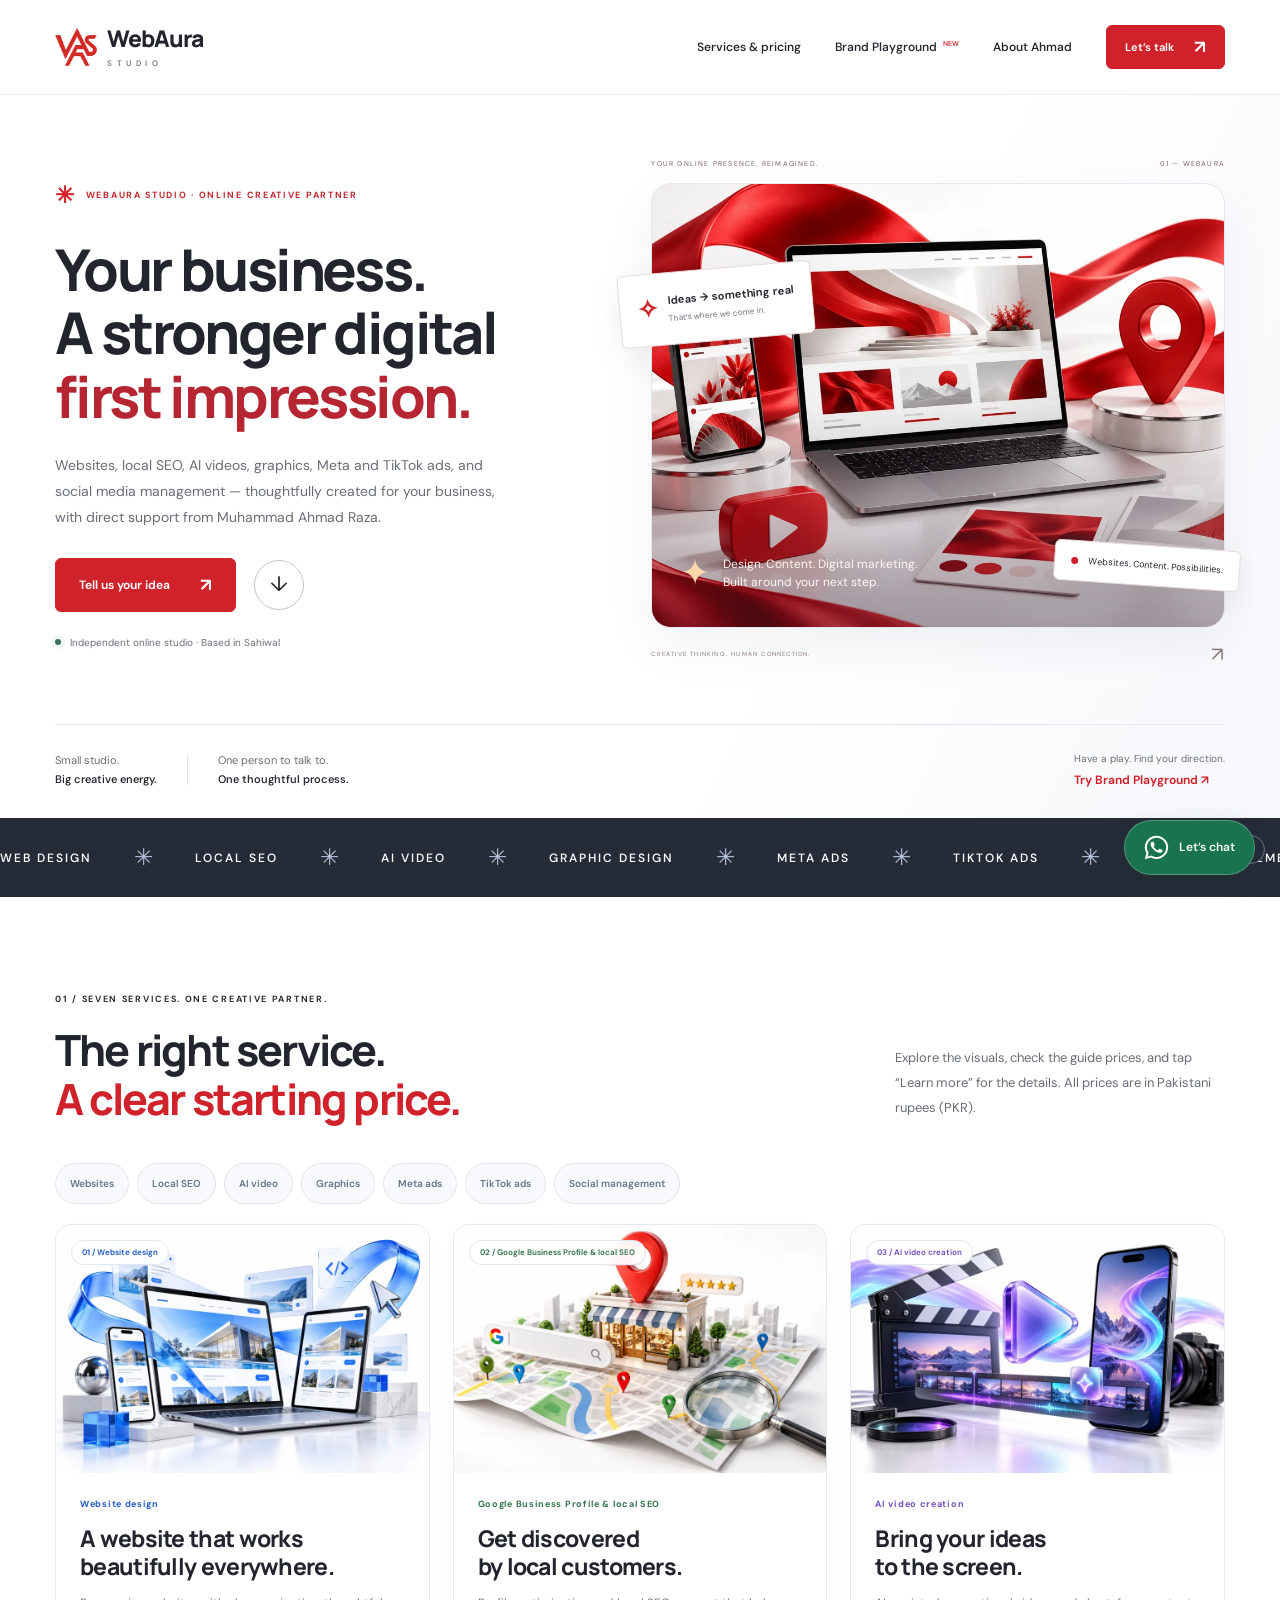
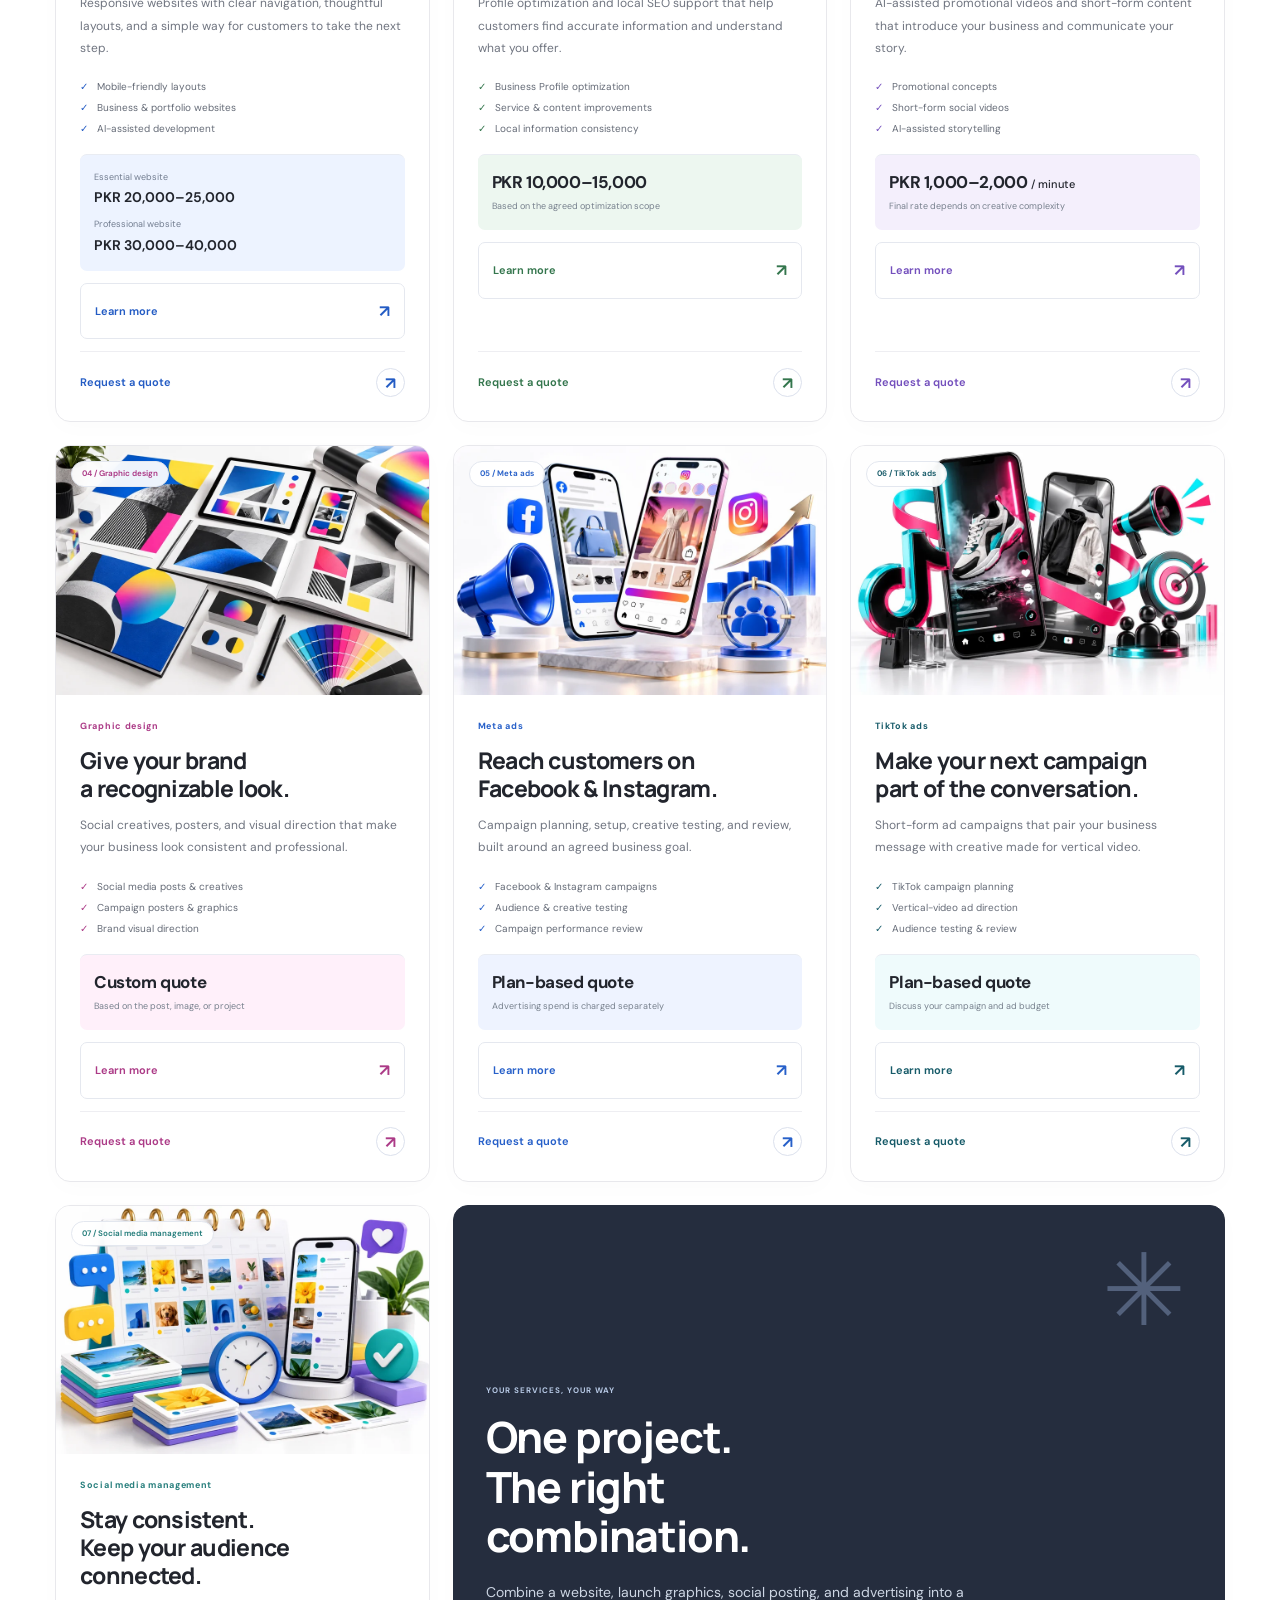
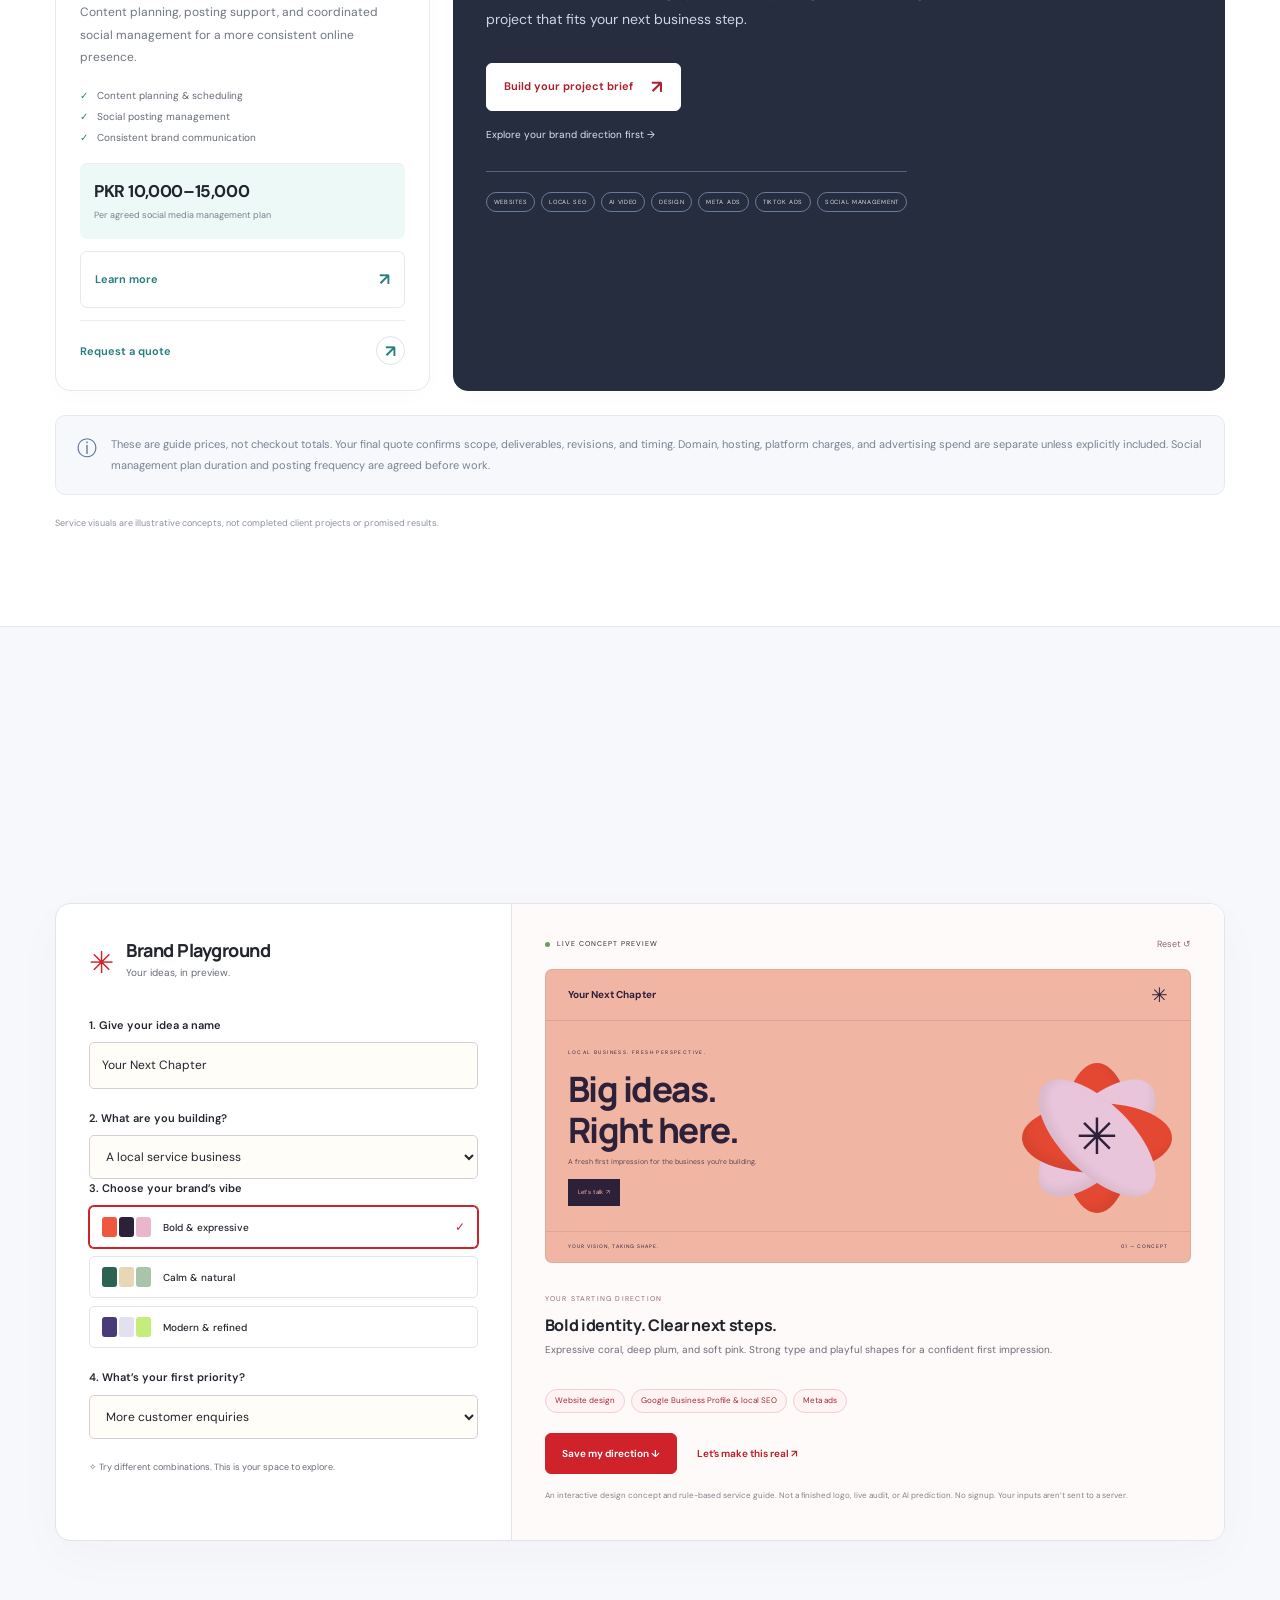
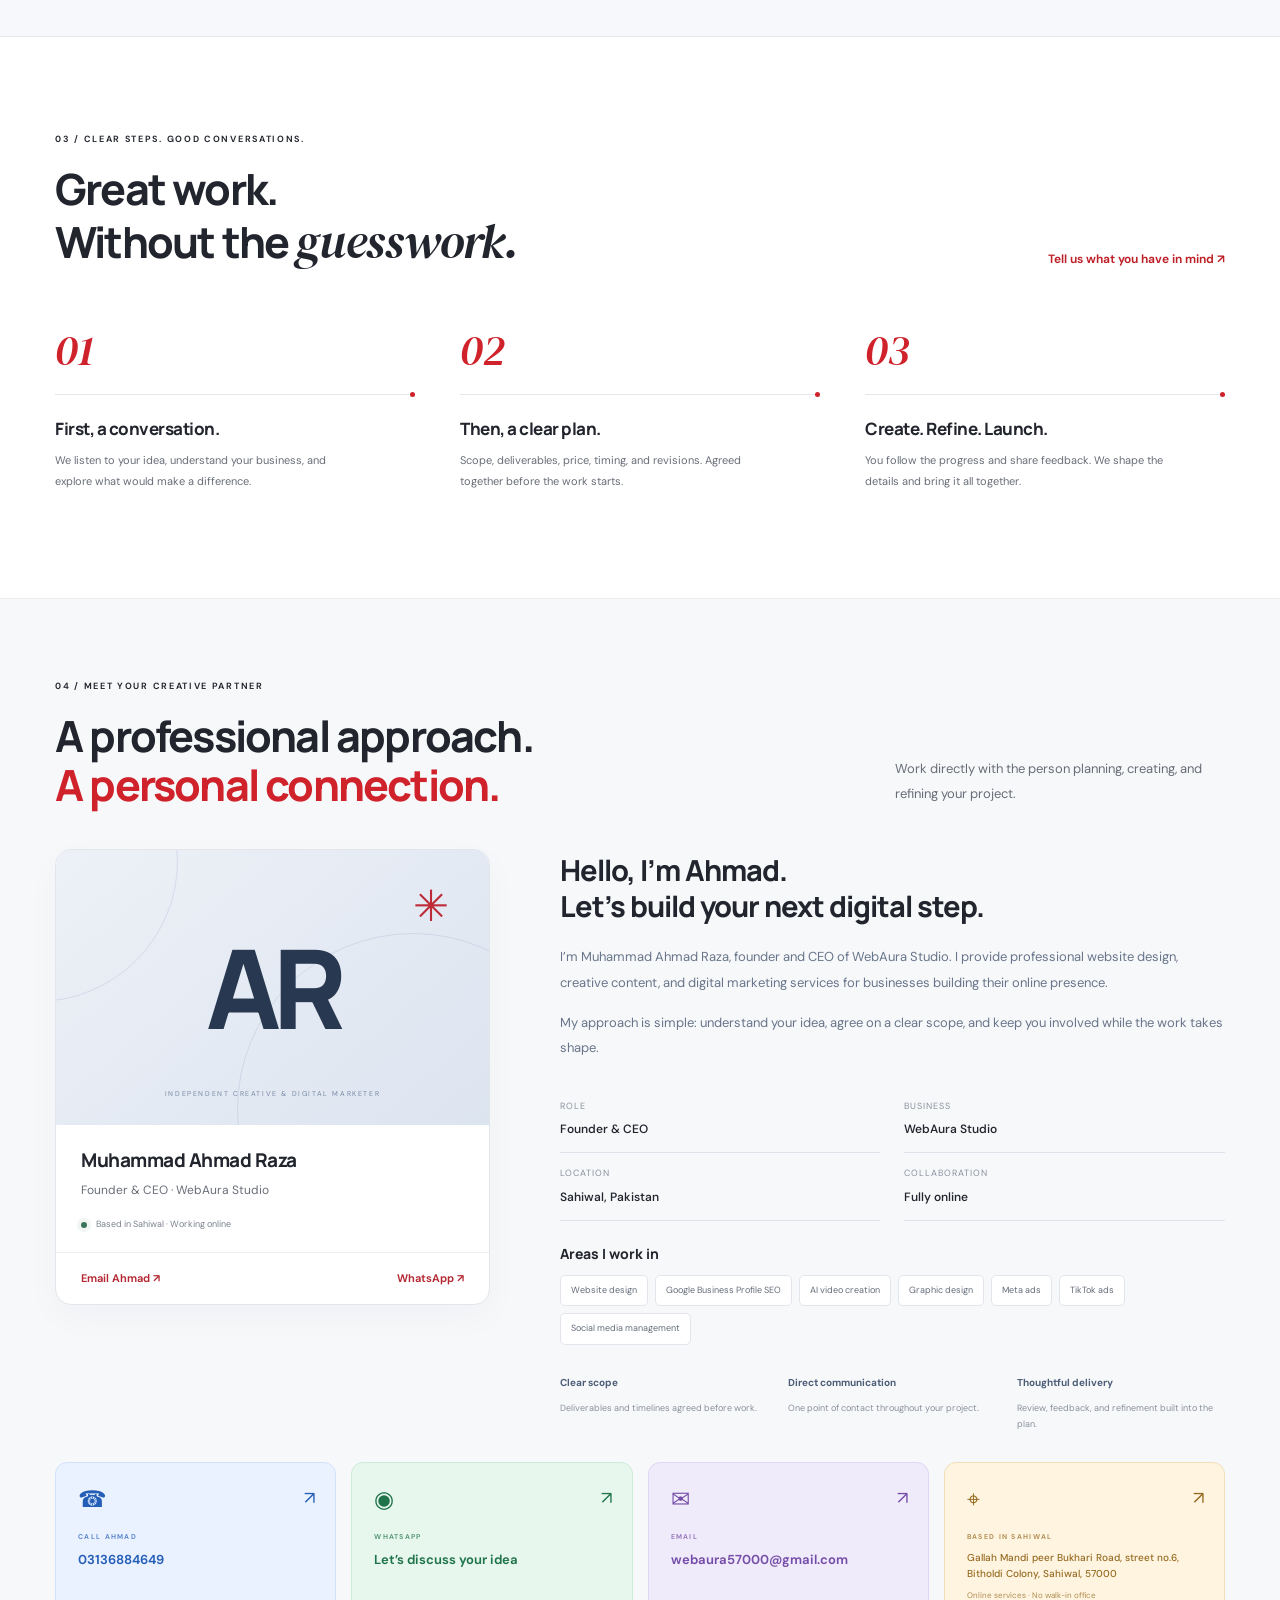
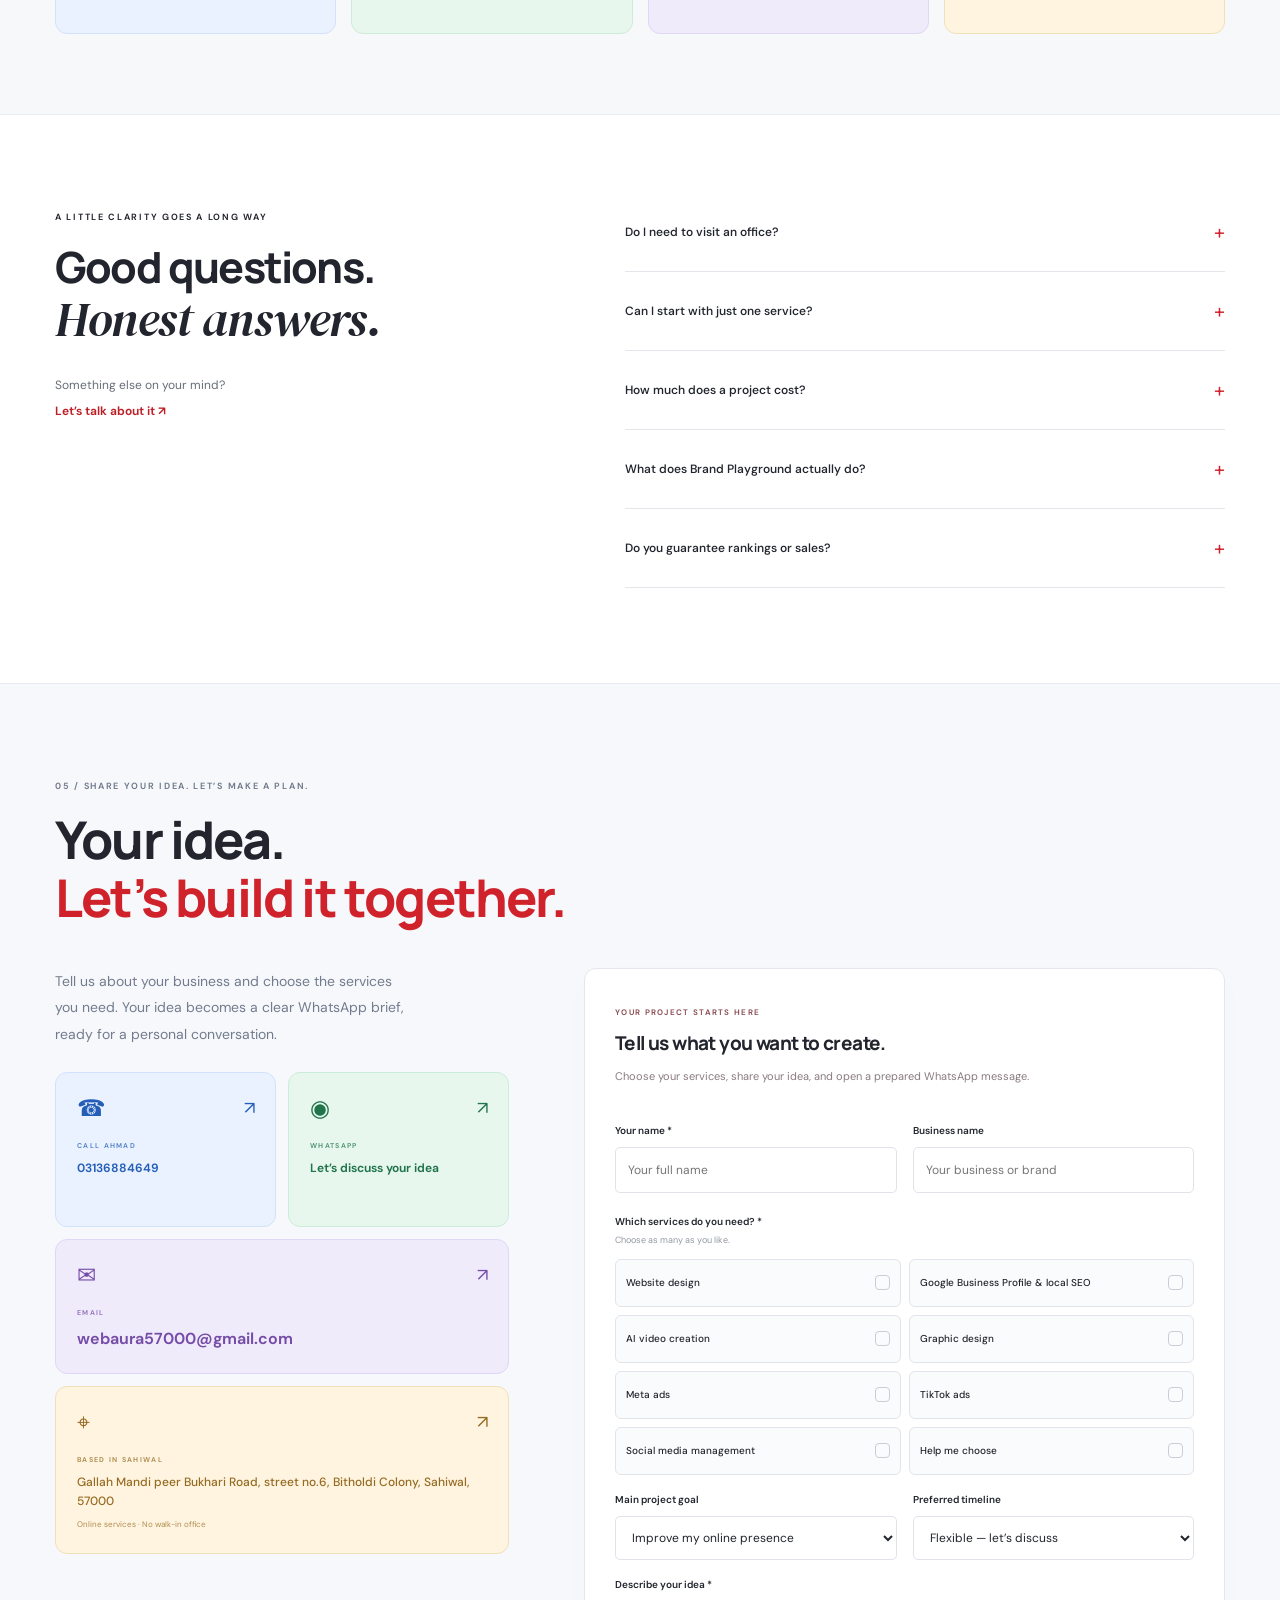
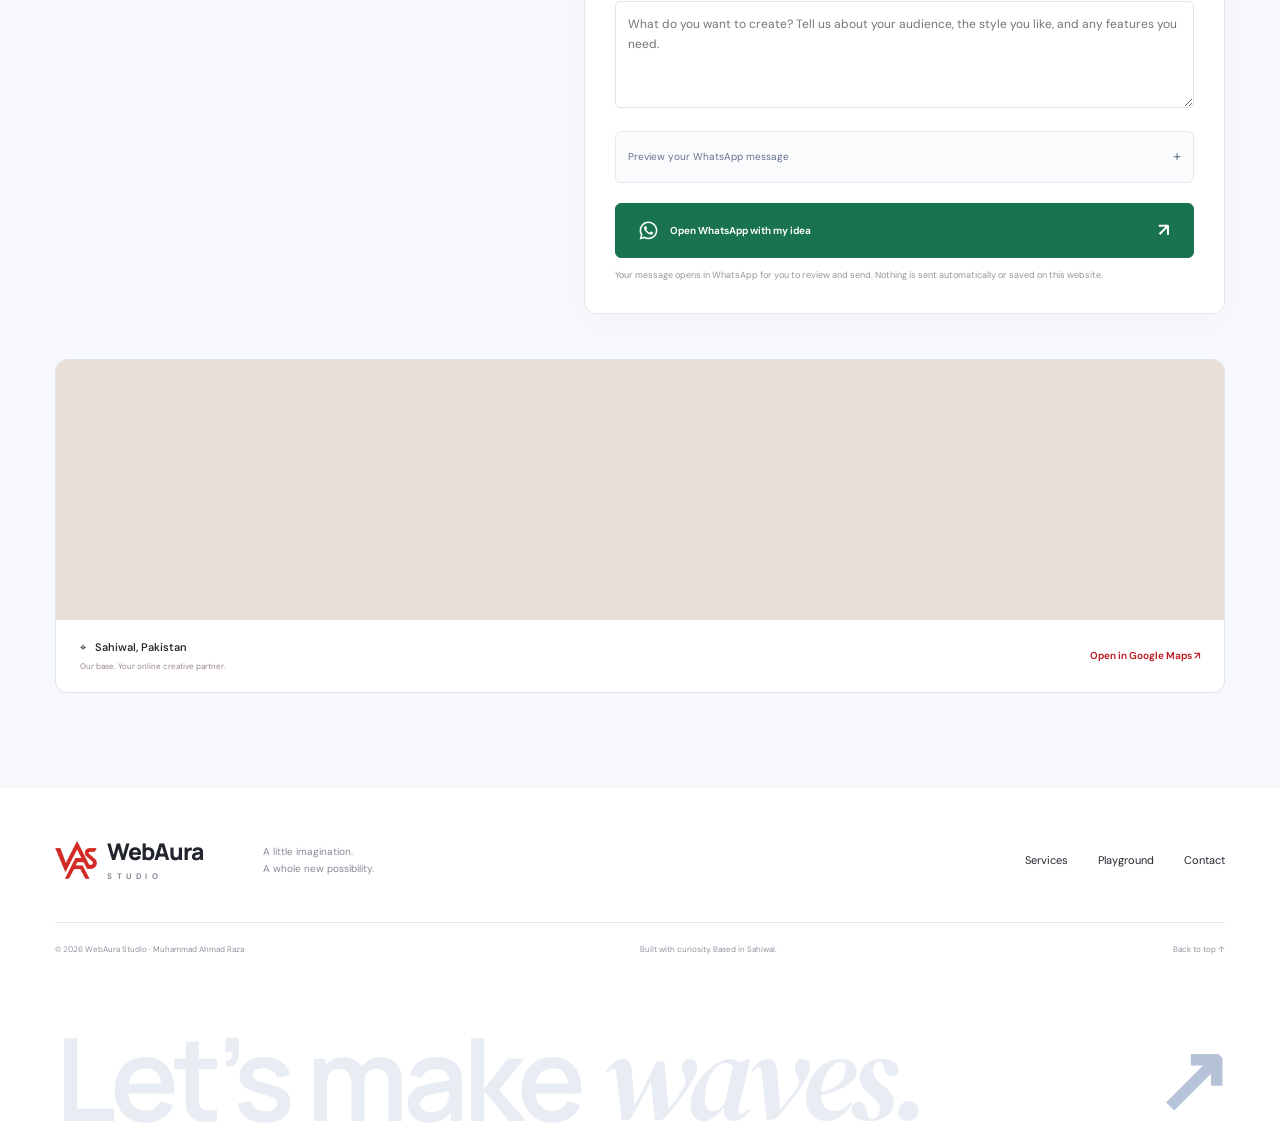
==== commit 59a18610: "Add mobile-first service pricing, professional profile cards, TikTok and social management" ====
--- a/index.html
+++ b/index.html
@@ -1,11 +1,11 @@
-<!doctype html><html lang="en"><head><meta charset="utf-8"><meta name="viewport" content="width=device-width,initial-scale=1"><title>WebAura Studio | Websites, Creative & Digital Marketing</title><meta name="description" content="Websites, local SEO, AI videos, graphic design and Meta ads by Muhammad Ahmad Raza. An independent online creative studio based in Sahiwal."><meta name="theme-color" content="#ffffff"><link rel="icon" href="assets/logo.png"><link rel="stylesheet" href="style.css"><script defer src="app.js"></script></head><body>
-<a class="skip" href="#main">Skip to content</a><div class="scroll-progress" aria-hidden="true"></div><header><div class="shell navigation"><a href="#home" class="logo"><img src="assets/logo.png" alt="" width="42" height="42"><span>WebAura<span>STUDIO</span></span></a><button class="menu" aria-label="Open navigation" aria-controls="main-nav" aria-expanded="false"><span></span><span></span></button><nav id="main-nav" aria-label="Main navigation"><a href="#services">What we do</a><a href="#playground">Brand Playground <i>NEW</i></a><a href="#studio">About Ahmad</a><a href="#contact" class="button button-small">Let’s talk <span>↗</span></a></nav></div></header>
-<main id="main"><section id="home" class="hero"><div class="shell"><div class="hero-top"><div class="hero-copy"><div class="eyebrow"><span class="little-star">✳</span> WEBAURA STUDIO · ONLINE CREATIVE PARTNER</div><h1>Your business.<br>A stronger digital<br><span class="coral">first impression.</span></h1><p>Websites, local SEO, AI videos, graphic design, and Meta ads — thoughtfully created for your business, with direct support from Muhammad Ahmad Raza.</p><div class="hero-actions"><a class="button" href="#contact">Tell us your idea <span>↗</span></a><a class="round-link" href="#services" aria-label="Explore our services">↓</a></div><div class="hero-small"><span class="online-dot"></span> Independent online studio · Based in Sahiwal</div></div><div class="hero-image-wrap"><div class="image-topline"><span>YOUR ONLINE PRESENCE, REIMAGINED.</span><span>01 — WEBAURA</span></div><div class="hero-photo"><img src="assets/home-cover.webp" alt="Digital marketing cover showing a laptop, smartphone, location pin, video play symbol, and design swatches" width="1200" height="800" fetchpriority="high"><div class="photo-label"><span>✦</span> Design. Content. Digital marketing.<br>Built around your next step.</div></div><div class="floating-note note-one"><span>✧</span><div>Ideas → something real<small>That’s where we come in.</small></div></div><div class="floating-note note-two"><span class="note-dot"></span> Websites. Content. Possibilities.</div><div class="image-bottomline"><span>CREATIVE THINKING. HUMAN CONNECTION.</span><span>↗</span></div></div></div><div class="hero-bottom"><p>Small studio.<br><strong>Big creative energy.</strong></p><span class="divider"></span><p>One person to talk to.<br><strong>One thoughtful process.</strong></p><a href="#playground">Have a play. Find your direction.<span>Try Brand Playground ↗</span></a></div></div></section>
-<div class="marquee" aria-label="Web design, local SEO, AI video, graphic design and Meta ads"><div class="marquee-track"><span>WEB DESIGN</span><b>✳</b><span>LOCAL SEO</span><b>✳</b><span>AI VIDEO</span><b>✳</b><span>GRAPHIC DESIGN</span><b>✳</b><span>META ADS</span><b>✳</b><span aria-hidden="true">WEB DESIGN</span><b aria-hidden="true">✳</b><span aria-hidden="true">LOCAL SEO</span><b aria-hidden="true">✳</b><span aria-hidden="true">AI VIDEO</span><b aria-hidden="true">✳</b><span aria-hidden="true">GRAPHIC DESIGN</span><b aria-hidden="true">✳</b><span aria-hidden="true">META ADS</span><b aria-hidden="true">✳</b></div><button id="pauseMotion" aria-pressed="false" aria-label="Pause decorative motion">Ⅱ</button></div>
-<section id="services" class="section"><div class="shell"><div class="section-head reveal"><div><div class="eyebrow">01 / FIVE SERVICES. ONE CREATIVE PARTNER.</div><h2>See what we do.<br><span class="coral">Imagine what’s possible.</span></h2></div><p>Explore each service through a visual concept. Choose one or combine several around your business goals.</p></div><div class="poster-service-grid"><article class="poster-service service-web reveal"><div class="poster-image"><img src="assets/service-web.webp" alt="Laptop, tablet and phone demonstrating responsive website layouts" width="900" height="600" loading="lazy"><span class="poster-index">01 / Website design</span></div><div class="poster-content"><span class="service-kicker">Website design</span><h3>A website that works<br>beautifully everywhere.</h3><p>Responsive websites with clear navigation, thoughtful layouts, and a simple way for customers to take the next step.</p><ul><li>Mobile-friendly layouts</li><li>Business & portfolio websites</li><li>AI-assisted development</li></ul><a href="#contact" data-service="Website design">Discuss this service <span class="arrow-circle">↗</span></a></div></article><article class="poster-service service-seo reveal"><div class="poster-image"><img src="assets/service-seo.webp" alt="Red location pin, city map, search and storefront illustrating local SEO" width="900" height="600" loading="lazy"><span class="poster-index">02 / Google Business Profile & local SEO</span></div><div class="poster-content"><span class="service-kicker">Google Business Profile & local SEO</span><h3>Get discovered<br>by local customers.</h3><p>Profile optimization and local SEO support that help people understand your services and find accurate business information.</p><ul><li>Business Profile optimization</li><li>Service & content improvements</li><li>Local information consistency</li></ul><a href="#contact" data-service="Google Business Profile & local SEO">Discuss this service <span class="arrow-circle">↗</span></a></div></article><article class="poster-service service-video reveal"><div class="poster-image"><img src="assets/service-video.webp" alt="Play button, video frames and cinema tools illustrating AI video creation" width="900" height="600" loading="lazy"><span class="poster-index">03 / AI video creation</span></div><div class="poster-content"><span class="service-kicker">AI video creation</span><h3>Bring your ideas<br>to the screen.</h3><p>AI-assisted promotional videos and short-form content that introduce your business and communicate your story.</p><ul><li>Promotional concepts</li><li>Short-form social videos</li><li>AI-assisted storytelling</li></ul><a href="#contact" data-service="AI video creation">Discuss this service <span class="arrow-circle">↗</span></a></div></article><article class="poster-service service-design reveal"><div class="poster-image"><img src="assets/service-design.webp" alt="Brand stationery, poster layouts and color swatches illustrating graphic design" width="900" height="600" loading="lazy"><span class="poster-index">04 / Graphic design</span></div><div class="poster-content"><span class="service-kicker">Graphic design</span><h3>Give your brand<br>a recognizable look.</h3><p>Social creatives, marketing graphics, and visual direction that make your business look consistent and professional.</p><ul><li>Social media creatives</li><li>Campaign posters & graphics</li><li>Brand visual direction</li></ul><a href="#contact" data-service="Graphic design">Discuss this service <span class="arrow-circle">↗</span></a></div></article><article class="poster-service service-ads reveal"><div class="poster-image"><img src="assets/service-ads.webp" alt="Social advertising phone screens, megaphone and target illustrating Meta ads" width="900" height="600" loading="lazy"><span class="poster-index">05 / Meta ads</span></div><div class="poster-content"><span class="service-kicker">Meta ads</span><h3>Connect your business<br>with the right audience.</h3><p>Facebook and Instagram campaign planning, setup, creative testing, and review, built around an agreed business goal.</p><ul><li>Facebook & Instagram ads</li><li>Audience & creative testing</li><li>Campaign performance review</li></ul><a href="#contact" data-service="Meta ads">Discuss this service <span class="arrow-circle">↗</span></a></div></article><article class="poster-service package-card reveal"><span class="package-spark">✳</span><span class="service-kicker">YOUR SERVICES, YOUR WAY</span><h3>One project.<br>The right combination.</h3><p>Need a website, launch graphics, and a promotional video? Select multiple services and send your complete idea in one WhatsApp message.</p><a href="#contact" class="button button-light">Build your project brief <span>↗</span></a><a href="#playground" class="package-secondary">Explore your brand direction first →</a><div class="package-labels"><span>WEBSITES</span><span>LOCAL SEO</span><span>AI VIDEO</span><span>DESIGN</span><span>META ADS</span></div></article></div><p class="concept-caption">Service visuals are illustrative concepts, not examples of completed client projects or guaranteed results. Ad spend is separate from service fees.</p></div></section>
+<!doctype html><html lang="en"><head><meta charset="utf-8"><meta name="viewport" content="width=device-width,initial-scale=1"><title>WebAura Studio | Websites, Creative & Digital Marketing</title><meta name="description" content="Websites, local SEO, AI videos, graphics, Meta and TikTok ads, and social media management by Muhammad Ahmad Raza. An independent online creative studio based in Sahiwal."><meta name="theme-color" content="#ffffff"><link rel="icon" href="assets/logo.png"><link rel="stylesheet" href="style.css"><script defer src="app.js"></script></head><body>
+<a class="skip" href="#main">Skip to content</a><div class="scroll-progress" aria-hidden="true"></div><header><div class="shell navigation"><a href="#home" class="logo"><img src="assets/logo.png" alt="" width="42" height="42"><span>WebAura<span>STUDIO</span></span></a><button class="menu" aria-label="Open navigation" aria-controls="main-nav" aria-expanded="false"><span></span><span></span></button><nav id="main-nav" aria-label="Main navigation"><a href="#services">Services & pricing</a><a href="#playground">Brand Playground <i>NEW</i></a><a href="#studio">About Ahmad</a><a href="#contact" class="button button-small">Let’s talk <span>↗</span></a></nav></div></header>
+<main id="main"><section id="home" class="hero"><div class="shell"><div class="hero-top"><div class="hero-copy"><div class="eyebrow"><span class="little-star">✳</span> WEBAURA STUDIO · ONLINE CREATIVE PARTNER</div><h1>Your business.<br>A stronger digital<br><span class="coral">first impression.</span></h1><p>Websites, local SEO, AI videos, graphics, Meta and TikTok ads, and social media management — thoughtfully created for your business, with direct support from Muhammad Ahmad Raza.</p><div class="hero-actions"><a class="button" href="#contact">Tell us your idea <span>↗</span></a><a class="round-link" href="#services" aria-label="Explore our services">↓</a></div><div class="hero-small"><span class="online-dot"></span> Independent online studio · Based in Sahiwal</div></div><div class="hero-image-wrap"><div class="image-topline"><span>YOUR ONLINE PRESENCE, REIMAGINED.</span><span>01 — WEBAURA</span></div><div class="hero-photo"><img src="assets/home-cover.webp" alt="Digital marketing cover showing a laptop, smartphone, location pin, video play symbol, and design swatches" width="1200" height="800" fetchpriority="high"><div class="photo-label"><span>✦</span> Design. Content. Digital marketing.<br>Built around your next step.</div></div><div class="floating-note note-one"><span>✧</span><div>Ideas → something real<small>That’s where we come in.</small></div></div><div class="floating-note note-two"><span class="note-dot"></span> Websites. Content. Possibilities.</div><div class="image-bottomline"><span>CREATIVE THINKING. HUMAN CONNECTION.</span><span>↗</span></div></div></div><div class="hero-bottom"><p>Small studio.<br><strong>Big creative energy.</strong></p><span class="divider"></span><p>One person to talk to.<br><strong>One thoughtful process.</strong></p><a href="#playground">Have a play. Find your direction.<span>Try Brand Playground ↗</span></a></div></div></section>
+<div class="marquee" aria-label="Web design, local SEO, AI video, graphic design, Meta ads, TikTok ads and social media management"><div class="marquee-track"><span>WEB DESIGN</span><b>✳</b><span>LOCAL SEO</span><b>✳</b><span>AI VIDEO</span><b>✳</b><span>GRAPHIC DESIGN</span><b>✳</b><span>META ADS</span><b>✳</b><span>TIKTOK ADS</span><b>✳</b><span>SOCIAL MANAGEMENT</span><b>✳</b><span>WEB DESIGN</span><b>✳</b><span>LOCAL SEO</span><b>✳</b><span>AI VIDEO</span><b>✳</b><span>GRAPHIC DESIGN</span><b>✳</b><span>META ADS</span><b>✳</b><span>TIKTOK ADS</span><b>✳</b><span>SOCIAL MANAGEMENT</span><b>✳</b></div><button id="pauseMotion" aria-pressed="false" aria-label="Pause decorative motion">Ⅱ</button></div>
+<section id="services" class="section"><div class="shell"><div class="section-head reveal"><div><div class="eyebrow">01 / SEVEN SERVICES. ONE CREATIVE PARTNER.</div><h2>The right service.<br><span class="coral">A clear starting price.</span></h2></div><p>Explore the visuals, check the guide prices, and tap “Learn more” for the details. All prices are in Pakistani rupees (PKR).</p></div><div class="service-jump-links" aria-label="Jump to a service"><a href="#service-web">Websites</a><a href="#service-seo">Local SEO</a><a href="#service-video">AI video</a><a href="#service-design">Graphics</a><a href="#service-ads">Meta ads</a><a href="#service-tiktok">TikTok ads</a><a href="#service-social">Social management</a></div><div class="poster-service-grid"><article id="service-web" class="poster-service service-web reveal"><div class="poster-image"><img src="assets/service-web.webp" alt="Laptop, tablet and phone demonstrating responsive website layouts" width="900" height="600" loading="lazy"><span class="poster-index">01 / Website design</span></div><div class="poster-content"><span class="service-kicker">Website design</span><h3>A website that works<br>beautifully everywhere.</h3><p>Responsive websites with clear navigation, thoughtful layouts, and a simple way for customers to take the next step.</p><ul><li>Mobile-friendly layouts</li><li>Business & portfolio websites</li><li>AI-assisted development</li></ul><div class="service-price"><div class="price-line"><span>Essential website</span><b>PKR 20,000–25,000</b></div><div class="price-line"><span>Professional website</span><b>PKR 30,000–40,000</b></div></div><details class="service-description"><summary>Learn more <span>↗</span></summary><p>A focused website to introduce your business, services, and contact options. A professional package allows a broader scope and richer layouts. Pages, features, revisions, domain, hosting, and any ongoing support are agreed in your quote.</p></details><a href="#contact" data-service="Website design">Request a quote <span class="arrow-circle">↗</span></a></div></article><article id="service-seo" class="poster-service service-seo reveal"><div class="poster-image"><img src="assets/service-seo.webp" alt="Location pin, city map and search tools illustrating local SEO" width="900" height="600" loading="lazy"><span class="poster-index">02 / Google Business Profile & local SEO</span></div><div class="poster-content"><span class="service-kicker">Google Business Profile & local SEO</span><h3>Get discovered<br>by local customers.</h3><p>Profile optimization and local SEO support that help customers find accurate information and understand what you offer.</p><ul><li>Business Profile optimization</li><li>Service & content improvements</li><li>Local information consistency</li></ul><div class="service-price"><strong>PKR 10,000–15,000</strong><small>Based on the agreed optimization scope</small></div><details class="service-description"><summary>Learn more <span>↗</span></summary><p>We review your profile information, services, descriptions, and local consistency, then agree on the improvements to make. Work depends on profile eligibility and access. Rankings and enquiries are not guaranteed.</p></details><a href="#contact" data-service="Google Business Profile & local SEO">Request a quote <span class="arrow-circle">↗</span></a></div></article><article id="service-video" class="poster-service service-video reveal"><div class="poster-image"><img src="assets/service-video.webp" alt="Violet play button, video frames and cinema tools illustrating AI video creation" width="900" height="600" loading="lazy"><span class="poster-index">03 / AI video creation</span></div><div class="poster-content"><span class="service-kicker">AI video creation</span><h3>Bring your ideas<br>to the screen.</h3><p>AI-assisted promotional videos and short-form content that introduce your business and communicate your story.</p><ul><li>Promotional concepts</li><li>Short-form social videos</li><li>AI-assisted storytelling</li></ul><div class="service-price"><strong>PKR 1,000–2,000 <em>/ minute</em></strong><small>Final rate depends on creative complexity</small></div><details class="service-description"><summary>Learn more <span>↗</span></summary><p>Ideal for brand introductions, promotions, and short social content. We agree on the script or concept, video length, visual style, and revisions before production. The range is per finished minute, not a flat project price.</p></details><a href="#contact" data-service="AI video creation">Request a quote <span class="arrow-circle">↗</span></a></div></article><article id="service-design" class="poster-service service-design reveal"><div class="poster-image"><img src="assets/service-design.webp" alt="Colorful brand stationery, poster layouts and color swatches illustrating graphic design" width="900" height="600" loading="lazy"><span class="poster-index">04 / Graphic design</span></div><div class="poster-content"><span class="service-kicker">Graphic design</span><h3>Give your brand<br>a recognizable look.</h3><p>Social creatives, posters, and visual direction that make your business look consistent and professional.</p><ul><li>Social media posts & creatives</li><li>Campaign posters & graphics</li><li>Brand visual direction</li></ul><div class="service-price"><strong>Custom quote</strong><small>Based on the post, image, or project</small></div><details class="service-description"><summary>Learn more <span>↗</span></summary><p>Tell us what you need: one post, a set of campaign graphics, a promotional poster, or a broader visual project. Pricing depends on quantity, formats, complexity, and revisions. Share references in your brief so the scope is clear.</p></details><a href="#contact" data-service="Graphic design">Request a quote <span class="arrow-circle">↗</span></a></div></article><article id="service-ads" class="poster-service service-ads reveal"><div class="poster-image"><img src="assets/service-ads.webp" alt="Social advertising phone screens, megaphone and target illustrating Meta ads" width="900" height="600" loading="lazy"><span class="poster-index">05 / Meta ads</span></div><div class="poster-content"><span class="service-kicker">Meta ads</span><h3>Reach customers on<br>Facebook & Instagram.</h3><p>Campaign planning, setup, creative testing, and review, built around an agreed business goal.</p><ul><li>Facebook & Instagram campaigns</li><li>Audience & creative testing</li><li>Campaign performance review</li></ul><div class="service-price"><strong>Plan-based quote</strong><small>Advertising spend is charged separately</small></div><details class="service-description"><summary>Learn more <span>↗</span></summary><p>We discuss the campaign goal, audience, creative needs, and management scope. The service fee is quoted against that plan. Platform advertising spend is separate, and results depend on factors beyond campaign setup.</p></details><a href="#contact" data-service="Meta ads">Request a quote <span class="arrow-circle">↗</span></a></div></article><article id="service-tiktok" class="poster-service service-tiktok reveal"><div class="poster-image"><img src="assets/service-tiktok.webp" alt="Black smartphones, cyan and pink video elements, and targeting tools illustrating TikTok ads" width="900" height="600" loading="lazy"><span class="poster-index">06 / TikTok ads</span></div><div class="poster-content"><span class="service-kicker">TikTok ads</span><h3>Make your next campaign<br>part of the conversation.</h3><p>Short-form ad campaigns that pair your business message with creative made for vertical video.</p><ul><li>TikTok campaign planning</li><li>Vertical-video ad direction</li><li>Audience testing & review</li></ul><div class="service-price"><strong>Plan-based quote</strong><small>Discuss your campaign and ad budget</small></div><details class="service-description"><summary>Learn more <span>↗</span></summary><p>We plan around your audience, objective, video creative, and campaign requirements. Setup and management are scoped before work begins. Platform access and advertising eligibility apply. Advertising spend is separate from the service fee.</p></details><a href="#contact" data-service="TikTok ads">Request a quote <span class="arrow-circle">↗</span></a></div></article><article id="service-social" class="poster-service service-social reveal"><div class="poster-image"><img src="assets/service-social.webp" alt="Content calendar, scheduling clock and social feeds illustrating social media management" width="900" height="600" loading="lazy"><span class="poster-index">07 / Social media management</span></div><div class="poster-content"><span class="service-kicker">Social media management</span><h3>Stay consistent.<br>Keep your audience connected.</h3><p>Content planning, posting support, and coordinated social management for a more consistent online presence.</p><ul><li>Content planning & scheduling</li><li>Social posting management</li><li>Consistent brand communication</li></ul><div class="service-price"><strong>PKR 10,000–15,000</strong><small>Per agreed social media management plan</small></div><details class="service-description"><summary>Learn more <span>↗</span></summary><p>We define the platforms, posting frequency, content responsibilities, approval process, and plan duration together. Design, video, engagement support, and reporting are included only where agreed in the scope. Share your preferred platforms in your idea.</p></details><a href="#contact" data-service="Social media management">Request a quote <span class="arrow-circle">↗</span></a></div></article><article class="poster-service package-card reveal"><span class="package-spark">✳</span><span class="service-kicker">YOUR SERVICES, YOUR WAY</span><h3>One project.<br>The right combination.</h3><p>Combine a website, launch graphics, social posting, and advertising into a project that fits your next business step.</p><a href="#contact" class="button button-light">Build your project brief <span>↗</span></a><a href="#playground" class="package-secondary">Explore your brand direction first →</a><div class="package-labels"><span>WEBSITES</span><span>LOCAL SEO</span><span>AI VIDEO</span><span>DESIGN</span><span>META ADS</span><span>TIKTOK ADS</span><span>SOCIAL MANAGEMENT</span></div></article></div><div class="price-note"><span>ⓘ</span><p>These are guide prices, not checkout totals. Your final quote confirms scope, deliverables, revisions, and timing. Domain, hosting, platform charges, and advertising spend are separate unless explicitly included. Social management plan duration and posting frequency are agreed before work.</p></div><p class="concept-caption">Service visuals are illustrative concepts, not completed client projects or promised results.</p></div></section>
 <section id="playground" class="play-section section"><div class="shell"><div class="section-head reveal"><div><div class="eyebrow"><span class="new-pill">NEW</span> 02 / EXPLORE A DIRECTION FOR YOUR BRAND.</div><h2>Meet your brand.<br>Before you <span class="serif">build it.</span></h2></div><p>Choose a vibe. Watch your concept change. Leave with a visual direction and a practical starting plan.</p></div><div class="playground reveal"><div class="play-controls"><div class="play-control-title"><span>✳</span><div><h3>Brand Playground</h3><small>Your ideas, in preview.</small></div></div><label for="brandName">1. Give your idea a name</label><input id="brandName" value="Your Next Chapter" maxlength="40" placeholder="Your business name"><label for="businessType">2. What are you building?</label><select id="businessType"><option value="local">A local service business</option><option value="shop">An online shop</option><option value="creator">A personal brand</option><option value="startup">A new startup</option></select><fieldset><legend>3. Choose your brand’s vibe</legend><div class="vibe-choices"><button type="button" class="vibe active" data-vibe="bold" aria-pressed="true"><span class="swatches"><i></i><i></i><i></i></span><b>Bold & expressive</b></button><button type="button" class="vibe" data-vibe="calm" aria-pressed="false"><span class="swatches calm-swatches"><i></i><i></i><i></i></span><b>Calm & natural</b></button><button type="button" class="vibe" data-vibe="modern" aria-pressed="false"><span class="swatches modern-swatches"><i></i><i></i><i></i></span><b>Modern & refined</b></button></div></fieldset><label for="goal">4. What’s your first priority?</label><select id="goal"><option value="enquiries">More customer enquiries</option><option value="awareness">A recognizable brand</option><option value="sales">A better online sales journey</option></select><div class="play-controls-note">✧ Try different combinations. This is your space to explore.</div></div><div class="play-preview"><div class="preview-caption"><span><i class="live-dot"></i> LIVE CONCEPT PREVIEW</span><button type="button" id="resetPlay">Reset ↺</button></div><div class="brand-preview" id="brandPreview" data-vibe="bold"><div class="demo-nav"><b id="previewName">Your Next Chapter</b><span>✳</span></div><div class="demo-content"><span id="previewCategory">LOCAL BUSINESS. FRESH PERSPECTIVE.</span><h3 id="previewHeadline">Big ideas.<br>Right here.</h3><p id="previewDescription">A fresh first impression for the business you’re building.</p><span class="demo-cta" id="previewCta">Let’s talk ↗</span><div class="demo-sculpture" aria-hidden="true"><i></i><i></i><i></i><i></i><b>✳</b></div></div><div class="demo-footer"><span>YOUR VISION, TAKING SHAPE.</span><span>01 — CONCEPT</span></div></div><div class="direction-summary" aria-live="polite"><span>YOUR STARTING DIRECTION</span><h4 id="directionTitle">Bold identity. Clear next steps.</h4><p id="directionText"></p><div id="suggestedServices" class="suggested-services"></div></div><div class="play-actions"><button class="button" id="saveDirection">Save my direction ↓</button><a href="#contact" class="text-link" id="discussDirection">Let’s make this real ↗</a></div><p class="tool-note">An interactive design concept and rule-based service guide. Not a finished logo, live audit, or AI prediction. No signup. Your inputs aren’t sent to a server.</p></div></div></div></section>
 <section class="section process-section"><div class="shell"><div class="section-head reveal"><div><div class="eyebrow">03 / CLEAR STEPS. GOOD CONVERSATIONS.</div><h2>Great work.<br>Without the <span class="serif">guesswork.</span></h2></div><a class="text-link" href="#contact">Tell us what you have in mind ↗</a></div><div class="process-grid"><article class="reveal"><span>01</span><div class="step-line"></div><h3>First, a conversation.</h3><p>We listen to your idea, understand your business, and explore what would make a difference.</p></article><article class="reveal"><span>02</span><div class="step-line"></div><h3>Then, a clear plan.</h3><p>Scope, deliverables, price, timing, and revisions. Agreed together before the work starts.</p></article><article class="reveal"><span>03</span><div class="step-line"></div><h3>Create. Refine. Launch.</h3><p>You follow the progress and share feedback. We shape the details and bring it all together.</p></article></div></div></section>
-<section class="studio-section" id="studio"><div class="shell"><div class="section-head reveal"><div><div class="eyebrow">04 / MEET YOUR CREATIVE PARTNER</div><h2>A professional approach.<br><span class="coral">A personal connection.</span></h2></div><p>Work directly with the person planning, creating, and refining your project.</p></div><div class="profile-grid"><div class="profile-card reveal"><div class="profile-monogram" aria-label="Muhammad Ahmad Raza initials"><span>AR</span><i>✳</i><small>INDEPENDENT CREATIVE & DIGITAL MARKETER</small></div><div class="profile-name"><h3>Muhammad Ahmad Raza</h3><p>Founder & CEO · WebAura Studio</p><span class="profile-status"><i class="online-dot"></i> Based in Sahiwal · Working online</span></div><div class="profile-contact"><a href="mailto:webaura57000@gmail.com">Email Ahmad ↗</a><a href="https://wa.me/923136884649" target="_blank" rel="noopener">WhatsApp ↗</a></div></div><div class="profile-copy reveal"><h3>Hello, I’m Ahmad.<br>Let’s build your next digital step.</h3><p>I’m a university student and the founder of WebAura Studio. I work with businesses online, combining design, AI-assisted creativity, website building, and digital marketing.</p><p>My approach is simple: understand your idea, agree on a clear scope, and keep you involved while the work takes shape.</p><dl class="profile-facts"><div><dt>Role</dt><dd>Founder & CEO</dd></div><div><dt>Business</dt><dd>WebAura Studio</dd></div><div><dt>Location</dt><dd>Sahiwal, Pakistan</dd></div><div><dt>Collaboration</dt><dd>Fully online</dd></div></dl><h4>Areas I work in</h4><div class="expertise-tags"><span>Website design</span><span>Google Business Profile SEO</span><span>AI video creation</span><span>Graphic design</span><span>Meta ads</span></div><div class="profile-principles"><div><b>Clear scope</b><small>Deliverables and timelines agreed before work.</small></div><div><b>Direct communication</b><small>One point of contact throughout your project.</small></div><div><b>Thoughtful delivery</b><small>Review, feedback, and refinement built into the plan.</small></div></div></div></div></div></section>
-<section class="section"><div class="shell faq-grid"><div class="reveal"><div class="eyebrow">A LITTLE CLARITY GOES A LONG WAY</div><h2>Good questions.<br><span class="serif">Honest answers.</span></h2><p>Something else on your mind?<br><a class="text-link" href="mailto:webaura57000@gmail.com">Let’s talk about it ↗</a></p></div><div class="faq-list reveal"><details><summary>Do I need to visit an office?<span>+</span></summary><p>No. WebAura Studio provides services online. We discuss requirements, share updates, and deliver remotely. The listed address is our location, not a walk-in agency office.</p></details><details><summary>Can I start with just one service?<span>+</span></summary><p>Absolutely. Start with a website, local SEO, graphics, a video, or an ads project. We’ll agree on a focused scope that makes sense for your needs.</p></details><details><summary>How much does a project cost?<span>+</span></summary><p>Every project is quoted based on deliverables, complexity, timeline, and revisions. We’ll discuss those before work starts. Advertising spend is separate from service fees.</p></details><details><summary>What does Brand Playground actually do?<span>+</span></summary><p>It previews three curated visual styles with your chosen business name and type. Transparent rules suggest services based on your business and priority. You can save a visual direction card and bring that into a project discussion. It does not use a trained AI model.</p></details><details><summary>Do you guarantee rankings or sales?<span>+</span></summary><p>No. Rankings, enquiries, and ad results depend on many factors. We agree on the work and focus on useful creative, thoughtful setup, and learning from real outcomes.</p></details></div></div></section>
-<section id="contact" class="contact-section section"><div class="shell"><div class="contact-heading reveal"><div class="eyebrow">05 / SHARE YOUR IDEA. LET’S MAKE A PLAN.</div><h2>Your idea.<br><span class="coral">Let’s build it together.</span></h2></div><div class="contact-grid"><div class="contact-info reveal"><p>Tell us about your business and select the services you need. Your project brief goes straight into a WhatsApp message, ready for a conversation with Ahmad.</p><a class="contact-link" href="mailto:webaura57000@gmail.com"><small>DROP A NOTE</small><strong>webaura57000@gmail.com</strong><span>↗</span></a><a class="contact-link" href="tel:+923136884649"><small>GIVE US A CALL</small><strong>03136884649</strong><span>↗</span></a><div class="contact-address"><small>OUR BASE</small><p>Gallah Mandi peer Bukhari Road, street no.6,<br>Bitholdi Colony, Sahiwal, 57000</p><span>Online services · No walk-in office</span></div><a class="whatsapp-link" href="https://wa.me/923136884649" target="_blank" rel="noopener"><svg viewBox="0 0 32 32" aria-hidden="true" fill="currentColor"><path d="M16 .9A14.9 14.9 0 0 0 3.1 23.3L1 31l7.9-2.1A14.9 14.9 0 1 0 16 .9Zm0 27.2c-2.2 0-4.3-.6-6.2-1.7l-.4-.2-4.7 1.2L6 22.9l-.3-.5A12.3 12.3 0 1 1 16 28.1Zm6.8-9.2c-.4-.2-2.2-1.1-2.5-1.2-.4-.1-.6-.2-.9.2-.2.4-.9 1.2-1.1 1.4-.2.2-.4.3-.8.1-.4-.2-1.6-.6-3-1.9-1.1-1-1.9-2.2-2.1-2.6-.2-.4 0-.6.2-.8l.6-.7c.2-.2.2-.4.4-.6.1-.3 0-.5 0-.7-.1-.2-.9-2.1-1.2-2.9-.3-.7-.6-.6-.9-.6h-.8c-.3 0-.7.1-1 .5-.3.4-1.3 1.3-1.3 3.1s1.4 3.6 1.6 3.9c.2.2 2.7 4.1 6.5 5.7.9.4 1.6.6 2.2.8.9.3 1.7.3 2.3.1.7-.1 2.2-.9 2.5-1.7.3-.9.3-1.6.2-1.7-.1-.2-.3-.3-.7-.5Z"/></svg> Chat with Ahmad on WhatsApp ↗</a></div><form id="projectForm" class="project-form reveal"><div class="form-heading"><span class="form-step">YOUR PROJECT STARTS HERE</span><h3>Tell us what you want to create.</h3><p>Choose your services, share your idea, and open a prepared WhatsApp message.</p></div><div class="form-row"><div><label for="name">Your name *</label><input id="name" required autocomplete="name" maxlength="100" placeholder="Your full name"></div><div><label for="businessName">Business name</label><input id="businessName" autocomplete="organization" maxlength="100" placeholder="Your business or brand"></div></div><fieldset class="service-picker"><legend>Which services do you need? *</legend><p>Choose as many as you like.</p><div class="service-options"><label class="service-option"><input type="checkbox" name="requestedService" value="Website design"><span><b>Website design</b><i>✓</i></span></label><label class="service-option"><input type="checkbox" name="requestedService" value="Google Business Profile & local SEO"><span><b>Google Business Profile & local SEO</b><i>✓</i></span></label><label class="service-option"><input type="checkbox" name="requestedService" value="AI video creation"><span><b>AI video creation</b><i>✓</i></span></label><label class="service-option"><input type="checkbox" name="requestedService" value="Graphic design"><span><b>Graphic design</b><i>✓</i></span></label><label class="service-option"><input type="checkbox" name="requestedService" value="Meta ads"><span><b>Meta ads</b><i>✓</i></span></label><label class="service-option"><input type="checkbox" name="requestedService" value="Help choosing the right services"><span><b>Help me choose</b><i>✓</i></span></label></div><span id="serviceError" class="field-error" role="status"></span></fieldset><div class="form-row"><div><label for="projectGoal">Main project goal</label><select id="projectGoal"><option>Improve my online presence</option><option>Get more customer enquiries</option><option>Build brand awareness</option><option>Support online sales</option><option>Discuss my idea first</option></select></div><div><label for="timeline">Preferred timeline</label><select id="timeline"><option>Flexible — let’s discuss</option><option>As soon as practical</option><option>Within 2–4 weeks</option><option>Within 1–2 months</option></select></div></div><label for="message">Describe your idea *</label><textarea id="message" required rows="4" maxlength="3000" placeholder="What do you want to create? Tell us about your audience, the style you like, and any features you need."></textarea><details class="message-preview"><summary>Preview your WhatsApp message <span>+</span></summary><pre id="whatsappPreview"></pre></details><button class="button whatsapp-submit" type="submit"><svg viewBox="0 0 32 32" aria-hidden="true" fill="currentColor"><path d="M16 .9A14.9 14.9 0 0 0 3.1 23.3L1 31l7.9-2.1A14.9 14.9 0 1 0 16 .9Zm0 27.2c-2.2 0-4.3-.6-6.2-1.7l-.4-.2-4.7 1.2L6 22.9l-.3-.5A12.3 12.3 0 1 1 16 28.1Zm6.8-9.2c-.4-.2-2.2-1.1-2.5-1.2-.4-.1-.6-.2-.9.2-.2.4-.9 1.2-1.1 1.4-.2.2-.4.3-.8.1-.4-.2-1.6-.6-3-1.9-1.1-1-1.9-2.2-2.1-2.6-.2-.4 0-.6.2-.8l.6-.7c.2-.2.2-.4.4-.6.1-.3 0-.5 0-.7-.1-.2-.9-2.1-1.2-2.9-.3-.7-.6-.6-.9-.6h-.8c-.3 0-.7.1-1 .5-.3.4-1.3 1.3-1.3 3.1s1.4 3.6 1.6 3.9c.2.2 2.7 4.1 6.5 5.7.9.4 1.6.6 2.2.8.9.3 1.7.3 2.3.1.7-.1 2.2-.9 2.5-1.7.3-.9.3-1.6.2-1.7-.1-.2-.3-.3-.7-.5Z"/></svg> Open WhatsApp with my idea <span>↗</span></button><p class="form-note">Your message opens in WhatsApp for you to review and send. Nothing is sent automatically or saved on this website.</p><div id="whatsappFallback" hidden><p>Your prepared message is ready. <a id="openWhatsappAgain" href="https://wa.me/923136884649" target="_blank" rel="noopener">Open WhatsApp again</a> or <button type="button" id="copyWhatsapp">copy the message</button>.</p><span id="copyStatus" role="status"></span><textarea id="manualCopy" aria-label="Prepared WhatsApp message for manual copying" readonly hidden></textarea></div></form></div><div class="location-card reveal"><iframe title="WebAura Studio location in Sahiwal" src="https://maps.google.com/maps?q=30.654380673927292,73.11284233866434&z=16&output=embed" loading="lazy" referrerpolicy="no-referrer-when-downgrade" allowfullscreen></iframe><div><span>⌖ &nbsp; Sahiwal, Pakistan<small>Our base. Your online creative partner.</small></span><a class="text-link" href="https://www.google.com/maps/search/?api=1&query=30.654380673927292%2C73.11284233866434" target="_blank" rel="noopener">Open in Google Maps ↗</a></div></div></div></section></main>
-<footer><div class="shell"><div class="footer-main"><a class="logo" href="#home"><img src="assets/logo.png" alt="WebAura Studio logo" width="42" height="42"><span>WebAura<span>STUDIO</span></span></a><p>A little imagination.<br>A whole new possibility.</p><div><a href="#services">Services</a><a href="#playground">Playground</a><a href="#contact">Contact</a></div></div><div class="footer-bottom"><span>© 2026 WebAura Studio · Muhammad Ahmad Raza</span><span>Built with curiosity. Based in Sahiwal.</span><a href="#home">Back to top ↑</a></div><div class="footer-wordmark" aria-hidden="true">Let’s make <span class="serif">waves.</span><span>↗</span></div></div></footer><a class="floating-whatsapp" href="https://wa.me/923136884649?text=Hello%20WebAura%20Studio%2C%20I%27d%20like%20to%20discuss%20a%20project." target="_blank" rel="noopener" aria-label="Chat with WebAura Studio on WhatsApp"><svg viewBox="0 0 32 32" aria-hidden="true" fill="currentColor"><path d="M16 .9A14.9 14.9 0 0 0 3.1 23.3L1 31l7.9-2.1A14.9 14.9 0 1 0 16 .9Zm0 27.2c-2.2 0-4.3-.6-6.2-1.7l-.4-.2-4.7 1.2L6 22.9l-.3-.5A12.3 12.3 0 1 1 16 28.1Zm6.8-9.2c-.4-.2-2.2-1.1-2.5-1.2-.4-.1-.6-.2-.9.2-.2.4-.9 1.2-1.1 1.4-.2.2-.4.3-.8.1-.4-.2-1.6-.6-3-1.9-1.1-1-1.9-2.2-2.1-2.6-.2-.4 0-.6.2-.8l.6-.7c.2-.2.2-.4.4-.6.1-.3 0-.5 0-.7-.1-.2-.9-2.1-1.2-2.9-.3-.7-.6-.6-.9-.6h-.8c-.3 0-.7.1-1 .5-.3.4-1.3 1.3-1.3 3.1s1.4 3.6 1.6 3.9c.2.2 2.7 4.1 6.5 5.7.9.4 1.6.6 2.2.8.9.3 1.7.3 2.3.1.7-.1 2.2-.9 2.5-1.7.3-.9.3-1.6.2-1.7-.1-.2-.3-.3-.7-.5Z"/></svg><span>Let’s chat</span></a><div class="toast" id="toast" role="status"></div></body></html>
+<section class="studio-section" id="studio"><div class="shell"><div class="section-head reveal"><div><div class="eyebrow">04 / MEET YOUR CREATIVE PARTNER</div><h2>A professional approach.<br><span class="coral">A personal connection.</span></h2></div><p>Work directly with the person planning, creating, and refining your project.</p></div><div class="profile-grid"><div class="profile-card reveal"><div class="profile-monogram" aria-label="Muhammad Ahmad Raza initials"><span>AR</span><i>✳</i><small>INDEPENDENT CREATIVE & DIGITAL MARKETER</small></div><div class="profile-name"><h3>Muhammad Ahmad Raza</h3><p>Founder & CEO · WebAura Studio</p><span class="profile-status"><i class="online-dot"></i> Based in Sahiwal · Working online</span></div><div class="profile-contact"><a href="mailto:webaura57000@gmail.com">Email Ahmad ↗</a><a href="https://wa.me/923136884649" target="_blank" rel="noopener">WhatsApp ↗</a></div></div><div class="profile-copy reveal"><h3>Hello, I’m Ahmad.<br>Let’s build your next digital step.</h3><p>I’m Muhammad Ahmad Raza, founder and CEO of WebAura Studio. I provide professional website design, creative content, and digital marketing services for businesses building their online presence.</p><p>My approach is simple: understand your idea, agree on a clear scope, and keep you involved while the work takes shape.</p><dl class="profile-facts"><div><dt>Role</dt><dd>Founder & CEO</dd></div><div><dt>Business</dt><dd>WebAura Studio</dd></div><div><dt>Location</dt><dd>Sahiwal, Pakistan</dd></div><div><dt>Collaboration</dt><dd>Fully online</dd></div></dl><h4>Areas I work in</h4><div class="expertise-tags"><span>Website design</span><span>Google Business Profile SEO</span><span>AI video creation</span><span>Graphic design</span><span>Meta ads</span><span>TikTok ads</span><span>Social media management</span></div><div class="profile-principles"><div><b>Clear scope</b><small>Deliverables and timelines agreed before work.</small></div><div><b>Direct communication</b><small>One point of contact throughout your project.</small></div><div><b>Thoughtful delivery</b><small>Review, feedback, and refinement built into the plan.</small></div></div></div></div><div class="personal-contact-tiles"><a class="info-tile info-call" href="tel:+923136884649"><span class="tile-icon">☎</span><small>CALL AHMAD</small><strong>03136884649</strong><span class="tile-arrow">↗</span></a><a class="info-tile info-whatsapp" href="https://wa.me/923136884649" target="_blank" rel="noopener"><span class="tile-icon">◉</span><small>WHATSAPP</small><strong>Let’s discuss your idea</strong><span class="tile-arrow">↗</span></a><a class="info-tile info-email" href="mailto:webaura57000@gmail.com"><span class="tile-icon">✉</span><small>EMAIL</small><strong>webaura57000@gmail.com</strong><span class="tile-arrow">↗</span></a><a class="info-tile info-address" href="https://www.google.com/maps/search/?api=1&query=30.654380673927292%2C73.11284233866434" target="_blank" rel="noopener"><span class="tile-icon">⌖</span><small>BASED IN SAHIWAL</small><strong>Gallah Mandi peer Bukhari Road, street no.6, Bitholdi Colony, Sahiwal, 57000</strong><em>Online services · No walk-in office</em><span class="tile-arrow">↗</span></a></div></div></section>
+<section class="section"><div class="shell faq-grid"><div class="reveal"><div class="eyebrow">A LITTLE CLARITY GOES A LONG WAY</div><h2>Good questions.<br><span class="serif">Honest answers.</span></h2><p>Something else on your mind?<br><a class="text-link" href="mailto:webaura57000@gmail.com">Let’s talk about it ↗</a></p></div><div class="faq-list reveal"><details><summary>Do I need to visit an office?<span>+</span></summary><p>No. WebAura Studio provides services online. We discuss requirements, share updates, and deliver remotely. The listed address is our location, not a walk-in agency office.</p></details><details><summary>Can I start with just one service?<span>+</span></summary><p>Absolutely. Start with a website, local SEO, graphics, a video, or an ads project. We’ll agree on a focused scope that makes sense for your needs.</p></details><details><summary>How much does a project cost?<span>+</span></summary><p>Guide prices appear on every service card. Website packages start at PKR 20,000–25,000; professional websites are PKR 30,000–40,000. Final scope, timing, revisions, and any separate platform or advertising costs are confirmed in your quote.</p></details><details><summary>What does Brand Playground actually do?<span>+</span></summary><p>It previews three curated visual styles with your chosen business name and type. Transparent rules suggest services based on your business and priority. You can save a visual direction card and bring that into a project discussion. It does not use a trained AI model.</p></details><details><summary>Do you guarantee rankings or sales?<span>+</span></summary><p>No. Rankings, enquiries, and ad results depend on many factors. We agree on the work and focus on useful creative, thoughtful setup, and learning from real outcomes.</p></details></div></div></section>
+<section id="contact" class="contact-section section"><div class="shell"><div class="contact-heading reveal"><div class="eyebrow">05 / SHARE YOUR IDEA. LET’S MAKE A PLAN.</div><h2>Your idea.<br><span class="coral">Let’s build it together.</span></h2></div><div class="contact-grid"><div class="contact-info reveal"><p>Tell us about your business and choose the services you need. Your idea becomes a clear WhatsApp brief, ready for a personal conversation.</p><div class="personal-contact-tiles"><a class="info-tile info-call" href="tel:+923136884649"><span class="tile-icon">☎</span><small>CALL AHMAD</small><strong>03136884649</strong><span class="tile-arrow">↗</span></a><a class="info-tile info-whatsapp" href="https://wa.me/923136884649" target="_blank" rel="noopener"><span class="tile-icon">◉</span><small>WHATSAPP</small><strong>Let’s discuss your idea</strong><span class="tile-arrow">↗</span></a><a class="info-tile info-email" href="mailto:webaura57000@gmail.com"><span class="tile-icon">✉</span><small>EMAIL</small><strong>webaura57000@gmail.com</strong><span class="tile-arrow">↗</span></a><a class="info-tile info-address" href="https://www.google.com/maps/search/?api=1&query=30.654380673927292%2C73.11284233866434" target="_blank" rel="noopener"><span class="tile-icon">⌖</span><small>BASED IN SAHIWAL</small><strong>Gallah Mandi peer Bukhari Road, street no.6, Bitholdi Colony, Sahiwal, 57000</strong><em>Online services · No walk-in office</em><span class="tile-arrow">↗</span></a></div></div><form id="projectForm" class="project-form reveal"><div class="form-heading"><span class="form-step">YOUR PROJECT STARTS HERE</span><h3>Tell us what you want to create.</h3><p>Choose your services, share your idea, and open a prepared WhatsApp message.</p></div><div class="form-row"><div><label for="name">Your name *</label><input id="name" required autocomplete="name" maxlength="100" placeholder="Your full name"></div><div><label for="businessName">Business name</label><input id="businessName" autocomplete="organization" maxlength="100" placeholder="Your business or brand"></div></div><fieldset class="service-picker"><legend>Which services do you need? *</legend><p>Choose as many as you like.</p><div class="service-options"><label class="service-option"><input type="checkbox" name="requestedService" value="Website design"><span><b>Website design</b><i>✓</i></span></label><label class="service-option"><input type="checkbox" name="requestedService" value="Google Business Profile & local SEO"><span><b>Google Business Profile & local SEO</b><i>✓</i></span></label><label class="service-option"><input type="checkbox" name="requestedService" value="AI video creation"><span><b>AI video creation</b><i>✓</i></span></label><label class="service-option"><input type="checkbox" name="requestedService" value="Graphic design"><span><b>Graphic design</b><i>✓</i></span></label><label class="service-option"><input type="checkbox" name="requestedService" value="Meta ads"><span><b>Meta ads</b><i>✓</i></span></label><label class="service-option"><input type="checkbox" name="requestedService" value="TikTok ads"><span><b>TikTok ads</b><i>✓</i></span></label><label class="service-option"><input type="checkbox" name="requestedService" value="Social media management"><span><b>Social media management</b><i>✓</i></span></label><label class="service-option"><input type="checkbox" name="requestedService" value="Help choosing the right services"><span><b>Help me choose</b><i>✓</i></span></label></div><span id="serviceError" class="field-error" role="status"></span></fieldset><div class="brief-options"><div id="websitePackageField" hidden><label for="websitePackage">Website package</label><select id="websitePackage"><option value="essential">Essential · PKR 20,000–25,000</option><option value="professional">Professional · PKR 30,000–40,000</option><option value="discuss">Help me choose a package</option></select></div><div id="videoDurationField" hidden><label for="videoDuration">Approximate video length (minutes)</label><input id="videoDuration" type="number" min="1" max="120" step="1" value="1" inputmode="numeric"><small>Guide rate: PKR 1,000–2,000 per finished minute.</small></div></div><div class="brief-pricing" id="briefPricing" aria-live="polite"><h4>Your pricing guide</h4><ul id="briefRates"></ul><p>Indicative ranges only. Custom services and ad spend are quoted separately.</p></div><div class="form-row"><div><label for="projectGoal">Main project goal</label><select id="projectGoal"><option>Improve my online presence</option><option>Get more customer enquiries</option><option>Build brand awareness</option><option>Support online sales</option><option>Discuss my idea first</option></select></div><div><label for="timeline">Preferred timeline</label><select id="timeline"><option>Flexible — let’s discuss</option><option>As soon as practical</option><option>Within 2–4 weeks</option><option>Within 1–2 months</option></select></div></div><label for="message">Describe your idea *</label><textarea id="message" required rows="4" maxlength="3000" placeholder="What do you want to create? Tell us about your audience, the style you like, and any features you need."></textarea><details class="message-preview"><summary>Preview your WhatsApp message <span>+</span></summary><pre id="whatsappPreview"></pre></details><button class="button whatsapp-submit" type="submit"><svg viewBox="0 0 32 32" aria-hidden="true" fill="currentColor"><path d="M16 .9A14.9 14.9 0 0 0 3.1 23.3L1 31l7.9-2.1A14.9 14.9 0 1 0 16 .9Zm0 27.2c-2.2 0-4.3-.6-6.2-1.7l-.4-.2-4.7 1.2L6 22.9l-.3-.5A12.3 12.3 0 1 1 16 28.1Zm6.8-9.2c-.4-.2-2.2-1.1-2.5-1.2-.4-.1-.6-.2-.9.2-.2.4-.9 1.2-1.1 1.4-.2.2-.4.3-.8.1-.4-.2-1.6-.6-3-1.9-1.1-1-1.9-2.2-2.1-2.6-.2-.4 0-.6.2-.8l.6-.7c.2-.2.2-.4.4-.6.1-.3 0-.5 0-.7-.1-.2-.9-2.1-1.2-2.9-.3-.7-.6-.6-.9-.6h-.8c-.3 0-.7.1-1 .5-.3.4-1.3 1.3-1.3 3.1s1.4 3.6 1.6 3.9c.2.2 2.7 4.1 6.5 5.7.9.4 1.6.6 2.2.8.9.3 1.7.3 2.3.1.7-.1 2.2-.9 2.5-1.7.3-.9.3-1.6.2-1.7-.1-.2-.3-.3-.7-.5Z"/></svg> Open WhatsApp with my idea <span>↗</span></button><p class="form-note">Your message opens in WhatsApp for you to review and send. Nothing is sent automatically or saved on this website.</p><div id="whatsappFallback" hidden><p>Your prepared message is ready. <a id="openWhatsappAgain" href="https://wa.me/923136884649" target="_blank" rel="noopener">Open WhatsApp again</a> or <button type="button" id="copyWhatsapp">copy the message</button>.</p><span id="copyStatus" role="status"></span><textarea id="manualCopy" aria-label="Prepared WhatsApp message for manual copying" readonly hidden></textarea></div></form></div><div class="location-card reveal"><iframe title="WebAura Studio location in Sahiwal" src="https://maps.google.com/maps?q=30.654380673927292,73.11284233866434&z=16&output=embed" loading="lazy" referrerpolicy="no-referrer-when-downgrade" allowfullscreen></iframe><div><span>⌖ &nbsp; Sahiwal, Pakistan<small>Our base. Your online creative partner.</small></span><a class="text-link" href="https://www.google.com/maps/search/?api=1&query=30.654380673927292%2C73.11284233866434" target="_blank" rel="noopener">Open in Google Maps ↗</a></div></div></div></section></main>
+<footer><div class="shell"><div class="footer-main"><a class="logo" href="#home"><img src="assets/logo.png" alt="WebAura Studio logo" width="42" height="42"><span>WebAura<span>STUDIO</span></span></a><p>A little imagination.<br>A whole new possibility.</p><div><a href="#services">Services</a><a href="#playground">Playground</a><a href="#contact">Contact</a></div></div><div class="footer-bottom"><span>© 2026 WebAura Studio · Muhammad Ahmad Raza</span><span>Built with curiosity. Based in Sahiwal.</span><a href="#home">Back to top ↑</a></div><div class="footer-wordmark" aria-hidden="true">Let’s make <span class="serif">waves.</span><span>↗</span></div></div></footer><a class="floating-whatsapp" href="https://wa.me/923136884649?text=Hello%20WebAura%20Studio%2C%20I%27d%20like%20to%20discuss%20a%20project." target="_blank" rel="noopener" aria-label="Chat with WebAura Studio on WhatsApp"><svg viewBox="0 0 32 32" aria-hidden="true" fill="currentColor"><path d="M16 .9A14.9 14.9 0 0 0 3.1 23.3L1 31l7.9-2.1A14.9 14.9 0 1 0 16 .9Zm0 27.2c-2.2 0-4.3-.6-6.2-1.7l-.4-.2-4.7 1.2L6 22.9l-.3-.5A12.3 12.3 0 1 1 16 28.1Zm6.8-9.2c-.4-.2-2.2-1.1-2.5-1.2-.4-.1-.6-.2-.9.2-.2.4-.9 1.2-1.1 1.4-.2.2-.4.3-.8.1-.4-.2-1.6-.6-3-1.9-1.1-1-1.9-2.2-2.1-2.6-.2-.4 0-.6.2-.8l.6-.7c.2-.2.2-.4.4-.6.1-.3 0-.5 0-.7-.1-.2-.9-2.1-1.2-2.9-.3-.7-.6-.6-.9-.6h-.8c-.3 0-.7.1-1 .5-.3.4-1.3 1.3-1.3 3.1s1.4 3.6 1.6 3.9c.2.2 2.7 4.1 6.5 5.7.9.4 1.6.6 2.2.8.9.3 1.7.3 2.3.1.7-.1 2.2-.9 2.5-1.7.3-.9.3-1.6.2-1.7-.1-.2-.3-.3-.7-.5Z"/></svg><span>Let’s chat</span></a><nav class="mobile-action-bar" aria-label="Quick mobile actions"><a href="#services"><span>▦</span>Services & pricing</a><a href="tel:+923136884649"><span>☎</span>Call Ahmad</a><a href="#contact" class="mobile-primary"><span>✎</span>Build my brief</a></nav><div class="toast" id="toast" role="status"></div></body></html>
--- a/style.css
+++ b/style.css
@@ -8,3 +8,11 @@
 /* Restrained brand accents; each service keeps its own visual palette. */
 .hero{background:linear-gradient(115deg,#fff 60%,#f6f8fb)}.hero-photo{border-color:#e5e8ee;box-shadow:0 18px 50px #242f4810}.marquee{background:#252b37;color:#fff}.marquee-track b{color:#b4c3dc}.marquee>button{background:#252b37;border-color:#6c778b}.package-card{background:#252d3e;border-color:#252d3e}.package-card:hover{border-color:#859ab8;box-shadow:0 20px 45px #26324c16}.package-spark{color:#a8c3f1}.package-card .service-kicker{color:#b7c9e5}.package-card p{color:#cdd6e4}.package-card .button{color:#ad202c}.package-secondary{color:#dbe5f4}.package-labels{border-color:#53637c}.package-labels span{border-color:#677c9c;color:#d5dfed}.profile-monogram{background:linear-gradient(140deg,#edf1f7,#dce4f0);color:#293851}.profile-monogram:before,.profile-monogram:after{border-color:#a3b3cf55}.profile-monogram>i{color:#bd2b36}.profile-monogram small{color:#7788a4}.contact-section{background:#f7f8fb;border-color:#e7eaf0}.contact-grid form{border-color:#e4e7ee;box-shadow:0 10px 35px #29395504}.contact-info>p{color:#727c8e}.contact-link{border-color:#dce1eb}.contact-link small,.contact-address small{color:#8a93a2}.contact-address p{color:#707b8e}.contact-address>span{color:#939dab}.contact-heading .eyebrow{color:#6f7a8b}.location-card{border-color:#dfe4ec}.service-web{--service-color:#245cc4;--service-soft:#edf3ff}.service-seo{--service-color:#34764d;--service-soft:#edf7f0}.service-video{--service-color:#7450bd;--service-soft:#f4effc}.service-design{--service-color:#ac3b87;--service-soft:#fff0fa}.service-ads{--service-color:#2760c9;--service-soft:#eef3ff}.poster-service:not(.package-card) .service-kicker,.poster-service:not(.package-card) .poster-content>a{color:var(--service-color)}.poster-service:not(.package-card) .poster-index{color:var(--service-color);background:#ffffffed;border-color:#e3e7ef}.poster-service:not(.package-card) .poster-content li:before{color:var(--service-color)}.poster-service:not(.package-card):hover{border-color:#c6d0e3;box-shadow:0 20px 45px #26324c10}.poster-service:not(.package-card) .arrow-circle{color:var(--service-color);border-color:#dce1ed}.poster-service:not(.package-card):hover .arrow-circle{color:white;background:var(--service-color)}.footer-wordmark{color:#e8ecf3}.footer-wordmark>span:last-child{color:#b5c2d8}.concept-caption{color:#8a919e}.message-preview{background:#fafbfd;border-color:#e5e9ef}.message-preview summary{color:#65738c}.form-step{color:#8b4e54}.profile-contact{color:#b52732}.profile-principles b{color:#4c5d77}.service-option input:checked+span{background:#fff6f6}.hero-copy h1 .coral{color:#b52632}
 @media(max-width:680px){.contact-grid form input:not([type=checkbox]),.contact-grid form select,.contact-grid form textarea,.play-controls input,.play-controls select{font-size:16px}}
+/* Seven-service pricing, colored contact tiles and mobile-first refinements. */
+.service-tiktok{--service-color:#175b69;--service-soft:#effbfc}.service-social{--service-color:#287f7d;--service-soft:#edf9f6}.poster-content{display:flex;flex-direction:column}.poster-service{display:flex;flex-direction:column}.poster-content{flex:1}.poster-content>p{font-size:12px;line-height:1.85}.poster-content>ul{margin-bottom:15px}.service-price{border-top:1px solid #e9ecf2;background:var(--service-soft,#f7f8fb);padding:13px 14px;border-radius:7px;margin:0 0 12px;min-height:76px;display:flex;flex-direction:column;justify-content:center;gap:5px}.service-price>strong{font-size:17px;line-height:1.35;letter-spacing:-.4px}.service-price strong em{font-size:11px;font-weight:500;font-style:normal;letter-spacing:0}.service-price>small{font-size:9px;color:#77808d;line-height:1.6}.price-line{display:flex;flex-direction:column;gap:2px;padding:2px 0}.price-line>span{font-size:9px;color:#727d90}.price-line>b{font-size:14px;line-height:1.5;font-weight:650}.service-description{border:1px solid #e5e8ef;border-radius:7px;padding:0;background:#fff;margin:0 0 12px}.service-description summary{list-style:none;display:flex;align-items:center;justify-content:space-between;gap:15px;padding:13px 14px;cursor:pointer;font-size:11px;font-weight:650;color:var(--service-color);min-height:46px}.service-description summary::-webkit-details-marker{display:none}.service-description summary>span{font-size:17px;transition:transform .25s}.service-description[open] summary>span{transform:rotate(45deg)}.service-description[open] summary{border-bottom:1px solid #edf0f5}.service-description>p{font-size:11px!important;line-height:1.9!important;margin:0!important;padding:14px;color:#737d8d}.poster-content>a{margin-top:auto;min-height:46px}.package-card{grid-column:span 2;justify-content:center}.package-card h3{font-size:43px;max-width:430px}.package-card p{max-width:510px;font-size:14px}.package-card .button{margin-top:5px}.package-card .package-spark{position:absolute;right:38px;top:35px;font-size:100px;opacity:.35}.package-card .service-kicker,.package-card h3,.package-card p,.package-card a{position:relative;z-index:1}.price-note{display:flex;align-items:start;gap:14px;background:#f6f8fb;border:1px solid #e6eaf1;border-radius:10px;padding:18px 21px;margin-top:24px}.price-note>span{color:#5a7195;font-size:20px;line-height:1.4}.price-note p{font-size:11px;line-height:1.9;margin:0;color:#798393}.personal-contact-tiles{display:grid;grid-template-columns:repeat(4,minmax(0,1fr));gap:15px;margin-top:30px}.info-tile{padding:22px;position:relative;border-radius:12px;border:1px solid var(--tile-border);background:var(--tile-bg);color:var(--tile-ink);min-width:0;transition:transform .25s,box-shadow .25s;display:flex;flex-direction:column;align-items:start;min-height:172px}.info-tile:hover{transform:translateY(-4px);box-shadow:0 12px 25px #253b5910}.info-call{--tile-bg:#eaf2ff;--tile-border:#d2e1fc;--tile-ink:#245eb7}.info-whatsapp{--tile-bg:#e8f7ed;--tile-border:#ccebd8;--tile-ink:#20744c}.info-email{--tile-bg:#f0ebfb;--tile-border:#e0d6f5;--tile-ink:#754da8}.info-address{--tile-bg:#fff4df;--tile-border:#f0dfb9;--tile-ink:#956a22}.tile-icon{font-size:23px;line-height:1.3;display:block;margin-bottom:16px}.info-tile>small{font-size:7px;letter-spacing:1.3px;font-weight:650;opacity:.75;margin-bottom:7px}.info-tile>strong{font-size:13px;line-height:1.6;font-weight:650;overflow-wrap:anywhere;max-width:100%}.info-address>strong{font-size:10px;font-weight:500}.info-tile>em{font-size:8px;font-style:normal;line-height:1.7;margin-top:7px;opacity:.75}.tile-arrow{position:absolute;right:20px;top:20px;font-size:18px}.contact-info .personal-contact-tiles{grid-template-columns:1fr 1fr;gap:12px;margin-top:25px}.contact-info .info-tile{padding:21px;min-height:155px}.contact-info .info-tile>strong{font-size:12px}.contact-info .info-email,.contact-info .info-address{grid-column:span 2;min-height:130px}.contact-info .info-email>strong{font-size:16px}.contact-info .info-address>strong{font-size:12px}.brief-options{display:grid;gap:14px}.brief-options small{font-size:9px;color:#828c9a;display:block;margin-top:5px;line-height:1.7}.brief-pricing{background:#f4f7fb;border:1px solid #e1e7f1;border-radius:8px;margin-top:18px;padding:17px}.brief-pricing h4{font-size:12px;margin:0 0 13px}.brief-pricing ul{list-style:none;padding:0;margin:0}.brief-pricing li{padding:9px 0;border-top:1px solid #e1e7ef}.brief-pricing li b{display:block;font-size:10px;font-weight:600}.brief-pricing li small{display:block;font-size:10px;color:#7b8799;line-height:1.8;margin-top:3px}.brief-pricing>p{font-size:9px;color:#8c96a6;line-height:1.8;margin-bottom:0}.mobile-action-bar{display:none}.service-options .service-option b{line-height:1.5}.poster-service-grid .poster-image{flex-shrink:0}.profile-copy p{color:#68758a}.profile-copy h3{font-size:29px}.profile-card{align-self:start}.profile-grid{align-items:start}.poster-service.reveal{transition:opacity .7s,transform .45s,box-shadow .35s}.info-tile:focus-visible{outline:2px solid var(--tile-ink)}
+@media(max-width:1100px){.personal-contact-tiles{grid-template-columns:1fr 1fr}.info-tile{min-height:165px}.info-email>strong{font-size:14px}.info-address>strong{font-size:12px}.package-card h3{font-size:38px}.package-card .package-spark{font-size:75px}}
+@media(max-width:850px){.package-card{grid-column:auto;min-height:550px}.package-card h3{font-size:31px}.package-card p{font-size:12px}.package-card .package-spark{position:static;opacity:.7;font-size:64px;margin-bottom:20px}.contact-info .info-tile{padding:17px}.contact-info .info-tile>strong{font-size:11px}.contact-info .info-email>strong{font-size:14px}.contact-info .info-address>strong{font-size:11px}}
+@media(max-width:680px){html{scroll-padding-top:90px}.shell{padding-inline:22px}body{font-size:15px;line-height:1.75;padding-bottom:calc(74px + env(safe-area-inset-bottom,0px))}.navigation{height:70px}.menu{width:44px;height:44px}header nav#main-nav{top:70px;padding-bottom:22px}header nav#main-nav a{font-size:14px;min-height:48px;display:flex;align-items:center}header nav#main-nav .button{justify-content:center;font-size:13px}.hero{padding-top:30px}.hero-copy h1{font-size:clamp(37px,8.6vw,54px);letter-spacing:-1.7px;line-height:1.13;margin:19px 0 21px}.hero-copy>p{font-size:14px;line-height:1.9;max-width:100%}.hero-copy>.eyebrow{font-size:7px;letter-spacing:1.1px}.hero-actions{gap:12px;align-items:stretch}.hero-actions>.button{padding:16px 18px;font-size:12px;min-height:52px;flex:1;gap:20px}.round-link{height:52px;width:52px}.hero-small{font-size:9px}.hero-top{gap:28px}.hero-photo{height:300px;border-radius:16px}.hero-image-wrap{width:100%}.note-one{left:-8px;top:90px;padding:10px 12px;font-size:9px}.note-two{right:-6px;font-size:7px}.photo-label{font-size:10px;left:20px;bottom:22px}.image-topline{font-size:6px}.hero-bottom{margin-top:24px;gap:18px;padding:20px 0}.hero-bottom>a{font-size:9px;flex-wrap:wrap;gap:6px}.hero-bottom>a span{font-size:10px}.marquee{padding-block:13px}.marquee-track span{font-size:9px}.marquee>button{right:10px;top:12px;width:32px;height:32px}.section{padding-block:49px}h2{font-size:32px;line-height:1.16;letter-spacing:-1.1px}.section-head{margin-bottom:25px}.section-head>p{font-size:13px;line-height:1.85}.poster-service-grid{grid-template-columns:1fr;gap:22px}.poster-service{border-radius:16px;box-shadow:0 5px 18px #23355205}.poster-image{aspect-ratio:1.65}.poster-index{font-size:8px;left:13px;top:13px;padding:6px 10px}.poster-content{padding:23px}.service-kicker{font-size:10px}.poster-content h3{font-size:27px;line-height:1.2;margin-block:12px}.poster-content>p{font-size:13px;line-height:1.85}.poster-content>ul{font-size:11px;margin-block:16px;line-height:2}.service-price{padding:15px 16px;min-height:78px;margin:0 0 14px}.service-price>strong{font-size:19px}.service-price>small{font-size:10px}.price-line{flex-direction:row;align-items:center;justify-content:space-between;gap:8px;padding:4px 0}.price-line>span{font-size:10px}.price-line>b{font-size:12px}.service-description summary{font-size:13px;padding:14px 16px;min-height:49px}.service-description>p{font-size:12px!important;line-height:1.95!important;padding:16px}.poster-content>a{font-size:12px;min-height:49px}.poster-content .arrow-circle{width:34px;height:34px}.package-card{min-height:410px;padding:28px;grid-column:auto}.package-card .package-spark{position:absolute;right:25px;top:25px;font-size:75px;opacity:.3}.package-card .service-kicker{font-size:8px}.package-card h3{font-size:34px;margin-top:20px}.package-card p{font-size:13px}.package-card .button{font-size:12px;min-height:50px;gap:24px}.package-secondary{font-size:11px}.package-labels span{font-size:7px}.price-note{padding:16px;gap:10px}.price-note p{font-size:11px;line-height:1.85}.concept-caption{font-size:9px}.play-controls label,.play-controls legend{font-size:12px}.play-controls,.play-preview{padding:23px}.playground{border-radius:16px}.play-controls input,.play-controls select{min-height:50px}.vibe{min-height:73px;padding:13px 8px}.vibe b{font-size:9px}.swatches i{height:21px;width:16px}.play-control-title h3{font-size:20px}.play-control-title small{font-size:11px}.play-controls-note{font-size:10px}.direction-summary h4{font-size:18px}.direction-summary p{font-size:12px}.suggested-services span{font-size:9px}.play-actions{gap:16px;flex-wrap:wrap}.play-actions .button{min-height:48px;font-size:12px;flex:1}.play-actions .text-link{font-size:11px;min-height:44px;display:flex;align-items:center}.tool-note{font-size:9px}.process-grid h3{font-size:18px}.process-grid p{font-size:12px}.studio-section{padding-block:50px}.profile-card{border-radius:16px}.profile-monogram{height:240px}.profile-monogram>span{font-size:100px}.profile-monogram small{font-size:6px;letter-spacing:1.4px}.profile-name{padding:23px}.profile-name h3{font-size:20px}.profile-name p{font-size:12px}.profile-status{font-size:10px}.profile-contact{padding:0 23px;gap:15px}.profile-contact a{min-height:51px;display:flex;align-items:center;font-size:12px}.profile-copy h3{font-size:27px;line-height:1.25}.profile-copy>p{font-size:14px;line-height:1.95}.profile-facts{gap:0 18px}.profile-facts dt{font-size:9px}.profile-facts dd{font-size:12px}.expertise-tags{gap:7px}.expertise-tags span{font-size:10px;padding:8px 10px}.profile-principles{grid-template-columns:1fr;gap:15px}.profile-principles b{font-size:12px}.profile-principles small{font-size:11px}.personal-contact-tiles{grid-template-columns:1fr 1fr;gap:12px;margin-top:24px}.info-tile{padding:19px;min-height:163px;border-radius:13px}.info-tile>small{font-size:8px;letter-spacing:1px}.info-tile>strong{font-size:13px;line-height:1.65}.tile-icon{font-size:25px;margin-bottom:15px}.tile-arrow{right:16px;top:15px;font-size:18px}.info-email,.info-address{grid-column:span 2;min-height:133px}.info-email>strong{font-size:16px}.info-address>strong{font-size:12px;max-width:95%}.info-tile>em{font-size:10px}.contact-info .personal-contact-tiles{gap:12px}.contact-info .info-tile{min-height:155px;padding:19px}.contact-info .info-tile>strong{font-size:12px}.contact-info .info-email,.contact-info .info-address{min-height:130px}.contact-info .info-email>strong{font-size:16px}.contact-info .info-address>strong{font-size:12px}.contact-grid{gap:25px}.contact-heading h2{font-size:37px}.contact-info>p{font-size:14px;line-height:1.9}.contact-grid form{padding:23px;border-radius:15px}.form-heading h3{font-size:23px}.form-heading>p{font-size:12px}.form-step{font-size:8px}.contact-grid form label,.contact-grid form legend{font-size:12px}.contact-grid form input:not([type=checkbox]),.contact-grid form select,.contact-grid form textarea{font-size:16px;padding:13px;min-height:50px;border-radius:8px}.contact-grid form textarea{min-height:145px}.service-options{grid-template-columns:1fr 1fr;gap:9px}.service-option>span{min-height:67px;padding:13px 10px;border-radius:8px;align-items:center}.service-option b{font-size:11px;line-height:1.5}.service-option i{width:18px;height:18px;line-height:16px}.service-picker>p{font-size:10px;margin-bottom:12px}.brief-options small{font-size:10px}.brief-pricing{padding:16px}.brief-pricing h4{font-size:13px}.brief-pricing li{padding:11px 0}.brief-pricing li b{font-size:11px}.brief-pricing li small{font-size:11px}.brief-pricing>p{font-size:10px}.message-preview summary{min-height:27px;font-size:12px}.message-preview pre{font-size:12px;line-height:1.95}.contact-grid .whatsapp-submit{min-height:53px;font-size:12px;padding:15px 13px;border-radius:8px;gap:10px}.whatsapp-submit svg{width:21px;height:21px}.form-note{font-size:10px;line-height:1.8}.faq-list summary{font-size:13px;min-height:32px}.faq-list details{padding-block:18px}.faq-list details p{font-size:12px;line-height:1.9}.location-card iframe{height:240px}.location-card .text-link{font-size:12px;min-height:44px;display:flex;align-items:center}.location-card small{font-size:10px}.footer-main p{font-size:10px}.footer-main>div a{min-height:44px;display:flex;align-items:center;font-size:12px}.footer-bottom{font-size:9px;line-height:1.8;padding-bottom:10px}.footer-wordmark{margin-top:18px}.floating-whatsapp{bottom:calc(88px + env(safe-area-inset-bottom,0px));right:17px;padding:13px;box-shadow:0 5px 18px #174c3726}.floating-whatsapp svg{height:24px;width:24px}.mobile-action-bar{position:fixed;display:grid;grid-template-columns:1.1fr .9fr 1.1fr;align-items:stretch;gap:7px;bottom:0;left:0;right:0;top:auto;background:#fffffff5;backdrop-filter:blur(18px);border-top:1px solid #e1e6ee;box-shadow:0 -6px 25px #26365008;padding:9px 13px calc(9px + env(safe-area-inset-bottom,0px));z-index:26;width:100%;font-size:10px}.mobile-action-bar>a{display:flex;flex-direction:column;align-items:center;justify-content:center;gap:3px;min-height:51px;line-height:1.3;border-radius:9px;color:#68758a;font-weight:600;text-align:center}.mobile-action-bar>a>span{font-size:18px;line-height:1.2;color:#4a648d}.mobile-action-bar .mobile-primary{background:#c9232e;color:#fff}.mobile-action-bar .mobile-primary>span{color:#fff}.mobile-action-bar a:active{transform:scale(.96)}.toast{bottom:calc(88px + env(safe-area-inset-bottom,0px));font-size:11px}.info-tile:hover,.poster-service:hover{transform:none}.reveal{transition-duration:.5s}.mobile-action-bar>a:hover:after{display:none}.mobile-action-bar i{font-style:normal}#main-nav.open{max-height:calc(100dvh - 80px);overflow-y:auto}}
+@media(max-width:360px){.shell{padding-inline:17px}.hero-copy h1{font-size:35px}.hero-actions>.button{font-size:11px;gap:14px;padding-inline:14px}.hero-small{font-size:8px}.poster-content{padding:21px}.poster-content h3{font-size:25px}.price-line{flex-direction:column;align-items:start}.price-line>b{font-size:14px}.info-tile{padding:16px}.info-tile>strong{font-size:11px}.info-email>strong{font-size:14px}.service-options{gap:8px}.service-option b{font-size:10px}.service-option>span{padding:12px 8px}.contact-grid .whatsapp-submit{font-size:11px;gap:7px}.profile-name h3{font-size:18px}.contact-grid form{padding:20px}.mobile-action-bar{font-size:9px}.personal-contact-tiles{gap:10px}.contact-info .info-email>strong{font-size:14px}}
+@media(prefers-reduced-motion:reduce){.info-tile,.service-description summary>span,.mobile-action-bar>a{transition:none!important}}
+.service-jump-links{display:flex;gap:8px;overflow-x:auto;max-width:100%;padding:0 0 20px;scrollbar-width:thin;scrollbar-color:#d7dfe9 transparent}.service-jump-links>a{display:flex;align-items:center;justify-content:center;white-space:nowrap;min-height:41px;border:1px solid #e1e6ed;background:#f7f9fc;color:#65738a;padding:8px 14px;border-radius:25px;font-size:10px;font-weight:600;flex-shrink:0}.service-jump-links>a:hover{background:#edf2fa;color:#36537d}.poster-service[id]{scroll-margin-top:115px}@media(max-width:680px){.service-jump-links{position:sticky;top:70px;background:#fffffff5;backdrop-filter:blur(10px);z-index:8;padding:10px 0 13px;margin:-5px 0 14px;gap:7px;scrollbar-width:none}.service-jump-links::-webkit-scrollbar{display:none}.service-jump-links>a{font-size:11px;min-height:43px;padding:9px 14px}.poster-service[id]{scroll-margin-top:146px}}
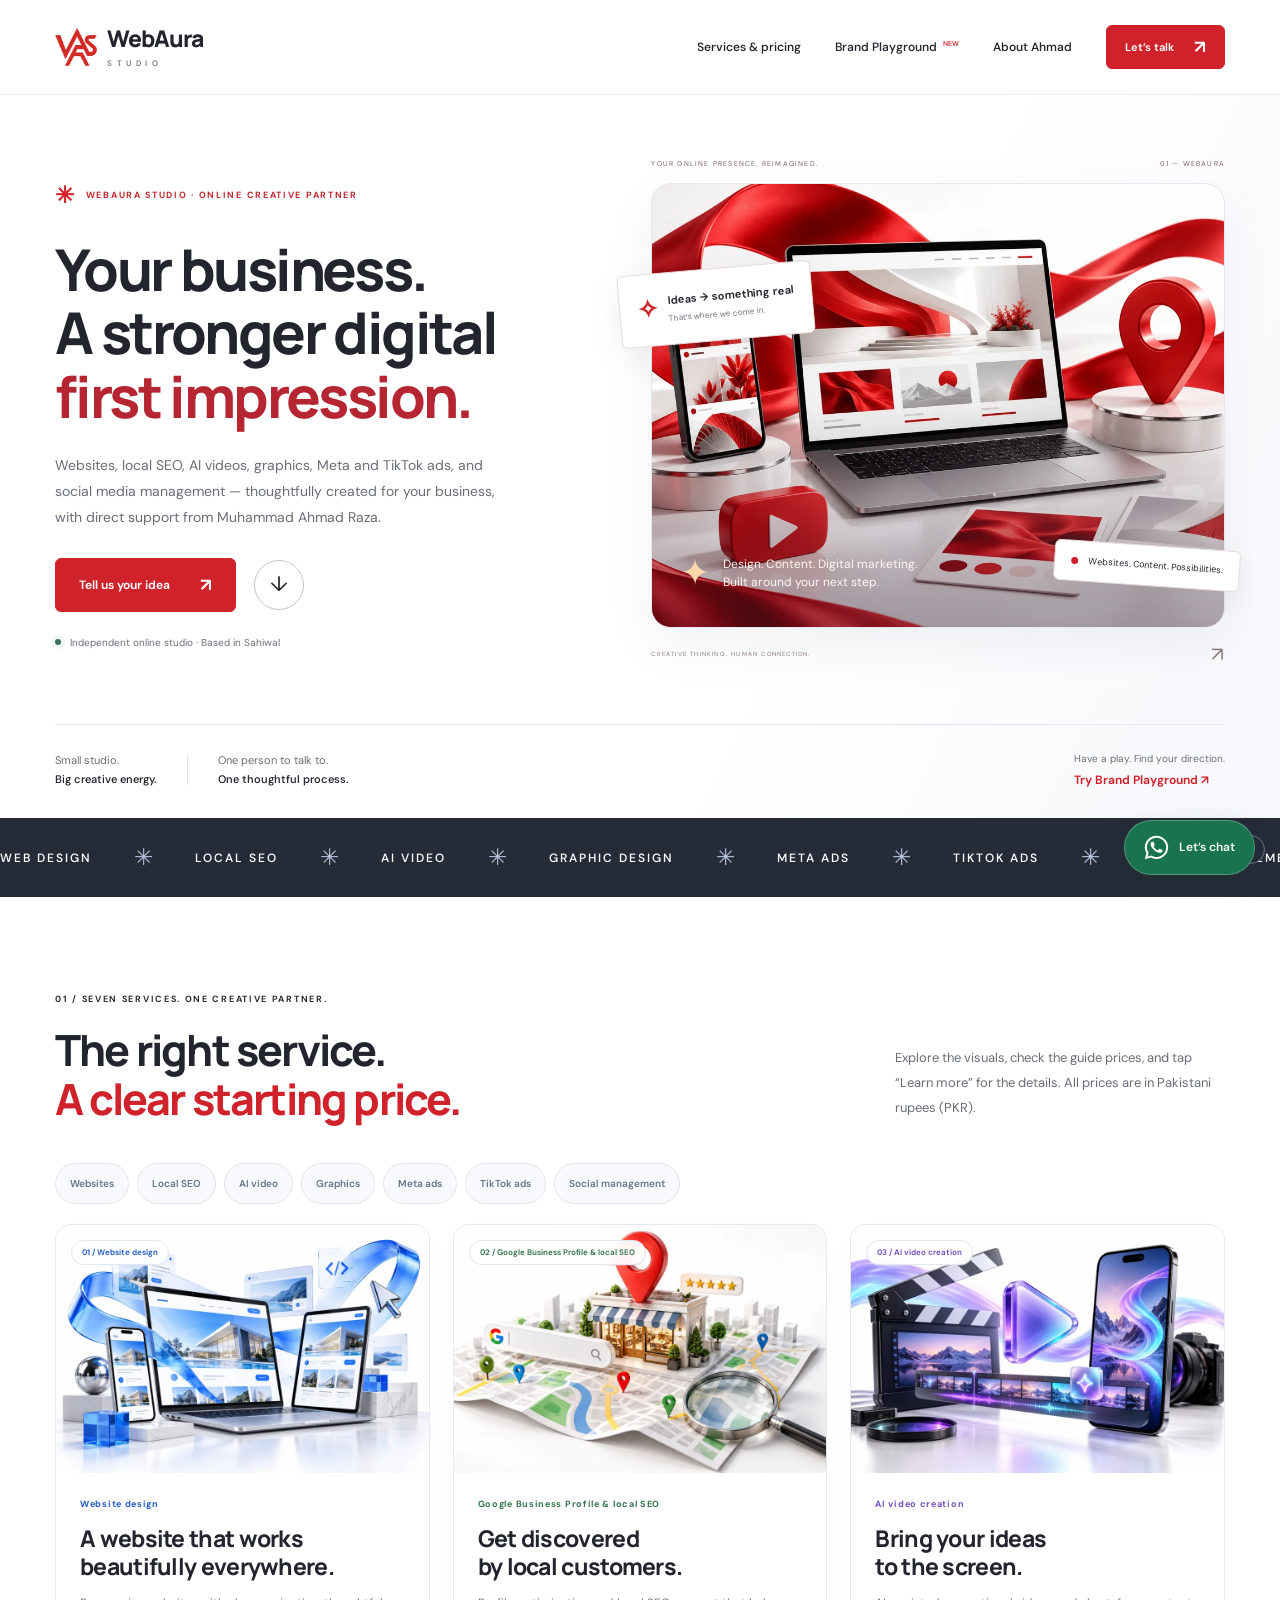
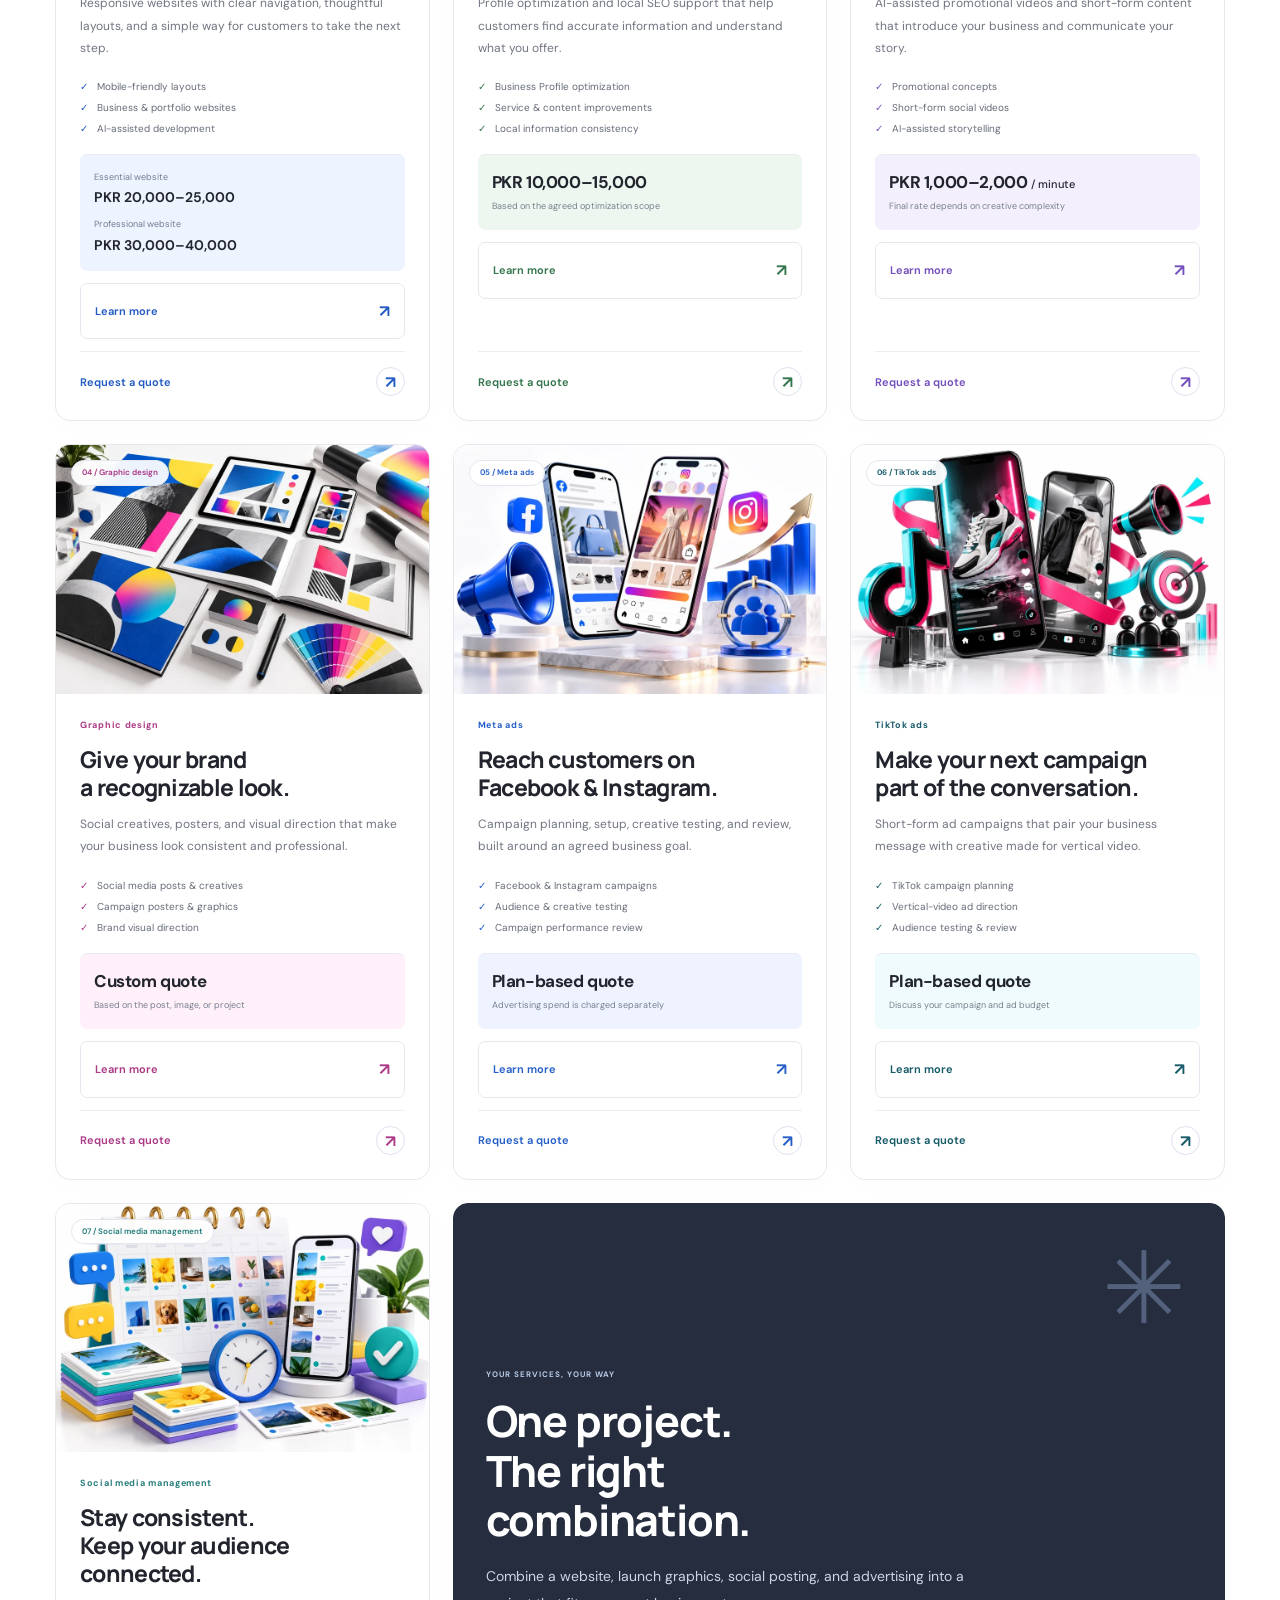
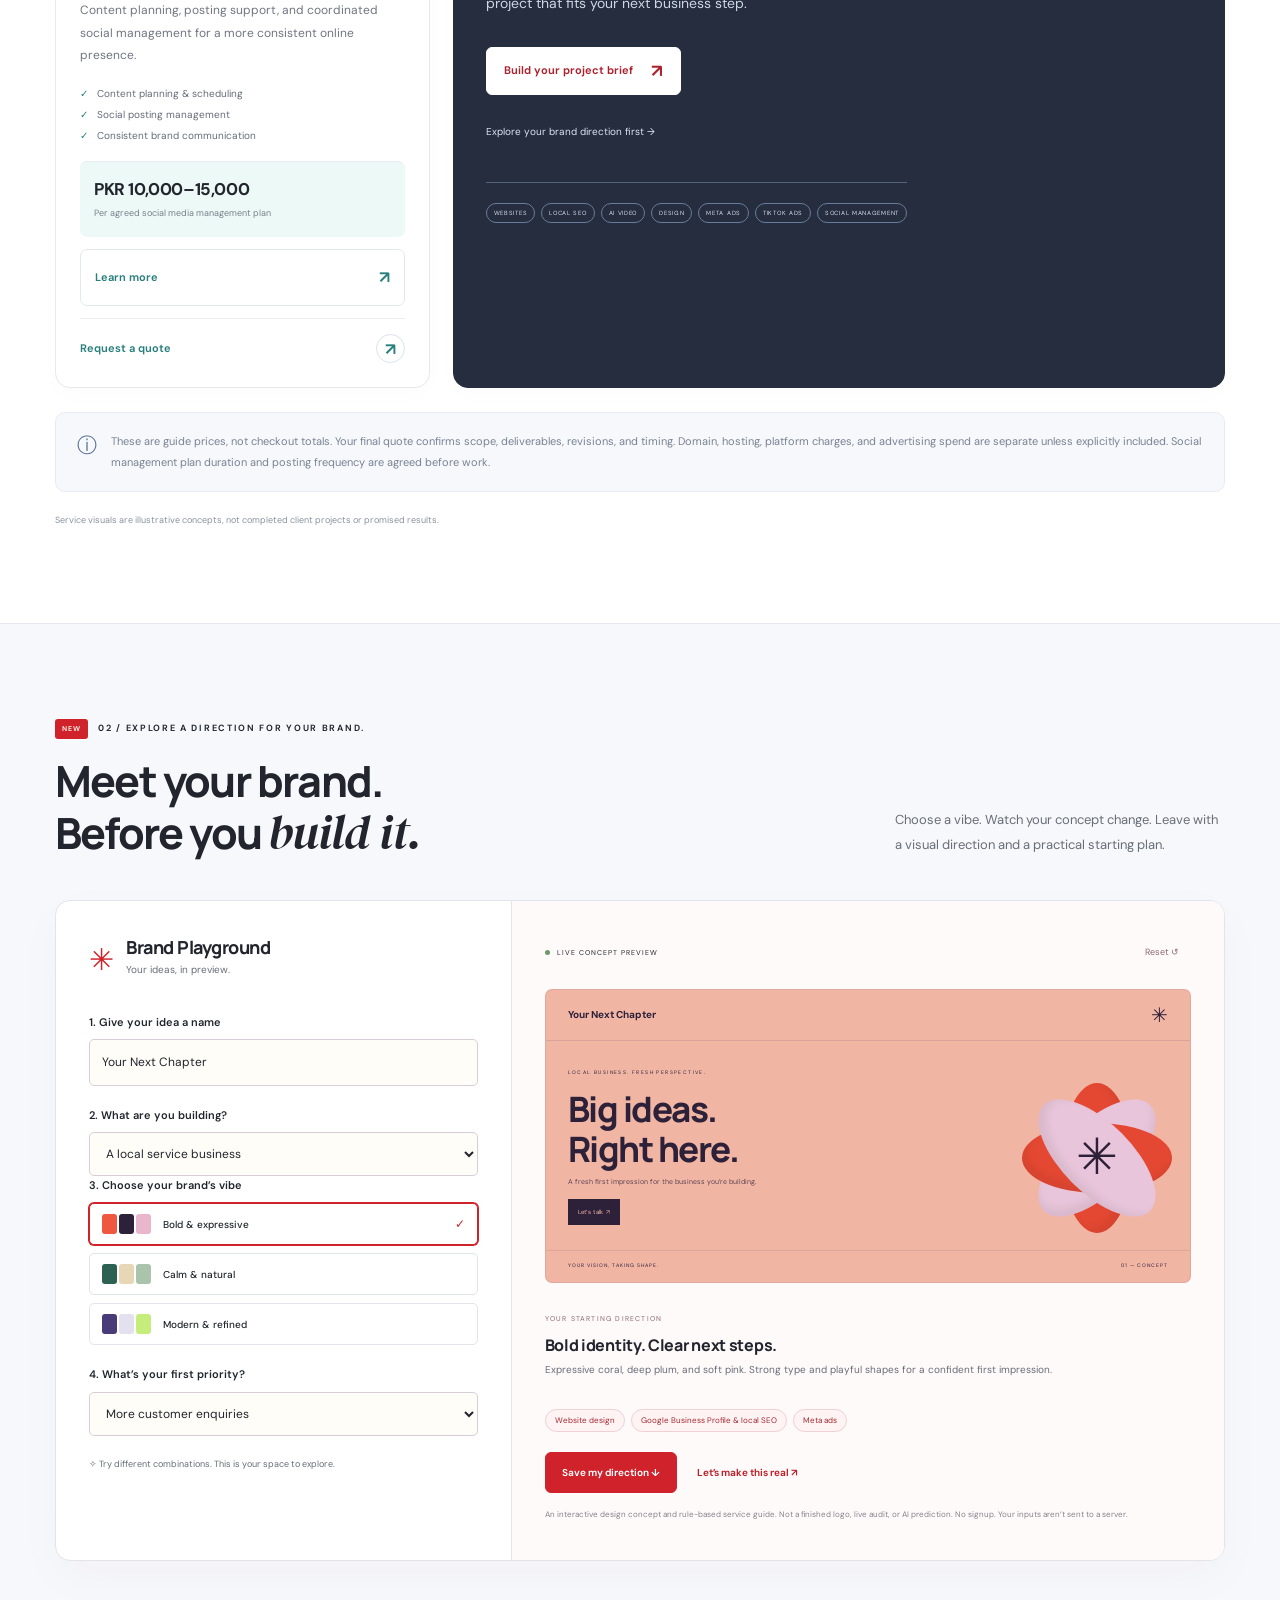
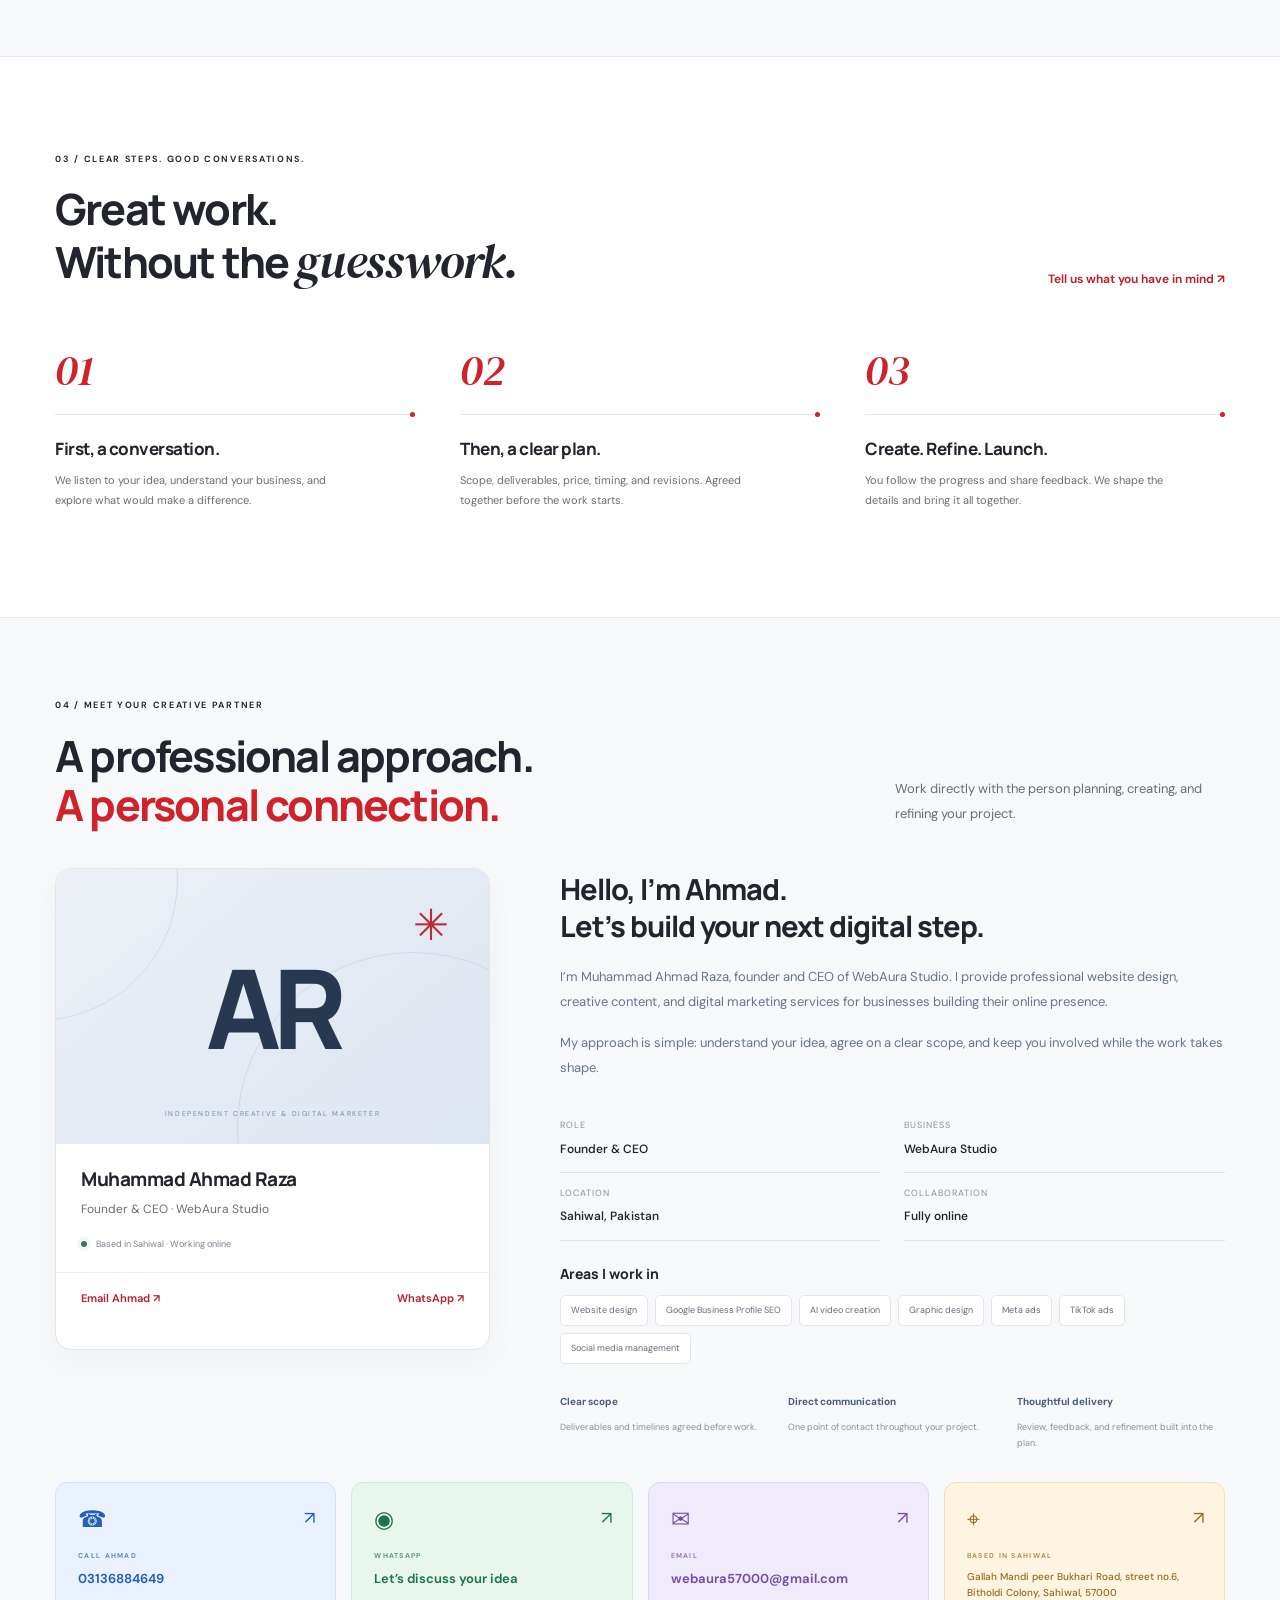
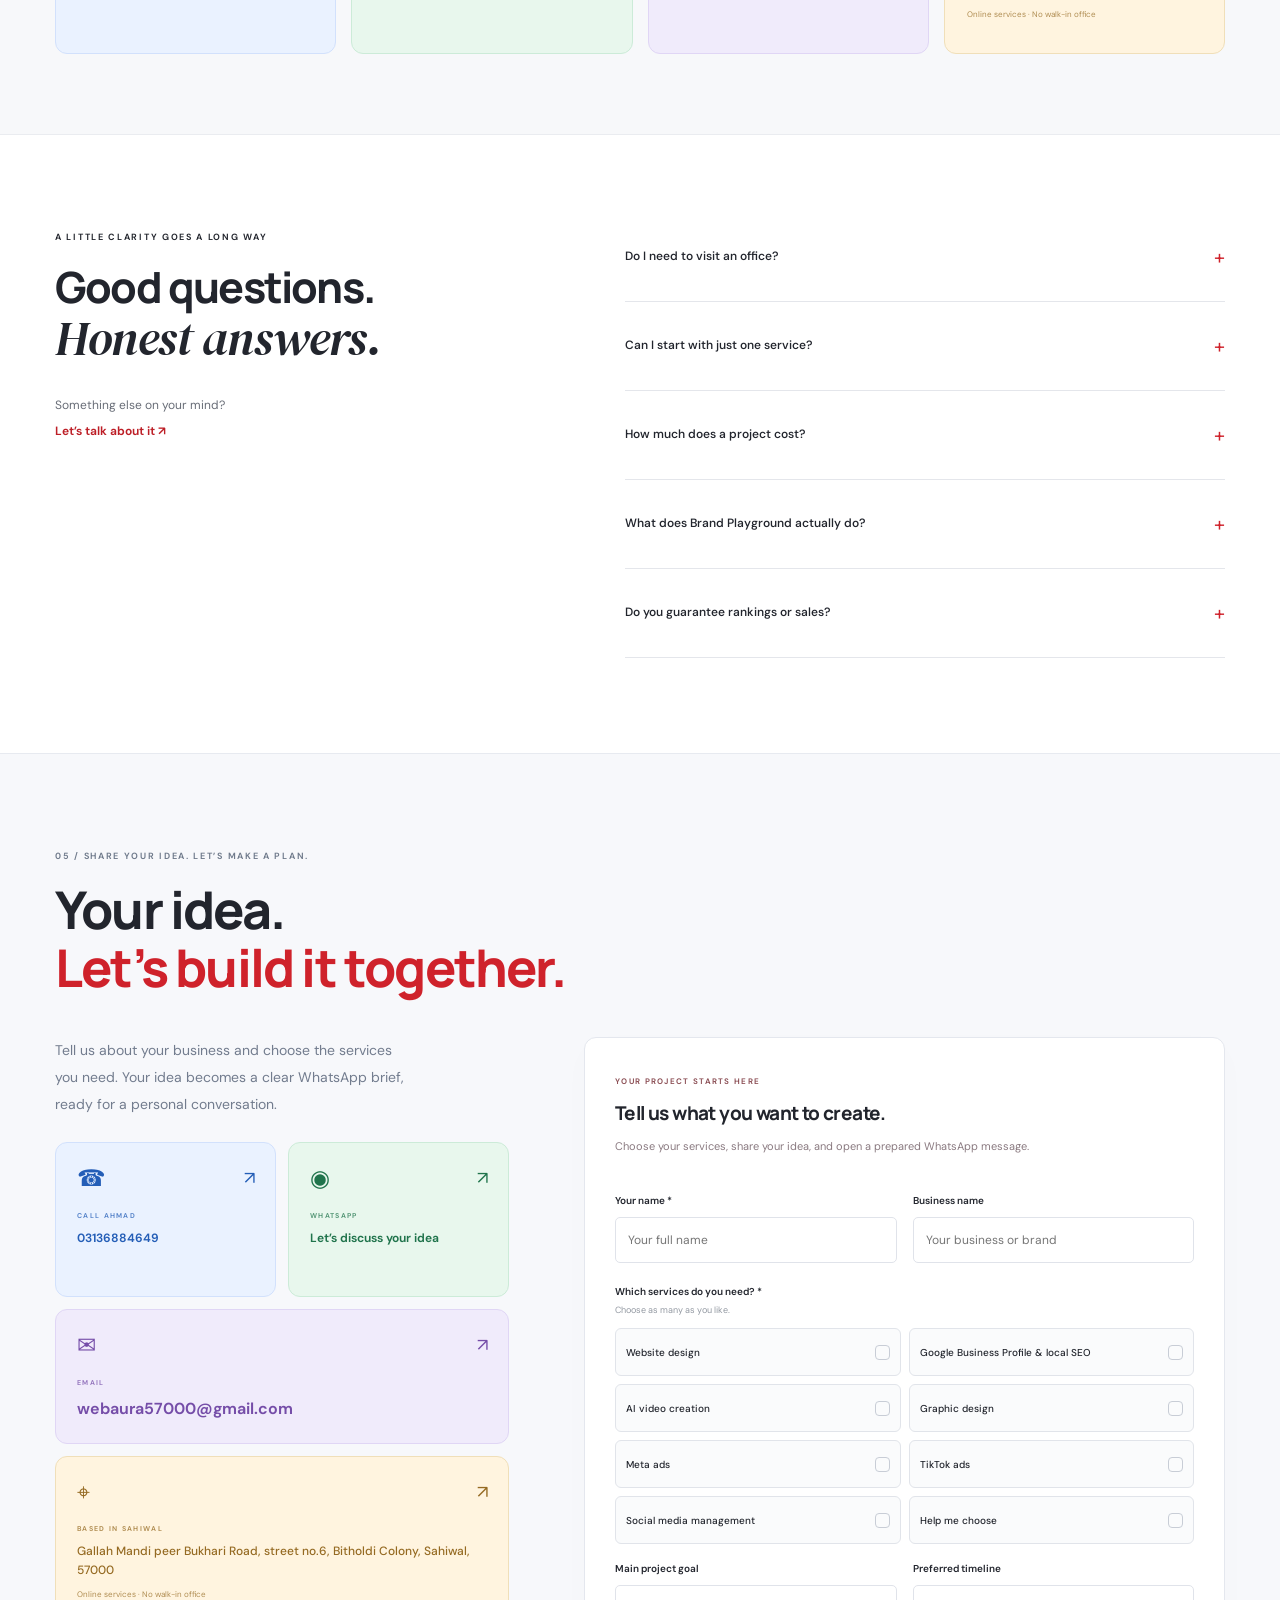
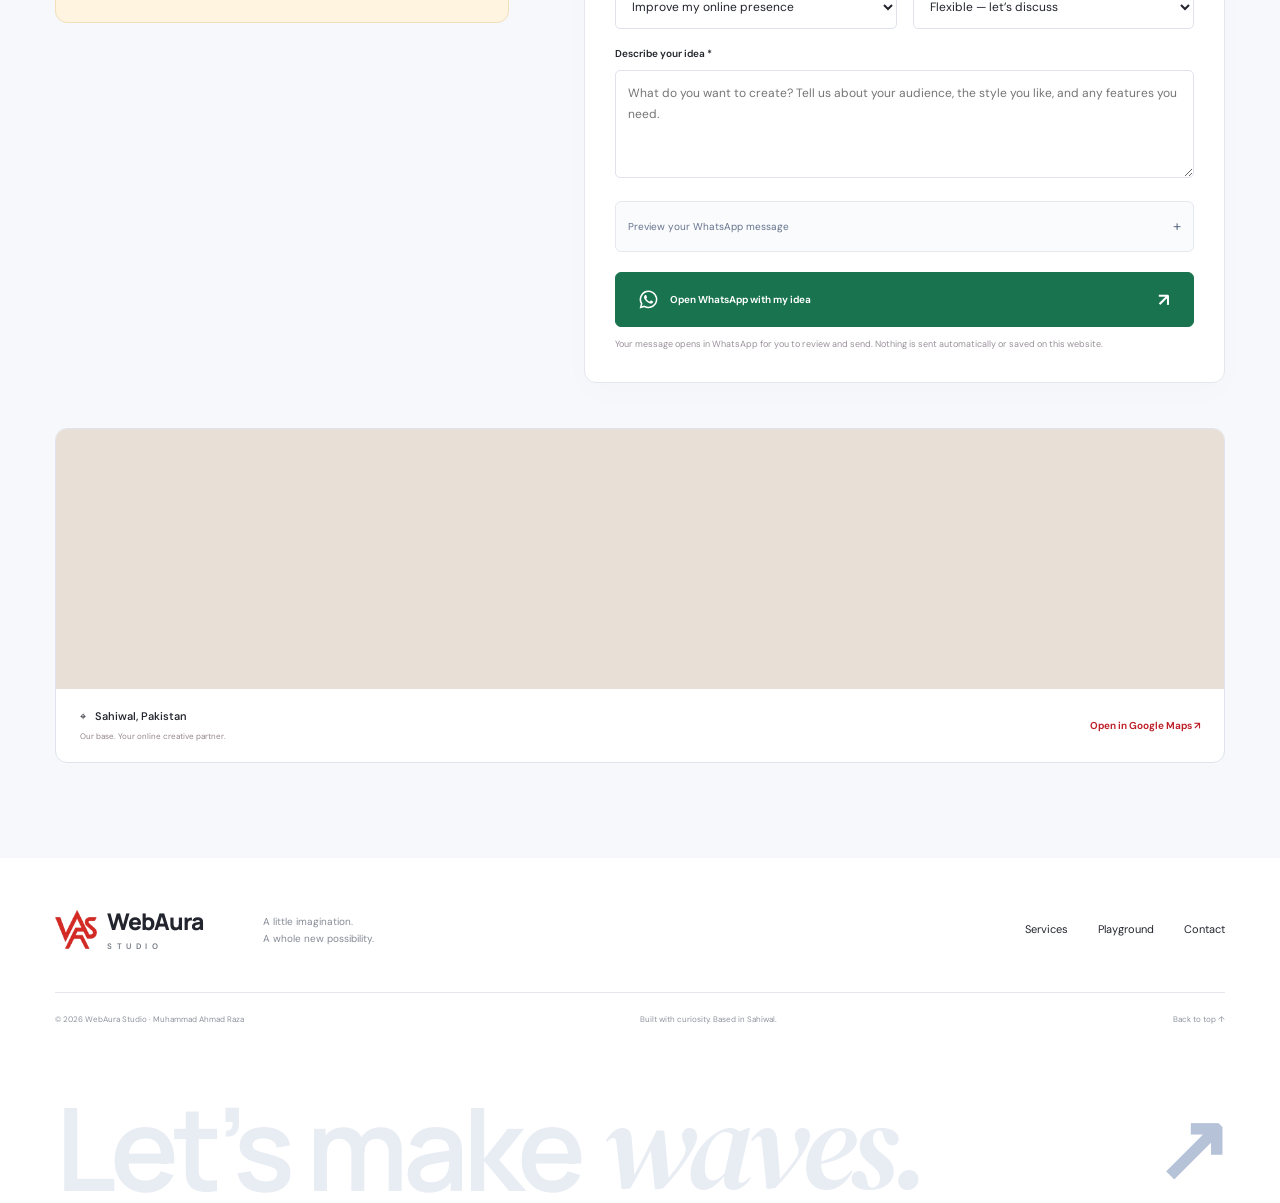
==== commit a4a2266d: "Finalize responsive quote buttons and GitHub Pages release documentation" ====
--- a/index.html
+++ b/index.html
@@ -1,11 +1,11 @@
 <!doctype html><html lang="en"><head><meta charset="utf-8"><meta name="viewport" content="width=device-width,initial-scale=1"><title>WebAura Studio | Websites, Creative & Digital Marketing</title><meta name="description" content="Websites, local SEO, AI videos, graphics, Meta and TikTok ads, and social media management by Muhammad Ahmad Raza. An independent online creative studio based in Sahiwal."><meta name="theme-color" content="#ffffff"><link rel="icon" href="assets/logo.png"><link rel="stylesheet" href="style.css"><script defer src="app.js"></script></head><body>
 <a class="skip" href="#main">Skip to content</a><div class="scroll-progress" aria-hidden="true"></div><header><div class="shell navigation"><a href="#home" class="logo"><img src="assets/logo.png" alt="" width="42" height="42"><span>WebAura<span>STUDIO</span></span></a><button class="menu" aria-label="Open navigation" aria-controls="main-nav" aria-expanded="false"><span></span><span></span></button><nav id="main-nav" aria-label="Main navigation"><a href="#services">Services & pricing</a><a href="#playground">Brand Playground <i>NEW</i></a><a href="#studio">About Ahmad</a><a href="#contact" class="button button-small">Let’s talk <span>↗</span></a></nav></div></header>
-<main id="main"><section id="home" class="hero"><div class="shell"><div class="hero-top"><div class="hero-copy"><div class="eyebrow"><span class="little-star">✳</span> WEBAURA STUDIO · ONLINE CREATIVE PARTNER</div><h1>Your business.<br>A stronger digital<br><span class="coral">first impression.</span></h1><p>Websites, local SEO, AI videos, graphics, Meta and TikTok ads, and social media management — thoughtfully created for your business, with direct support from Muhammad Ahmad Raza.</p><div class="hero-actions"><a class="button" href="#contact">Tell us your idea <span>↗</span></a><a class="round-link" href="#services" aria-label="Explore our services">↓</a></div><div class="hero-small"><span class="online-dot"></span> Independent online studio · Based in Sahiwal</div></div><div class="hero-image-wrap"><div class="image-topline"><span>YOUR ONLINE PRESENCE, REIMAGINED.</span><span>01 — WEBAURA</span></div><div class="hero-photo"><img src="assets/home-cover.webp" alt="Digital marketing cover showing a laptop, smartphone, location pin, video play symbol, and design swatches" width="1200" height="800" fetchpriority="high"><div class="photo-label"><span>✦</span> Design. Content. Digital marketing.<br>Built around your next step.</div></div><div class="floating-note note-one"><span>✧</span><div>Ideas → something real<small>That’s where we come in.</small></div></div><div class="floating-note note-two"><span class="note-dot"></span> Websites. Content. Possibilities.</div><div class="image-bottomline"><span>CREATIVE THINKING. HUMAN CONNECTION.</span><span>↗</span></div></div></div><div class="hero-bottom"><p>Small studio.<br><strong>Big creative energy.</strong></p><span class="divider"></span><p>One person to talk to.<br><strong>One thoughtful process.</strong></p><a href="#playground">Have a play. Find your direction.<span>Try Brand Playground ↗</span></a></div></div></section>
+<main id="main"><section id="home" class="hero"><div class="shell"><div class="hero-top"><div class="hero-copy"><div class="eyebrow"><span class="little-star">✳</span> WEBAURA STUDIO · ONLINE CREATIVE PARTNER</div><h1>Your business.<br>A stronger digital<br><span class="coral">first impression.</span></h1><p>Websites, local SEO, AI videos, graphics, Meta and TikTok ads, and social media management — thoughtfully created for your business, with direct support from Muhammad Ahmad Raza.</p><div class="hero-actions"><a class="button" href="#projectForm">Tell us your idea <span>↗</span></a><a class="round-link" href="#services" aria-label="Explore our services">↓</a></div><div class="hero-small"><span class="online-dot"></span> Independent online studio · Based in Sahiwal</div></div><div class="hero-image-wrap"><div class="image-topline"><span>YOUR ONLINE PRESENCE, REIMAGINED.</span><span>01 — WEBAURA</span></div><div class="hero-photo"><img src="assets/home-cover.webp" alt="Digital marketing cover showing a laptop, smartphone, location pin, video play symbol, and design swatches" width="1200" height="800" fetchpriority="high"><div class="photo-label"><span>✦</span> Design. Content. Digital marketing.<br>Built around your next step.</div></div><div class="floating-note note-one"><span>✧</span><div>Ideas → something real<small>That’s where we come in.</small></div></div><div class="floating-note note-two"><span class="note-dot"></span> Websites. Content. Possibilities.</div><div class="image-bottomline"><span>CREATIVE THINKING. HUMAN CONNECTION.</span><span>↗</span></div></div></div><div class="hero-bottom"><p>Small studio.<br><strong>Big creative energy.</strong></p><span class="divider"></span><p>One person to talk to.<br><strong>One thoughtful process.</strong></p><a href="#playground">Have a play. Find your direction.<span>Try Brand Playground ↗</span></a></div></div></section>
 <div class="marquee" aria-label="Web design, local SEO, AI video, graphic design, Meta ads, TikTok ads and social media management"><div class="marquee-track"><span>WEB DESIGN</span><b>✳</b><span>LOCAL SEO</span><b>✳</b><span>AI VIDEO</span><b>✳</b><span>GRAPHIC DESIGN</span><b>✳</b><span>META ADS</span><b>✳</b><span>TIKTOK ADS</span><b>✳</b><span>SOCIAL MANAGEMENT</span><b>✳</b><span>WEB DESIGN</span><b>✳</b><span>LOCAL SEO</span><b>✳</b><span>AI VIDEO</span><b>✳</b><span>GRAPHIC DESIGN</span><b>✳</b><span>META ADS</span><b>✳</b><span>TIKTOK ADS</span><b>✳</b><span>SOCIAL MANAGEMENT</span><b>✳</b></div><button id="pauseMotion" aria-pressed="false" aria-label="Pause decorative motion">Ⅱ</button></div>
-<section id="services" class="section"><div class="shell"><div class="section-head reveal"><div><div class="eyebrow">01 / SEVEN SERVICES. ONE CREATIVE PARTNER.</div><h2>The right service.<br><span class="coral">A clear starting price.</span></h2></div><p>Explore the visuals, check the guide prices, and tap “Learn more” for the details. All prices are in Pakistani rupees (PKR).</p></div><div class="service-jump-links" aria-label="Jump to a service"><a href="#service-web">Websites</a><a href="#service-seo">Local SEO</a><a href="#service-video">AI video</a><a href="#service-design">Graphics</a><a href="#service-ads">Meta ads</a><a href="#service-tiktok">TikTok ads</a><a href="#service-social">Social management</a></div><div class="poster-service-grid"><article id="service-web" class="poster-service service-web reveal"><div class="poster-image"><img src="assets/service-web.webp" alt="Laptop, tablet and phone demonstrating responsive website layouts" width="900" height="600" loading="lazy"><span class="poster-index">01 / Website design</span></div><div class="poster-content"><span class="service-kicker">Website design</span><h3>A website that works<br>beautifully everywhere.</h3><p>Responsive websites with clear navigation, thoughtful layouts, and a simple way for customers to take the next step.</p><ul><li>Mobile-friendly layouts</li><li>Business & portfolio websites</li><li>AI-assisted development</li></ul><div class="service-price"><div class="price-line"><span>Essential website</span><b>PKR 20,000–25,000</b></div><div class="price-line"><span>Professional website</span><b>PKR 30,000–40,000</b></div></div><details class="service-description"><summary>Learn more <span>↗</span></summary><p>A focused website to introduce your business, services, and contact options. A professional package allows a broader scope and richer layouts. Pages, features, revisions, domain, hosting, and any ongoing support are agreed in your quote.</p></details><a href="#contact" data-service="Website design">Request a quote <span class="arrow-circle">↗</span></a></div></article><article id="service-seo" class="poster-service service-seo reveal"><div class="poster-image"><img src="assets/service-seo.webp" alt="Location pin, city map and search tools illustrating local SEO" width="900" height="600" loading="lazy"><span class="poster-index">02 / Google Business Profile & local SEO</span></div><div class="poster-content"><span class="service-kicker">Google Business Profile & local SEO</span><h3>Get discovered<br>by local customers.</h3><p>Profile optimization and local SEO support that help customers find accurate information and understand what you offer.</p><ul><li>Business Profile optimization</li><li>Service & content improvements</li><li>Local information consistency</li></ul><div class="service-price"><strong>PKR 10,000–15,000</strong><small>Based on the agreed optimization scope</small></div><details class="service-description"><summary>Learn more <span>↗</span></summary><p>We review your profile information, services, descriptions, and local consistency, then agree on the improvements to make. Work depends on profile eligibility and access. Rankings and enquiries are not guaranteed.</p></details><a href="#contact" data-service="Google Business Profile & local SEO">Request a quote <span class="arrow-circle">↗</span></a></div></article><article id="service-video" class="poster-service service-video reveal"><div class="poster-image"><img src="assets/service-video.webp" alt="Violet play button, video frames and cinema tools illustrating AI video creation" width="900" height="600" loading="lazy"><span class="poster-index">03 / AI video creation</span></div><div class="poster-content"><span class="service-kicker">AI video creation</span><h3>Bring your ideas<br>to the screen.</h3><p>AI-assisted promotional videos and short-form content that introduce your business and communicate your story.</p><ul><li>Promotional concepts</li><li>Short-form social videos</li><li>AI-assisted storytelling</li></ul><div class="service-price"><strong>PKR 1,000–2,000 <em>/ minute</em></strong><small>Final rate depends on creative complexity</small></div><details class="service-description"><summary>Learn more <span>↗</span></summary><p>Ideal for brand introductions, promotions, and short social content. We agree on the script or concept, video length, visual style, and revisions before production. The range is per finished minute, not a flat project price.</p></details><a href="#contact" data-service="AI video creation">Request a quote <span class="arrow-circle">↗</span></a></div></article><article id="service-design" class="poster-service service-design reveal"><div class="poster-image"><img src="assets/service-design.webp" alt="Colorful brand stationery, poster layouts and color swatches illustrating graphic design" width="900" height="600" loading="lazy"><span class="poster-index">04 / Graphic design</span></div><div class="poster-content"><span class="service-kicker">Graphic design</span><h3>Give your brand<br>a recognizable look.</h3><p>Social creatives, posters, and visual direction that make your business look consistent and professional.</p><ul><li>Social media posts & creatives</li><li>Campaign posters & graphics</li><li>Brand visual direction</li></ul><div class="service-price"><strong>Custom quote</strong><small>Based on the post, image, or project</small></div><details class="service-description"><summary>Learn more <span>↗</span></summary><p>Tell us what you need: one post, a set of campaign graphics, a promotional poster, or a broader visual project. Pricing depends on quantity, formats, complexity, and revisions. Share references in your brief so the scope is clear.</p></details><a href="#contact" data-service="Graphic design">Request a quote <span class="arrow-circle">↗</span></a></div></article><article id="service-ads" class="poster-service service-ads reveal"><div class="poster-image"><img src="assets/service-ads.webp" alt="Social advertising phone screens, megaphone and target illustrating Meta ads" width="900" height="600" loading="lazy"><span class="poster-index">05 / Meta ads</span></div><div class="poster-content"><span class="service-kicker">Meta ads</span><h3>Reach customers on<br>Facebook & Instagram.</h3><p>Campaign planning, setup, creative testing, and review, built around an agreed business goal.</p><ul><li>Facebook & Instagram campaigns</li><li>Audience & creative testing</li><li>Campaign performance review</li></ul><div class="service-price"><strong>Plan-based quote</strong><small>Advertising spend is charged separately</small></div><details class="service-description"><summary>Learn more <span>↗</span></summary><p>We discuss the campaign goal, audience, creative needs, and management scope. The service fee is quoted against that plan. Platform advertising spend is separate, and results depend on factors beyond campaign setup.</p></details><a href="#contact" data-service="Meta ads">Request a quote <span class="arrow-circle">↗</span></a></div></article><article id="service-tiktok" class="poster-service service-tiktok reveal"><div class="poster-image"><img src="assets/service-tiktok.webp" alt="Black smartphones, cyan and pink video elements, and targeting tools illustrating TikTok ads" width="900" height="600" loading="lazy"><span class="poster-index">06 / TikTok ads</span></div><div class="poster-content"><span class="service-kicker">TikTok ads</span><h3>Make your next campaign<br>part of the conversation.</h3><p>Short-form ad campaigns that pair your business message with creative made for vertical video.</p><ul><li>TikTok campaign planning</li><li>Vertical-video ad direction</li><li>Audience testing & review</li></ul><div class="service-price"><strong>Plan-based quote</strong><small>Discuss your campaign and ad budget</small></div><details class="service-description"><summary>Learn more <span>↗</span></summary><p>We plan around your audience, objective, video creative, and campaign requirements. Setup and management are scoped before work begins. Platform access and advertising eligibility apply. Advertising spend is separate from the service fee.</p></details><a href="#contact" data-service="TikTok ads">Request a quote <span class="arrow-circle">↗</span></a></div></article><article id="service-social" class="poster-service service-social reveal"><div class="poster-image"><img src="assets/service-social.webp" alt="Content calendar, scheduling clock and social feeds illustrating social media management" width="900" height="600" loading="lazy"><span class="poster-index">07 / Social media management</span></div><div class="poster-content"><span class="service-kicker">Social media management</span><h3>Stay consistent.<br>Keep your audience connected.</h3><p>Content planning, posting support, and coordinated social management for a more consistent online presence.</p><ul><li>Content planning & scheduling</li><li>Social posting management</li><li>Consistent brand communication</li></ul><div class="service-price"><strong>PKR 10,000–15,000</strong><small>Per agreed social media management plan</small></div><details class="service-description"><summary>Learn more <span>↗</span></summary><p>We define the platforms, posting frequency, content responsibilities, approval process, and plan duration together. Design, video, engagement support, and reporting are included only where agreed in the scope. Share your preferred platforms in your idea.</p></details><a href="#contact" data-service="Social media management">Request a quote <span class="arrow-circle">↗</span></a></div></article><article class="poster-service package-card reveal"><span class="package-spark">✳</span><span class="service-kicker">YOUR SERVICES, YOUR WAY</span><h3>One project.<br>The right combination.</h3><p>Combine a website, launch graphics, social posting, and advertising into a project that fits your next business step.</p><a href="#contact" class="button button-light">Build your project brief <span>↗</span></a><a href="#playground" class="package-secondary">Explore your brand direction first →</a><div class="package-labels"><span>WEBSITES</span><span>LOCAL SEO</span><span>AI VIDEO</span><span>DESIGN</span><span>META ADS</span><span>TIKTOK ADS</span><span>SOCIAL MANAGEMENT</span></div></article></div><div class="price-note"><span>ⓘ</span><p>These are guide prices, not checkout totals. Your final quote confirms scope, deliverables, revisions, and timing. Domain, hosting, platform charges, and advertising spend are separate unless explicitly included. Social management plan duration and posting frequency are agreed before work.</p></div><p class="concept-caption">Service visuals are illustrative concepts, not completed client projects or promised results.</p></div></section>
-<section id="playground" class="play-section section"><div class="shell"><div class="section-head reveal"><div><div class="eyebrow"><span class="new-pill">NEW</span> 02 / EXPLORE A DIRECTION FOR YOUR BRAND.</div><h2>Meet your brand.<br>Before you <span class="serif">build it.</span></h2></div><p>Choose a vibe. Watch your concept change. Leave with a visual direction and a practical starting plan.</p></div><div class="playground reveal"><div class="play-controls"><div class="play-control-title"><span>✳</span><div><h3>Brand Playground</h3><small>Your ideas, in preview.</small></div></div><label for="brandName">1. Give your idea a name</label><input id="brandName" value="Your Next Chapter" maxlength="40" placeholder="Your business name"><label for="businessType">2. What are you building?</label><select id="businessType"><option value="local">A local service business</option><option value="shop">An online shop</option><option value="creator">A personal brand</option><option value="startup">A new startup</option></select><fieldset><legend>3. Choose your brand’s vibe</legend><div class="vibe-choices"><button type="button" class="vibe active" data-vibe="bold" aria-pressed="true"><span class="swatches"><i></i><i></i><i></i></span><b>Bold & expressive</b></button><button type="button" class="vibe" data-vibe="calm" aria-pressed="false"><span class="swatches calm-swatches"><i></i><i></i><i></i></span><b>Calm & natural</b></button><button type="button" class="vibe" data-vibe="modern" aria-pressed="false"><span class="swatches modern-swatches"><i></i><i></i><i></i></span><b>Modern & refined</b></button></div></fieldset><label for="goal">4. What’s your first priority?</label><select id="goal"><option value="enquiries">More customer enquiries</option><option value="awareness">A recognizable brand</option><option value="sales">A better online sales journey</option></select><div class="play-controls-note">✧ Try different combinations. This is your space to explore.</div></div><div class="play-preview"><div class="preview-caption"><span><i class="live-dot"></i> LIVE CONCEPT PREVIEW</span><button type="button" id="resetPlay">Reset ↺</button></div><div class="brand-preview" id="brandPreview" data-vibe="bold"><div class="demo-nav"><b id="previewName">Your Next Chapter</b><span>✳</span></div><div class="demo-content"><span id="previewCategory">LOCAL BUSINESS. FRESH PERSPECTIVE.</span><h3 id="previewHeadline">Big ideas.<br>Right here.</h3><p id="previewDescription">A fresh first impression for the business you’re building.</p><span class="demo-cta" id="previewCta">Let’s talk ↗</span><div class="demo-sculpture" aria-hidden="true"><i></i><i></i><i></i><i></i><b>✳</b></div></div><div class="demo-footer"><span>YOUR VISION, TAKING SHAPE.</span><span>01 — CONCEPT</span></div></div><div class="direction-summary" aria-live="polite"><span>YOUR STARTING DIRECTION</span><h4 id="directionTitle">Bold identity. Clear next steps.</h4><p id="directionText"></p><div id="suggestedServices" class="suggested-services"></div></div><div class="play-actions"><button class="button" id="saveDirection">Save my direction ↓</button><a href="#contact" class="text-link" id="discussDirection">Let’s make this real ↗</a></div><p class="tool-note">An interactive design concept and rule-based service guide. Not a finished logo, live audit, or AI prediction. No signup. Your inputs aren’t sent to a server.</p></div></div></div></section>
+<section id="services" class="section"><div class="shell"><div class="section-head reveal"><div><div class="eyebrow">01 / SEVEN SERVICES. ONE CREATIVE PARTNER.</div><h2>The right service.<br><span class="coral">A clear starting price.</span></h2></div><p>Explore the visuals, check the guide prices, and tap “Learn more” for the details. All prices are in Pakistani rupees (PKR).</p></div><div class="service-jump-links" aria-label="Jump to a service"><a href="#service-web">Websites</a><a href="#service-seo">Local SEO</a><a href="#service-video">AI video</a><a href="#service-design">Graphics</a><a href="#service-ads">Meta ads</a><a href="#service-tiktok">TikTok ads</a><a href="#service-social">Social management</a></div><div class="poster-service-grid"><article id="service-web" class="poster-service service-web reveal"><div class="poster-image"><img src="assets/service-web.webp" alt="Laptop, tablet and phone demonstrating responsive website layouts" width="900" height="600" loading="lazy"><span class="poster-index">01 / Website design</span></div><div class="poster-content"><span class="service-kicker">Website design</span><h3>A website that works<br>beautifully everywhere.</h3><p>Responsive websites with clear navigation, thoughtful layouts, and a simple way for customers to take the next step.</p><ul><li>Mobile-friendly layouts</li><li>Business & portfolio websites</li><li>AI-assisted development</li></ul><div class="service-price"><div class="price-line"><span>Essential website</span><b>PKR 20,000–25,000</b></div><div class="price-line"><span>Professional website</span><b>PKR 30,000–40,000</b></div></div><details class="service-description"><summary>Learn more <span>↗</span></summary><p>A focused website to introduce your business, services, and contact options. A professional package allows a broader scope and richer layouts. Pages, features, revisions, domain, hosting, and any ongoing support are agreed in your quote.</p></details><a href="#projectForm" data-service="Website design">Request a quote <span class="arrow-circle">↗</span></a></div></article><article id="service-seo" class="poster-service service-seo reveal"><div class="poster-image"><img src="assets/service-seo.webp" alt="Location pin, city map and search tools illustrating local SEO" width="900" height="600" loading="lazy"><span class="poster-index">02 / Google Business Profile & local SEO</span></div><div class="poster-content"><span class="service-kicker">Google Business Profile & local SEO</span><h3>Get discovered<br>by local customers.</h3><p>Profile optimization and local SEO support that help customers find accurate information and understand what you offer.</p><ul><li>Business Profile optimization</li><li>Service & content improvements</li><li>Local information consistency</li></ul><div class="service-price"><strong>PKR 10,000–15,000</strong><small>Based on the agreed optimization scope</small></div><details class="service-description"><summary>Learn more <span>↗</span></summary><p>We review your profile information, services, descriptions, and local consistency, then agree on the improvements to make. Work depends on profile eligibility and access. Rankings and enquiries are not guaranteed.</p></details><a href="#projectForm" data-service="Google Business Profile & local SEO">Request a quote <span class="arrow-circle">↗</span></a></div></article><article id="service-video" class="poster-service service-video reveal"><div class="poster-image"><img src="assets/service-video.webp" alt="Violet play button, video frames and cinema tools illustrating AI video creation" width="900" height="600" loading="lazy"><span class="poster-index">03 / AI video creation</span></div><div class="poster-content"><span class="service-kicker">AI video creation</span><h3>Bring your ideas<br>to the screen.</h3><p>AI-assisted promotional videos and short-form content that introduce your business and communicate your story.</p><ul><li>Promotional concepts</li><li>Short-form social videos</li><li>AI-assisted storytelling</li></ul><div class="service-price"><strong>PKR 1,000–2,000 <em>/ minute</em></strong><small>Final rate depends on creative complexity</small></div><details class="service-description"><summary>Learn more <span>↗</span></summary><p>Ideal for brand introductions, promotions, and short social content. We agree on the script or concept, video length, visual style, and revisions before production. The range is per finished minute, not a flat project price.</p></details><a href="#projectForm" data-service="AI video creation">Request a quote <span class="arrow-circle">↗</span></a></div></article><article id="service-design" class="poster-service service-design reveal"><div class="poster-image"><img src="assets/service-design.webp" alt="Colorful brand stationery, poster layouts and color swatches illustrating graphic design" width="900" height="600" loading="lazy"><span class="poster-index">04 / Graphic design</span></div><div class="poster-content"><span class="service-kicker">Graphic design</span><h3>Give your brand<br>a recognizable look.</h3><p>Social creatives, posters, and visual direction that make your business look consistent and professional.</p><ul><li>Social media posts & creatives</li><li>Campaign posters & graphics</li><li>Brand visual direction</li></ul><div class="service-price"><strong>Custom quote</strong><small>Based on the post, image, or project</small></div><details class="service-description"><summary>Learn more <span>↗</span></summary><p>Tell us what you need: one post, a set of campaign graphics, a promotional poster, or a broader visual project. Pricing depends on quantity, formats, complexity, and revisions. Share references in your brief so the scope is clear.</p></details><a href="#projectForm" data-service="Graphic design">Request a quote <span class="arrow-circle">↗</span></a></div></article><article id="service-ads" class="poster-service service-ads reveal"><div class="poster-image"><img src="assets/service-ads.webp" alt="Social advertising phone screens, megaphone and target illustrating Meta ads" width="900" height="600" loading="lazy"><span class="poster-index">05 / Meta ads</span></div><div class="poster-content"><span class="service-kicker">Meta ads</span><h3>Reach customers on<br>Facebook & Instagram.</h3><p>Campaign planning, setup, creative testing, and review, built around an agreed business goal.</p><ul><li>Facebook & Instagram campaigns</li><li>Audience & creative testing</li><li>Campaign performance review</li></ul><div class="service-price"><strong>Plan-based quote</strong><small>Advertising spend is charged separately</small></div><details class="service-description"><summary>Learn more <span>↗</span></summary><p>We discuss the campaign goal, audience, creative needs, and management scope. The service fee is quoted against that plan. Platform advertising spend is separate, and results depend on factors beyond campaign setup.</p></details><a href="#projectForm" data-service="Meta ads">Request a quote <span class="arrow-circle">↗</span></a></div></article><article id="service-tiktok" class="poster-service service-tiktok reveal"><div class="poster-image"><img src="assets/service-tiktok.webp" alt="Black smartphones, cyan and pink video elements, and targeting tools illustrating TikTok ads" width="900" height="600" loading="lazy"><span class="poster-index">06 / TikTok ads</span></div><div class="poster-content"><span class="service-kicker">TikTok ads</span><h3>Make your next campaign<br>part of the conversation.</h3><p>Short-form ad campaigns that pair your business message with creative made for vertical video.</p><ul><li>TikTok campaign planning</li><li>Vertical-video ad direction</li><li>Audience testing & review</li></ul><div class="service-price"><strong>Plan-based quote</strong><small>Discuss your campaign and ad budget</small></div><details class="service-description"><summary>Learn more <span>↗</span></summary><p>We plan around your audience, objective, video creative, and campaign requirements. Setup and management are scoped before work begins. Platform access and advertising eligibility apply. Advertising spend is separate from the service fee.</p></details><a href="#projectForm" data-service="TikTok ads">Request a quote <span class="arrow-circle">↗</span></a></div></article><article id="service-social" class="poster-service service-social reveal"><div class="poster-image"><img src="assets/service-social.webp" alt="Content calendar, scheduling clock and social feeds illustrating social media management" width="900" height="600" loading="lazy"><span class="poster-index">07 / Social media management</span></div><div class="poster-content"><span class="service-kicker">Social media management</span><h3>Stay consistent.<br>Keep your audience connected.</h3><p>Content planning, posting support, and coordinated social management for a more consistent online presence.</p><ul><li>Content planning & scheduling</li><li>Social posting management</li><li>Consistent brand communication</li></ul><div class="service-price"><strong>PKR 10,000–15,000</strong><small>Per agreed social media management plan</small></div><details class="service-description"><summary>Learn more <span>↗</span></summary><p>We define the platforms, posting frequency, content responsibilities, approval process, and plan duration together. Design, video, engagement support, and reporting are included only where agreed in the scope. Share your preferred platforms in your idea.</p></details><a href="#projectForm" data-service="Social media management">Request a quote <span class="arrow-circle">↗</span></a></div></article><article class="poster-service package-card reveal"><span class="package-spark">✳</span><span class="service-kicker">YOUR SERVICES, YOUR WAY</span><h3>One project.<br>The right combination.</h3><p>Combine a website, launch graphics, social posting, and advertising into a project that fits your next business step.</p><a href="#projectForm" class="button button-light">Build your project brief <span>↗</span></a><a href="#playground" class="package-secondary">Explore your brand direction first →</a><div class="package-labels"><span>WEBSITES</span><span>LOCAL SEO</span><span>AI VIDEO</span><span>DESIGN</span><span>META ADS</span><span>TIKTOK ADS</span><span>SOCIAL MANAGEMENT</span></div></article></div><div class="price-note"><span>ⓘ</span><p>These are guide prices, not checkout totals. Your final quote confirms scope, deliverables, revisions, and timing. Domain, hosting, platform charges, and advertising spend are separate unless explicitly included. Social management plan duration and posting frequency are agreed before work.</p></div><p class="concept-caption">Service visuals are illustrative concepts, not completed client projects or promised results.</p></div></section>
+<section id="playground" class="play-section section"><div class="shell"><div class="section-head reveal"><div><div class="eyebrow"><span class="new-pill">NEW</span> 02 / EXPLORE A DIRECTION FOR YOUR BRAND.</div><h2>Meet your brand.<br>Before you <span class="serif">build it.</span></h2></div><p>Choose a vibe. Watch your concept change. Leave with a visual direction and a practical starting plan.</p></div><div class="playground reveal"><div class="play-controls"><div class="play-control-title"><span>✳</span><div><h3>Brand Playground</h3><small>Your ideas, in preview.</small></div></div><label for="brandName">1. Give your idea a name</label><input id="brandName" value="Your Next Chapter" maxlength="40" placeholder="Your business name"><label for="businessType">2. What are you building?</label><select id="businessType"><option value="local">A local service business</option><option value="shop">An online shop</option><option value="creator">A personal brand</option><option value="startup">A new startup</option></select><fieldset><legend>3. Choose your brand’s vibe</legend><div class="vibe-choices"><button type="button" class="vibe active" data-vibe="bold" aria-pressed="true"><span class="swatches"><i></i><i></i><i></i></span><b>Bold & expressive</b></button><button type="button" class="vibe" data-vibe="calm" aria-pressed="false"><span class="swatches calm-swatches"><i></i><i></i><i></i></span><b>Calm & natural</b></button><button type="button" class="vibe" data-vibe="modern" aria-pressed="false"><span class="swatches modern-swatches"><i></i><i></i><i></i></span><b>Modern & refined</b></button></div></fieldset><label for="goal">4. What’s your first priority?</label><select id="goal"><option value="enquiries">More customer enquiries</option><option value="awareness">A recognizable brand</option><option value="sales">A better online sales journey</option></select><div class="play-controls-note">✧ Try different combinations. This is your space to explore.</div></div><div class="play-preview"><div class="preview-caption"><span><i class="live-dot"></i> LIVE CONCEPT PREVIEW</span><button type="button" id="resetPlay">Reset ↺</button></div><div class="brand-preview" id="brandPreview" data-vibe="bold"><div class="demo-nav"><b id="previewName">Your Next Chapter</b><span>✳</span></div><div class="demo-content"><span id="previewCategory">LOCAL BUSINESS. FRESH PERSPECTIVE.</span><h3 id="previewHeadline">Big ideas.<br>Right here.</h3><p id="previewDescription">A fresh first impression for the business you’re building.</p><span class="demo-cta" id="previewCta">Let’s talk ↗</span><div class="demo-sculpture" aria-hidden="true"><i></i><i></i><i></i><i></i><b>✳</b></div></div><div class="demo-footer"><span>YOUR VISION, TAKING SHAPE.</span><span>01 — CONCEPT</span></div></div><div class="direction-summary" aria-live="polite"><span>YOUR STARTING DIRECTION</span><h4 id="directionTitle">Bold identity. Clear next steps.</h4><p id="directionText"></p><div id="suggestedServices" class="suggested-services"></div></div><div class="play-actions"><button class="button" id="saveDirection">Save my direction ↓</button><a href="#projectForm" class="text-link" id="discussDirection">Let’s make this real ↗</a></div><p class="tool-note">An interactive design concept and rule-based service guide. Not a finished logo, live audit, or AI prediction. No signup. Your inputs aren’t sent to a server.</p></div></div></div></section>
 <section class="section process-section"><div class="shell"><div class="section-head reveal"><div><div class="eyebrow">03 / CLEAR STEPS. GOOD CONVERSATIONS.</div><h2>Great work.<br>Without the <span class="serif">guesswork.</span></h2></div><a class="text-link" href="#contact">Tell us what you have in mind ↗</a></div><div class="process-grid"><article class="reveal"><span>01</span><div class="step-line"></div><h3>First, a conversation.</h3><p>We listen to your idea, understand your business, and explore what would make a difference.</p></article><article class="reveal"><span>02</span><div class="step-line"></div><h3>Then, a clear plan.</h3><p>Scope, deliverables, price, timing, and revisions. Agreed together before the work starts.</p></article><article class="reveal"><span>03</span><div class="step-line"></div><h3>Create. Refine. Launch.</h3><p>You follow the progress and share feedback. We shape the details and bring it all together.</p></article></div></div></section>
 <section class="studio-section" id="studio"><div class="shell"><div class="section-head reveal"><div><div class="eyebrow">04 / MEET YOUR CREATIVE PARTNER</div><h2>A professional approach.<br><span class="coral">A personal connection.</span></h2></div><p>Work directly with the person planning, creating, and refining your project.</p></div><div class="profile-grid"><div class="profile-card reveal"><div class="profile-monogram" aria-label="Muhammad Ahmad Raza initials"><span>AR</span><i>✳</i><small>INDEPENDENT CREATIVE & DIGITAL MARKETER</small></div><div class="profile-name"><h3>Muhammad Ahmad Raza</h3><p>Founder & CEO · WebAura Studio</p><span class="profile-status"><i class="online-dot"></i> Based in Sahiwal · Working online</span></div><div class="profile-contact"><a href="mailto:webaura57000@gmail.com">Email Ahmad ↗</a><a href="https://wa.me/923136884649" target="_blank" rel="noopener">WhatsApp ↗</a></div></div><div class="profile-copy reveal"><h3>Hello, I’m Ahmad.<br>Let’s build your next digital step.</h3><p>I’m Muhammad Ahmad Raza, founder and CEO of WebAura Studio. I provide professional website design, creative content, and digital marketing services for businesses building their online presence.</p><p>My approach is simple: understand your idea, agree on a clear scope, and keep you involved while the work takes shape.</p><dl class="profile-facts"><div><dt>Role</dt><dd>Founder & CEO</dd></div><div><dt>Business</dt><dd>WebAura Studio</dd></div><div><dt>Location</dt><dd>Sahiwal, Pakistan</dd></div><div><dt>Collaboration</dt><dd>Fully online</dd></div></dl><h4>Areas I work in</h4><div class="expertise-tags"><span>Website design</span><span>Google Business Profile SEO</span><span>AI video creation</span><span>Graphic design</span><span>Meta ads</span><span>TikTok ads</span><span>Social media management</span></div><div class="profile-principles"><div><b>Clear scope</b><small>Deliverables and timelines agreed before work.</small></div><div><b>Direct communication</b><small>One point of contact throughout your project.</small></div><div><b>Thoughtful delivery</b><small>Review, feedback, and refinement built into the plan.</small></div></div></div></div><div class="personal-contact-tiles"><a class="info-tile info-call" href="tel:+923136884649"><span class="tile-icon">☎</span><small>CALL AHMAD</small><strong>03136884649</strong><span class="tile-arrow">↗</span></a><a class="info-tile info-whatsapp" href="https://wa.me/923136884649" target="_blank" rel="noopener"><span class="tile-icon">◉</span><small>WHATSAPP</small><strong>Let’s discuss your idea</strong><span class="tile-arrow">↗</span></a><a class="info-tile info-email" href="mailto:webaura57000@gmail.com"><span class="tile-icon">✉</span><small>EMAIL</small><strong>webaura57000@gmail.com</strong><span class="tile-arrow">↗</span></a><a class="info-tile info-address" href="https://www.google.com/maps/search/?api=1&query=30.654380673927292%2C73.11284233866434" target="_blank" rel="noopener"><span class="tile-icon">⌖</span><small>BASED IN SAHIWAL</small><strong>Gallah Mandi peer Bukhari Road, street no.6, Bitholdi Colony, Sahiwal, 57000</strong><em>Online services · No walk-in office</em><span class="tile-arrow">↗</span></a></div></div></section>
 <section class="section"><div class="shell faq-grid"><div class="reveal"><div class="eyebrow">A LITTLE CLARITY GOES A LONG WAY</div><h2>Good questions.<br><span class="serif">Honest answers.</span></h2><p>Something else on your mind?<br><a class="text-link" href="mailto:webaura57000@gmail.com">Let’s talk about it ↗</a></p></div><div class="faq-list reveal"><details><summary>Do I need to visit an office?<span>+</span></summary><p>No. WebAura Studio provides services online. We discuss requirements, share updates, and deliver remotely. The listed address is our location, not a walk-in agency office.</p></details><details><summary>Can I start with just one service?<span>+</span></summary><p>Absolutely. Start with a website, local SEO, graphics, a video, or an ads project. We’ll agree on a focused scope that makes sense for your needs.</p></details><details><summary>How much does a project cost?<span>+</span></summary><p>Guide prices appear on every service card. Website packages start at PKR 20,000–25,000; professional websites are PKR 30,000–40,000. Final scope, timing, revisions, and any separate platform or advertising costs are confirmed in your quote.</p></details><details><summary>What does Brand Playground actually do?<span>+</span></summary><p>It previews three curated visual styles with your chosen business name and type. Transparent rules suggest services based on your business and priority. You can save a visual direction card and bring that into a project discussion. It does not use a trained AI model.</p></details><details><summary>Do you guarantee rankings or sales?<span>+</span></summary><p>No. Rankings, enquiries, and ad results depend on many factors. We agree on the work and focus on useful creative, thoughtful setup, and learning from real outcomes.</p></details></div></div></section>
-<section id="contact" class="contact-section section"><div class="shell"><div class="contact-heading reveal"><div class="eyebrow">05 / SHARE YOUR IDEA. LET’S MAKE A PLAN.</div><h2>Your idea.<br><span class="coral">Let’s build it together.</span></h2></div><div class="contact-grid"><div class="contact-info reveal"><p>Tell us about your business and choose the services you need. Your idea becomes a clear WhatsApp brief, ready for a personal conversation.</p><div class="personal-contact-tiles"><a class="info-tile info-call" href="tel:+923136884649"><span class="tile-icon">☎</span><small>CALL AHMAD</small><strong>03136884649</strong><span class="tile-arrow">↗</span></a><a class="info-tile info-whatsapp" href="https://wa.me/923136884649" target="_blank" rel="noopener"><span class="tile-icon">◉</span><small>WHATSAPP</small><strong>Let’s discuss your idea</strong><span class="tile-arrow">↗</span></a><a class="info-tile info-email" href="mailto:webaura57000@gmail.com"><span class="tile-icon">✉</span><small>EMAIL</small><strong>webaura57000@gmail.com</strong><span class="tile-arrow">↗</span></a><a class="info-tile info-address" href="https://www.google.com/maps/search/?api=1&query=30.654380673927292%2C73.11284233866434" target="_blank" rel="noopener"><span class="tile-icon">⌖</span><small>BASED IN SAHIWAL</small><strong>Gallah Mandi peer Bukhari Road, street no.6, Bitholdi Colony, Sahiwal, 57000</strong><em>Online services · No walk-in office</em><span class="tile-arrow">↗</span></a></div></div><form id="projectForm" class="project-form reveal"><div class="form-heading"><span class="form-step">YOUR PROJECT STARTS HERE</span><h3>Tell us what you want to create.</h3><p>Choose your services, share your idea, and open a prepared WhatsApp message.</p></div><div class="form-row"><div><label for="name">Your name *</label><input id="name" required autocomplete="name" maxlength="100" placeholder="Your full name"></div><div><label for="businessName">Business name</label><input id="businessName" autocomplete="organization" maxlength="100" placeholder="Your business or brand"></div></div><fieldset class="service-picker"><legend>Which services do you need? *</legend><p>Choose as many as you like.</p><div class="service-options"><label class="service-option"><input type="checkbox" name="requestedService" value="Website design"><span><b>Website design</b><i>✓</i></span></label><label class="service-option"><input type="checkbox" name="requestedService" value="Google Business Profile & local SEO"><span><b>Google Business Profile & local SEO</b><i>✓</i></span></label><label class="service-option"><input type="checkbox" name="requestedService" value="AI video creation"><span><b>AI video creation</b><i>✓</i></span></label><label class="service-option"><input type="checkbox" name="requestedService" value="Graphic design"><span><b>Graphic design</b><i>✓</i></span></label><label class="service-option"><input type="checkbox" name="requestedService" value="Meta ads"><span><b>Meta ads</b><i>✓</i></span></label><label class="service-option"><input type="checkbox" name="requestedService" value="TikTok ads"><span><b>TikTok ads</b><i>✓</i></span></label><label class="service-option"><input type="checkbox" name="requestedService" value="Social media management"><span><b>Social media management</b><i>✓</i></span></label><label class="service-option"><input type="checkbox" name="requestedService" value="Help choosing the right services"><span><b>Help me choose</b><i>✓</i></span></label></div><span id="serviceError" class="field-error" role="status"></span></fieldset><div class="brief-options"><div id="websitePackageField" hidden><label for="websitePackage">Website package</label><select id="websitePackage"><option value="essential">Essential · PKR 20,000–25,000</option><option value="professional">Professional · PKR 30,000–40,000</option><option value="discuss">Help me choose a package</option></select></div><div id="videoDurationField" hidden><label for="videoDuration">Approximate video length (minutes)</label><input id="videoDuration" type="number" min="1" max="120" step="1" value="1" inputmode="numeric"><small>Guide rate: PKR 1,000–2,000 per finished minute.</small></div></div><div class="brief-pricing" id="briefPricing" aria-live="polite"><h4>Your pricing guide</h4><ul id="briefRates"></ul><p>Indicative ranges only. Custom services and ad spend are quoted separately.</p></div><div class="form-row"><div><label for="projectGoal">Main project goal</label><select id="projectGoal"><option>Improve my online presence</option><option>Get more customer enquiries</option><option>Build brand awareness</option><option>Support online sales</option><option>Discuss my idea first</option></select></div><div><label for="timeline">Preferred timeline</label><select id="timeline"><option>Flexible — let’s discuss</option><option>As soon as practical</option><option>Within 2–4 weeks</option><option>Within 1–2 months</option></select></div></div><label for="message">Describe your idea *</label><textarea id="message" required rows="4" maxlength="3000" placeholder="What do you want to create? Tell us about your audience, the style you like, and any features you need."></textarea><details class="message-preview"><summary>Preview your WhatsApp message <span>+</span></summary><pre id="whatsappPreview"></pre></details><button class="button whatsapp-submit" type="submit"><svg viewBox="0 0 32 32" aria-hidden="true" fill="currentColor"><path d="M16 .9A14.9 14.9 0 0 0 3.1 23.3L1 31l7.9-2.1A14.9 14.9 0 1 0 16 .9Zm0 27.2c-2.2 0-4.3-.6-6.2-1.7l-.4-.2-4.7 1.2L6 22.9l-.3-.5A12.3 12.3 0 1 1 16 28.1Zm6.8-9.2c-.4-.2-2.2-1.1-2.5-1.2-.4-.1-.6-.2-.9.2-.2.4-.9 1.2-1.1 1.4-.2.2-.4.3-.8.1-.4-.2-1.6-.6-3-1.9-1.1-1-1.9-2.2-2.1-2.6-.2-.4 0-.6.2-.8l.6-.7c.2-.2.2-.4.4-.6.1-.3 0-.5 0-.7-.1-.2-.9-2.1-1.2-2.9-.3-.7-.6-.6-.9-.6h-.8c-.3 0-.7.1-1 .5-.3.4-1.3 1.3-1.3 3.1s1.4 3.6 1.6 3.9c.2.2 2.7 4.1 6.5 5.7.9.4 1.6.6 2.2.8.9.3 1.7.3 2.3.1.7-.1 2.2-.9 2.5-1.7.3-.9.3-1.6.2-1.7-.1-.2-.3-.3-.7-.5Z"/></svg> Open WhatsApp with my idea <span>↗</span></button><p class="form-note">Your message opens in WhatsApp for you to review and send. Nothing is sent automatically or saved on this website.</p><div id="whatsappFallback" hidden><p>Your prepared message is ready. <a id="openWhatsappAgain" href="https://wa.me/923136884649" target="_blank" rel="noopener">Open WhatsApp again</a> or <button type="button" id="copyWhatsapp">copy the message</button>.</p><span id="copyStatus" role="status"></span><textarea id="manualCopy" aria-label="Prepared WhatsApp message for manual copying" readonly hidden></textarea></div></form></div><div class="location-card reveal"><iframe title="WebAura Studio location in Sahiwal" src="https://maps.google.com/maps?q=30.654380673927292,73.11284233866434&z=16&output=embed" loading="lazy" referrerpolicy="no-referrer-when-downgrade" allowfullscreen></iframe><div><span>⌖ &nbsp; Sahiwal, Pakistan<small>Our base. Your online creative partner.</small></span><a class="text-link" href="https://www.google.com/maps/search/?api=1&query=30.654380673927292%2C73.11284233866434" target="_blank" rel="noopener">Open in Google Maps ↗</a></div></div></div></section></main>
-<footer><div class="shell"><div class="footer-main"><a class="logo" href="#home"><img src="assets/logo.png" alt="WebAura Studio logo" width="42" height="42"><span>WebAura<span>STUDIO</span></span></a><p>A little imagination.<br>A whole new possibility.</p><div><a href="#services">Services</a><a href="#playground">Playground</a><a href="#contact">Contact</a></div></div><div class="footer-bottom"><span>© 2026 WebAura Studio · Muhammad Ahmad Raza</span><span>Built with curiosity. Based in Sahiwal.</span><a href="#home">Back to top ↑</a></div><div class="footer-wordmark" aria-hidden="true">Let’s make <span class="serif">waves.</span><span>↗</span></div></div></footer><a class="floating-whatsapp" href="https://wa.me/923136884649?text=Hello%20WebAura%20Studio%2C%20I%27d%20like%20to%20discuss%20a%20project." target="_blank" rel="noopener" aria-label="Chat with WebAura Studio on WhatsApp"><svg viewBox="0 0 32 32" aria-hidden="true" fill="currentColor"><path d="M16 .9A14.9 14.9 0 0 0 3.1 23.3L1 31l7.9-2.1A14.9 14.9 0 1 0 16 .9Zm0 27.2c-2.2 0-4.3-.6-6.2-1.7l-.4-.2-4.7 1.2L6 22.9l-.3-.5A12.3 12.3 0 1 1 16 28.1Zm6.8-9.2c-.4-.2-2.2-1.1-2.5-1.2-.4-.1-.6-.2-.9.2-.2.4-.9 1.2-1.1 1.4-.2.2-.4.3-.8.1-.4-.2-1.6-.6-3-1.9-1.1-1-1.9-2.2-2.1-2.6-.2-.4 0-.6.2-.8l.6-.7c.2-.2.2-.4.4-.6.1-.3 0-.5 0-.7-.1-.2-.9-2.1-1.2-2.9-.3-.7-.6-.6-.9-.6h-.8c-.3 0-.7.1-1 .5-.3.4-1.3 1.3-1.3 3.1s1.4 3.6 1.6 3.9c.2.2 2.7 4.1 6.5 5.7.9.4 1.6.6 2.2.8.9.3 1.7.3 2.3.1.7-.1 2.2-.9 2.5-1.7.3-.9.3-1.6.2-1.7-.1-.2-.3-.3-.7-.5Z"/></svg><span>Let’s chat</span></a><nav class="mobile-action-bar" aria-label="Quick mobile actions"><a href="#services"><span>▦</span>Services & pricing</a><a href="tel:+923136884649"><span>☎</span>Call Ahmad</a><a href="#contact" class="mobile-primary"><span>✎</span>Build my brief</a></nav><div class="toast" id="toast" role="status"></div></body></html>
+<section id="contact" class="contact-section section"><div class="shell"><div class="contact-heading reveal"><div class="eyebrow">05 / SHARE YOUR IDEA. LET’S MAKE A PLAN.</div><h2>Your idea.<br><span class="coral">Let’s build it together.</span></h2></div><div class="contact-grid"><div class="contact-info reveal"><p>Tell us about your business and choose the services you need. Your idea becomes a clear WhatsApp brief, ready for a personal conversation.</p><div class="personal-contact-tiles"><a class="info-tile info-call" href="tel:+923136884649"><span class="tile-icon">☎</span><small>CALL AHMAD</small><strong>03136884649</strong><span class="tile-arrow">↗</span></a><a class="info-tile info-whatsapp" href="https://wa.me/923136884649" target="_blank" rel="noopener"><span class="tile-icon">◉</span><small>WHATSAPP</small><strong>Let’s discuss your idea</strong><span class="tile-arrow">↗</span></a><a class="info-tile info-email" href="mailto:webaura57000@gmail.com"><span class="tile-icon">✉</span><small>EMAIL</small><strong>webaura57000@gmail.com</strong><span class="tile-arrow">↗</span></a><a class="info-tile info-address" href="https://www.google.com/maps/search/?api=1&query=30.654380673927292%2C73.11284233866434" target="_blank" rel="noopener"><span class="tile-icon">⌖</span><small>BASED IN SAHIWAL</small><strong>Gallah Mandi peer Bukhari Road, street no.6, Bitholdi Colony, Sahiwal, 57000</strong><em>Online services · No walk-in office</em><span class="tile-arrow">↗</span></a></div></div><form id="projectForm" class="project-form reveal"><div class="form-heading"><span class="form-step">YOUR PROJECT STARTS HERE</span><h3>Tell us what you want to create.</h3><p>Choose your services, share your idea, and open a prepared WhatsApp message.</p></div><div id="quoteStatus" class="quote-status" role="status" hidden></div><div class="form-row"><div><label for="name">Your name *</label><input id="name" required autocomplete="name" maxlength="100" placeholder="Your full name"></div><div><label for="businessName">Business name</label><input id="businessName" autocomplete="organization" maxlength="100" placeholder="Your business or brand"></div></div><fieldset class="service-picker"><legend>Which services do you need? *</legend><p>Choose as many as you like.</p><div class="service-options"><label class="service-option"><input type="checkbox" name="requestedService" value="Website design"><span><b>Website design</b><i>✓</i></span></label><label class="service-option"><input type="checkbox" name="requestedService" value="Google Business Profile & local SEO"><span><b>Google Business Profile & local SEO</b><i>✓</i></span></label><label class="service-option"><input type="checkbox" name="requestedService" value="AI video creation"><span><b>AI video creation</b><i>✓</i></span></label><label class="service-option"><input type="checkbox" name="requestedService" value="Graphic design"><span><b>Graphic design</b><i>✓</i></span></label><label class="service-option"><input type="checkbox" name="requestedService" value="Meta ads"><span><b>Meta ads</b><i>✓</i></span></label><label class="service-option"><input type="checkbox" name="requestedService" value="TikTok ads"><span><b>TikTok ads</b><i>✓</i></span></label><label class="service-option"><input type="checkbox" name="requestedService" value="Social media management"><span><b>Social media management</b><i>✓</i></span></label><label class="service-option"><input type="checkbox" name="requestedService" value="Help choosing the right services"><span><b>Help me choose</b><i>✓</i></span></label></div><span id="serviceError" class="field-error" role="status"></span></fieldset><div class="brief-options"><div id="websitePackageField" hidden><label for="websitePackage">Website package</label><select id="websitePackage"><option value="essential">Essential · PKR 20,000–25,000</option><option value="professional">Professional · PKR 30,000–40,000</option><option value="discuss">Help me choose a package</option></select></div><div id="videoDurationField" hidden><label for="videoDuration">Approximate video length (minutes)</label><input id="videoDuration" type="number" min="1" max="120" step="1" value="1" inputmode="numeric"><small>Guide rate: PKR 1,000–2,000 per finished minute.</small></div></div><div class="brief-pricing" id="briefPricing" aria-live="polite"><h4>Your pricing guide</h4><ul id="briefRates"></ul><p>Indicative ranges only. Custom services and ad spend are quoted separately.</p></div><div class="form-row"><div><label for="projectGoal">Main project goal</label><select id="projectGoal"><option>Improve my online presence</option><option>Get more customer enquiries</option><option>Build brand awareness</option><option>Support online sales</option><option>Discuss my idea first</option></select></div><div><label for="timeline">Preferred timeline</label><select id="timeline"><option>Flexible — let’s discuss</option><option>As soon as practical</option><option>Within 2–4 weeks</option><option>Within 1–2 months</option></select></div></div><label for="message">Describe your idea *</label><textarea id="message" required rows="4" maxlength="3000" placeholder="What do you want to create? Tell us about your audience, the style you like, and any features you need."></textarea><details class="message-preview"><summary>Preview your WhatsApp message <span>+</span></summary><pre id="whatsappPreview"></pre></details><button class="button whatsapp-submit" type="submit"><svg viewBox="0 0 32 32" aria-hidden="true" fill="currentColor"><path d="M16 .9A14.9 14.9 0 0 0 3.1 23.3L1 31l7.9-2.1A14.9 14.9 0 1 0 16 .9Zm0 27.2c-2.2 0-4.3-.6-6.2-1.7l-.4-.2-4.7 1.2L6 22.9l-.3-.5A12.3 12.3 0 1 1 16 28.1Zm6.8-9.2c-.4-.2-2.2-1.1-2.5-1.2-.4-.1-.6-.2-.9.2-.2.4-.9 1.2-1.1 1.4-.2.2-.4.3-.8.1-.4-.2-1.6-.6-3-1.9-1.1-1-1.9-2.2-2.1-2.6-.2-.4 0-.6.2-.8l.6-.7c.2-.2.2-.4.4-.6.1-.3 0-.5 0-.7-.1-.2-.9-2.1-1.2-2.9-.3-.7-.6-.6-.9-.6h-.8c-.3 0-.7.1-1 .5-.3.4-1.3 1.3-1.3 3.1s1.4 3.6 1.6 3.9c.2.2 2.7 4.1 6.5 5.7.9.4 1.6.6 2.2.8.9.3 1.7.3 2.3.1.7-.1 2.2-.9 2.5-1.7.3-.9.3-1.6.2-1.7-.1-.2-.3-.3-.7-.5Z"/></svg> Open WhatsApp with my idea <span>↗</span></button><p class="form-note">Your message opens in WhatsApp for you to review and send. Nothing is sent automatically or saved on this website.</p><div id="whatsappFallback" hidden><p>Your prepared message is ready. <a id="openWhatsappAgain" href="https://wa.me/923136884649" target="_blank" rel="noopener">Open WhatsApp again</a> or <button type="button" id="copyWhatsapp">copy the message</button>.</p><span id="copyStatus" role="status"></span><textarea id="manualCopy" aria-label="Prepared WhatsApp message for manual copying" readonly hidden></textarea></div></form></div><div class="location-card reveal"><iframe title="WebAura Studio location in Sahiwal" src="https://maps.google.com/maps?q=30.654380673927292,73.11284233866434&z=16&output=embed" loading="lazy" referrerpolicy="no-referrer-when-downgrade" allowfullscreen></iframe><div><span>⌖ &nbsp; Sahiwal, Pakistan<small>Our base. Your online creative partner.</small></span><a class="text-link" href="https://www.google.com/maps/search/?api=1&query=30.654380673927292%2C73.11284233866434" target="_blank" rel="noopener">Open in Google Maps ↗</a></div></div></div></section></main>
+<footer><div class="shell"><div class="footer-main"><a class="logo" href="#home"><img src="assets/logo.png" alt="WebAura Studio logo" width="42" height="42"><span>WebAura<span>STUDIO</span></span></a><p>A little imagination.<br>A whole new possibility.</p><div><a href="#services">Services</a><a href="#playground">Playground</a><a href="#contact">Contact</a></div></div><div class="footer-bottom"><span>© 2026 WebAura Studio · Muhammad Ahmad Raza</span><span>Built with curiosity. Based in Sahiwal.</span><a href="#home">Back to top ↑</a></div><div class="footer-wordmark" aria-hidden="true">Let’s make <span class="serif">waves.</span><span>↗</span></div></div></footer><a class="floating-whatsapp" href="https://wa.me/923136884649?text=Hello%20WebAura%20Studio%2C%20I%27d%20like%20to%20discuss%20a%20project." target="_blank" rel="noopener" aria-label="Chat with WebAura Studio on WhatsApp"><svg viewBox="0 0 32 32" aria-hidden="true" fill="currentColor"><path d="M16 .9A14.9 14.9 0 0 0 3.1 23.3L1 31l7.9-2.1A14.9 14.9 0 1 0 16 .9Zm0 27.2c-2.2 0-4.3-.6-6.2-1.7l-.4-.2-4.7 1.2L6 22.9l-.3-.5A12.3 12.3 0 1 1 16 28.1Zm6.8-9.2c-.4-.2-2.2-1.1-2.5-1.2-.4-.1-.6-.2-.9.2-.2.4-.9 1.2-1.1 1.4-.2.2-.4.3-.8.1-.4-.2-1.6-.6-3-1.9-1.1-1-1.9-2.2-2.1-2.6-.2-.4 0-.6.2-.8l.6-.7c.2-.2.2-.4.4-.6.1-.3 0-.5 0-.7-.1-.2-.9-2.1-1.2-2.9-.3-.7-.6-.6-.9-.6h-.8c-.3 0-.7.1-1 .5-.3.4-1.3 1.3-1.3 3.1s1.4 3.6 1.6 3.9c.2.2 2.7 4.1 6.5 5.7.9.4 1.6.6 2.2.8.9.3 1.7.3 2.3.1.7-.1 2.2-.9 2.5-1.7.3-.9.3-1.6.2-1.7-.1-.2-.3-.3-.7-.5Z"/></svg><span>Let’s chat</span></a><nav class="mobile-action-bar" aria-label="Quick mobile actions"><a href="#services"><span>▦</span>Services & pricing</a><a href="tel:+923136884649"><span>☎</span>Call Ahmad</a><a href="#projectForm" class="mobile-primary"><span>✎</span>Build my brief</a></nav><div class="toast" id="toast" role="status"></div></body></html>
--- a/style.css
+++ b/style.css
@@ -16,3 +16,5 @@
 @media(max-width:360px){.shell{padding-inline:17px}.hero-copy h1{font-size:35px}.hero-actions>.button{font-size:11px;gap:14px;padding-inline:14px}.hero-small{font-size:8px}.poster-content{padding:21px}.poster-content h3{font-size:25px}.price-line{flex-direction:column;align-items:start}.price-line>b{font-size:14px}.info-tile{padding:16px}.info-tile>strong{font-size:11px}.info-email>strong{font-size:14px}.service-options{gap:8px}.service-option b{font-size:10px}.service-option>span{padding:12px 8px}.contact-grid .whatsapp-submit{font-size:11px;gap:7px}.profile-name h3{font-size:18px}.contact-grid form{padding:20px}.mobile-action-bar{font-size:9px}.personal-contact-tiles{gap:10px}.contact-info .info-email>strong{font-size:14px}}
 @media(prefers-reduced-motion:reduce){.info-tile,.service-description summary>span,.mobile-action-bar>a{transition:none!important}}
 .service-jump-links{display:flex;gap:8px;overflow-x:auto;max-width:100%;padding:0 0 20px;scrollbar-width:thin;scrollbar-color:#d7dfe9 transparent}.service-jump-links>a{display:flex;align-items:center;justify-content:center;white-space:nowrap;min-height:41px;border:1px solid #e1e6ed;background:#f7f9fc;color:#65738a;padding:8px 14px;border-radius:25px;font-size:10px;font-weight:600;flex-shrink:0}.service-jump-links>a:hover{background:#edf2fa;color:#36537d}.poster-service[id]{scroll-margin-top:115px}@media(max-width:680px){.service-jump-links{position:sticky;top:70px;background:#fffffff5;backdrop-filter:blur(10px);z-index:8;padding:10px 0 13px;margin:-5px 0 14px;gap:7px;scrollbar-width:none}.service-jump-links::-webkit-scrollbar{display:none}.service-jump-links>a{font-size:11px;min-height:43px;padding:9px 14px}.poster-service[id]{scroll-margin-top:146px}}
+/* Quote actions lead directly to the form and confirm the selected service. */
+#projectForm{scroll-margin-top:115px}.quote-status{border:1px solid #c7e7d6;background:#eef9f3;color:#28704d;border-radius:8px;padding:13px 15px;font-size:11px;line-height:1.8;margin:18px 0 4px}.preview-caption button{min-height:44px;min-width:58px;padding:8px 10px;border-radius:6px}.preview-caption button:hover{background:#f0eaf4}.button:active,.round-link:active{transform:translateY(1px) scale(.98)}.poster-content>a,.package-secondary,.profile-contact>a{min-height:44px}.package-secondary{display:inline-flex;align-items:center}.faq-list summary{min-height:44px}a.button,button.button{touch-action:manipulation}button:focus-visible,a:focus-visible,summary:focus-visible{outline:2px solid #be2733;outline-offset:4px}@media(max-width:680px){#projectForm{scroll-margin-top:88px}.quote-status{font-size:12px;padding:14px}.marquee>button{height:42px;width:42px;top:4px;right:8px}.text-link{min-height:44px;display:inline-flex;align-items:center}.play-actions .text-link{min-height:44px}.preview-caption{margin-bottom:9px}.preview-caption button{font-size:11px}.poster-content>a{min-height:53px}.service-description summary{min-height:50px}.hero-actions .button{min-width:0;text-align:center}.whatsapp-submit{width:100%}}
